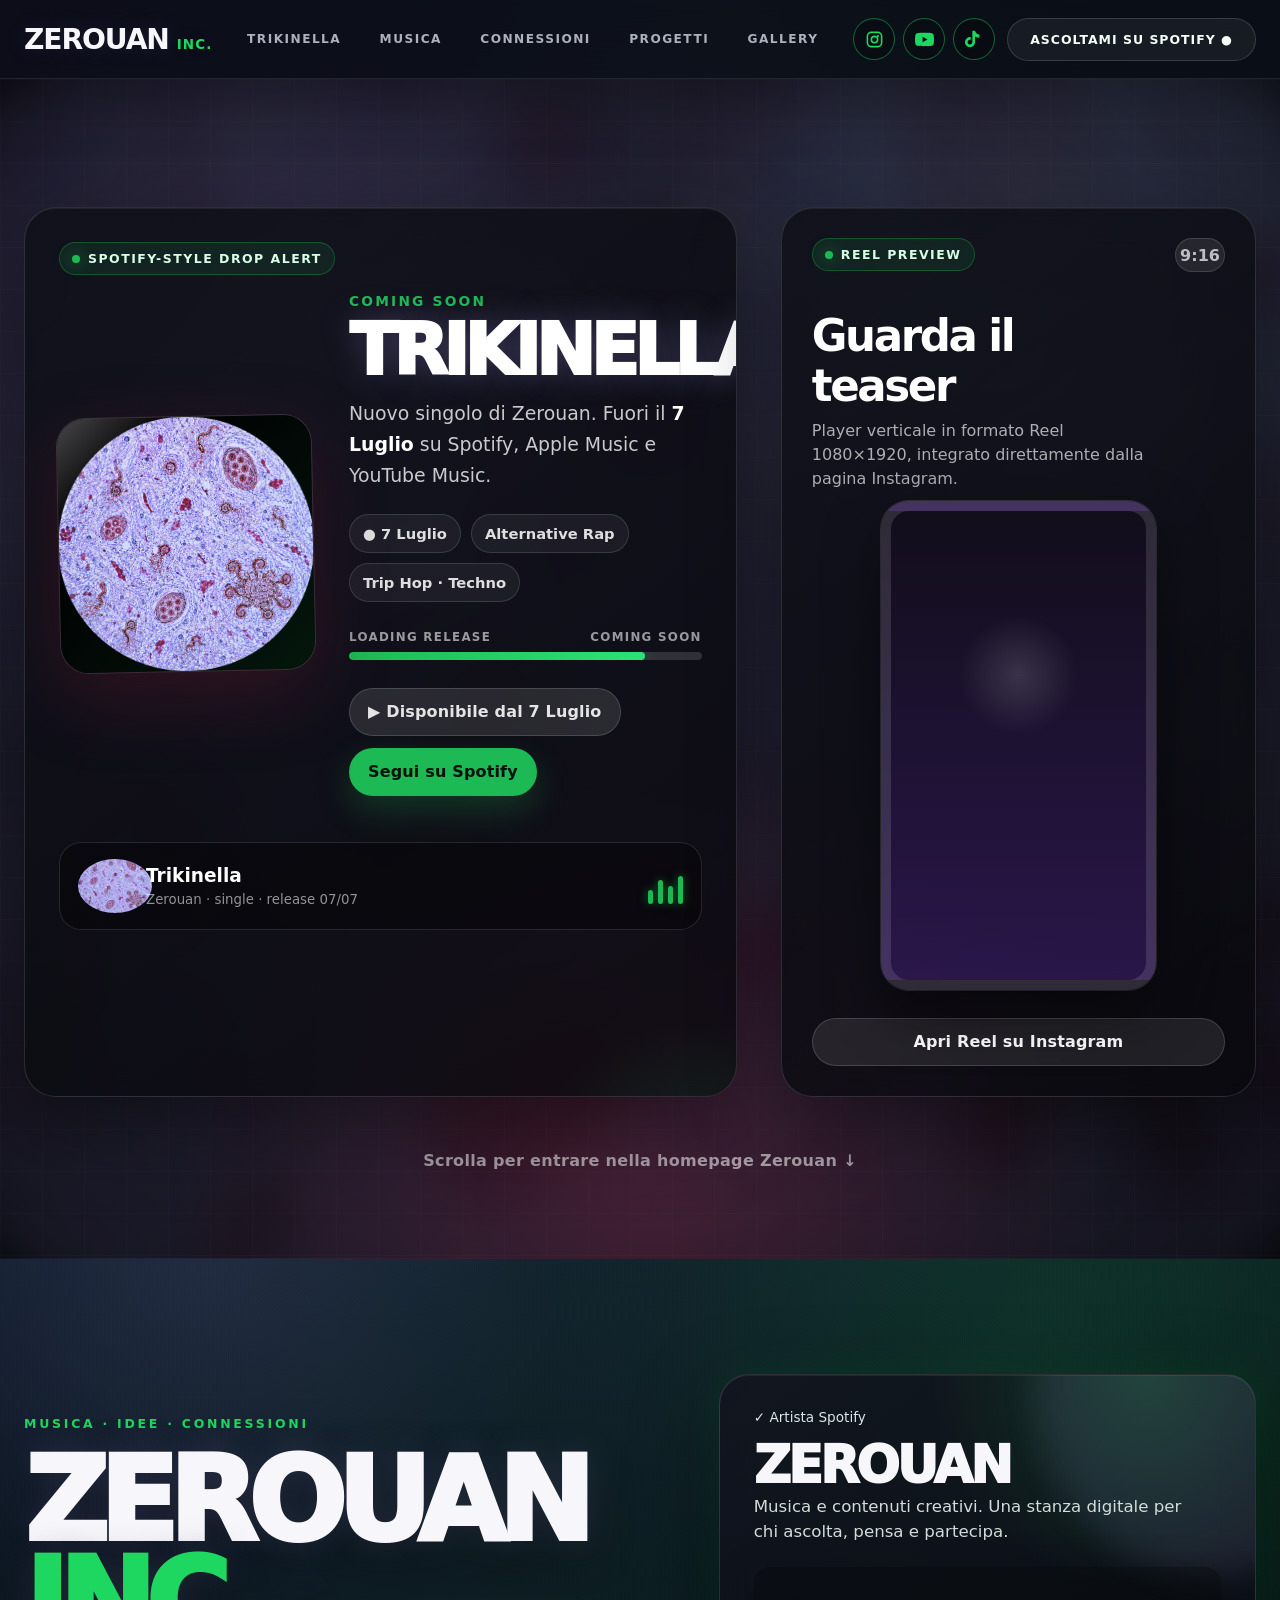
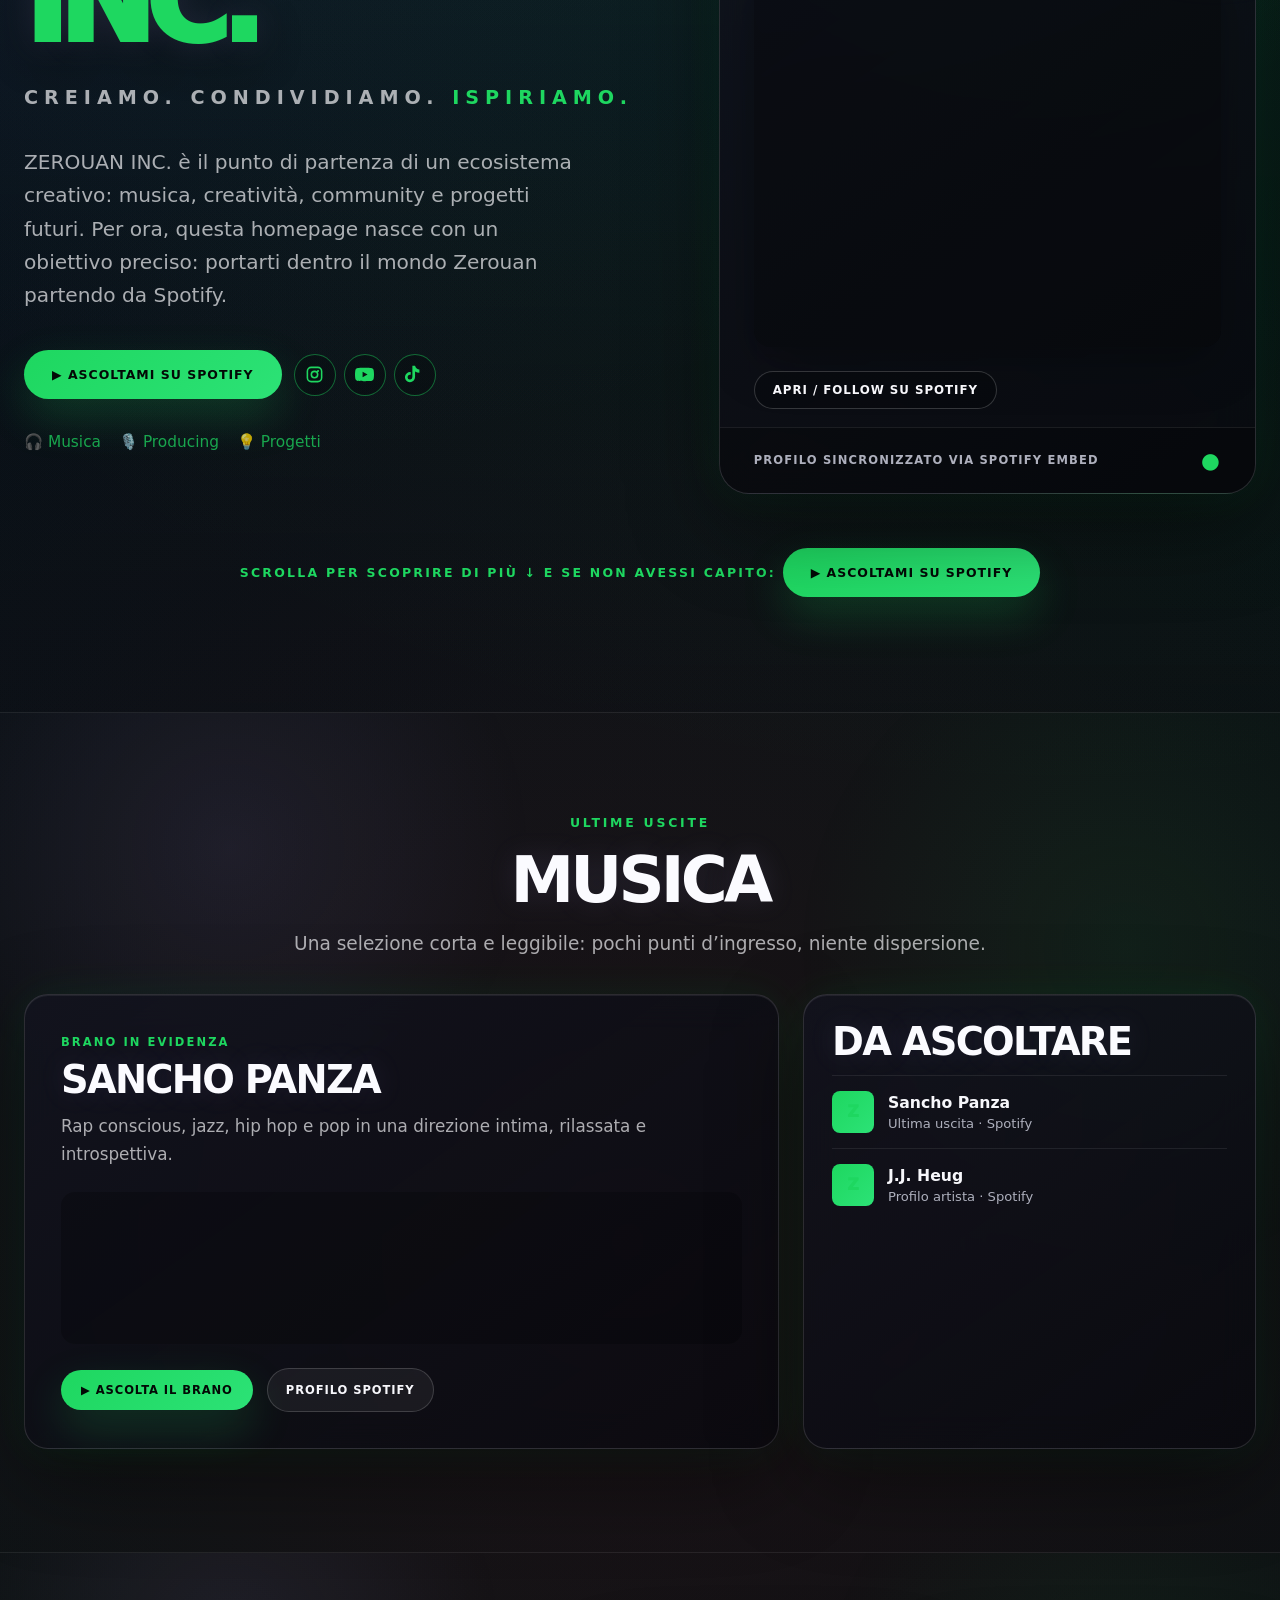
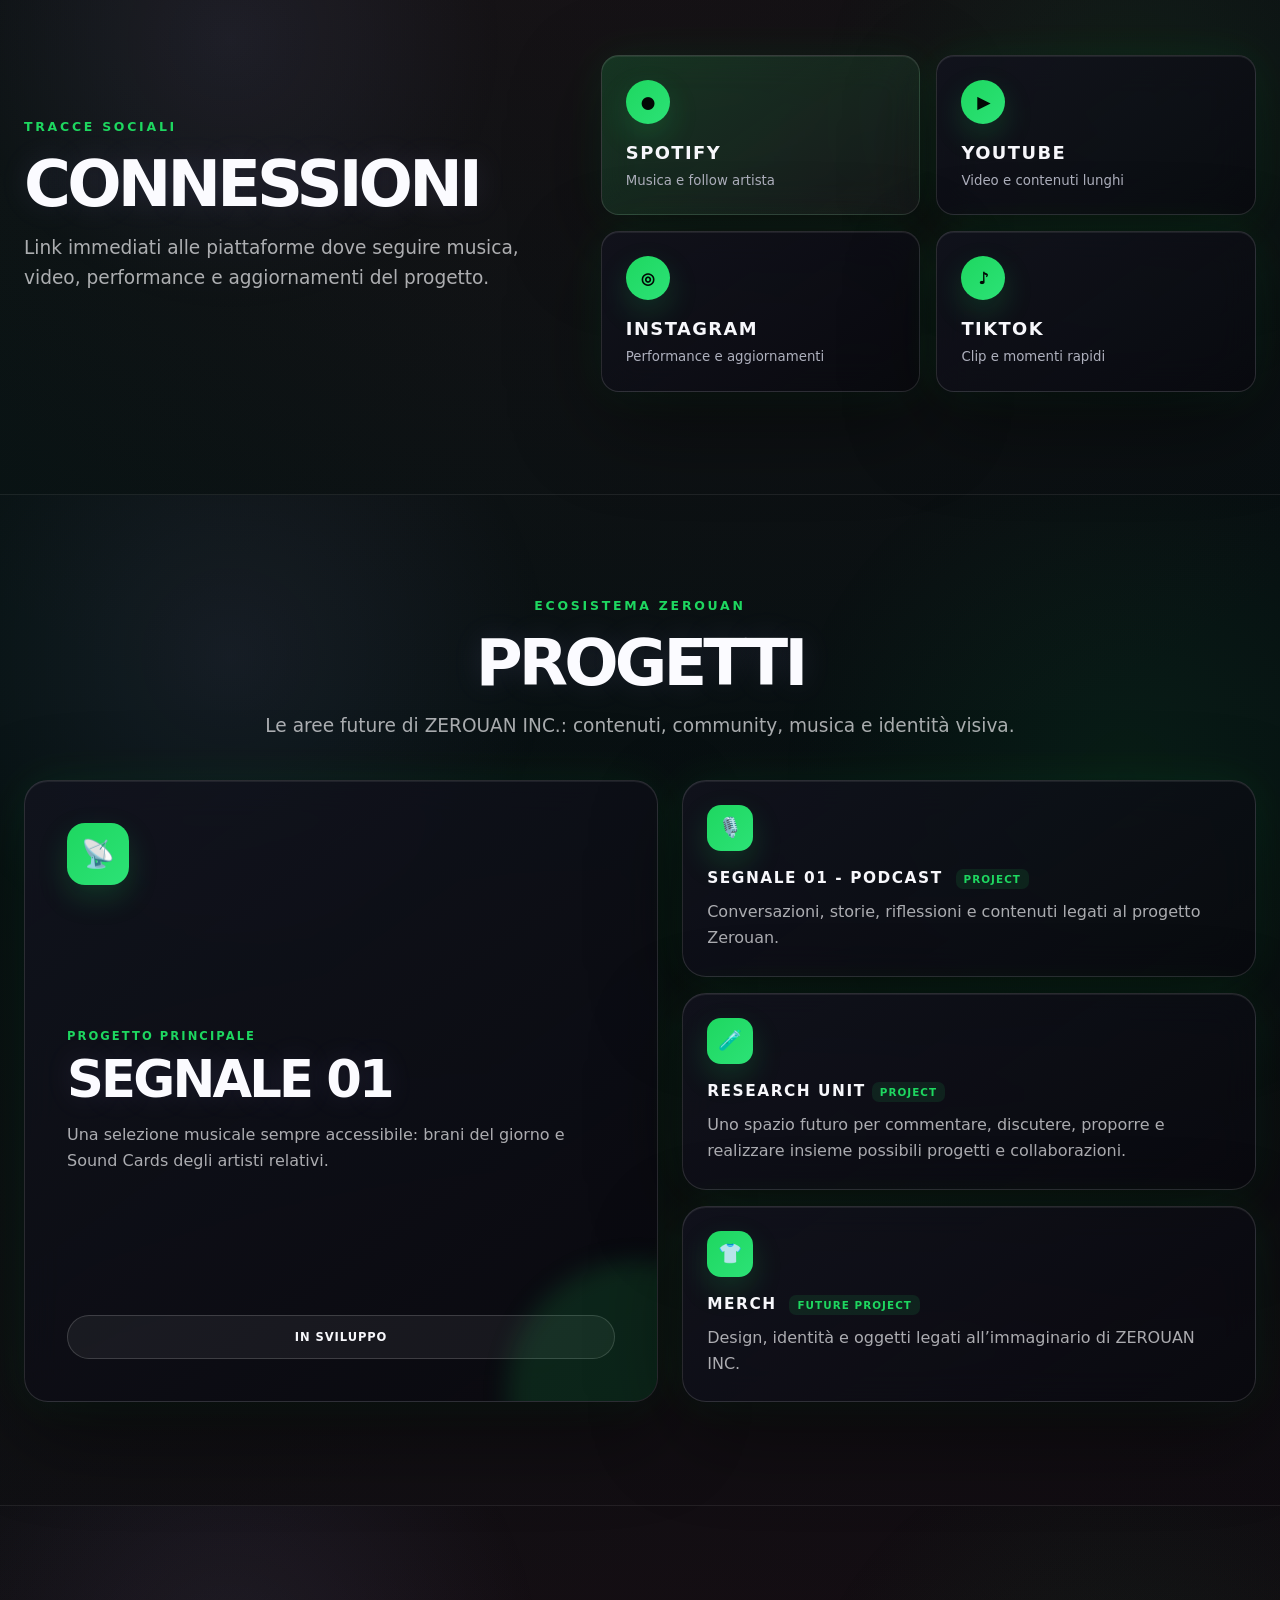
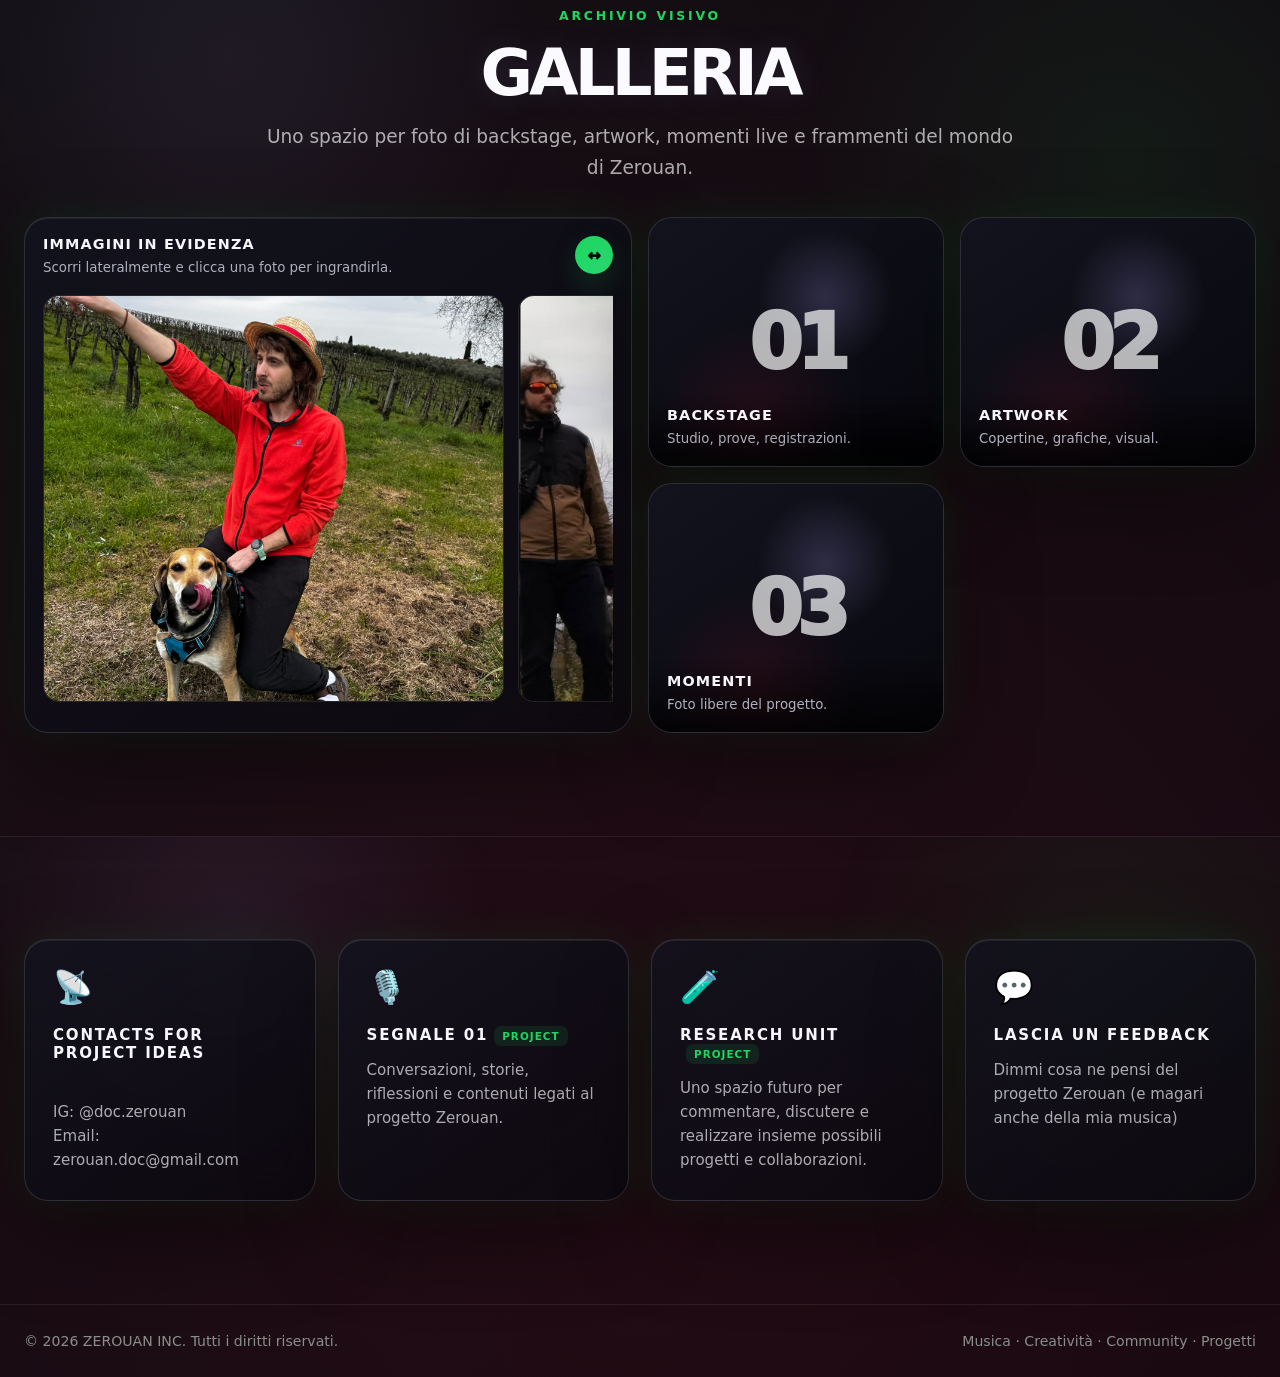
==== index.html @ ae1b713b "Add files via upload" ====
<!DOCTYPE html>
<html lang="it">
<head>
  <meta charset="UTF-8" />
  <meta name="viewport" content="width=device-width, initial-scale=1.0" />
  <meta name="description" content="ZEROUAN INC. — musica, podcast, web radio, community e progetti creativi." />
  <title>ZEROUAN INC. | Homepage</title>

  <link rel="stylesheet" href="style.css">

  <style>
    /* === TRIKINELLA COMING SOON — homepage top section === */
    .trikinella-launch {
      position: relative;
      isolation: isolate;
      overflow: hidden;
      min-height: calc(100vh - 72px);
      padding: clamp(88px, 10vw, 138px) 0 clamp(58px, 7vw, 92px);
      background:
        radial-gradient(circle at 15% 20%, rgba(165, 151, 255, 0.22), transparent 32%),
        radial-gradient(circle at 84% 14%, rgba(130, 202, 255, 0.18), transparent 28%),
        radial-gradient(circle at 50% 95%, rgba(161, 20, 48, 0.30), transparent 36%),
        linear-gradient(135deg, #050508 0%, #10101a 42%, #08080d 100%);
    }

    .trikinella-launch::before {
      content: "";
      position: absolute;
      inset: -12%;
      z-index: -2;
      background-image: url("assets/trikinella-cover.png");
      background-size: cover;
      background-position: center;
      opacity: 0.13;
      filter: blur(26px) saturate(1.25) contrast(1.05);
      transform: scale(1.08);
    }

    .trikinella-launch::after {
      content: "";
      position: absolute;
      inset: 0;
      z-index: -1;
      pointer-events: none;
      background:
        linear-gradient(rgba(255,255,255,0.025) 1px, transparent 1px),
        linear-gradient(90deg, rgba(255,255,255,0.018) 1px, transparent 1px),
        radial-gradient(circle at center, transparent 0 48%, rgba(0,0,0,0.52) 100%);
      background-size: 42px 42px, 42px 42px, auto;
    }

    .trikinella-launch-grid {
      display: grid;
      grid-template-columns: minmax(0, 1.08fr) minmax(320px, 0.72fr);
      gap: clamp(22px, 4vw, 44px);
      align-items: stretch;
    }

    .trikinella-panel {
      border: 1px solid rgba(255,255,255,0.13);
      border-radius: 32px;
      background: linear-gradient(145deg, rgba(15,16,24,0.88), rgba(8,8,13,0.78));
      box-shadow: 0 28px 88px rgba(0,0,0,0.46), inset 0 1px 0 rgba(255,255,255,0.07);
      backdrop-filter: blur(18px);
      -webkit-backdrop-filter: blur(18px);
    }

    .trikinella-spotify-card {
      position: relative;
      overflow: hidden;
      padding: clamp(22px, 3vw, 34px);
    }

    .trikinella-spotify-card::after {
      content: "";
      position: absolute;
      right: -22%;
      bottom: -34%;
      width: 54%;
      aspect-ratio: 1;
      border-radius: 50%;
      background: radial-gradient(circle, rgba(29,185,84,0.18), transparent 68%);
      pointer-events: none;
    }

    .trikinella-eyebrow,
    .trikinella-status {
      display: inline-flex;
      align-items: center;
      gap: 8px;
      width: fit-content;
      margin: 0 0 18px;
      padding: 8px 12px;
      border: 1px solid rgba(29,185,84,0.33);
      border-radius: 999px;
      color: #d8ffe5;
      background: rgba(29,185,84,0.11);
      font-size: 0.78rem;
      font-weight: 800;
      letter-spacing: 0.12em;
      text-transform: uppercase;
    }

    .trikinella-dot {
      width: 8px;
      height: 8px;
      border-radius: 50%;
      background: #1db954;
      box-shadow: 0 0 16px rgba(29,185,84,0.78);
    }

    .trikinella-release-layout {
      display: grid;
      grid-template-columns: minmax(210px, 0.72fr) minmax(260px, 1fr);
      gap: clamp(22px, 3.5vw, 36px);
      align-items: center;
      position: relative;
      z-index: 1;
    }

    .trikinella-cover-wrap {
      position: relative;
      border-radius: 28px;
      overflow: hidden;
      background: #111;
      box-shadow: 0 24px 70px rgba(84, 22, 43, 0.45), 0 0 0 1px rgba(255,255,255,0.15);
      transform: rotate(-1.2deg);
    }

    .trikinella-cover-wrap::before {
      content: "";
      position: absolute;
      inset: -2px;
      background: linear-gradient(135deg, rgba(255,255,255,0.42), transparent 24%, rgba(29,185,84,0.18));
      mix-blend-mode: screen;
      pointer-events: none;
      opacity: 0.68;
    }

    .trikinella-cover-wrap img {
      display: block;
      width: 100%;
      aspect-ratio: 1;
      object-fit: cover;
    }

    .trikinella-release-kicker {
      display: block;
      margin-bottom: 10px;
      color: #1db954;
      font-size: 0.86rem;
      font-weight: 900;
      letter-spacing: 0.16em;
      text-transform: uppercase;
    }

    .trikinella-title {
      margin: 0;
      color: #fff;
      font-size: clamp(2.9rem, 5.6vw, 4.85rem);
      line-height: 0.88;
      letter-spacing: -0.075em;
      text-transform: uppercase;
      text-shadow: 0 0 34px rgba(178,166,255,0.26);
    }

    .trikinella-subtitle {
      margin: 16px 0 0;
      max-width: 56ch;
      color: rgba(255,255,255,0.78);
      font-size: clamp(1rem, 1.55vw, 1.18rem);
      line-height: 1.65;
    }

    .trikinella-date-row {
      display: flex;
      flex-wrap: wrap;
      gap: 10px;
      margin: 22px 0 0;
    }

    .trikinella-chip {
      display: inline-flex;
      align-items: center;
      gap: 8px;
      padding: 10px 13px;
      border: 1px solid rgba(255,255,255,0.13);
      border-radius: 999px;
      color: rgba(255,255,255,0.86);
      background: rgba(255,255,255,0.055);
      font-size: 0.92rem;
      font-weight: 700;
    }

    .trikinella-progress { margin: 28px 0 0; }

    .trikinella-progress-labels {
      display: flex;
      justify-content: space-between;
      margin-bottom: 8px;
      max-width: 360px;
      color: rgba(255,255,255,0.58);
      font-size: 0.74rem;
      font-weight: 900;
      letter-spacing: 0.11em;
      text-transform: uppercase;
    }

    .trikinella-progress-track {
      width: min(360px, 100%);
      height: 8px;
      border-radius: 999px;
      background: rgba(255,255,255,0.14);
      overflow: hidden;
    }

    .trikinella-progress-fill {
      display: block;
      width: 84%;
      height: 100%;
      border-radius: inherit;
      background: linear-gradient(90deg, #1db954, #2ce276);
      box-shadow: 0 0 22px rgba(29,185,84,0.45);
    }

    .trikinella-actions {
      display: flex;
      flex-wrap: wrap;
      gap: 12px;
      margin-top: 28px;
      align-items: center;
    }

    .trikinella-button {
      display: inline-flex;
      align-items: center;
      justify-content: center;
      min-height: 48px;
      padding: 0 18px;
      border: 1px solid rgba(255,255,255,0.15);
      border-radius: 999px;
      color: #fff;
      background: rgba(255,255,255,0.09);
      text-decoration: none;
      font-weight: 900;
      letter-spacing: 0.01em;
      transition: transform 0.2s ease, border-color 0.2s ease, background 0.2s ease;
    }

    .trikinella-button:hover {
      transform: translateY(-2px);
      border-color: rgba(255,255,255,0.28);
      background: rgba(255,255,255,0.14);
    }

    .trikinella-button.primary {
      color: #07100a;
      border-color: rgba(29,185,84,0.9);
      background: #1db954;
      box-shadow: 0 14px 34px rgba(29,185,84,0.23);
    }

    .trikinella-button.locked {
      color: rgba(255,255,255,0.88);
      cursor: default;
      background: rgba(255,255,255,0.11);
    }

    .trikinella-button.locked:hover { transform: none; }

    .trikinella-mini-player {
      position: relative;
      z-index: 1;
      display: grid;
      grid-template-columns: 54px minmax(0,1fr) auto;
      gap: 14px;
      align-items: center;
      margin-top: clamp(26px, 4vw, 46px);
      padding: 16px 18px;
      border: 1px solid rgba(255,255,255,0.12);
      border-radius: 22px;
      background: rgba(0,0,0,0.36);
    }

    .trikinella-mini-cover {
      width: 54px;
      height: 54px;
      border-radius: 50%;
      object-fit: cover;
    }

    .trikinella-mini-player strong,
    .trikinella-mini-player small {
      display: block;
    }

    .trikinella-mini-player strong { color: #fff; }
    .trikinella-mini-player small { color: rgba(255,255,255,0.56); margin-top: 3px; }

    .trikinella-eq {
      display: inline-flex;
      align-items: end;
      gap: 5px;
      height: 36px;
    }

    .trikinella-eq span {
      width: 5px;
      border-radius: 999px;
      background: #1db954;
      box-shadow: 0 0 10px rgba(29,185,84,0.55);
    }

    .trikinella-eq span:nth-child(1) { height: 14px; }
    .trikinella-eq span:nth-child(2) { height: 24px; }
    .trikinella-eq span:nth-child(3) { height: 18px; }
    .trikinella-eq span:nth-child(4) { height: 28px; }

    .trikinella-reel-card {
      display: flex;
      flex-direction: column;
      padding: clamp(22px, 2.5vw, 30px);
    }

    .trikinella-reel-header {
      display: flex;
      justify-content: space-between;
      gap: 16px;
      align-items: start;
    }

    .trikinella-reel-header h2 {
      margin: 22px 0 8px;
      color: #fff;
      font-size: clamp(2rem, 3.4vw, 3rem);
      letter-spacing: -0.055em;
    }

    .trikinella-reel-header p {
      margin: 0;
      color: rgba(255,255,255,0.66);
      line-height: 1.5;
    }

    .trikinella-format-badge {
      flex: 0 0 auto;
      display: inline-flex;
      align-items: center;
      justify-content: center;
      min-width: 50px;
      min-height: 34px;
      border-radius: 999px;
      border: 1px solid rgba(255,255,255,0.13);
      color: rgba(255,255,255,0.70);
      background: rgba(255,255,255,0.09);
      font-weight: 900;
    }

    .trikinella-reel-frame {
      position: relative;
      width: min(275px, 100%);
      aspect-ratio: 9 / 16;
      margin: 10px auto 28px;
      border-radius: 28px;
      overflow: hidden;
      border: 10px solid rgba(255,255,255,0.12);
      box-shadow: 0 22px 58px rgba(0,0,0,0.45), 0 0 0 1px rgba(255,255,255,0.14);
      background:
        radial-gradient(circle at 50% 35%, rgba(255,255,255,0.14), transparent 18%),
        linear-gradient(180deg, rgba(18,14,28,0.98), rgba(47,25,82,0.88));
    }

    .trikinella-reel-frame iframe {
      position: absolute;
      inset: 0;
      width: 100%;
      height: 100%;
      border: 0;
      background: transparent;
    }

    .trikinella-scroll-hint {
      margin: clamp(26px, 5vw, 54px) 0 0;
      text-align: center;
      color: rgba(255,255,255,0.58);
      font-weight: 800;
      letter-spacing: 0.02em;
    }

    @media (max-width: 1040px) {
      .trikinella-launch-grid,
      .trikinella-release-layout {
        grid-template-columns: 1fr;
      }

      .trikinella-title {
        font-size: clamp(3.2rem, 11vw, 5.4rem);
      }

      .trikinella-cover-wrap {
        max-width: 390px;
      }
    }

    @media (max-width: 620px) {
      .trikinella-launch {
        padding-top: 86px;
      }

      .trikinella-panel {
        border-radius: 24px;
      }

      .trikinella-spotify-card,
      .trikinella-reel-card {
        padding: 18px;
      }

      .trikinella-mini-player {
        grid-template-columns: 46px minmax(0,1fr);
      }

      .trikinella-eq {
        display: none;
      }
    }
  </style>
</head>
<body>
  <!--
    SOSTITUZIONI RAPIDE:
    1. SPOTIFY_PROFILE_URL:
       Il link Spotify è già inserito nei bottoni principali e nel box Spotify.
       Nota tecnica severa: da un sito statico NON puoi forzare automaticamente il follow su Spotify.
       Il bottone "FOLLOW SU SPOTIFY" apre il tuo profilo Spotify: il follow reale deve essere confermato dall'utente dentro Spotify.

    2. SOCIAL NETWORK:
       Sostituisci questi placeholder con i tuoi link reali:
       - YOUR_INSTAGRAM_URL
       - YOUR_YOUTUBE_URL
       - YOUR_TIKTOK_URL

    3. Se hai un logo vero, puoi sostituire la lettera Z dentro .avatar con una immagine.
  -->

  <header>
    <div class="container navbar">
      <a class="brand" href="#top" aria-label="Vai alla homepage">ZEROUAN <span>INC.</span></a>

      <nav class="nav-links" aria-label="Navigazione principale">
        <a href="#trikinella-coming-soon">Trikinella</a>
        <a href="#musica">Musica</a>
        <a href="#connessioni">Connessioni</a>
        <a href="#sections">Progetti</a>
        <a href="#galleria">Gallery</a>
      </nav>

      <div class="header-actions" aria-label="Link principali">
        <div class="social-icons" aria-label="Social network Zerouan">
          <a class="social-button" href="https://www.instagram.com/doc.zerouan" target="_blank" rel="noopener noreferrer" aria-label="Apri Instagram di Zerouan">
            <svg viewBox="0 0 24 24" aria-hidden="true">
              <path d="M7.75 2h8.5A5.76 5.76 0 0 1 22 7.75v8.5A5.76 5.76 0 0 1 16.25 22h-8.5A5.76 5.76 0 0 1 2 16.25v-8.5A5.76 5.76 0 0 1 7.75 2Zm0 2A3.75 3.75 0 0 0 4 7.75v8.5A3.75 3.75 0 0 0 7.75 20h8.5A3.75 3.75 0 0 0 20 16.25v-8.5A3.75 3.75 0 0 0 16.25 4h-8.5Zm8.75 2.2a1.3 1.3 0 1 1 0 2.6 1.3 1.3 0 0 1 0-2.6ZM12 7a5 5 0 1 1 0 10 5 5 0 0 1 0-10Zm0 2a3 3 0 1 0 0 6 3 3 0 0 0 0-6Z"/>
            </svg>
          </a>

          <a class="social-button" href="https://www.youtube.com/@doc.zerouan" target="_blank" rel="noopener noreferrer" aria-label="Apri YouTube di Zerouan">
            <svg viewBox="0 0 24 24" aria-hidden="true">
              <path d="M23.5 6.2a3.02 3.02 0 0 0-2.13-2.14C19.49 3.56 12 3.56 12 3.56s-7.49 0-9.37.5A3.02 3.02 0 0 0 .5 6.2 31.46 31.46 0 0 0 0 12a31.46 31.46 0 0 0 .5 5.8 3.02 3.02 0 0 0 2.13 2.14c1.88.5 9.37.5 9.37.5s7.49 0 9.37-.5a3.02 3.02 0 0 0 2.13-2.14A31.46 31.46 0 0 0 24 12a31.46 31.46 0 0 0-.5-5.8ZM9.6 15.57V8.43L15.82 12 9.6 15.57Z"/>
            </svg>
          </a>

          <a class="social-button" href="https://www.tiktok.com/@doc.zerouan" target="_blank" rel="noopener noreferrer" aria-label="Apri TikTok di Zerouan">
            <svg viewBox="0 0 24 24" aria-hidden="true">
              <path d="M18.2 5.6a5.55 5.55 0 0 1-3.38-1.16A5.74 5.74 0 0 1 12.72 1h-3.4v14.26a2.98 2.98 0 1 1-2.1-2.85V8.96a6.38 6.38 0 1 0 5.5 6.3V8.08a9.12 9.12 0 0 0 5.48 1.82V5.6Z"/>
            </svg>
          </a>
        </div>

        <a class="nav-cta" href="https://open.spotify.com/intl-it/artist/69viLass4Hx655goSGnoE2?si=1Jgr2YUBRT6Ba-IiNvjJiw" target="_blank" rel="noopener noreferrer">
          Ascoltami su Spotify ●
        </a>
      </div>

      <div class="mobile-menu-label">Menu</div>
    </div>
  </header>

  <main id="top">

    <section class="trikinella-launch" id="trikinella-coming-soon" aria-labelledby="trikinella-title">
      <div class="container">
        <div class="trikinella-launch-grid">
          <article class="trikinella-panel trikinella-spotify-card" aria-label="Coming Soon Spotify-style per Trikinella">
            <p class="trikinella-eyebrow"><span class="trikinella-dot" aria-hidden="true"></span> Spotify-style drop alert</p>

            <div class="trikinella-release-layout">
              <div class="trikinella-cover-wrap">
                <img src="assets/trikinella-cover.png" alt="Cover ufficiale del singolo Trikinella" loading="eager">
              </div>

              <div class="trikinella-release-copy">
                <span class="trikinella-release-kicker">Coming Soon</span>
                <h1 class="trikinella-title" id="trikinella-title">TRIKINELLA</h1>
                <p class="trikinella-subtitle">
                  Nuovo singolo di Zerouan. Fuori il <strong>7 Luglio</strong> su Spotify, Apple Music e YouTube Music.
                </p>

                <div class="trikinella-date-row" aria-label="Informazioni uscita Trikinella">
                  <span class="trikinella-chip">● 7 Luglio</span>
                  <span class="trikinella-chip">Alternative Rap</span>
                  <span class="trikinella-chip">Trip Hop · Techno</span>
                </div>

                <div class="trikinella-progress" aria-hidden="true">
                  <div class="trikinella-progress-labels">
                    <span>Loading release</span>
                    <span>Coming soon</span>
                  </div>
                  <div class="trikinella-progress-track">
                    <span class="trikinella-progress-fill"></span>
                  </div>
                </div>

                <div class="trikinella-actions">
                  <span class="trikinella-button locked" aria-disabled="true">▶ Disponibile dal 7 Luglio</span>
                  <a class="trikinella-button primary" href="https://open.spotify.com/intl-it/artist/69viLass4Hx655goSGnoE2?si=1Jgr2YUBRT6Ba-IiNvjJiw" target="_blank" rel="noopener noreferrer">
                    Segui su Spotify
                  </a>
                </div>
              </div>
            </div>

            <div class="trikinella-mini-player" aria-label="Mini player statico Trikinella">
              <img class="trikinella-mini-cover" src="assets/trikinella-cover.png" alt="Mini cover Trikinella" loading="lazy">
              <span>
                <strong>Trikinella</strong>
                <small>Zerouan · single · release 07/07</small>
              </span>
              <span class="trikinella-eq" aria-hidden="true"><span></span><span></span><span></span><span></span></span>
            </div>
          </article>

          <aside class="trikinella-panel trikinella-reel-card" aria-label="Player video Instagram Reel Trikinella">
            <div class="trikinella-reel-header">
              <div>
                <span class="trikinella-status"><span class="trikinella-dot" aria-hidden="true"></span> Reel Preview</span>
                <h2>Guarda il teaser</h2>
                <p>Player verticale in formato Reel 1080×1920, integrato direttamente dalla pagina Instagram.</p>
              </div>
              <span class="trikinella-format-badge">9:16</span>
            </div>

            <div class="trikinella-reel-frame">
              <iframe
                src="https://www.instagram.com/reel/DZ0Do48N2WL/embed/"
                title="Instagram Reel — Trikinella teaser"
                allow="autoplay; clipboard-write; encrypted-media; picture-in-picture; web-share"
                allowfullscreen
                loading="lazy">
              </iframe>
            </div>

            <a class="trikinella-button" href="https://www.instagram.com/reel/DZ0Do48N2WL/?utm_source=ig_web_copy_link&igsh=MzRlODBiNWFlZA==" target="_blank" rel="noopener noreferrer">
              Apri Reel su Instagram
            </a>
          </aside>
        </div>

        <p class="trikinella-scroll-hint">Scrolla per entrare nella homepage Zerouan ↓</p>
      </div>
    </section>

    <section class="hero">
      <div class="container">
        <div class="hero-grid">
          <div class="hero-copy">
            <p class="eyebrow">Musica · Idee · Connessioni</p>

            <h1>ZEROUAN <span class="accent">INC.</span></h1>

            <p class="tagline">Creiamo. Condividiamo. <strong>Ispiriamo.</strong></p>

            <p class="intro">
              ZEROUAN INC. è il punto di partenza di un ecosistema creativo:
              musica, creatività, community e progetti futuri.
              Per ora, questa homepage nasce con un obiettivo preciso:
              portarti dentro il mondo Zerouan partendo da Spotify.
            </p>

            <div class="hero-actions">
              <div class="cta-social-row">
                <a class="hero-cta" href="https://open.spotify.com/intl-it/artist/69viLass4Hx655goSGnoE2?si=1Jgr2YUBRT6Ba-IiNvjJiw" target="_blank" rel="noopener noreferrer">
                  ▶ Ascoltami su Spotify
                </a>

                <div class="social-icons" aria-label="Social network Zerouan">
                  <a class="social-button" href="https://www.instagram.com/doc.zerouan" target="_blank" rel="noopener noreferrer" aria-label="Apri Instagram di Zerouan">
                    <svg viewBox="0 0 24 24" aria-hidden="true">
                      <path d="M7.75 2h8.5A5.76 5.76 0 0 1 22 7.75v8.5A5.76 5.76 0 0 1 16.25 22h-8.5A5.76 5.76 0 0 1 2 16.25v-8.5A5.76 5.76 0 0 1 7.75 2Zm0 2A3.75 3.75 0 0 0 4 7.75v8.5A3.75 3.75 0 0 0 7.75 20h8.5A3.75 3.75 0 0 0 20 16.25v-8.5A3.75 3.75 0 0 0 16.25 4h-8.5Zm8.75 2.2a1.3 1.3 0 1 1 0 2.6 1.3 1.3 0 0 1 0-2.6ZM12 7a5 5 0 1 1 0 10 5 5 0 0 1 0-10Zm0 2a3 3 0 1 0 0 6 3 3 0 0 0 0-6Z"/>
                    </svg>
                  </a>

                  <a class="social-button" href="https://www.youtube.com/@doc.zerouan" target="_blank" rel="noopener noreferrer" aria-label="Apri YouTube di Zerouan">
                    <svg viewBox="0 0 24 24" aria-hidden="true">
                      <path d="M23.5 6.2a3.02 3.02 0 0 0-2.13-2.14C19.49 3.56 12 3.56 12 3.56s-7.49 0-9.37.5A3.02 3.02 0 0 0 .5 6.2 31.46 31.46 0 0 0 0 12a31.46 31.46 0 0 0 .5 5.8 3.02 3.02 0 0 0 2.13 2.14c1.88.5 9.37.5 9.37.5s7.49 0 9.37-.5a3.02 3.02 0 0 0 2.13-2.14A31.46 31.46 0 0 0 24 12a31.46 31.46 0 0 0-.5-5.8ZM9.6 15.57V8.43L15.82 12 9.6 15.57Z"/>
                    </svg>
                  </a>

                  <a class="social-button" href="https://www.tiktok.com/@doc.zerouan" target="_blank" rel="noopener noreferrer" aria-label="Apri TikTok di Zerouan">
                    <svg viewBox="0 0 24 24" aria-hidden="true">
                      <path d="M18.2 5.6a5.55 5.55 0 0 1-3.38-1.16A5.74 5.74 0 0 1 12.72 1h-3.4v14.26a2.98 2.98 0 1 1-2.1-2.85V8.96a6.38 6.38 0 1 0 5.5 6.3V8.08a9.12 9.12 0 0 0 5.48 1.82V5.6Z"/>
                    </svg>
                  </a>
                </div>
              </div>

              <!--<a class="secondary-link" href="#sections">Scopri il progetto</a>-->
            </div>

            <div class="meta-row" aria-label="Categorie del progetto">
              <span>🎧 Musica</span>
              <span>🎙️ Producing</span>
              <span>💡 Progetti</span>
            </div>
          </div>

          <aside class="spotify-card spotify-live-card" aria-label="Anteprima Spotify aggiornata di Zerouan">
            <div class="spotify-live-header">
              <div>
                <p class="verified">✓ Artista Spotify</p>
                <p class="profile-name">Zerouan</p>
                <p class="profile-role">Musica e contenuti creativi. Una stanza digitale per chi ascolta, pensa e partecipa.</p>
              </div>
            </div>

            <iframe
              class="spotify-artist-embed"
              src="https://open.spotify.com/embed/artist/69viLass4Hx655goSGnoE2?utm_source=generator&theme=0"
              width="100%"
              height="380"
              frameborder="0"
              allowfullscreen=""
              allow="autoplay; clipboard-write; encrypted-media; fullscreen; picture-in-picture"
              loading="lazy"
              title="Player Spotify ufficiale — Zerouan">
            </iframe>

            <div class="spotify-live-actions">
              <a class="follow-button" href="https://open.spotify.com/intl-it/artist/69viLass4Hx655goSGnoE2?si=1Jgr2YUBRT6Ba-IiNvjJiw" target="_blank" rel="noopener noreferrer" aria-label="Apri il profilo Spotify di Zerouan per seguirlo">
                Apri / Follow su Spotify
              </a>
            </div>

            <a class="spotify-footer" href="https://open.spotify.com/intl-it/artist/69viLass4Hx655goSGnoE2?si=1Jgr2YUBRT6Ba-IiNvjJiw" target="_blank" rel="noopener noreferrer">
              <span>Profilo sincronizzato via Spotify Embed</span>
              <span class="spotify-logo">●</span>
            </a>
          </aside>
        </div>

        <p class="scroll-hint">Scrolla per scoprire di più ↓ 
          E se non avessi capito: <a class="hero-cta" href="https://open.spotify.com/intl-it/artist/69viLass4Hx655goSGnoE2?si=1Jgr2YUBRT6Ba-IiNvjJiw" target="_blank" rel="noopener noreferrer">
                  ▶ Ascoltami su Spotify
                </a></p>
      </div>
    </section>


    <section class="music-showcase" id="musica" aria-labelledby="music-title">
      <div class="container">
        <div class="section-heading">
          <p class="eyebrow">Ultime uscite</p>
          <h2 id="music-title">Musica</h2>
          <p>Una selezione corta e leggibile: pochi punti d’ingresso, niente dispersione.</p>
        </div>

        <div class="music-showcase-grid">
          <article class="feature-release-card" aria-label="Ultimo brano in evidenza">
            <div class="release-copy">
              <span class="release-kicker">Brano in evidenza</span>
              <h3>Sancho Panza</h3>
              <p>Rap conscious, jazz, hip hop e pop in una direzione intima, rilassata e introspettiva.</p>
            </div>

            <iframe
              class="spotify-embed"
              src="https://open.spotify.com/embed/track/2PH4NezxXWFSlYpkEN3tWE?utm_source=generator"
              width="100%"
              height="152"
              frameborder="0"
              allowfullscreen=""
              allow="autoplay; clipboard-write; encrypted-media; fullscreen; picture-in-picture"
              loading="lazy"
              title="Player Spotify — Sancho Panza">
            </iframe>

            <div class="release-actions">
              <a class="hero-cta compact" href="https://open.spotify.com/track/2PH4NezxXWFSlYpkEN3tWE" target="_blank" rel="noopener noreferrer">
                ▶ Ascolta il brano
              </a>

              <a class="ghost-button" href="https://open.spotify.com/intl-it/artist/69viLass4Hx655goSGnoE2?si=1Jgr2YUBRT6Ba-IiNvjJiw" target="_blank" rel="noopener noreferrer">
                Profilo Spotify
              </a>
            </div>
          </article>

          <aside class="release-list-card" aria-label="Altri contenuti musicali">
            <h3>Da ascoltare</h3>

            <a class="mini-track" href="https://open.spotify.com/track/2PH4NezxXWFSlYpkEN3tWE" target="_blank" rel="noopener noreferrer">
              <span class="track-cover">Z</span>
              <span>
                <strong>Sancho Panza</strong>
                <small>Ultima uscita · Spotify</small>
              </span>
            </a>

            <a class="mini-track" href="https://open.spotify.com/intl-it/artist/69viLass4Hx655goSGnoE2?si=1Jgr2YUBRT6Ba-IiNvjJiw" target="_blank" rel="noopener noreferrer">
              <span class="track-cover">Z</span>
              <span>
                <strong>J.J. Heug</strong>
                <small>Profilo artista · Spotify</small>
              </span>
            </a>
          </aside>
        </div>
      </div>
    </section>

    <section class="connection-section" id="connessioni" aria-labelledby="connection-title">
      <div class="container connection-inner">
        <div class="section-heading align-left">
          <p class="eyebrow">Tracce sociali</p>
          <h2 id="connection-title">Connessioni</h2>
          <p>Link immediati alle piattaforme dove seguire musica, video, performance e aggiornamenti del progetto.</p>
        </div>

        <div class="connection-grid" aria-label="Collegamenti social Zerouan">
          <a class="connection-card spotify" href="https://open.spotify.com/intl-it/artist/69viLass4Hx655goSGnoE2?si=1Jgr2YUBRT6Ba-IiNvjJiw" target="_blank" rel="noopener noreferrer">
            <span class="connection-icon">●</span>
            <strong>Spotify</strong>
            <small>Musica e follow artista</small>
          </a>

          <a class="connection-card" href="https://www.youtube.com/@doc.zerouan" target="_blank" rel="noopener noreferrer">
            <span class="connection-icon">▶</span>
            <strong>YouTube</strong>
            <small>Video e contenuti lunghi</small>
          </a>

          <a class="connection-card" href="https://www.instagram.com/doc.zerouan" target="_blank" rel="noopener noreferrer">
            <span class="connection-icon">◎</span>
            <strong>Instagram</strong>
            <small>Performance e aggiornamenti</small>
          </a>

          <a class="connection-card" href="https://www.tiktok.com/@doc.zerouan" target="_blank" rel="noopener noreferrer">
            <span class="connection-icon">♪</span>
            <strong>TikTok</strong>
            <small>Clip e momenti rapidi</small>
          </a>
        </div>
      </div>
    </section>

    <section class="sections project-section" id="sections" aria-labelledby="project-title">
      <div class="container">
        <div class="section-heading project-heading">
          <p class="eyebrow">Ecosistema Zerouan</p>
          <h2 id="project-title">Progetti</h2>
          <p>Le aree future di ZEROUAN INC.: contenuti, community, musica e identità visiva.</p>
        </div>

        <div class="project-layout">
          <article class="project-main-card" id="web-radio">
            <div class="project-icon">📡</div>
            <div>
              <span class="release-kicker">Progetto principale</span>
              <h3>Segnale 01</h3>
              <p>Una selezione musicale sempre accessibile: brani del giorno e Sound Cards degli artisti relativi.</p>
            </div>
            <a class="ghost-button" href="segnale01.html">In sviluppo</a>
          </article>

          <div class="project-side-grid">
            <article class="project-card" id="podcast">
              <div class="project-icon small">🎙️</div>
              <h3>Segnale 01 - Podcast <span class="soon">Project</span></h3>
              <p>Conversazioni, storie, riflessioni e contenuti legati al progetto Zerouan.</p>
            </article>

            <article class="project-card" id="community">
              <div class="project-icon small">🧪</div>
              <h3>Research Unit<span class="soon">Project</span></h3>
              <p>Uno spazio futuro per commentare, discutere, proporre e realizzare insieme possibili progetti e collaborazioni.</p>
            </article>

            <article class="project-card" id="merch">
              <div class="project-icon small">👕</div>
              <h3>Merch <span class="soon">Future Project</span></h3>
              <p>Design, identità e oggetti legati all’immaginario di ZEROUAN INC.</p>
            </article>
          </div>
        </div>
      </div>
    </section>

    <section class="gallery-section" id="galleria" aria-labelledby="gallery-title">
      <div class="container">
        <div class="section-heading">
          <p class="eyebrow">Archivio visivo</p>
          <h2 id="gallery-title">Galleria</h2>
          <p>Uno spazio per foto di backstage, artwork, momenti live e frammenti del mondo di Zerouan.</p>
        </div>

        <div class="gallery-grid" aria-label="Galleria fotografica Zerouan">
          <article class="gallery-item featured featured-gallery-card" aria-label="Immagini in evidenza">
            <div class="featured-gallery-header">
              <div>
                <strong>Immagini in evidenza</strong>
                <small>Scorri lateralmente e clicca una foto per ingrandirla.</small>
              </div>
              <span class="gallery-scroll-hint" aria-hidden="true">↔</span>
            </div>

            <div class="featured-gallery-scroll" aria-label="Carosello immagini in evidenza">
              <button class="featured-photo gallery-lightbox-trigger" type="button" data-full="assets/gallery/cavalco.JPEG" aria-label="Apri immagine in evidenza 1">
                <img src="assets/gallery/cavalco.JPEG" alt="Immagine in evidenza Zerouan 1" loading="lazy">
              </button>

              <button class="featured-photo gallery-lightbox-trigger" type="button" data-full="assets/gallery/mulino.png" aria-label="Apri immagine in evidenza 2">
                <img src="assets/gallery/mulino.png" alt="Immagine in evidenza Zerouan 2" loading="lazy">
              </button>

              <button class="featured-photo gallery-lightbox-trigger" type="button" data-full="assets/gallery/prospetto.jpeg" aria-label="Apri immagine in evidenza 3">
                <img src="assets/gallery/prospetto.jpeg" alt="Immagine in evidenza Zerouan 3" loading="lazy">
              </button>
            </div>
          </article>

          <a class="gallery-item gallery-category-link" href="backstage.html">
            <div class="gallery-placeholder">01</div>
            <figcaption>
              <strong>Backstage</strong>
              <small>Studio, prove, registrazioni.</small>
            </figcaption>
          </a>

          <a class="gallery-item gallery-category-link" href="artwork.html">
            <div class="gallery-placeholder">02</div>
            <figcaption>
              <strong>Artwork</strong>
              <small>Copertine, grafiche, visual.</small>
            </figcaption>
          </a>

          <a class="gallery-item gallery-category-link" href="moments.html">
            <div class="gallery-placeholder">03</div>
            <figcaption>
              <strong>Momenti</strong>
              <small>Foto libere del progetto.</small>
            </figcaption>
          </a>
        </div>
      </div>
    </section>

    <section class="sections" id="sections">
      <div class="container section-grid">
        <article class="section-card" id="web-radio">
          <div class="section-icon">📡</div>
          <h3>Contacts for Project ideas</h3>
          <p><br>IG: @doc.zerouan
            <br>Email: zerouan.doc@gmail.com
          </p>
        </article>

        <article class="section-card" id="podcast">
          <div class="section-icon">🎙️</div>
          <h3>Segnale 01<span class="soon">Project</span></h3>
          <p>Conversazioni, storie, riflessioni e contenuti legati al progetto Zerouan.</p>
        </article>

        <article class="section-card" id="community">
          <div class="section-icon">🧪</div>
          <h3>Research Unit <span class="soon">Project</span></h3>
          <p>Uno spazio futuro per commentare, discutere e realizzare insieme possibili progetti e collaborazioni.</p>
        </article>

        <a class="section-card feedback-link-card" id="feedback" href="feedback.html" aria-label="Apri la pagina Feedback">
          <div class="section-icon">💬</div>
          <h3>Lascia un Feedback</h3>
          <p>Dimmi cosa ne pensi del progetto Zerouan (e magari anche della mia musica)</p>
        </a>
      </div>
    </section>
  </main>

  <footer>
    <div class="container footer-inner">
      <span>© 2026 ZEROUAN INC. Tutti i diritti riservati.</span>
      <span>Musica · Creatività · Community · Progetti</span>
    </div>
  </footer>
  <div class="gallery-lightbox" id="galleryLightbox" aria-hidden="true">
  <button class="lightbox-close" type="button" aria-label="Chiudi immagine">×</button>
  <img class="lightbox-image" id="lightboxImage" src="" alt="Immagine ingrandita">
</div>
  <script src="script.js"></script>
</body>
</html>
---- style.css ----
:root {
      --bg: #020707;
      --bg-soft: #071111;
      --card: rgba(11, 29, 24, 0.72);
      --card-border: rgba(35, 255, 142, 0.25);
      --green: #1ed760;
      --green-soft: #0ea85a;
      --white: #f5f7f6;
      --muted: #a8b3ad;
      --dark-text: #03100a;
      --shadow: 0 0 40px rgba(30, 215, 96, 0.18);
      --max-width: 1180px;
      --radius: 22px;
    }

    * {
      box-sizing: border-box;
      margin: 0;
      padding: 0;
    }

    html {
      scroll-behavior: smooth;
    }

    body {
      min-height: 100vh;
      font-family: Inter, system-ui, -apple-system, BlinkMacSystemFont, "Segoe UI", sans-serif;
      color: var(--white);
      background:
        radial-gradient(circle at 76% 28%, rgba(30, 215, 96, 0.22), transparent 32%),
        radial-gradient(circle at 12% 72%, rgba(30, 215, 96, 0.12), transparent 34%),
        linear-gradient(135deg, #010404 0%, #03100d 50%, #020707 100%);
      overflow-x: hidden;
    }

    body::before {
      content: "";
      position: fixed;
      inset: 0;
      pointer-events: none;
      background-image:
        linear-gradient(rgba(255,255,255,0.025) 1px, transparent 1px),
        linear-gradient(90deg, rgba(255,255,255,0.025) 1px, transparent 1px);
      background-size: 48px 48px;
      mask-image: radial-gradient(circle at center, black, transparent 80%);
      z-index: -2;
    }

    body::after {
      content: "";
      position: fixed;
      inset: 0;
      pointer-events: none;
      background: linear-gradient(120deg, transparent 0%, rgba(30, 215, 96, 0.06) 45%, transparent 70%);
      z-index: -1;
    }

    a {
      color: inherit;
      text-decoration: none;
    }

    .container {
      width: min(100% - 40px, var(--max-width));
      margin-inline: auto;
    }

    header {
      position: sticky;
      top: 0;
      z-index: 10;
      backdrop-filter: blur(18px);
      background: rgba(2, 7, 7, 0.76);
      border-bottom: 1px solid rgba(255,255,255,0.08);
    }

    .navbar {
      height: 78px;
      display: flex;
      align-items: center;
      justify-content: space-between;
      gap: 24px;
    }

    .brand {
      display: flex;
      align-items: baseline;
      gap: 8px;
      font-weight: 900;
      letter-spacing: -0.04em;
      font-size: clamp(1.35rem, 2.2vw, 2rem);
    }

    .brand span {
      color: var(--green);
      font-size: 0.48em;
      letter-spacing: 0.08em;
    }

    .nav-links {
      display: flex;
      align-items: center;
      justify-content: center;
      gap: clamp(16px, 3vw, 44px);
      color: var(--muted);
      text-transform: uppercase;
      letter-spacing: 0.12em;
      font-size: 0.76rem;
      font-weight: 700;
    }

    .nav-links a {
      transition: color 0.2s ease, transform 0.2s ease;
    }

    .nav-links a:hover {
      color: var(--green);
      transform: translateY(-1px);
    }

    .soon {
      margin-left: 6px;
      padding: 4px 8px;
      border-radius: 7px;
      color: var(--green);
      background: rgba(30, 215, 96, 0.10);
      font-size: 0.65rem;
      letter-spacing: 0.1em;
    }

    .header-actions,
    .cta-social-row,
    .box-action-row {
      display: flex;
      align-items: center;
      gap: 12px;
      flex-wrap: wrap;
    }

    .nav-cta,
    .hero-cta {
      display: inline-flex;
      align-items: center;
      justify-content: center;
      gap: 10px;
      border: 1px solid rgba(30, 215, 96, 0.75);
      color: var(--green);
      border-radius: 10px;
      padding: 13px 22px;
      font-weight: 900;
      letter-spacing: 0.08em;
      text-transform: uppercase;
      font-size: 0.78rem;
      transition: transform 0.2s ease, box-shadow 0.2s ease, background 0.2s ease;
      white-space: nowrap;
    }

    .nav-cta:hover,
    .hero-cta:hover {
      transform: translateY(-2px);
      box-shadow: var(--shadow);
      background: rgba(30, 215, 96, 0.08);
    }

    .social-icons {
      display: inline-flex;
      align-items: center;
      gap: 8px;
    }

    .social-button {
      width: 42px;
      height: 42px;
      border-radius: 999px;
      display: inline-grid;
      place-items: center;
      border: 1px solid rgba(30, 215, 96, 0.45);
      background: rgba(0, 0, 0, 0.20);
      color: var(--green);
      transition: transform 0.2s ease, border-color 0.2s ease, background 0.2s ease, box-shadow 0.2s ease;
    }

    .social-button svg {
      width: 19px;
      height: 19px;
      fill: currentColor;
    }

    .social-button:hover {
      transform: translateY(-2px);
      border-color: rgba(30, 215, 96, 0.9);
      background: rgba(30, 215, 96, 0.10);
      box-shadow: 0 0 22px rgba(30, 215, 96, 0.16);
    }

    .social-button:focus-visible,
    .nav-cta:focus-visible,
    .hero-cta:focus-visible,
    .follow-button:focus-visible,
    .play-button:focus-visible,
    .spotify-footer:focus-visible {
      outline: 2px solid var(--green);
      outline-offset: 4px;
    }

    .mobile-menu-label {
      display: none;
      color: var(--muted);
      font-size: 0.78rem;
      letter-spacing: 0.12em;
      text-transform: uppercase;
      font-weight: 800;
    }

    .hero {
      min-height: calc(100vh - 78px);
      display: grid;
      align-items: center;
      padding: 80px 0 54px;
    }

    .hero-grid {
      display: grid;
      grid-template-columns: minmax(0, 1.08fr) minmax(320px, 0.92fr);
      gap: clamp(44px, 7vw, 86px);
      align-items: center;
    }

    .eyebrow {
      color: var(--green);
      text-transform: uppercase;
      letter-spacing: 0.22em;
      font-weight: 900;
      font-size: 0.78rem;
      margin-bottom: 20px;
    }

    h1 {
      max-width: 760px;
      font-size: clamp(4rem, 9vw, 7.8rem);
      line-height: 0.88;
      letter-spacing: -0.08em;
      font-weight: 950;
      text-transform: uppercase;
      text-shadow: 0 10px 40px rgba(0,0,0,0.45);
    }

    h1 .accent {
      color: var(--green);
    }

    .tagline {
      margin-top: 28px;
      color: var(--muted);
      text-transform: uppercase;
      letter-spacing: 0.31em;
      font-size: clamp(0.82rem, 1.5vw, 1.2rem);
      font-weight: 850;
      line-height: 1.7;
    }

    .tagline strong {
      color: var(--green);
    }

    .intro {
      margin-top: 32px;
      max-width: 560px;
      color: #d5ddda;
      font-size: clamp(1.05rem, 1.6vw, 1.26rem);
      line-height: 1.65;
    }

    .hero-actions {
      margin-top: 38px;
      display: flex;
      align-items: center;
      gap: 16px;
      flex-wrap: wrap;
    }

    .hero-cta {
      background: linear-gradient(135deg, #1ed760, #23f58b);
      color: var(--dark-text);
      border: none;
      padding: 17px 28px;
      box-shadow: 0 18px 45px rgba(30, 215, 96, 0.22);
    }

    .secondary-link {
      color: var(--muted);
      font-weight: 800;
      letter-spacing: 0.04em;
      transition: color 0.2s ease;
    }

    .secondary-link:hover {
      color: var(--green);
    }

    .meta-row {
      margin-top: 34px;
      display: flex;
      gap: 18px;
      flex-wrap: wrap;
      color: rgba(30, 215, 96, 0.75);
      font-size: 0.96rem;
    }

    .meta-row span {
      display: inline-flex;
      align-items: center;
      gap: 8px;
    }

    .spotify-card {
      position: relative;
      isolation: isolate;
      min-height: 492px;
      padding: 34px;
      border-radius: var(--radius);
      border: 1px solid var(--card-border);
      background:
        linear-gradient(180deg, rgba(30, 215, 96, 0.32), rgba(4, 9, 9, 0.92) 58%),
        var(--card);
      box-shadow: var(--shadow), 0 20px 80px rgba(0,0,0,0.42);
      overflow: hidden;
    }

    .spotify-card::before {
      content: "";
      position: absolute;
      width: 360px;
      height: 360px;
      top: -160px;
      right: -140px;
      border-radius: 999px;
      background: rgba(30, 215, 96, 0.20);
      filter: blur(16px);
      z-index: -1;
    }

    .profile-top {
      display: flex;
      align-items: center;
      gap: 26px;
    }

    .avatar {
      width: 118px;
      aspect-ratio: 1;
      border-radius: 999px;
      display: grid;
      place-items: center;
      background: #020707;
      border: 1px solid rgba(255,255,255,0.09);
      box-shadow: inset 0 0 34px rgba(30, 215, 96, 0.14);
      color: var(--green);
      font-size: 4.5rem;
      font-weight: 950;
      letter-spacing: -0.12em;
    }

    .verified {
      color: #dce8e3;
      font-size: 0.85rem;
      margin-bottom: 10px;
    }

    .profile-name {
      font-size: clamp(2.2rem, 5vw, 3.2rem);
      font-weight: 950;
      letter-spacing: -0.06em;
      text-transform: uppercase;
    }

    .profile-role {
      color: #d2ddd8;
      line-height: 1.5;
      font-size: 1.04rem;
    }

    .player-row {
      margin-top: 38px;
      display: flex;
      align-items: center;
      gap: 18px;
      flex-wrap: wrap;
    }

    .play-button {
      width: 58px;
      aspect-ratio: 1;
      border: none;
      border-radius: 999px;
      display: grid;
      place-items: center;
      cursor: pointer;
      color: var(--dark-text);
      background: linear-gradient(135deg, #1ed760, #35f391);
      font-size: 1.3rem;
      box-shadow: 0 12px 34px rgba(30, 215, 96, 0.28);
      transition: transform 0.2s ease;
    }

    .play-button:hover {
      transform: scale(1.05);
    }

    .follow-button {
      display: inline-flex;
      align-items: center;
      justify-content: center;
      border: 1px solid rgba(255,255,255,0.18);
      background: rgba(0,0,0,0.18);
      color: var(--white);
      border-radius: 8px;
      padding: 11px 18px;
      text-transform: uppercase;
      letter-spacing: 0.08em;
      font-weight: 850;
      font-size: 0.74rem;
      transition: transform 0.2s ease, border-color 0.2s ease, background 0.2s ease;
      white-space: nowrap;
    }

    .follow-button:hover {
      transform: translateY(-2px);
      border-color: rgba(30, 215, 96, 0.62);
      background: rgba(30, 215, 96, 0.08);
    }

    .popular {
      margin-top: 40px;
    }

    .popular h2 {
      font-size: 1.05rem;
      margin-bottom: 18px;
    }

    .track {
      display: grid;
      grid-template-columns: 22px 42px 1fr auto;
      align-items: center;
      gap: 14px;
      padding: 12px 0;
      color: #dce5e0;
    }

    .track-number,
    .track-time {
      color: var(--muted);
      font-size: 0.9rem;
    }

    .track-cover {
      width: 42px;
      aspect-ratio: 1;
      border-radius: 8px;
      display: grid;
      place-items: center;
      background: rgba(255,255,255,0.08);
      color: var(--green);
      font-weight: 950;
    }

    .track-title {
      font-weight: 750;
      font-size: 0.95rem;
    }

    .spotify-footer {
      position: absolute;
      left: 0;
      right: 0;
      bottom: 0;
      padding: 20px 34px;
      border-top: 1px solid rgba(255,255,255,0.08);
      display: flex;
      justify-content: space-between;
      align-items: center;
      color: var(--muted);
      text-transform: uppercase;
      letter-spacing: 0.1em;
      font-size: 0.72rem;
      font-weight: 850;
      background: rgba(0,0,0,0.18);
    }

    .spotify-logo {
      color: var(--green);
      font-size: 1.35rem;
    }

    .scroll-hint {
      margin-top: 54px;
      color: var(--green);
      text-align: center;
      text-transform: uppercase;
      letter-spacing: 0.18em;
      font-size: 0.78rem;
      font-weight: 900;
    }

    .sections {
      padding: 56px 0 80px;
      border-top: 1px solid rgba(255,255,255,0.07);
    }

    .section-grid {
      display: grid;
      grid-template-columns: repeat(4, 1fr);
      gap: 22px;
    }

    .section-card {
      min-height: 190px;
      padding: 28px;
      border-radius: 18px;
      border: 1px solid rgba(255,255,255,0.08);
      background: rgba(255,255,255,0.025);
      transition: transform 0.2s ease, border-color 0.2s ease, background 0.2s ease;
    }

    .section-card:hover {
      transform: translateY(-4px);
      border-color: rgba(30, 215, 96, 0.38);
      background: rgba(30, 215, 96, 0.05);
    }

    .section-icon {
      color: var(--green);
      font-size: 2rem;
      margin-bottom: 20px;
    }

    .section-card h3 {
      text-transform: uppercase;
      letter-spacing: 0.12em;
      font-size: 0.94rem;
      margin-bottom: 14px;
    }

    .section-card p {
      color: var(--muted);
      line-height: 1.6;
      font-size: 0.94rem;
    }

    footer {
      padding: 28px 0;
      color: rgba(168, 179, 173, 0.78);
      border-top: 1px solid rgba(255,255,255,0.08);
      font-size: 0.88rem;
    }

    .footer-inner {
      display: flex;
      justify-content: space-between;
      gap: 16px;
      flex-wrap: wrap;
    }

    @media (max-width: 980px) {
      .nav-links,
      .header-actions {
        display: none;
      }

      .mobile-menu-label {
        display: block;
      }

      .hero-grid {
        grid-template-columns: 1fr;
      }

      .spotify-card {
        min-height: 470px;
      }

      .section-grid {
        grid-template-columns: repeat(2, 1fr);
      }
    }

    @media (max-width: 640px) {
      .container {
        width: min(100% - 28px, var(--max-width));
      }

      .navbar {
        height: 68px;
      }

      .hero {
        padding: 52px 0 42px;
      }

      h1 {
        font-size: clamp(3.3rem, 18vw, 5.5rem);
      }

      .tagline {
        letter-spacing: 0.18em;
      }

      .profile-top {
        align-items: flex-start;
        flex-direction: column;
      }

      .spotify-card {
        padding: 24px;
      }

      .spotify-footer {
        padding-inline: 24px;
      }

      .track {
        grid-template-columns: 20px 38px 1fr;
      }

      .track-time {
        display: none;
      }

      .section-grid {
        grid-template-columns: 1fr;
      }
    }

/* SEZIONI MUSICA + CONNESSIONI */

.section-heading {
  max-width: 760px;
  margin: 0 auto 34px;
  text-align: center;
}

.section-heading.align-left {
  margin-inline: 0;
  text-align: left;
}

.section-heading h2 {
  font-size: clamp(2.45rem, 5vw, 4.4rem);
  line-height: 0.95;
  letter-spacing: -0.06em;
  text-transform: uppercase;
  margin-bottom: 18px;
  text-shadow: 0 10px 34px rgba(0,0,0,0.38);
}

.section-heading p:not(.eyebrow) {
  color: #d5ddda;
  line-height: 1.65;
  font-size: clamp(1rem, 1.45vw, 1.18rem);
}

.music-showcase,
.connection-section {
  position: relative;
  padding: 84px 0;
  border-top: 1px solid rgba(255,255,255,0.07);
}

.music-showcase {
  background: linear-gradient(180deg, rgba(2,7,7,0.08), rgba(30,215,96,0.035));
}

.music-showcase-grid {
  display: grid;
  grid-template-columns: minmax(0, 1.25fr) minmax(280px, 0.75fr);
  gap: 24px;
  align-items: stretch;
}

.feature-release-card,
.release-list-card,
.connection-card {
  border: 1px solid rgba(35, 255, 142, 0.20);
  background: rgba(255,255,255,0.035);
  box-shadow: 0 20px 70px rgba(0,0,0,0.28);
  backdrop-filter: blur(16px);
}

.feature-release-card {
  display: flex;
  flex-direction: column;
  gap: 24px;
  padding: clamp(24px, 4vw, 36px);
  border-radius: var(--radius);
}

.release-copy {
  max-width: 740px;
}

.release-kicker {
  display: inline-flex;
  margin-bottom: 12px;
  color: var(--green);
  text-transform: uppercase;
  letter-spacing: 0.18em;
  font-size: 0.72rem;
  font-weight: 900;
}

.feature-release-card h3,
.release-list-card h3 {
  font-size: clamp(1.55rem, 3vw, 2.45rem);
  line-height: 1;
  letter-spacing: -0.045em;
  text-transform: uppercase;
  margin-bottom: 14px;
}

.feature-release-card p {
  color: var(--muted);
  line-height: 1.65;
  font-size: 1.05rem;
}

.spotify-embed {
  display: block;
  border: 0;
  border-radius: 14px;
  background: rgba(0,0,0,0.22);
}

.release-actions {
  display: flex;
  align-items: center;
  gap: 14px;
  flex-wrap: wrap;
}

.hero-cta.compact {
  padding: 13px 20px;
  font-size: 0.72rem;
}

.ghost-button {
  display: inline-flex;
  align-items: center;
  justify-content: center;
  min-height: 44px;
  padding: 12px 18px;
  border-radius: 10px;
  border: 1px solid rgba(255,255,255,0.16);
  color: var(--white);
  text-transform: uppercase;
  letter-spacing: 0.08em;
  font-size: 0.72rem;
  font-weight: 850;
  transition: transform 0.2s ease, border-color 0.2s ease, background 0.2s ease;
}

.ghost-button:hover {
  transform: translateY(-2px);
  border-color: rgba(30,215,96,0.55);
  background: rgba(30,215,96,0.08);
}

.release-list-card {
  border-radius: var(--radius);
  padding: 28px;
}

.mini-track {
  display: grid;
  grid-template-columns: 42px 1fr;
  gap: 14px;
  align-items: center;
  padding: 15px 0;
  border-top: 1px solid rgba(255,255,255,0.08);
  transition: color 0.2s ease, transform 0.2s ease;
}

.mini-track:hover {
  color: var(--green);
  transform: translateX(4px);
}

.mini-track strong,
.mini-track small {
  display: block;
}

.mini-track strong {
  font-size: 0.98rem;
  margin-bottom: 4px;
}

.mini-track small {
  color: var(--muted);
  font-size: 0.82rem;
}

.connection-section {
  background:
    radial-gradient(circle at 18% 20%, rgba(30,215,96,0.13), transparent 26%),
    rgba(0,0,0,0.06);
}

.connection-inner {
  display: grid;
  grid-template-columns: minmax(0, 0.88fr) minmax(0, 1.12fr);
  gap: clamp(28px, 5vw, 62px);
  align-items: center;
}

.connection-grid {
  display: grid;
  grid-template-columns: repeat(2, minmax(0, 1fr));
  gap: 16px;
}

.connection-card {
  min-height: 150px;
  padding: 24px;
  border-radius: 18px;
  display: flex;
  flex-direction: column;
  justify-content: space-between;
  transition: transform 0.2s ease, border-color 0.2s ease, background 0.2s ease, box-shadow 0.2s ease;
}

.connection-card:hover {
  transform: translateY(-4px);
  border-color: rgba(30, 215, 96, 0.56);
  background: rgba(30, 215, 96, 0.065);
  box-shadow: var(--shadow);
}

.connection-card strong {
  margin-top: 18px;
  font-size: 1.12rem;
  text-transform: uppercase;
  letter-spacing: 0.08em;
}

.connection-card small {
  margin-top: 8px;
  color: var(--muted);
  line-height: 1.45;
}

.connection-icon {
  width: 44px;
  height: 44px;
  display: grid;
  place-items: center;
  border-radius: 999px;
  color: var(--dark-text);
  background: linear-gradient(135deg, #1ed760, #35f391);
  font-weight: 950;
  box-shadow: 0 12px 30px rgba(30,215,96,0.18);
}

.connection-card.spotify {
  background: linear-gradient(145deg, rgba(30,215,96,0.18), rgba(255,255,255,0.03));
}

.project-section {
  background:
    radial-gradient(circle at 82% 18%, rgba(30,215,96,0.11), transparent 28%),
    linear-gradient(180deg, rgba(0,0,0,0.03), rgba(30,215,96,0.025));
}

.project-heading {
  margin-bottom: 38px;
}

.project-layout {
  display: grid;
  grid-template-columns: minmax(0, 1.05fr) minmax(0, 0.95fr);
  gap: 24px;
  align-items: stretch;
}

.project-main-card,
.project-card,
.gallery-item {
  border: 1px solid rgba(35, 255, 142, 0.20);
  background: rgba(255,255,255,0.035);
  box-shadow: 0 20px 70px rgba(0,0,0,0.28);
  backdrop-filter: blur(16px);
}

.gallery-category-link {
  text-decoration: none;
  color: inherit;
  cursor: pointer;
}

.gallery-category-link strong {
  display: inline-block;
}

.gallery-category-link:hover strong {
  color: #20e87a;
}

.archive-page {
  min-height: 100vh;
  padding-top: 140px;
}

.archive-gallery-grid {
  display: grid;
  grid-template-columns: repeat(auto-fit, minmax(220px, 1fr));
  gap: 22px;
  margin-top: 48px;
}

.archive-photo {
  border: 1px solid rgba(32, 232, 122, 0.22);
  background: rgba(7, 35, 20, 0.72);
  border-radius: 24px;
  overflow: hidden;
  cursor: zoom-in;
  padding: 0;
  aspect-ratio: 1 / 1;
  box-shadow: 0 20px 60px rgba(0, 0, 0, 0.28);
}

.archive-photo img {
  width: 100%;
  height: 100%;
  object-fit: cover;
  display: block;
}

.project-main-card {
  min-height: 100%;
  padding: clamp(28px, 4vw, 42px);
  border-radius: var(--radius);
  display: flex;
  flex-direction: column;
  justify-content: space-between;
  gap: 28px;
  position: relative;
  overflow: hidden;
}

.project-main-card::after {
  content: "";
  position: absolute;
  width: 260px;
  height: 260px;
  right: -110px;
  bottom: -120px;
  border-radius: 999px;
  background: rgba(30,215,96,0.13);
  filter: blur(12px);
  pointer-events: none;
}

.project-main-card h3 {
  font-size: clamp(2rem, 4vw, 3.4rem);
  line-height: 0.95;
  letter-spacing: -0.055em;
  text-transform: uppercase;
  margin-bottom: 18px;
}

.project-main-card p,
.project-card p {
  color: var(--muted);
  line-height: 1.65;
}

.project-icon {
  width: 62px;
  height: 62px;
  display: grid;
  place-items: center;
  border-radius: 18px;
  color: var(--dark-text);
  background: linear-gradient(135deg, #1ed760, #35f391);
  font-size: 1.7rem;
  box-shadow: 0 12px 30px rgba(30,215,96,0.18);
}

.project-icon.small {
  width: 46px;
  height: 46px;
  border-radius: 14px;
  font-size: 1.22rem;
  margin-bottom: 18px;
}

.project-side-grid {
  display: grid;
  grid-template-columns: 1fr;
  gap: 16px;
}

.project-card {
  min-height: 154px;
  padding: 24px;
  border-radius: 18px;
  transition: transform 0.2s ease, border-color 0.2s ease, background 0.2s ease, box-shadow 0.2s ease;
}

.project-card:hover,
.gallery-item:hover {
  transform: translateY(-4px);
  border-color: rgba(30, 215, 96, 0.48);
  background: rgba(30, 215, 96, 0.055);
  box-shadow: var(--shadow);
}

.project-card h3 {
  text-transform: uppercase;
  letter-spacing: 0.1em;
  font-size: 0.96rem;
  margin-bottom: 12px;
}

.gallery-section {
  position: relative;
  padding: 84px 0;
  border-top: 1px solid rgba(255,255,255,0.07);
  background:
    radial-gradient(circle at 16% 22%, rgba(30,215,96,0.10), transparent 25%),
    rgba(0,0,0,0.05);
}

.gallery-grid {
  display: grid;
  grid-template-columns: repeat(4, minmax(0, 1fr));
  grid-auto-rows: 250px;
  gap: 16px;
}

.gallery-item {
  position: relative;
  min-height: 250px;
  border-radius: 20px;
  overflow: hidden;
  transition: transform 0.2s ease, border-color 0.2s ease, background 0.2s ease, box-shadow 0.2s ease;
}

.gallery-item.featured {
  grid-column: span 2;
  grid-row: span 2;
}

.gallery-placeholder {
  width: 100%;
  height: 100%;
  display: grid;
  place-items: center;
  color: rgba(245,247,246,0.72);
  background:
    linear-gradient(135deg, rgba(30,215,96,0.22), rgba(255,255,255,0.035)),
    radial-gradient(circle at 70% 28%, rgba(30,215,96,0.22), transparent 30%),
    #071111;
  font-size: clamp(2rem, 6vw, 5.4rem);
  font-weight: 950;
  letter-spacing: -0.08em;
}

.gallery-item figcaption {
  position: absolute;
  left: 0;
  right: 0;
  bottom: 0;
  padding: 18px;
  background: linear-gradient(180deg, transparent, rgba(0,0,0,0.78));
}

.gallery-item strong,
.gallery-item small {
  display: block;
}

.gallery-item strong {
  text-transform: uppercase;
  letter-spacing: 0.08em;
  font-size: 0.9rem;
  margin-bottom: 6px;
}

.gallery-item small {
  color: var(--muted);
  line-height: 1.45;
}

@media (max-width: 980px) {
  .project-layout {
    grid-template-columns: 1fr;
  }

  .gallery-grid {
    grid-template-columns: repeat(2, minmax(0, 1fr));
    grid-auto-rows: 230px;
  }
}

@media (max-width: 640px) {
  .gallery-section {
    padding: 62px 0;
  }

  .project-main-card,
  .project-card {
    padding: 24px;
  }

  .gallery-grid {
    grid-template-columns: 1fr;
    grid-auto-rows: 230px;
  }

  .gallery-item.featured {
    grid-column: span 1;
    grid-row: span 1;
  }
}


/* GALLERIA — IMMAGINI IN EVIDENZA SCORRIBILI */

.featured-gallery-card {
  display: flex;
  flex-direction: column;
  padding: 18px;
  gap: 16px;
}

.featured-gallery-header {
  display: flex;
  align-items: flex-start;
  justify-content: space-between;
  gap: 16px;
  position: relative;
  z-index: 2;
}

.featured-gallery-header strong,
.featured-gallery-header small {
  display: block;
}

.featured-gallery-header strong {
  text-transform: uppercase;
  letter-spacing: 0.08em;
  font-size: 0.9rem;
  margin-bottom: 6px;
}

.featured-gallery-header small {
  color: var(--muted);
  line-height: 1.45;
}

.gallery-scroll-hint {
  width: 38px;
  height: 38px;
  flex: 0 0 auto;
  display: grid;
  place-items: center;
  border-radius: 999px;
  color: var(--dark-text);
  background: linear-gradient(135deg, #1ed760, #35f391);
  font-weight: 950;
  box-shadow: 0 12px 30px rgba(30,215,96,0.18);
}

.featured-gallery-scroll {
  flex: 1;
  min-height: 0;
  display: flex;
  gap: 14px;
  overflow-x: auto;
  overflow-y: hidden;
  scroll-snap-type: x mandatory;
  padding: 2px 4px 12px;
  scrollbar-color: rgba(30,215,96,0.65) rgba(255,255,255,0.08);
  scrollbar-width: thin;
}

.featured-gallery-scroll::-webkit-scrollbar {
  height: 8px;
}

.featured-gallery-scroll::-webkit-scrollbar-track {
  background: rgba(255,255,255,0.08);
  border-radius: 999px;
}

.featured-gallery-scroll::-webkit-scrollbar-thumb {
  background: rgba(30,215,96,0.65);
  border-radius: 999px;
}

.featured-photo {
  flex: 0 0 82%;
  height: 100%;
  min-height: 360px;
  border: 1px solid rgba(255,255,255,0.10);
  border-radius: 16px;
  overflow: hidden;
  padding: 0;
  background: rgba(0,0,0,0.20);
  cursor: zoom-in;
  scroll-snap-align: start;
  transition: transform 0.2s ease, border-color 0.2s ease, filter 0.2s ease;
}

.featured-photo:hover {
  transform: translateY(-3px);
  border-color: rgba(30,215,96,0.65);
  filter: brightness(1.08);
}

.featured-photo img {
  width: 100%;
  height: 100%;
  display: block;
  object-fit: cover;
}

.gallery-lightbox {
  position: fixed;
  inset: 0;
  z-index: 999;
  display: none;
  align-items: center;
  justify-content: center;
  padding: 24px;
  background: rgba(0,0,0,0.86);
  backdrop-filter: blur(10px);
}

.gallery-lightbox.is-open {
  display: flex;
}

.gallery-lightbox img {
  max-width: min(100%, 1180px);
  max-height: 84vh;
  border-radius: 18px;
  object-fit: contain;
  box-shadow: 0 28px 90px rgba(0,0,0,0.65);
}

.gallery-lightbox-close {
  position: fixed;
  top: 22px;
  right: 22px;
  width: 46px;
  height: 46px;
  border: 1px solid rgba(255,255,255,0.16);
  border-radius: 999px;
  background: rgba(0,0,0,0.42);
  color: var(--white);
  font-size: 1.4rem;
  cursor: pointer;
  transition: transform 0.2s ease, background 0.2s ease, border-color 0.2s ease;
}

.gallery-lightbox-close:hover {
  transform: scale(1.05);
  border-color: rgba(30,215,96,0.65);
  background: rgba(30,215,96,0.12);
}

@media (max-width: 640px) {
  .featured-gallery-card {
    padding: 16px;
  }

  .featured-photo {
    flex-basis: 88%;
    min-height: 170px;
  }

  .gallery-lightbox {
    padding: 14px;
  }

  .featured-photo {
  cursor: zoom-in;
}

.gallery-lightbox {
  position: fixed;
  inset: 0;
  z-index: 9999;
  display: none;
  align-items: center;
  justify-content: center;
  padding: 32px;
  background: rgba(0, 0, 0, 0.88);
}

.gallery-lightbox.is-open {
  display: flex;
}

.lightbox-image {
  max-width: 95vw;
  max-height: 90vh;
  object-fit: contain;
  border-radius: 18px;
  box-shadow: 0 20px 80px rgba(0, 0, 0, 0.6);
}

.lightbox-close {
  position: fixed;
  top: 24px;
  right: 28px;
  width: 46px;
  height: 46px;
  border: none;
  border-radius: 50%;
  background: #20e87a;
  color: #03170c;
  font-size: 32px;
  font-weight: 700;
  cursor: pointer;
}
}

/* Correzioni visualizzazione header/responsive */

header .nav-links {
  flex: 1;
}

header .header-actions {
  justify-content: flex-end;
}

@media (max-width: 1120px) {
  .nav-cta {
    padding-inline: 16px;
  }

  .nav-links {
    gap: 18px;
  }
}

@media (max-width: 980px) {
  .music-showcase-grid,
  .connection-inner {
    grid-template-columns: 1fr;
  }

  .section-heading.align-left {
    text-align: center;
    margin-inline: auto;
  }
}

@media (max-width: 640px) {
  .music-showcase,
  .connection-section {
    padding: 62px 0;
  }

  .section-heading h2 {
    font-size: clamp(2.25rem, 14vw, 3.4rem);
    letter-spacing: -0.055em;
  }

  .release-actions,
  .release-actions .hero-cta,
  .release-actions .ghost-button {
    width: 100%;
  }

  .connection-grid {
    grid-template-columns: 1fr;
  }

  .connection-card {
    min-height: 132px;
  }
}



/* HERO SPOTIFY LIVE EMBED */

.spotify-live-card {
  display: flex;
  flex-direction: column;
  gap: 22px;
  min-height: 560px;
  padding-bottom: 84px;
}

.spotify-live-header {
  display: flex;
  align-items: flex-start;
  justify-content: space-between;
  gap: 18px;
}

.spotify-live-card .profile-role {
  max-width: 430px;
}

.spotify-artist-embed {
  display: block;
  width: 100%;
  border: 0;
  border-radius: 16px;
  background: rgba(0,0,0,0.28);
  box-shadow: 0 18px 48px rgba(0,0,0,0.28);
}

.spotify-live-actions {
  display: flex;
  align-items: center;
  gap: 16px;
  flex-wrap: wrap;
  margin-top: 2px;
}

@media (max-width: 980px) {
  .spotify-live-card {
    min-height: 540px;
  }
}

@media (max-width: 640px) {
  .spotify-live-card {
    min-height: 520px;
    padding-bottom: 86px;
  }

  .spotify-artist-embed {
    height: 352px;
  }

  .spotify-live-actions .follow-button {
    flex: 1 1 180px;
  }
}


/* ==========================================================
   ZEROUAN INC. — TRIKINELLA DARK SPOTIFY REDESIGN
   Modifica principale per index.html.
   Non richiede modifiche a script.js.
   ========================================================== */

:root {
  --bg: #080912;
  --bg-soft: #0d0f1b;
  --card: rgba(14, 15, 24, 0.72);
  --card-border: rgba(255, 255, 255, 0.13);
  --green: #1ed760;
  --green-soft: #16b84f;
  --white: #f7f7fb;
  --muted: #aeb0bd;
  --dark-text: #020805;
  --violet: #b7a7ff;
  --crimson: #7b1026;
  --shadow: 0 30px 90px rgba(0, 0, 0, 0.44), 0 0 44px rgba(30, 215, 96, 0.10);
  --max-width: 1320px;
  --radius: 30px;
}

html {
  scroll-padding-top: 86px;
}

body {
  color: var(--white);
  background:
    radial-gradient(circle at 18% 7%, rgba(122, 105, 255, 0.13), transparent 31%),
    radial-gradient(circle at 84% 8%, rgba(30, 215, 96, 0.09), transparent 26%),
    radial-gradient(circle at 50% 100%, rgba(123, 16, 38, 0.42), transparent 34%),
    linear-gradient(135deg, #111121 0%, #080912 42%, #05060b 100%);
}

body::before {
  background-image:
    linear-gradient(rgba(255,255,255,0.032) 1px, transparent 1px),
    linear-gradient(90deg, rgba(255,255,255,0.026) 1px, transparent 1px);
  background-size: 42px 42px;
  mask-image: radial-gradient(circle at center, black 18%, transparent 88%);
  z-index: -2;
}

body::after {
  background:
    radial-gradient(circle at 55% 20%, rgba(183, 167, 255, 0.07), transparent 31%),
    linear-gradient(120deg, transparent 0%, rgba(30, 215, 96, 0.035) 42%, transparent 72%);
  z-index: -1;
}

.container {
  width: min(100% - 48px, var(--max-width));
}

header {
  background: rgba(9, 10, 17, 0.78);
  border-bottom: 1px solid rgba(255,255,255,0.09);
  box-shadow: 0 18px 60px rgba(0,0,0,0.22);
}

.brand {
  text-shadow: 0 0 24px rgba(183, 167, 255, 0.14);
}

.brand span,
.nav-links a:hover,
.eyebrow,
.release-kicker,
h1 .accent {
  color: var(--green);
}

.nav-cta,
.hero-cta,
.ghost-button,
.follow-button,
.social-button {
  border-radius: 999px;
}

.nav-cta {
  border-color: rgba(255,255,255,0.15);
  color: #f5fff8;
  background: rgba(255,255,255,0.055);
}

.nav-cta:hover {
  border-color: rgba(30,215,96,0.58);
  background: rgba(30,215,96,0.10);
}

/* ===== TRIKINELLA TOP BLOCK ===== */

.trikinella-launch {
  position: relative;
  isolation: isolate;
  overflow: hidden;
  min-height: calc(100vh - 78px);
  display: grid;
  align-items: center;
  padding: clamp(84px, 7.5vw, 120px) 0 clamp(52px, 6vw, 84px);
}

.trikinella-launch::before {
  content: "";
  position: absolute;
  inset: -18%;
  z-index: -2;
  background:
    radial-gradient(circle at 18% 18%, rgba(96, 79, 194, 0.22), transparent 30%),
    radial-gradient(circle at 72% 20%, rgba(30, 215, 96, 0.11), transparent 27%),
    radial-gradient(circle at 56% 96%, rgba(121, 14, 39, 0.48), transparent 35%);
  filter: blur(1px);
}

.trikinella-launch::after {
  content: "";
  position: absolute;
  inset: 0;
  z-index: -1;
  pointer-events: none;
  background:
    linear-gradient(rgba(255,255,255,0.025) 1px, transparent 1px),
    linear-gradient(90deg, rgba(255,255,255,0.022) 1px, transparent 1px);
  background-size: 42px 42px;
  opacity: 0.78;
}

.trikinella-stage {
  display: grid;
  grid-template-columns: minmax(0, 2.35fr) minmax(300px, 0.95fr);
  gap: 20px;
  align-items: stretch;
}

.trikinella-main-card,
.trikinella-reel-card,
.spotify-card,
.feature-release-card,
.release-list-card,
.connection-card,
.project-main-card,
.project-card,
.gallery-item,
.section-card {
  border: 1px solid var(--card-border);
  background:
    linear-gradient(145deg, rgba(18, 19, 30, 0.84), rgba(8, 8, 14, 0.74));
  box-shadow: var(--shadow), inset 0 1px 0 rgba(255,255,255,0.07);
  backdrop-filter: blur(18px);
  -webkit-backdrop-filter: blur(18px);
}

.trikinella-main-card,
.trikinella-reel-card {
  position: relative;
  overflow: hidden;
  border-radius: 28px;
}

.trikinella-main-card {
  padding: clamp(26px, 3vw, 36px);
}

.trikinella-main-card::before {
  content: "";
  position: absolute;
  right: -18%;
  bottom: -24%;
  width: 54%;
  aspect-ratio: 1;
  border-radius: 50%;
  background:
    radial-gradient(circle, rgba(30,215,96,0.16), transparent 64%);
  pointer-events: none;
}

.trikinella-main-card::after {
  content: "";
  position: absolute;
  left: 28%;
  top: 10%;
  width: 42%;
  aspect-ratio: 1;
  border-radius: 50%;
  background: radial-gradient(circle, rgba(123, 16, 38, 0.25), transparent 68%);
  pointer-events: none;
}

.trikinella-main-top,
.trikinella-main-grid,
.trikinella-release-bar,
.trikinella-actions,
.trikinella-mini-player {
  position: relative;
  z-index: 1;
}

.trikinella-pill,
.trikinella-reel-heading p {
  display: inline-flex;
  align-items: center;
  gap: 9px;
  width: fit-content;
  border: 1px solid rgba(30,215,96,0.34);
  border-radius: 999px;
  padding: 8px 15px;
  color: #d8ffe5;
  background: rgba(30,215,96,0.11);
  text-transform: uppercase;
  letter-spacing: 0.12em;
  font-size: 0.78rem;
  font-weight: 900;
}

.trikinella-pill span {
  width: 8px;
  height: 8px;
  border-radius: 50%;
  background: var(--green);
  box-shadow: 0 0 14px rgba(30,215,96,0.72);
}

.trikinella-main-grid {
  display: grid;
  grid-template-columns: minmax(0, 1fr) minmax(330px, 0.82fr);
  gap: clamp(28px, 4vw, 58px);
  align-items: center;
  margin-top: clamp(46px, 5vw, 70px);
}

.trikinella-kicker {
  margin: 0 0 16px;
  color: var(--green);
  text-transform: uppercase;
  letter-spacing: 0.18em;
  font-size: 0.86rem;
  font-weight: 950;
}

.trikinella-title {
  max-width: none;
  margin: 0;
  color: #fbfbff;
  font-size: clamp(3.9rem, 6.2vw, 6.35rem);
  line-height: 0.84;
  letter-spacing: -0.085em;
  text-transform: uppercase;
  text-shadow: 0 0 34px rgba(183, 167, 255, 0.20), 0 12px 44px rgba(0,0,0,0.46);
  overflow-wrap: normal;
}

.trikinella-subtitle {
  max-width: 620px;
  margin: 22px 0 0;
  color: rgba(247,247,251,0.76);
  font-size: clamp(1.05rem, 1.55vw, 1.28rem);
  line-height: 1.72;
}

.trikinella-subtitle strong {
  color: #fff;
}

.trikinella-chips {
  display: flex;
  flex-wrap: wrap;
  gap: 10px;
  margin-top: 28px;
}

.trikinella-chips span {
  display: inline-flex;
  align-items: center;
  min-height: 40px;
  padding: 0 14px;
  border: 1px solid rgba(255,255,255,0.13);
  border-radius: 999px;
  color: rgba(255,255,255,0.86);
  background: rgba(255,255,255,0.055);
  font-size: 0.9rem;
  font-weight: 850;
}

.trikinella-cover-card {
  position: relative;
  margin: 0;
  overflow: hidden;
  border-radius: 25px;
  background: rgba(0,0,0,0.38);
  box-shadow:
    0 26px 74px rgba(0,0,0,0.46),
    0 0 0 1px rgba(255,255,255,0.16),
    0 0 42px rgba(123, 16, 72, 0.32);
}

.trikinella-cover-card::before {
  content: "";
  position: absolute;
  inset: 0;
  border-radius: inherit;
  box-shadow: inset 0 0 0 1px rgba(255,255,255,0.10);
  background: linear-gradient(135deg, rgba(255,255,255,0.22), transparent 28%, rgba(30,215,96,0.07));
  pointer-events: none;
  z-index: 1;
}

.trikinella-cover-card img {
  display: block;
  width: 100%;
  aspect-ratio: 1 / 1;
  object-fit: cover;
}

.trikinella-release-bar {
  margin-top: clamp(34px, 5vw, 52px);
}

.trikinella-release-bar div {
  display: flex;
  justify-content: space-between;
  margin-bottom: 9px;
  color: rgba(255,255,255,0.58);
  text-transform: uppercase;
  letter-spacing: 0.12em;
  font-size: 0.76rem;
  font-weight: 950;
}

.trikinella-release-bar i {
  position: relative;
  display: block;
  height: 8px;
  border-radius: 999px;
  overflow: hidden;
  background: rgba(255,255,255,0.14);
}

.trikinella-release-bar i::before {
  content: "";
  position: absolute;
  inset: 0 auto 0 0;
  width: 72%;
  border-radius: inherit;
  background: linear-gradient(90deg, var(--green), #2ce276);
  box-shadow: 0 0 24px rgba(30,215,96,0.42);
}

.trikinella-actions {
  display: flex;
  flex-wrap: wrap;
  gap: 20px;
  margin-top: 36px;
}

.trikinella-btn {
  display: inline-flex;
  align-items: center;
  justify-content: center;
  min-height: 58px;
  padding: 0 30px;
  border-radius: 999px;
  text-decoration: none;
  font-size: 1rem;
  font-weight: 950;
  transition: transform 0.2s ease, border-color 0.2s ease, background 0.2s ease, box-shadow 0.2s ease;
}

.trikinella-btn-muted {
  border: 1px solid rgba(255,255,255,0.16);
  color: rgba(255,255,255,0.88);
  background: rgba(255,255,255,0.11);
}

.trikinella-btn-green {
  min-width: 240px;
  color: #020805;
  border: 1px solid rgba(30,215,96,0.92);
  background: linear-gradient(135deg, var(--green), #24e970);
  box-shadow: 0 20px 44px rgba(30,215,96,0.22);
}

.trikinella-btn-green:hover {
  transform: translateY(-2px);
  box-shadow: 0 24px 58px rgba(30,215,96,0.32);
}

.trikinella-mini-player {
  display: grid;
  grid-template-columns: 74px minmax(0, 1fr) auto;
  gap: 18px;
  align-items: center;
  margin-top: 40px;
  padding: 15px 20px;
  border: 1px solid rgba(255,255,255,0.12);
  border-radius: 23px;
  background: rgba(0,0,0,0.40);
}

.trikinella-mini-player img {
  width: 74px;
  aspect-ratio: 1 / 1;
  border-radius: 50%;
  object-fit: cover;
}

.trikinella-mini-player strong,
.trikinella-mini-player small {
  display: block;
}

.trikinella-mini-player strong {
  color: #fff;
  font-size: 1.16rem;
  margin-bottom: 6px;
}

.trikinella-mini-player small {
  color: rgba(255,255,255,0.58);
}

.trikinella-eq {
  display: inline-flex;
  align-items: end;
  gap: 7px;
  height: 48px;
  padding-left: 18px;
}

.trikinella-eq span {
  width: 6px;
  border-radius: 999px;
  background: var(--green);
  box-shadow: 0 0 12px rgba(30,215,96,0.62);
}

.trikinella-eq span:nth-child(1) { height: 20px; }
.trikinella-eq span:nth-child(2) { height: 32px; }
.trikinella-eq span:nth-child(3) { height: 42px; }
.trikinella-eq span:nth-child(4) { height: 27px; }

.trikinella-reel-card {
  padding: clamp(22px, 2.6vw, 30px);
  display: flex;
  flex-direction: column;
}

.trikinella-reel-heading {
  margin-bottom: 22px;
}

.trikinella-reel-heading p {
  margin: 0 0 10px;
  color: var(--green);
  background: transparent;
  border-color: transparent;
  padding: 0;
  letter-spacing: 0.12em;
}

.trikinella-reel-heading span {
  color: rgba(255,255,255,0.72);
  font-weight: 700;
}

.trikinella-reel-frame {
  position: relative;
  width: min(100%, 330px);
  aspect-ratio: 9 / 16;
  margin: 0 auto 26px;
  border: 1px solid rgba(255,255,255,0.14);
  border-radius: 22px;
  overflow: hidden;
  background:
    radial-gradient(circle at 50% 42%, rgba(255,255,255,0.10), transparent 18%),
    linear-gradient(180deg, rgba(38,35,50,0.98), rgba(4,4,8,0.96));
  box-shadow: 0 25px 70px rgba(0,0,0,0.48);
}

.trikinella-reel-frame iframe {
  position: absolute;
  inset: 0;
  width: 100%;
  height: 100%;
  border: 0;
  background: transparent;
  z-index: 2;
}

.trikinella-reel-fallback {
  position: absolute;
  inset: 0;
  display: grid;
  place-items: center;
  color: #fff;
  font-size: 3.4rem;
  background:
    radial-gradient(circle at 50% 40%, rgba(255,255,255,0.12), transparent 18%),
    radial-gradient(circle at 50% 76%, rgba(123,16,38,0.36), transparent 38%),
    linear-gradient(145deg, rgba(19,21,34,0.95), rgba(5,5,9,0.95));
  z-index: 1;
}

.trikinella-reel-link {
  display: inline-flex;
  align-items: center;
  justify-content: center;
  min-height: 58px;
  padding: 0 18px;
  border: 1px solid rgba(255,255,255,0.12);
  border-radius: 15px;
  color: var(--green);
  background: rgba(255,255,255,0.055);
  font-weight: 900;
  transition: transform 0.2s ease, border-color 0.2s ease, background 0.2s ease;
}

.trikinella-reel-link:hover {
  transform: translateY(-2px);
  border-color: rgba(30,215,96,0.48);
  background: rgba(30,215,96,0.08);
}

.trikinella-scroll-hint {
  margin: 34px 0 0;
  text-align: center;
  color: rgba(255,255,255,0.60);
  font-weight: 850;
  letter-spacing: 0.04em;
}

/* ===== HOMEPAGE SECTIONS RESTYLE ===== */

.hero,
.music-showcase,
.connection-section,
.project-section,
.gallery-section,
.sections {
  position: relative;
  border-top: 1px solid rgba(255,255,255,0.08);
  background:
    radial-gradient(circle at 18% 16%, rgba(183, 167, 255, 0.08), transparent 24%),
    radial-gradient(circle at 88% 28%, rgba(30, 215, 96, 0.07), transparent 26%),
    transparent;
}

.hero {
  min-height: auto;
  padding: clamp(86px, 9vw, 132px) 0;
}

.hero-grid {
  gap: clamp(44px, 5vw, 72px);
}

.hero h1 {
  text-shadow: 0 0 32px rgba(183, 167, 255, 0.14), 0 12px 44px rgba(0,0,0,0.44);
}

.tagline {
  color: rgba(247,247,251,0.68);
}

.intro,
.section-heading p:not(.eyebrow),
.feature-release-card p,
.project-main-card p,
.project-card p,
.section-card p {
  color: rgba(247,247,251,0.68);
}

.hero-cta {
  color: #030906;
  background: linear-gradient(135deg, var(--green), #2ce276);
  box-shadow: 0 18px 45px rgba(30,215,96,0.20);
}

.hero-cta:hover {
  background: linear-gradient(135deg, #25ef72, #71ffae);
}

.spotify-card {
  background:
    radial-gradient(circle at 80% 0%, rgba(30,215,96,0.18), transparent 26%),
    linear-gradient(145deg, rgba(18,19,30,0.84), rgba(8,8,14,0.78));
}

.spotify-card::before {
  background: rgba(183, 167, 255, 0.10);
}

.spotify-footer {
  background: rgba(0,0,0,0.24);
}

.music-showcase,
.connection-section,
.gallery-section,
.sections {
  padding: clamp(72px, 8vw, 110px) 0;
}

.section-heading h2,
.feature-release-card h3,
.release-list-card h3,
.project-main-card h3 {
  color: #fbfbff;
  text-shadow: 0 0 30px rgba(183,167,255,0.12);
}

.feature-release-card,
.release-list-card,
.project-main-card,
.project-card,
.gallery-item,
.section-card {
  border-radius: 24px;
}

.connection-card:hover,
.project-card:hover,
.gallery-item:hover,
.section-card:hover,
.feature-release-card:hover,
.release-list-card:hover {
  border-color: rgba(30,215,96,0.46);
  background:
    linear-gradient(145deg, rgba(30,215,96,0.08), rgba(255,255,255,0.045));
  box-shadow: 0 26px 74px rgba(0,0,0,0.38), 0 0 38px rgba(30,215,96,0.11);
}

.ghost-button {
  background: rgba(255,255,255,0.055);
}

.track-cover,
.connection-icon,
.project-icon,
.gallery-scroll-hint {
  background: linear-gradient(135deg, var(--green), #2ce276);
}

.gallery-placeholder {
  background:
    radial-gradient(circle at 60% 32%, rgba(183,167,255,0.20), transparent 28%),
    radial-gradient(circle at 36% 82%, rgba(123,16,38,0.24), transparent 36%),
    linear-gradient(145deg, rgba(18,19,30,0.92), rgba(8,8,14,0.92));
}

.archive-photo {
  background: rgba(14,15,24,0.78);
  border-color: rgba(255,255,255,0.13);
}

/* ===== LIGHTBOX FIX GLOBALE ===== */

.gallery-lightbox {
  position: fixed;
  inset: 0;
  z-index: 9999;
  display: none;
  align-items: center;
  justify-content: center;
  padding: 32px;
  background: rgba(0,0,0,0.88);
  backdrop-filter: blur(10px);
}

.gallery-lightbox.is-open {
  display: flex;
}

.lightbox-image,
.gallery-lightbox img {
  max-width: 95vw;
  max-height: 90vh;
  object-fit: contain;
  border-radius: 18px;
  box-shadow: 0 20px 80px rgba(0,0,0,0.6);
}

.lightbox-close {
  position: fixed;
  top: 24px;
  right: 28px;
  width: 46px;
  height: 46px;
  border: none;
  border-radius: 50%;
  background: var(--green);
  color: #03170c;
  font-size: 32px;
  font-weight: 700;
  cursor: pointer;
}

/* ===== RESPONSIVE ===== */

@media (max-width: 1120px) {
  .trikinella-stage {
    grid-template-columns: 1fr;
  }

  .trikinella-reel-card {
    max-width: 520px;
    margin-inline: auto;
    width: 100%;
  }

  .trikinella-main-grid {
    grid-template-columns: minmax(0, 1fr) minmax(280px, 0.75fr);
  }

  .trikinella-title {
    font-size: clamp(3.5rem, 8.6vw, 6rem);
  }
}

@media (max-width: 840px) {
  .trikinella-main-grid {
    grid-template-columns: 1fr;
    margin-top: 36px;
  }

  .trikinella-cover-card {
    max-width: 420px;
    order: -1;
  }

  .trikinella-title {
    font-size: clamp(3.1rem, 15vw, 5.4rem);
  }
}

@media (max-width: 640px) {
  .container {
    width: min(100% - 28px, var(--max-width));
  }

  .trikinella-launch {
    padding-top: 58px;
  }

  .trikinella-main-card,
  .trikinella-reel-card {
    border-radius: 22px;
    padding: 18px;
  }

  .trikinella-title {
    letter-spacing: -0.07em;
  }

  .trikinella-subtitle {
    font-size: 1rem;
  }

  .trikinella-actions,
  .trikinella-btn {
    width: 100%;
  }

  .trikinella-btn {
    padding-inline: 18px;
  }

  .trikinella-mini-player {
    grid-template-columns: 54px minmax(0, 1fr);
    padding: 14px;
  }

  .trikinella-mini-player img {
    width: 54px;
  }

  .trikinella-eq {
    display: none;
  }

  .trikinella-reel-frame {
    max-width: 295px;
  }

  .section-heading {
    margin-bottom: 28px;
  }
}

/* ===== FIX TRIKINELLA HERO — titolo non tagliato + transizione sfondo più pulita ===== */

body {
  background:
    radial-gradient(circle at 12% 7%, rgba(92, 74, 186, 0.22), transparent 28%),
    radial-gradient(circle at 82% 12%, rgba(30, 215, 96, 0.13), transparent 30%),
    radial-gradient(circle at 49% 46%, rgba(123, 16, 38, 0.18), transparent 34%),
    radial-gradient(circle at 50% 96%, rgba(121, 14, 39, 0.24), transparent 34%),
    linear-gradient(135deg, #0b1020 0%, #071414 45%, #08080d 100%);
}

body::before {
  background-image:
    linear-gradient(rgba(255,255,255,0.024) 1px, transparent 1px),
    linear-gradient(90deg, rgba(255,255,255,0.024) 1px, transparent 1px);
  background-size: 48px 48px;
  opacity: 0.82;
  mask-image: radial-gradient(circle at center, black 12%, transparent 90%);
}

.trikinella-launch {
  min-height: calc(100vh - 78px);
  padding: clamp(76px, 6vw, 104px) 0 clamp(60px, 6.4vw, 96px);
  background:
    linear-gradient(180deg, rgba(8, 9, 18, 0.12) 0%, rgba(9, 10, 17, 0.34) 72%, rgba(10, 15, 22, 0.08) 100%);
}

.trikinella-launch::before {
  inset: -22% -12% -28%;
  background:
    radial-gradient(circle at 14% 14%, rgba(93, 73, 183, 0.24), transparent 31%),
    radial-gradient(circle at 86% 15%, rgba(30, 215, 96, 0.14), transparent 32%),
    radial-gradient(circle at 53% 70%, rgba(123, 16, 72, 0.16), transparent 34%),
    radial-gradient(circle at 50% 105%, rgba(121, 14, 39, 0.36), transparent 38%);
  filter: none;
}

.trikinella-launch::after {
  opacity: 0.72;
  background:
    linear-gradient(rgba(255,255,255,0.023) 1px, transparent 1px),
    linear-gradient(90deg, rgba(255,255,255,0.020) 1px, transparent 1px),
    linear-gradient(180deg, transparent 0%, rgba(8, 11, 18, 0.20) 70%, rgba(8, 12, 18, 0.02) 100%);
  background-size: 42px 42px, 42px 42px, auto;
}

.trikinella-stage {
  grid-template-columns: minmax(0, 2.75fr) minmax(285px, 0.88fr);
  gap: clamp(18px, 2vw, 24px);
}

.trikinella-main-card,
.trikinella-reel-card {
  background:
    radial-gradient(circle at 74% 22%, rgba(183, 167, 255, 0.07), transparent 26%),
    radial-gradient(circle at 88% 84%, rgba(30, 215, 96, 0.08), transparent 28%),
    linear-gradient(145deg, rgba(18, 19, 30, 0.90), rgba(8, 8, 14, 0.82));
}

.trikinella-main-card {
  padding: clamp(26px, 2.75vw, 34px);
}

.trikinella-main-card::after {
  left: 36%;
  top: 12%;
  width: 36%;
  opacity: 0.72;
}

.trikinella-main-grid {
  grid-template-columns: minmax(0, 1.02fr) minmax(255px, 0.72fr);
  gap: clamp(24px, 3vw, 42px);
  margin-top: clamp(44px, 4.8vw, 62px);
}

.trikinella-copy {
  min-width: 0;
}

.trikinella-title {
  width: 100%;
  max-width: 100%;
  font-size: clamp(3.15rem, 4.15vw, 5.35rem);
  line-height: 0.90;
  letter-spacing: -0.078em;
  white-space: nowrap;
  overflow: visible;
}

.trikinella-cover-card {
  width: min(100%, 380px);
  justify-self: end;
}

.trikinella-subtitle {
  max-width: 520px;
}

.trikinella-release-bar {
  margin-top: clamp(34px, 4vw, 48px);
}

.trikinella-reel-card {
  align-self: stretch;
}

.trikinella-reel-frame {
  width: min(100%, 292px);
}

.trikinella-scroll-hint {
  margin-top: 30px;
  color: rgba(247, 247, 251, 0.58);
}

.hero {
  border-top: 0;
  margin-top: -1px;
  background:
    radial-gradient(circle at 16% 0%, rgba(183, 167, 255, 0.09), transparent 24%),
    radial-gradient(circle at 82% 8%, rgba(30, 215, 96, 0.08), transparent 28%),
    linear-gradient(180deg, rgba(10, 15, 22, 0.02) 0%, rgba(8, 12, 18, 0.24) 100%);
}

@media (max-width: 1280px) {
  .trikinella-title {
    font-size: clamp(3rem, 3.75vw, 4.85rem);
  }

  .trikinella-cover-card {
    width: min(100%, 350px);
  }
}

@media (max-width: 1120px) {
  .trikinella-stage {
    grid-template-columns: 1fr;
  }

  .trikinella-main-grid {
    grid-template-columns: minmax(0, 1fr) minmax(255px, 0.62fr);
  }

  .trikinella-title {
    font-size: clamp(3.2rem, 8.2vw, 5.8rem);
  }

  .trikinella-reel-card {
    max-width: 520px;
  }
}

@media (max-width: 840px) {
  .trikinella-main-grid {
    grid-template-columns: 1fr;
  }

  .trikinella-cover-card {
    width: min(100%, 410px);
    justify-self: start;
  }

  .trikinella-title {
    white-space: normal;
    font-size: clamp(3.05rem, 14.5vw, 5.3rem);
  }
}

@media (max-width: 640px) {
  .trikinella-title {
    white-space: normal;
    font-size: clamp(2.95rem, 14vw, 4.6rem);
    letter-spacing: -0.065em;
  }

  .trikinella-launch {
    padding-top: 54px;
    padding-bottom: 58px;
  }
}
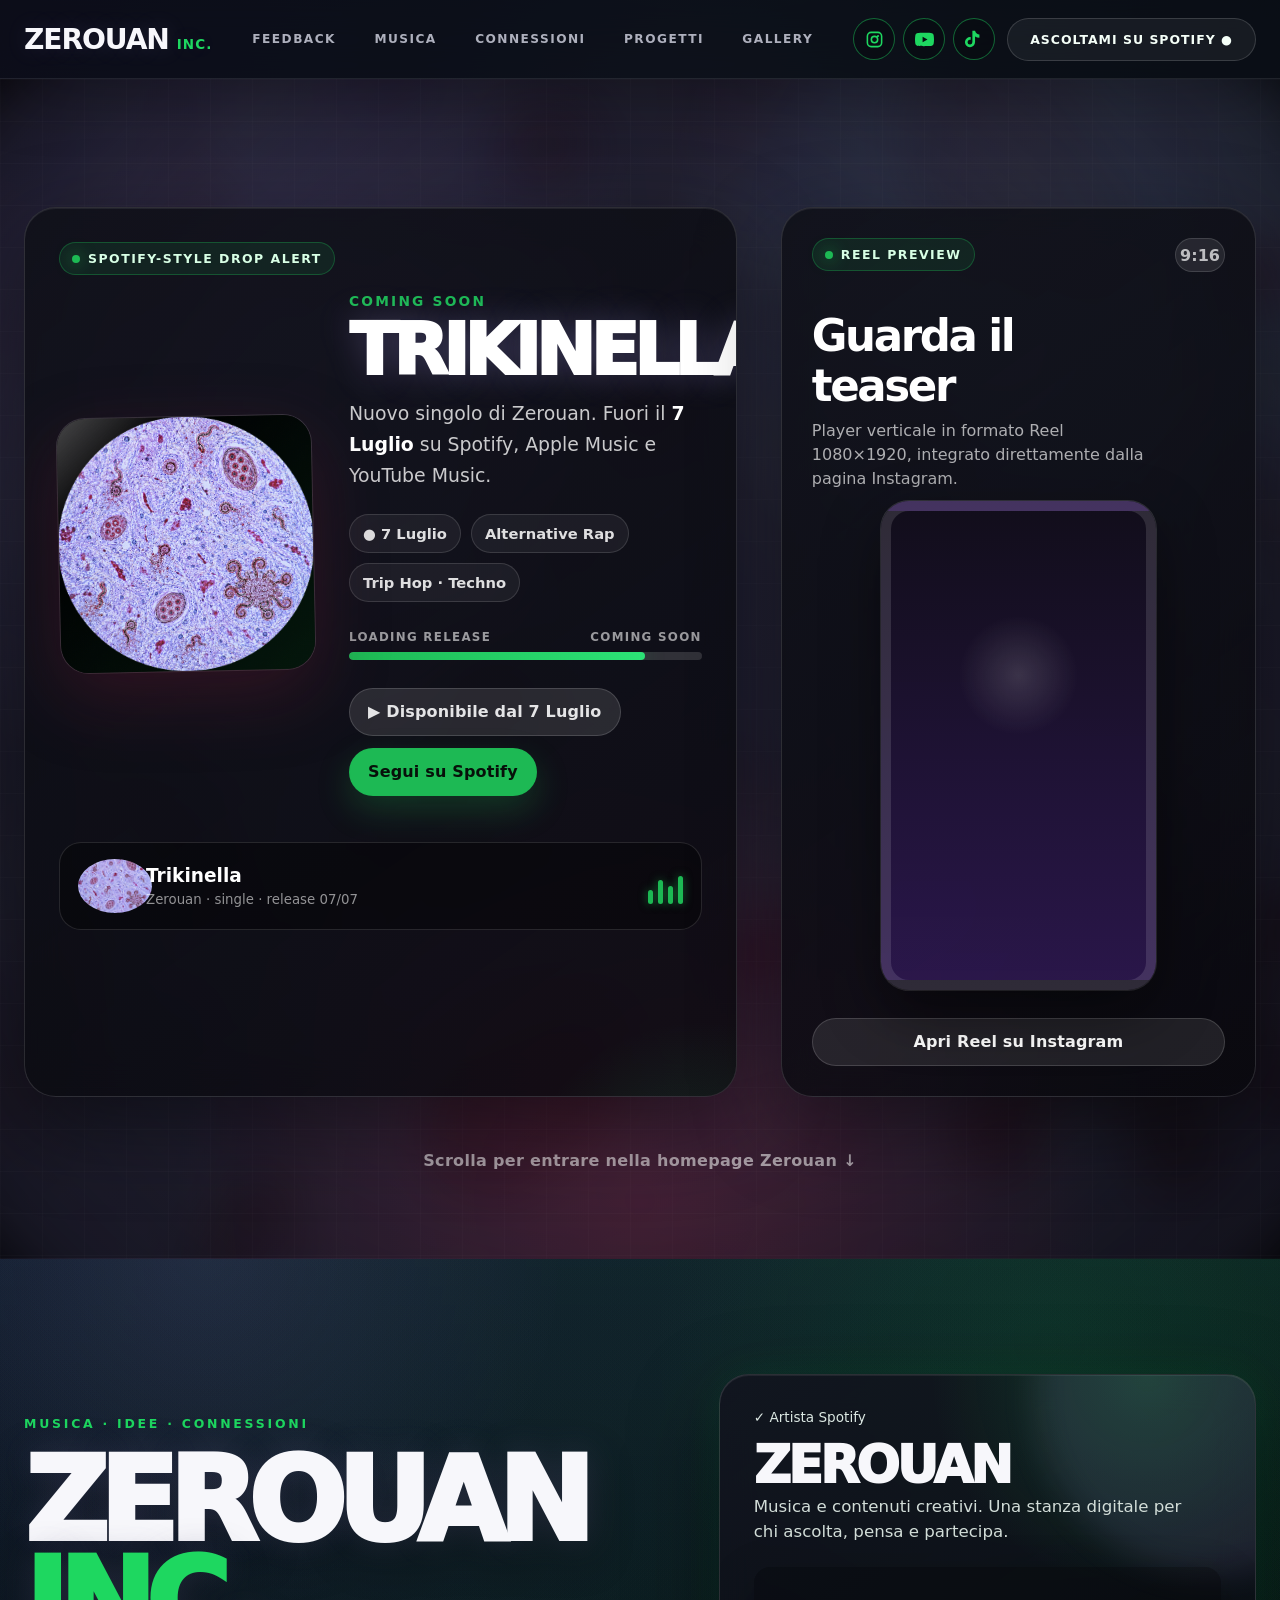
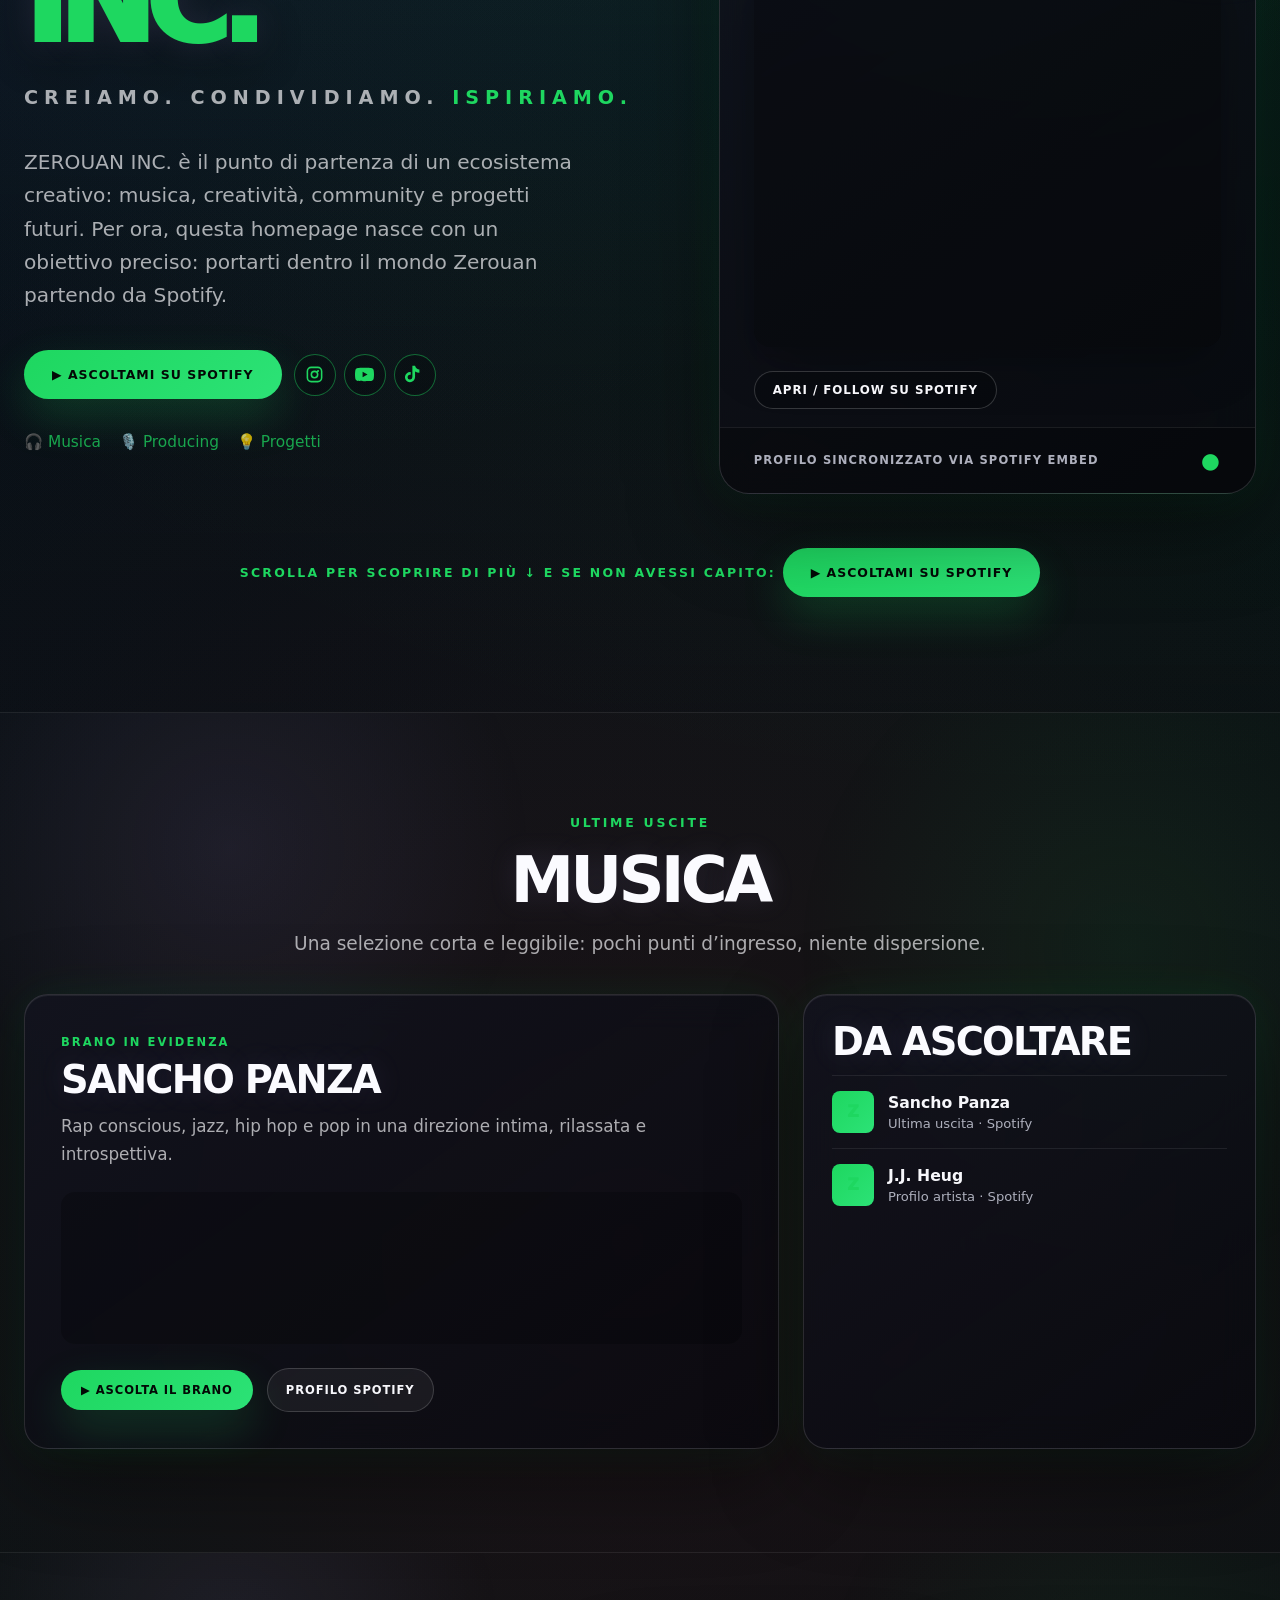
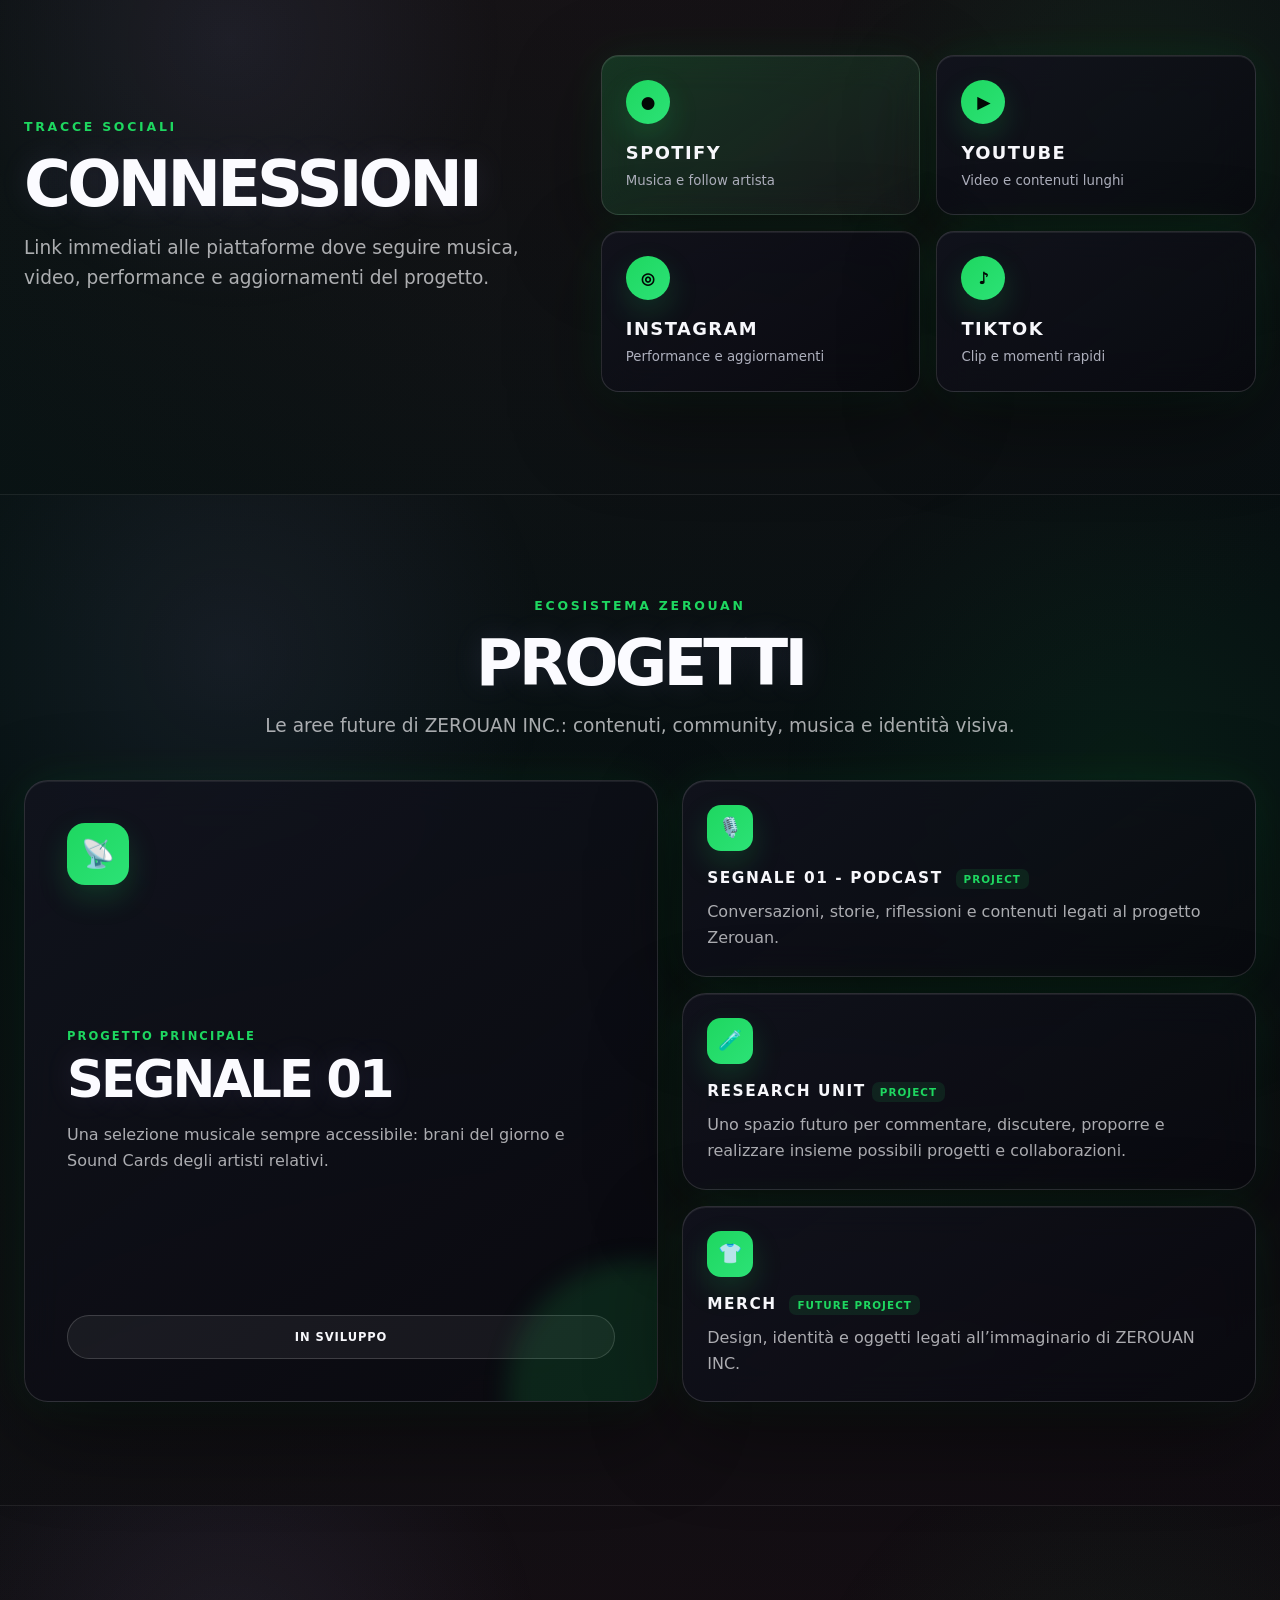
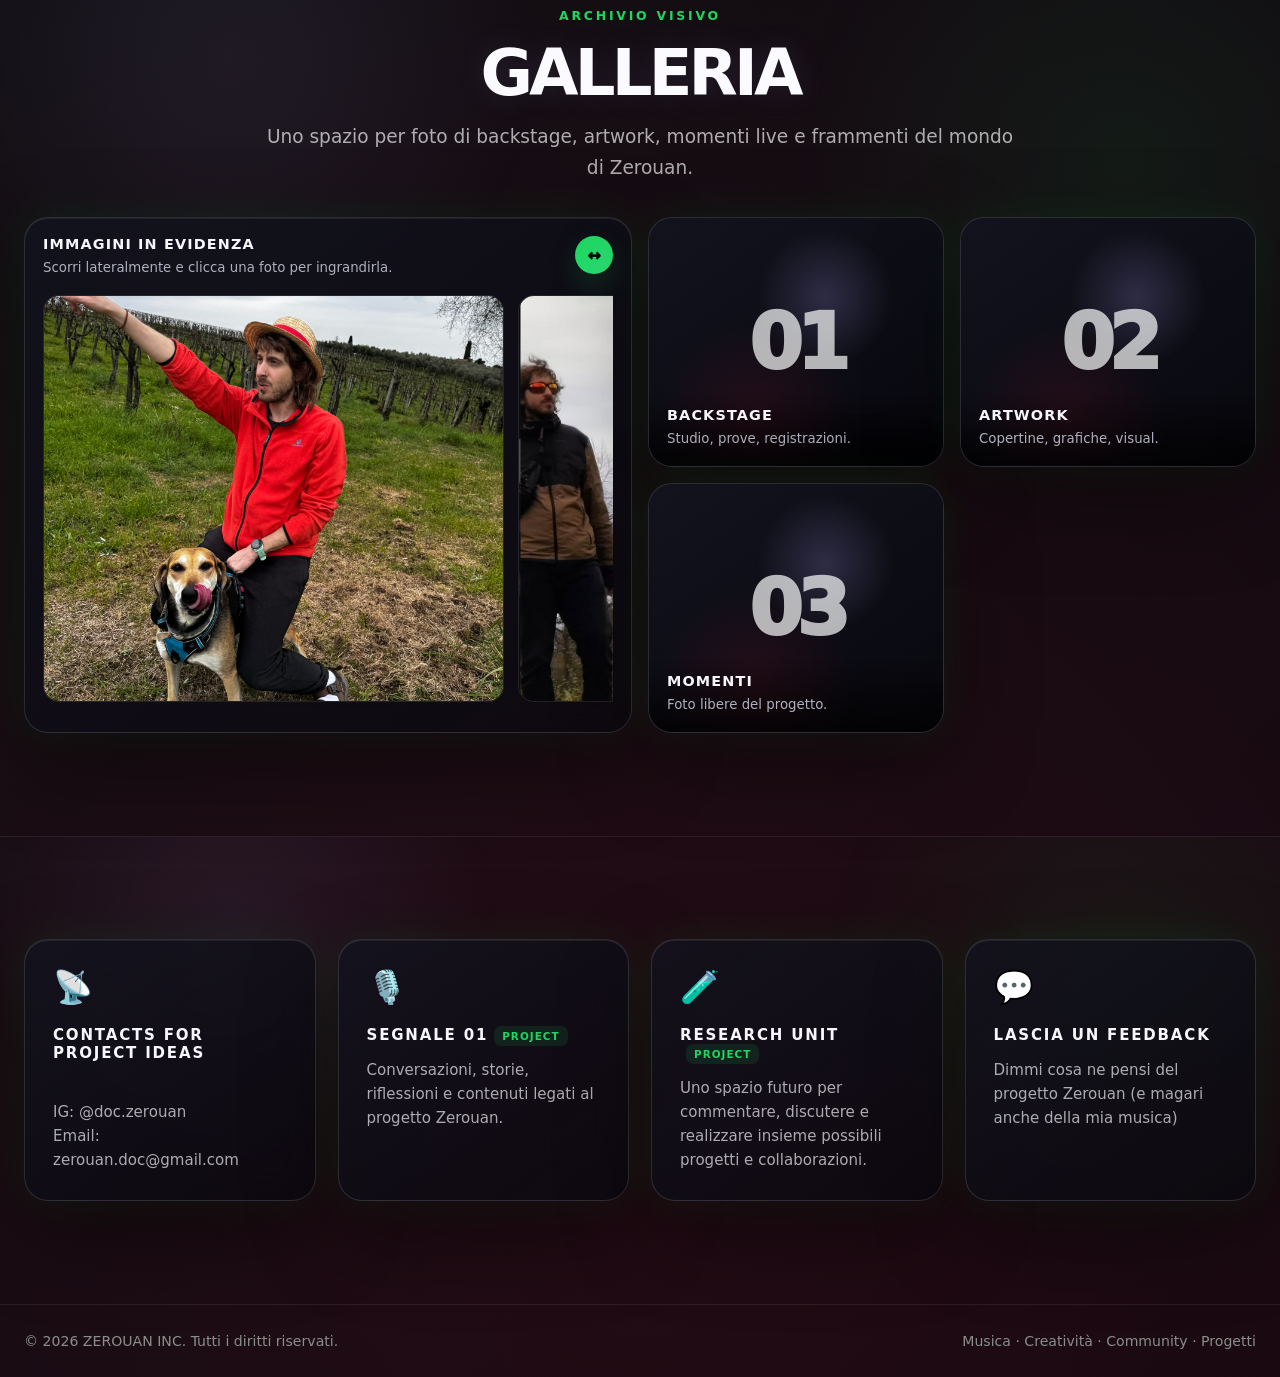
==== commit 0b7bb785: "Modify navbar links and image loading behavior Updated the navigation links and image loading attrib" ====
--- a/index.html
+++ b/index.html
@@ -448,7 +448,7 @@
       <a class="brand" href="#top" aria-label="Vai alla homepage">ZEROUAN <span>INC.</span></a>
 
       <nav class="nav-links" aria-label="Navigazione principale">
-        <a href="#trikinella-coming-soon">Trikinella</a>
+        <a href="feedback.html">Feedback</a>
         <a href="#musica">Musica</a>
         <a href="#connessioni">Connessioni</a>
         <a href="#sections">Progetti</a>
@@ -531,7 +531,7 @@
             </div>
 
             <div class="trikinella-mini-player" aria-label="Mini player statico Trikinella">
-              <img class="trikinella-mini-cover" src="assets/trikinella-cover.png" alt="Mini cover Trikinella" loading="lazy">
+              <img class="trikinella-mini-cover" src="assets/trikinella-cover.png" alt="Mini cover Trikinella" loading="normal">
               <span>
                 <strong>Trikinella</strong>
                 <small>Zerouan · single · release 07/07</small>
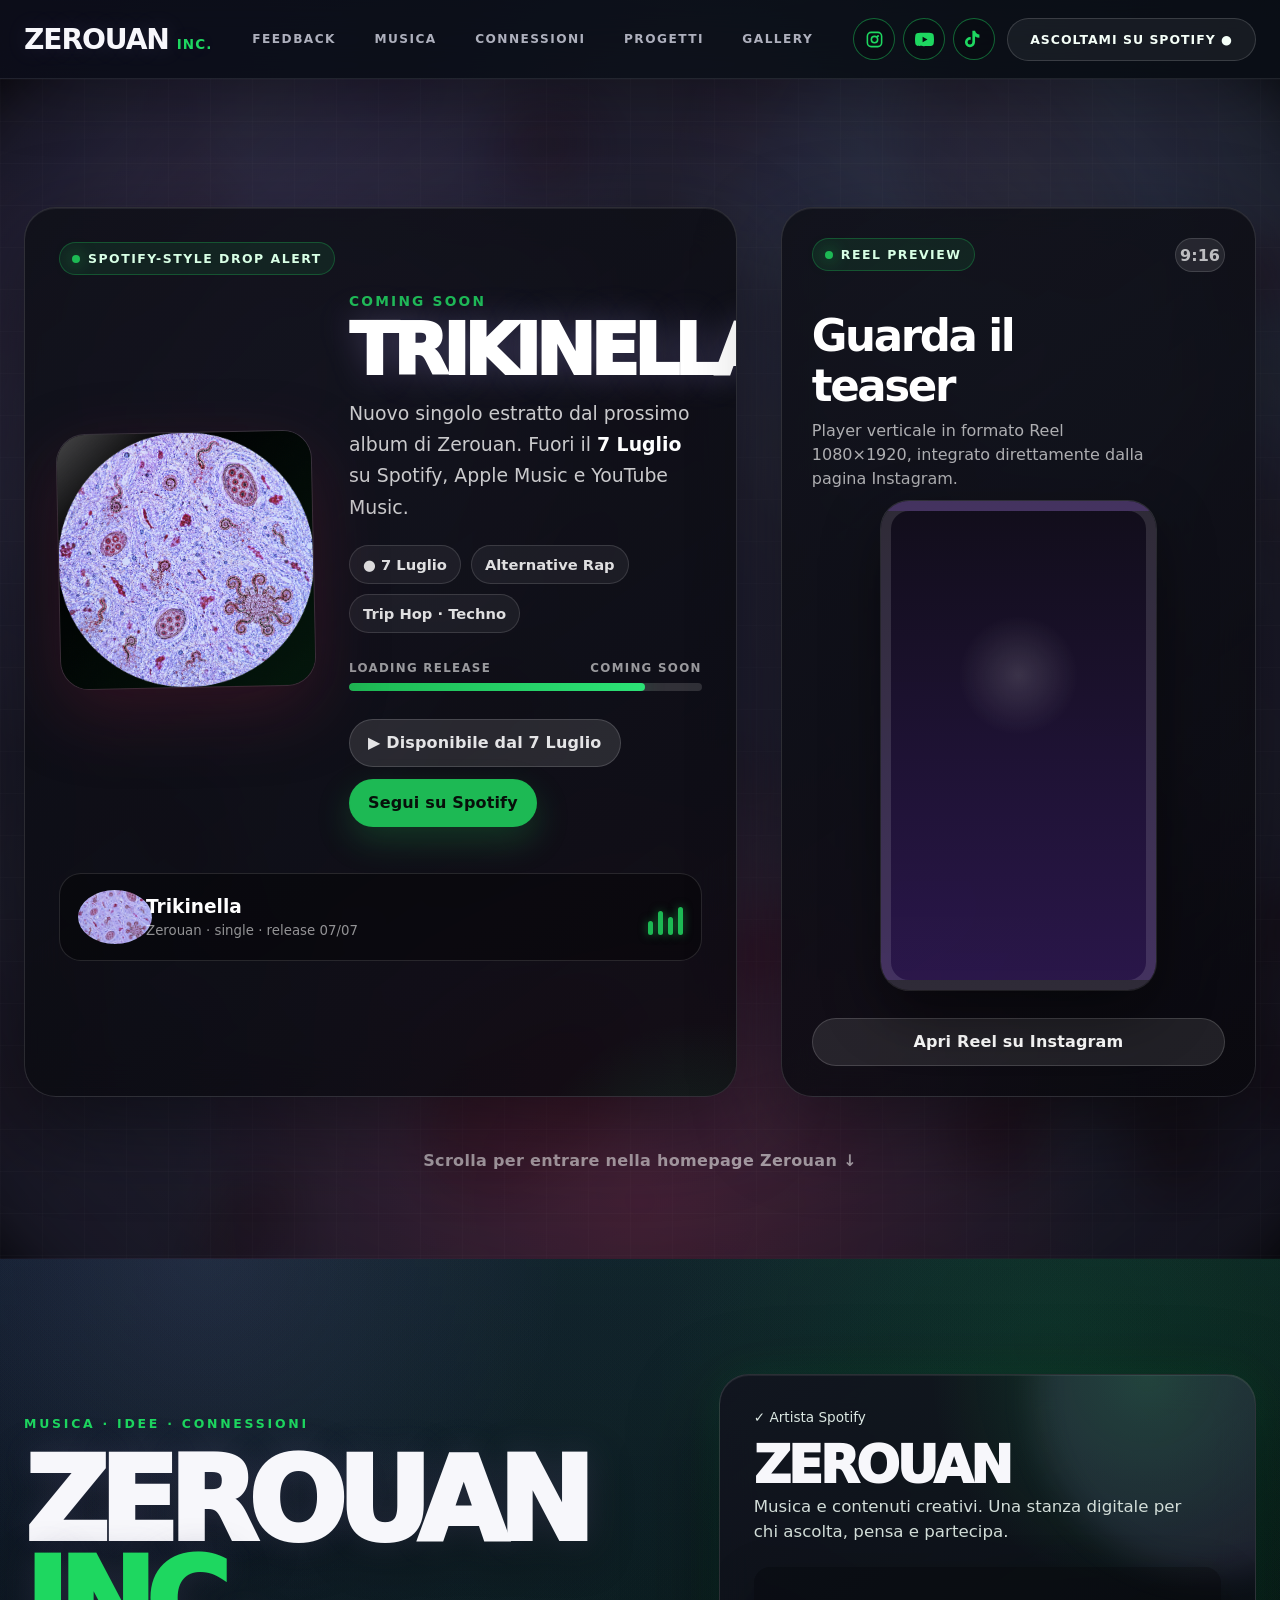
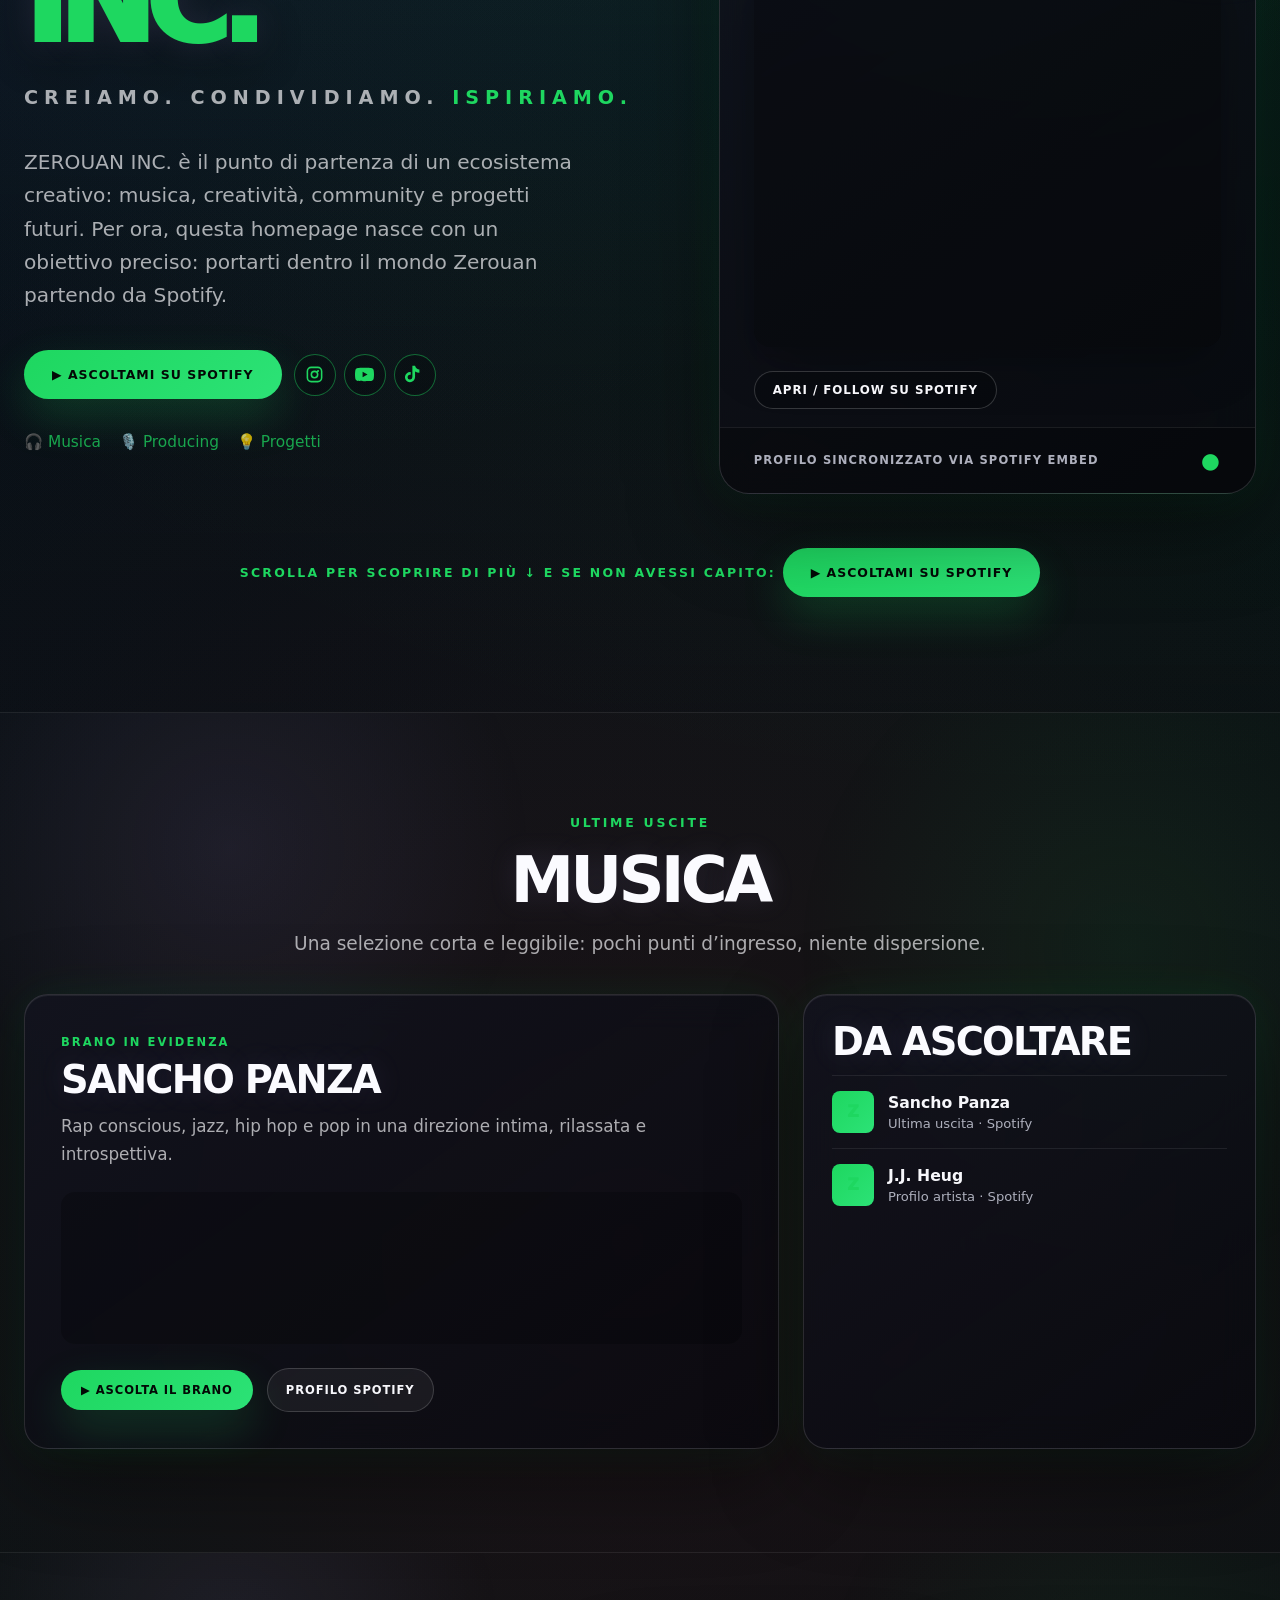
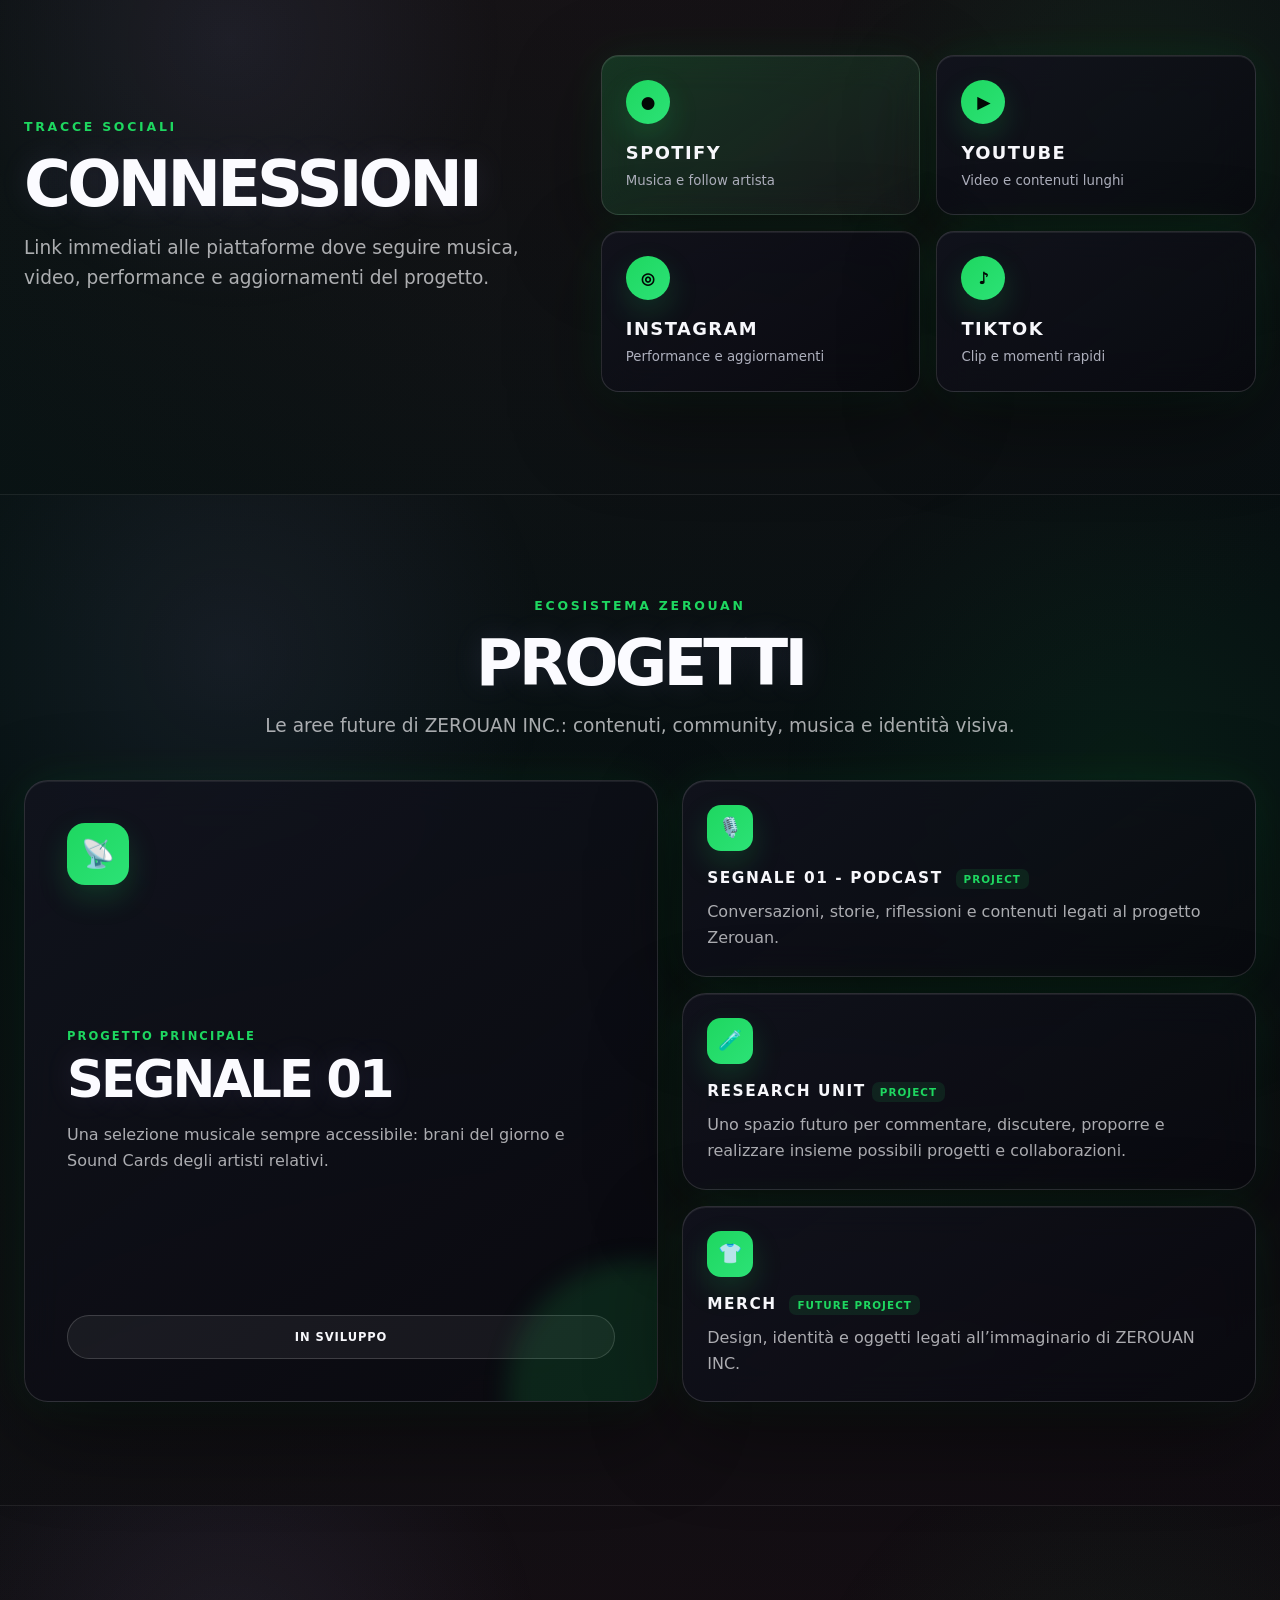
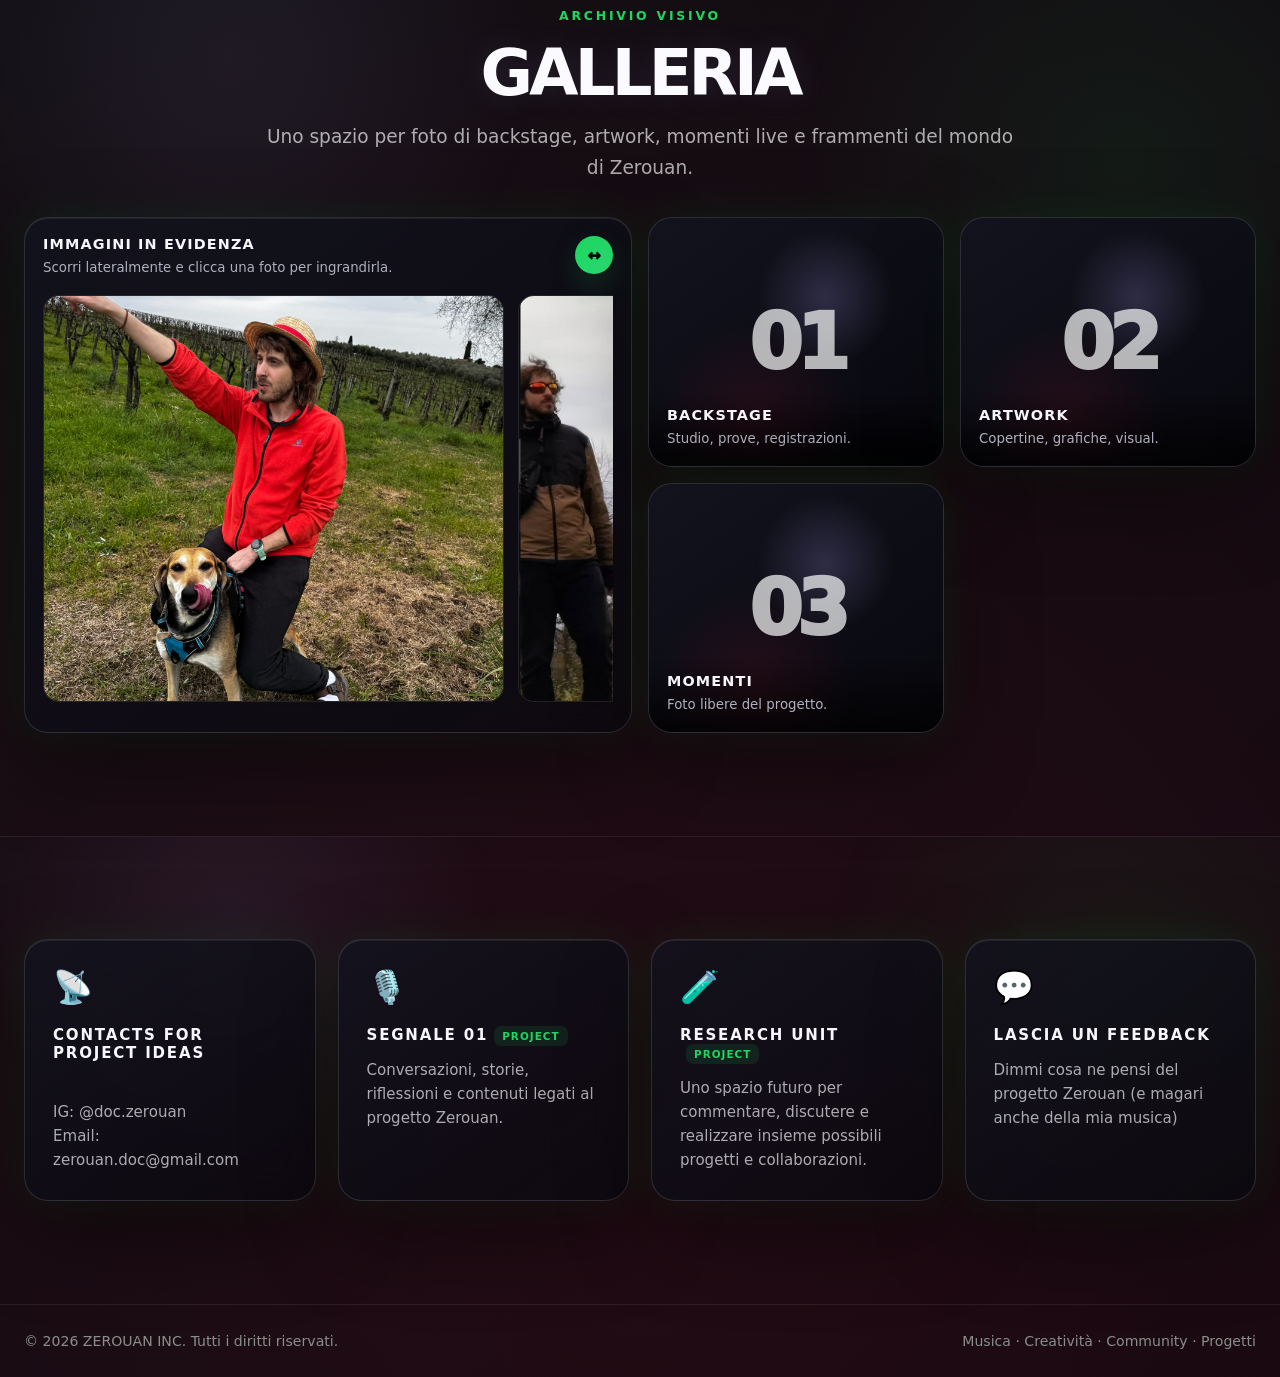
==== commit 24de7bdd: "Update release description for Trikinella single" ====
--- a/index.html
+++ b/index.html
@@ -502,7 +502,7 @@
                 <span class="trikinella-release-kicker">Coming Soon</span>
                 <h1 class="trikinella-title" id="trikinella-title">TRIKINELLA</h1>
                 <p class="trikinella-subtitle">
-                  Nuovo singolo di Zerouan. Fuori il <strong>7 Luglio</strong> su Spotify, Apple Music e YouTube Music.
+                  Nuovo singolo estratto dal prossimo album di Zerouan. Fuori il <strong>7 Luglio</strong> su Spotify, Apple Music e YouTube Music.
                 </p>
 
                 <div class="trikinella-date-row" aria-label="Informazioni uscita Trikinella">
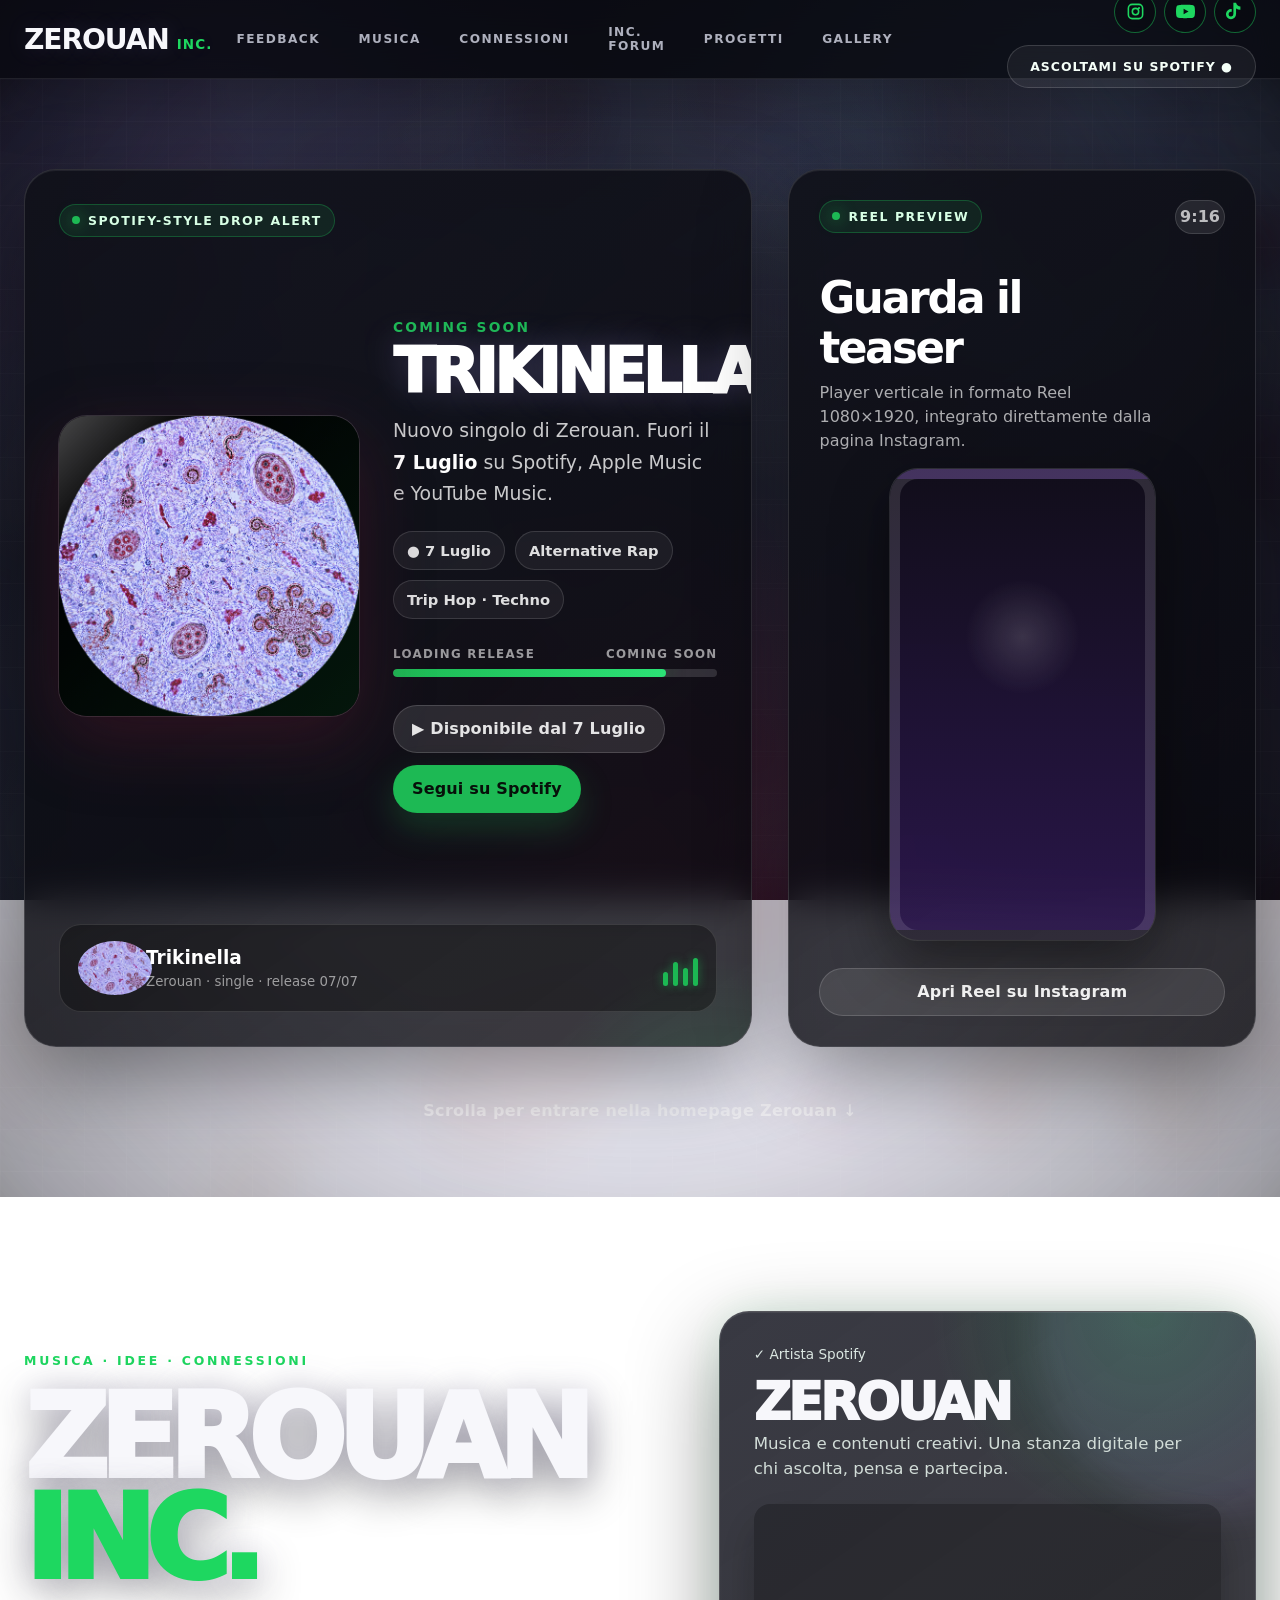
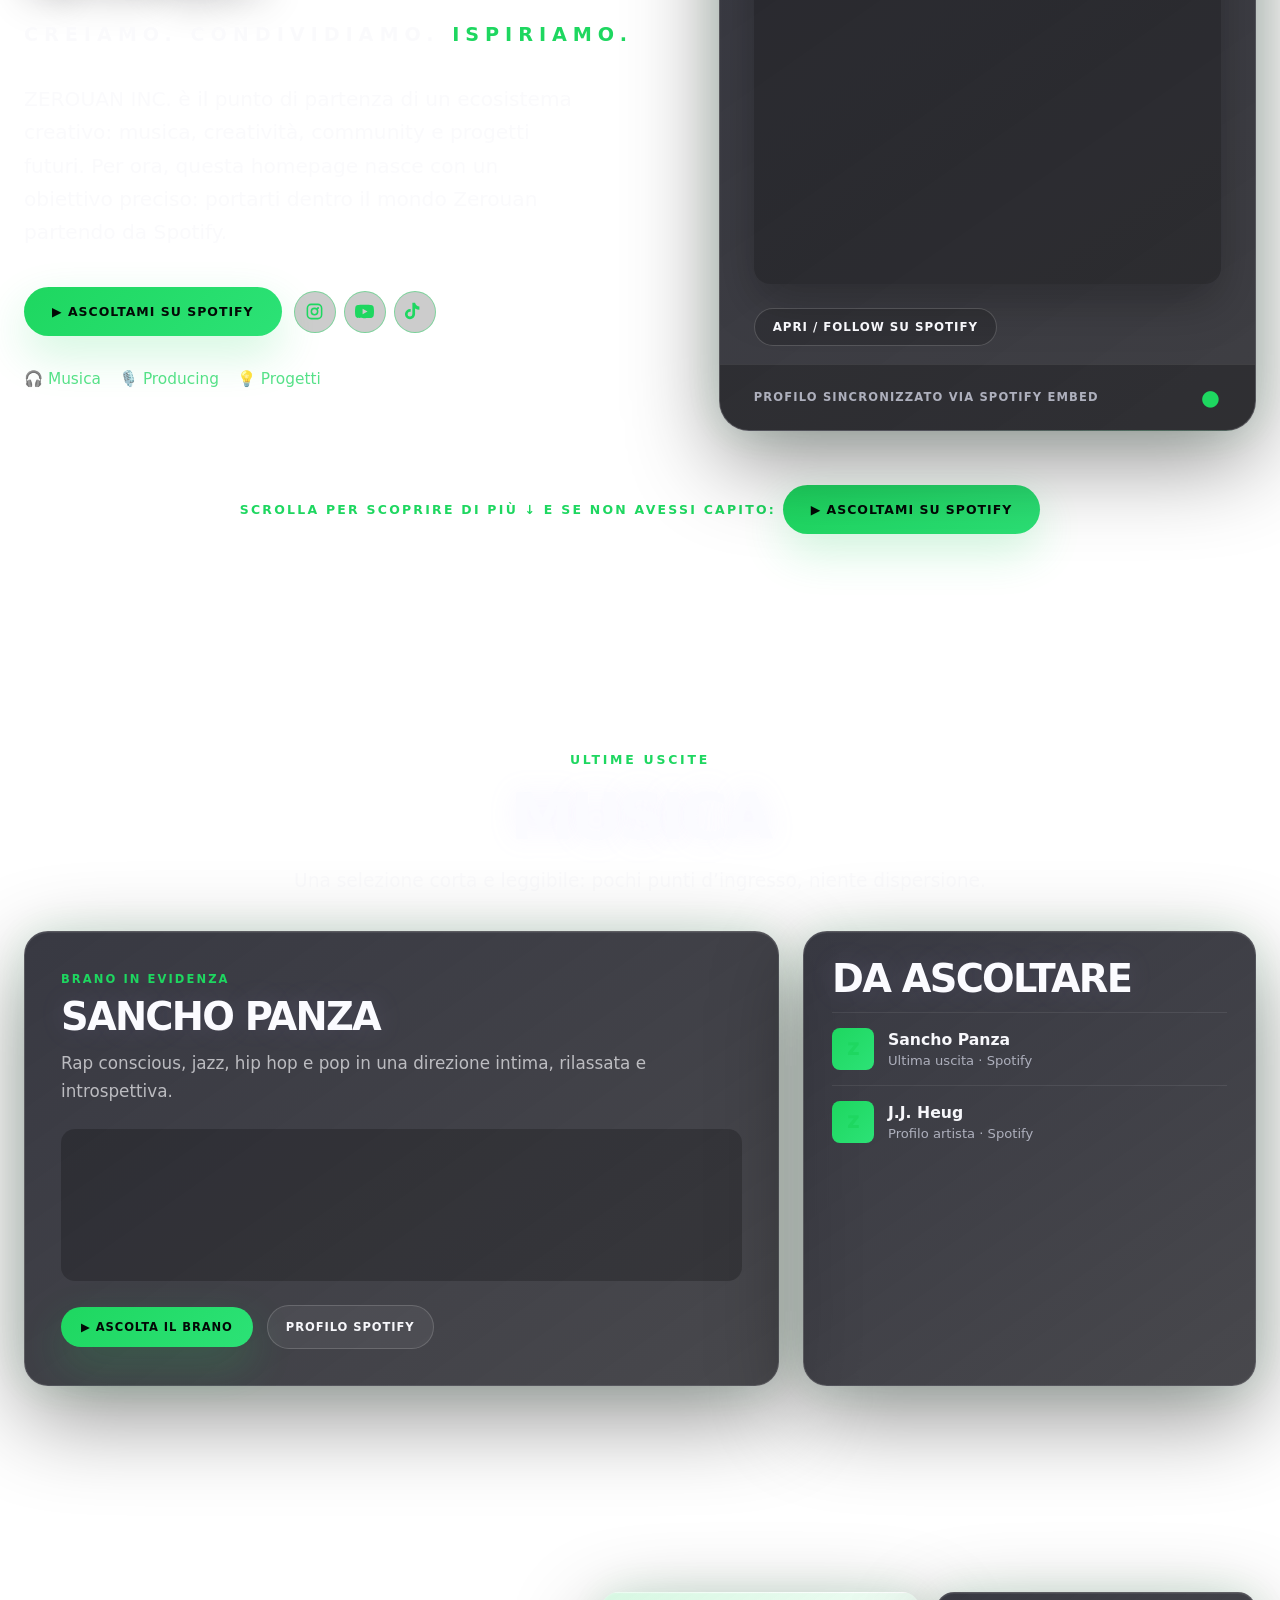
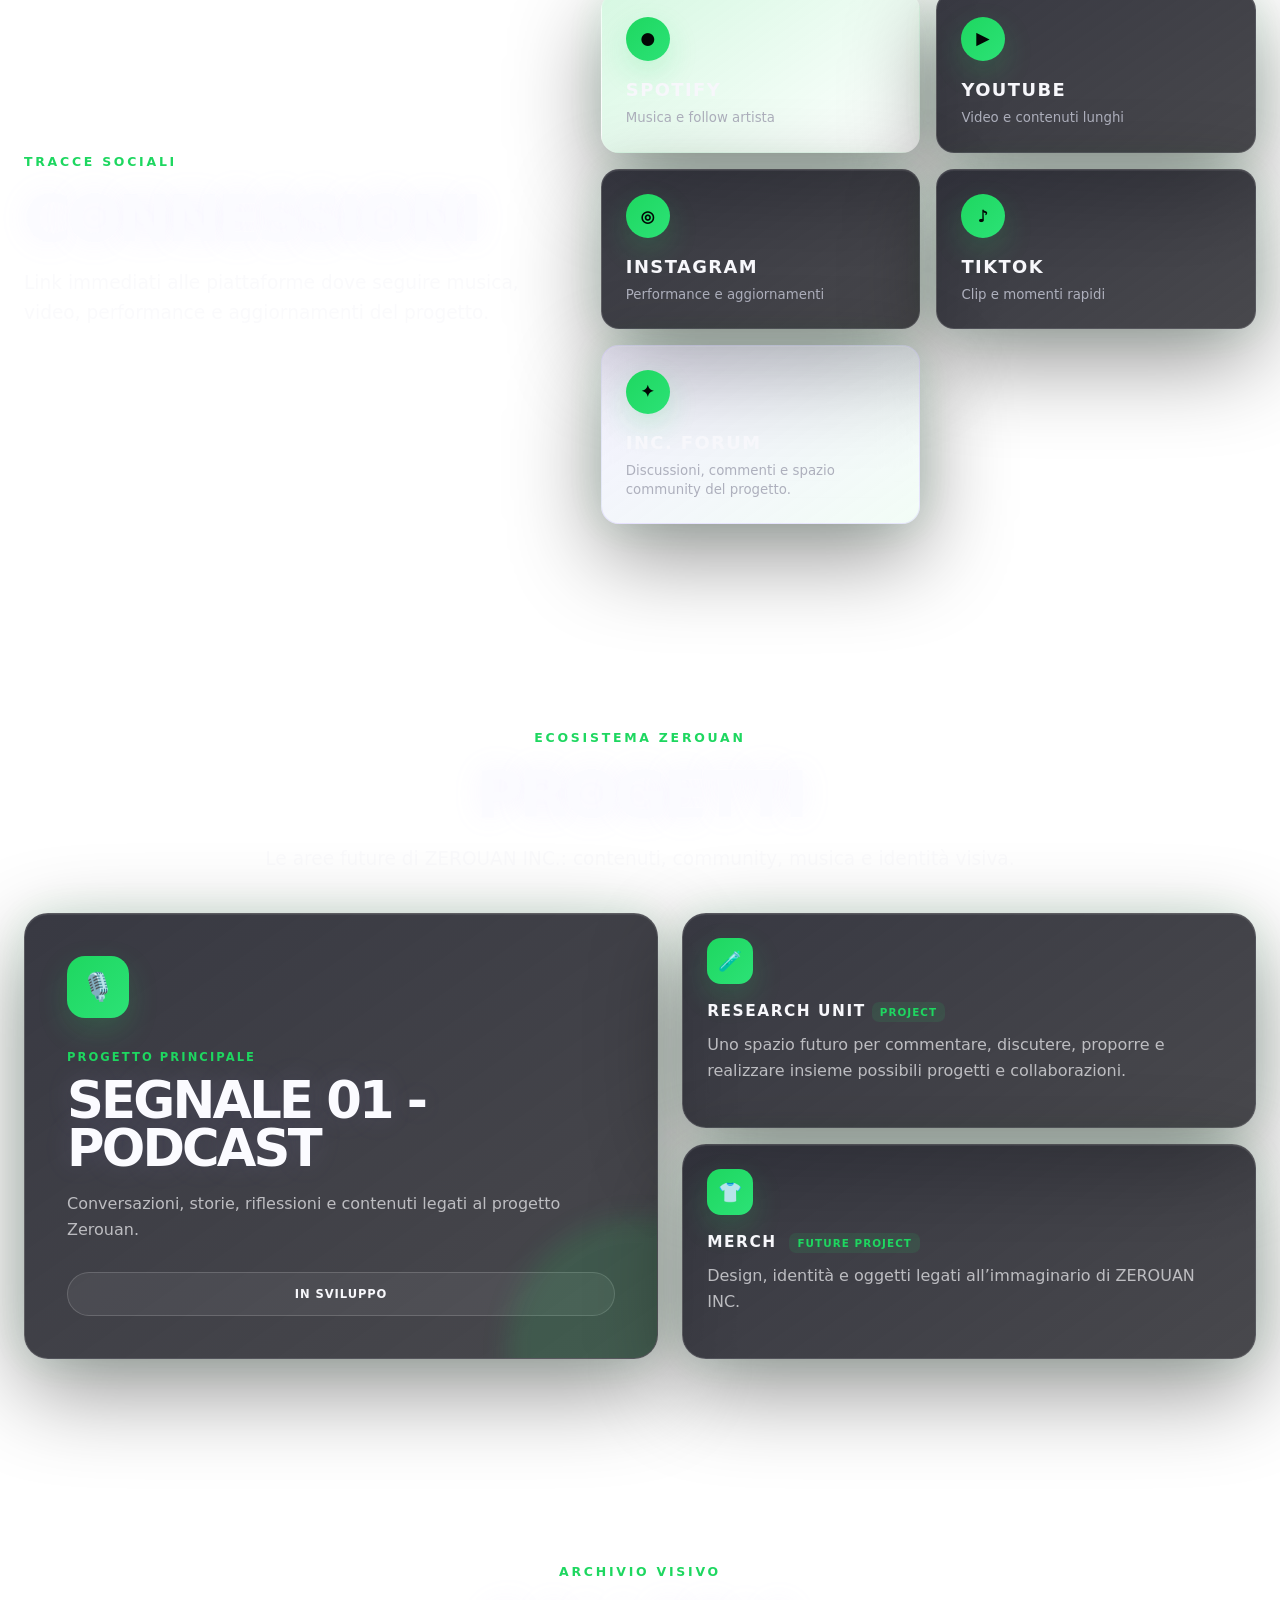
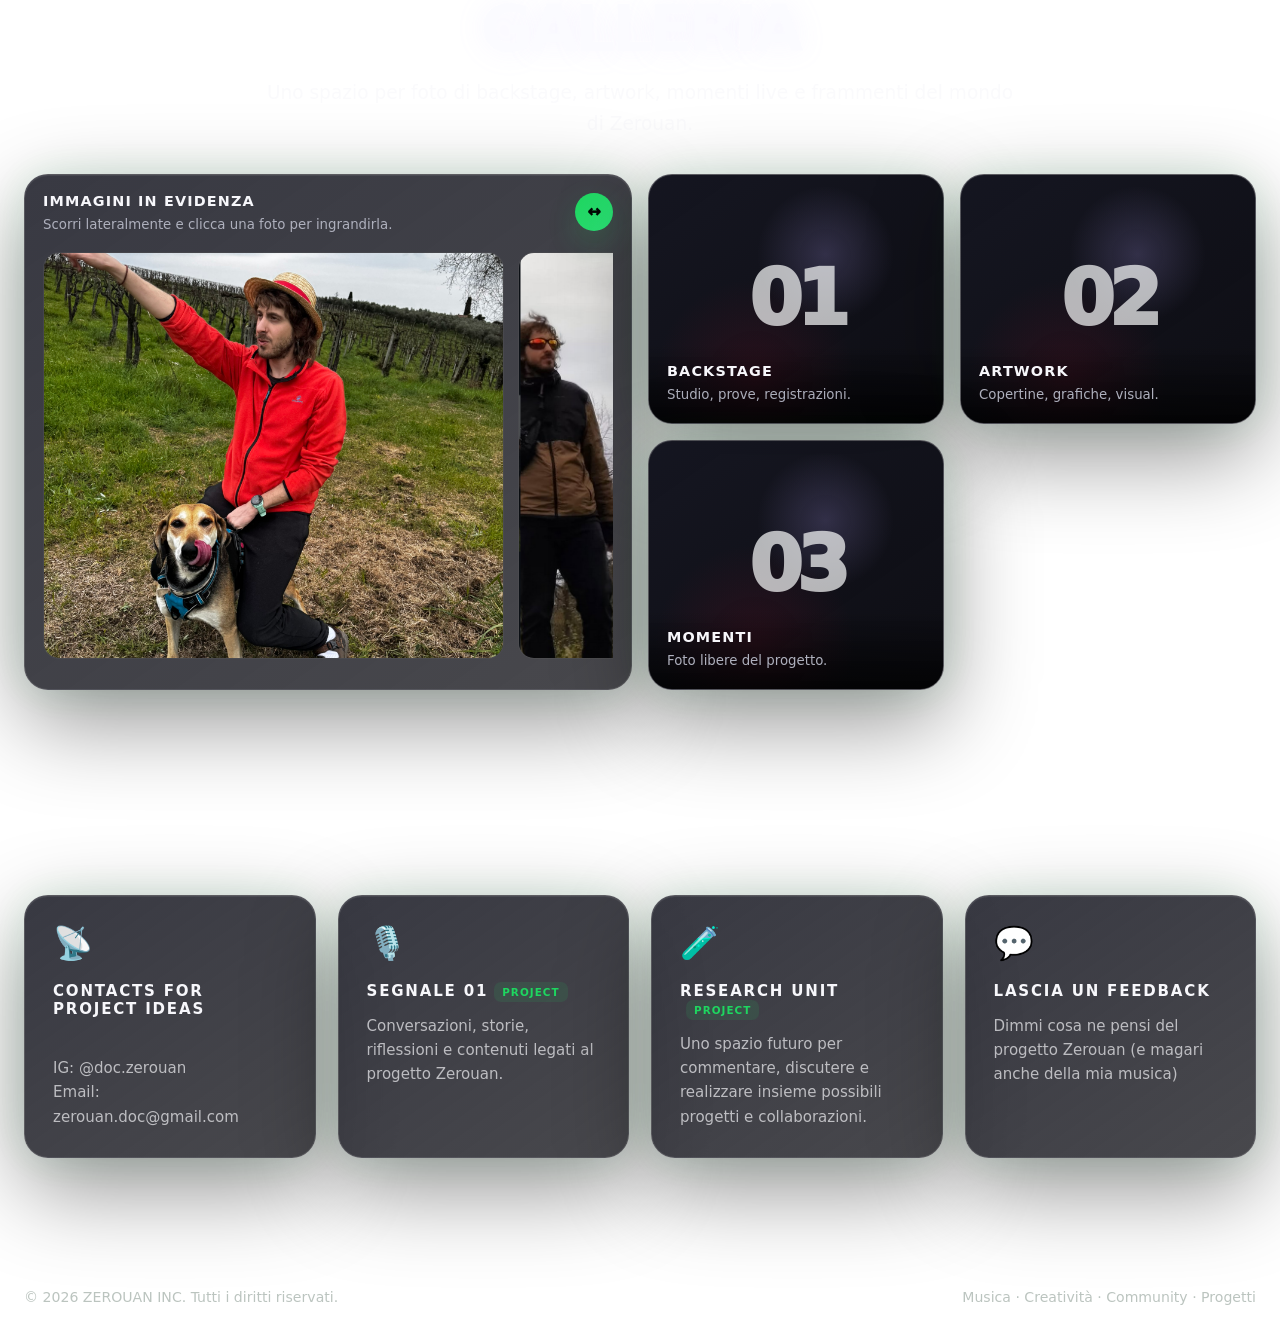
==== commit 58b3da67: "Add files via upload" ====
--- a/index.html
+++ b/index.html
@@ -424,6 +424,109 @@
         display: none;
       }
     }
+
+    /* === Aggiornamento richiesto: sfondo globale Trikinella + proporzioni più simmetriche === */
+    body {
+      background:
+        radial-gradient(circle at 15% 20%, rgba(165, 151, 255, 0.22), transparent 32%),
+        radial-gradient(circle at 84% 14%, rgba(130, 202, 255, 0.18), transparent 28%),
+        radial-gradient(circle at 50% 95%, rgba(161, 20, 48, 0.30), transparent 36%),
+        linear-gradient(135deg, #050508 0%, #10101a 42%, #08080d 100%);
+      background-attachment: fixed;
+    }
+
+    body::before {
+      background-image:
+        linear-gradient(rgba(255,255,255,0.025) 1px, transparent 1px),
+        linear-gradient(90deg, rgba(255,255,255,0.018) 1px, transparent 1px);
+      background-size: 42px 42px;
+      opacity: 0.82;
+      mask-image: radial-gradient(circle at center, black 12%, transparent 90%);
+    }
+
+    body::after {
+      background:
+        radial-gradient(circle at 55% 20%, rgba(183, 167, 255, 0.08), transparent 31%),
+        linear-gradient(120deg, transparent 0%, rgba(30, 215, 96, 0.035) 42%, transparent 72%);
+    }
+
+    .hero,
+    .music-showcase,
+    .connection-section,
+    .project-section,
+    .gallery-section,
+    .sections {
+      background: transparent !important;
+    }
+
+    .trikinella-launch {
+      background: transparent;
+      min-height: calc(100vh - 78px);
+      display: grid;
+      align-items: center;
+      padding: clamp(84px, 7vw, 116px) 0 clamp(60px, 6vw, 88px);
+    }
+
+    .trikinella-launch-grid {
+      grid-template-columns: minmax(0, 1.34fr) minmax(340px, 0.86fr);
+      gap: clamp(24px, 3vw, 36px);
+      align-items: stretch;
+    }
+
+    .trikinella-spotify-card,
+    .trikinella-reel-card {
+      min-height: 560px;
+    }
+
+    .trikinella-spotify-card {
+      display: flex;
+      flex-direction: column;
+      justify-content: space-between;
+    }
+
+    .trikinella-release-layout {
+      grid-template-columns: clamp(225px, 24vw, 300px) minmax(0, 1fr);
+      gap: clamp(24px, 3vw, 34px);
+      align-items: center;
+    }
+
+    .trikinella-cover-wrap {
+      max-width: 300px;
+      justify-self: center;
+      transform: none;
+    }
+
+    .trikinella-title {
+      font-size: clamp(3rem, 4.8vw, 4.35rem);
+      letter-spacing: -0.062em;
+    }
+
+    .trikinella-reel-card {
+      justify-content: space-between;
+    }
+
+    .trikinella-reel-frame {
+      width: min(265px, 92%);
+      margin: 16px auto 28px;
+    }
+
+    .connection-card.forum {
+      background: linear-gradient(145deg, rgba(183,167,255,0.16), rgba(30,215,96,0.055));
+      border-color: rgba(183,167,255,0.22);
+    }
+
+    @media (max-width: 1040px) {
+      .trikinella-launch-grid,
+      .trikinella-release-layout {
+        grid-template-columns: 1fr;
+      }
+
+      .trikinella-spotify-card,
+      .trikinella-reel-card {
+        min-height: auto;
+      }
+    }
+
   </style>
 </head>
 <body>
@@ -448,9 +551,10 @@
       <a class="brand" href="#top" aria-label="Vai alla homepage">ZEROUAN <span>INC.</span></a>
 
       <nav class="nav-links" aria-label="Navigazione principale">
-        <a href="feedback.html">Feedback</a>
+        <a href="#trikinella-coming-soon">Feedback</a>
         <a href="#musica">Musica</a>
         <a href="#connessioni">Connessioni</a>
+        <a href="forum.html">INC. Forum</a>
         <a href="#sections">Progetti</a>
         <a href="#galleria">Gallery</a>
       </nav>
@@ -502,7 +606,7 @@
                 <span class="trikinella-release-kicker">Coming Soon</span>
                 <h1 class="trikinella-title" id="trikinella-title">TRIKINELLA</h1>
                 <p class="trikinella-subtitle">
-                  Nuovo singolo estratto dal prossimo album di Zerouan. Fuori il <strong>7 Luglio</strong> su Spotify, Apple Music e YouTube Music.
+                  Nuovo singolo di Zerouan. Fuori il <strong>7 Luglio</strong> su Spotify, Apple Music e YouTube Music.
                 </p>
 
                 <div class="trikinella-date-row" aria-label="Informazioni uscita Trikinella">
@@ -531,7 +635,7 @@
             </div>
 
             <div class="trikinella-mini-player" aria-label="Mini player statico Trikinella">
-              <img class="trikinella-mini-cover" src="assets/trikinella-cover.png" alt="Mini cover Trikinella" loading="normal">
+              <img class="trikinella-mini-cover" src="assets/trikinella-cover.png" alt="Mini cover Trikinella" loading="lazy">
               <span>
                 <strong>Trikinella</strong>
                 <small>Zerouan · single · release 07/07</small>
@@ -760,6 +864,12 @@
             <strong>TikTok</strong>
             <small>Clip e momenti rapidi</small>
           </a>
+
+          <a class="connection-card forum" href="forum.html" aria-label="Apri INC. Forum">
+            <span class="connection-icon">✦</span>
+            <strong>INC. Forum</strong>
+            <small>Discussioni, commenti e spazio community del progetto.</small>
+          </a>
         </div>
       </div>
     </section>
@@ -773,23 +883,17 @@
         </div>
 
         <div class="project-layout">
-          <article class="project-main-card" id="web-radio">
-            <div class="project-icon">📡</div>
+          <article class="project-main-card" id="podcast">
+            <div class="project-icon">🎙️</div>
             <div>
               <span class="release-kicker">Progetto principale</span>
-              <h3>Segnale 01</h3>
-              <p>Una selezione musicale sempre accessibile: brani del giorno e Sound Cards degli artisti relativi.</p>
-            </div>
-            <a class="ghost-button" href="segnale01.html">In sviluppo</a>
+              <h3>Segnale 01 - Podcast</h3>
+              <p>Conversazioni, storie, riflessioni e contenuti legati al progetto Zerouan.</p>
+            </div>
+            <a class="ghost-button" href="segnale01-podcast.html">In sviluppo</a>
           </article>
 
           <div class="project-side-grid">
-            <article class="project-card" id="podcast">
-              <div class="project-icon small">🎙️</div>
-              <h3>Segnale 01 - Podcast <span class="soon">Project</span></h3>
-              <p>Conversazioni, storie, riflessioni e contenuti legati al progetto Zerouan.</p>
-            </article>
-
             <article class="project-card" id="community">
               <div class="project-icon small">🧪</div>
               <h3>Research Unit<span class="soon">Project</span></h3>
--- a/style.css
+++ b/style.css
@@ -2423,3 +2423,27 @@
     padding-bottom: 58px;
   }
 }
+
+/* === INDEX UPDATE 2026-06-25: background coerente Trikinella e nuova card Forum === */
+body {
+  background:
+    radial-gradient(circle at 15% 20%, rgba(165, 151, 255, 0.22), transparent 32%),
+    radial-gradient(circle at 84% 14%, rgba(130, 202, 255, 0.18), transparent 28%),
+    radial-gradient(circle at 50% 95%, rgba(161, 20, 48, 0.30), transparent 36%),
+    linear-gradient(135deg, #050508 0%, #10101a 42%, #08080d 100%);
+  background-attachment: fixed;
+}
+
+.hero,
+.music-showcase,
+.connection-section,
+.project-section,
+.gallery-section,
+.sections {
+  background: transparent !important;
+}
+
+.connection-card.forum {
+  background: linear-gradient(145deg, rgba(183,167,255,0.16), rgba(30,215,96,0.055));
+  border-color: rgba(183,167,255,0.22);
+}
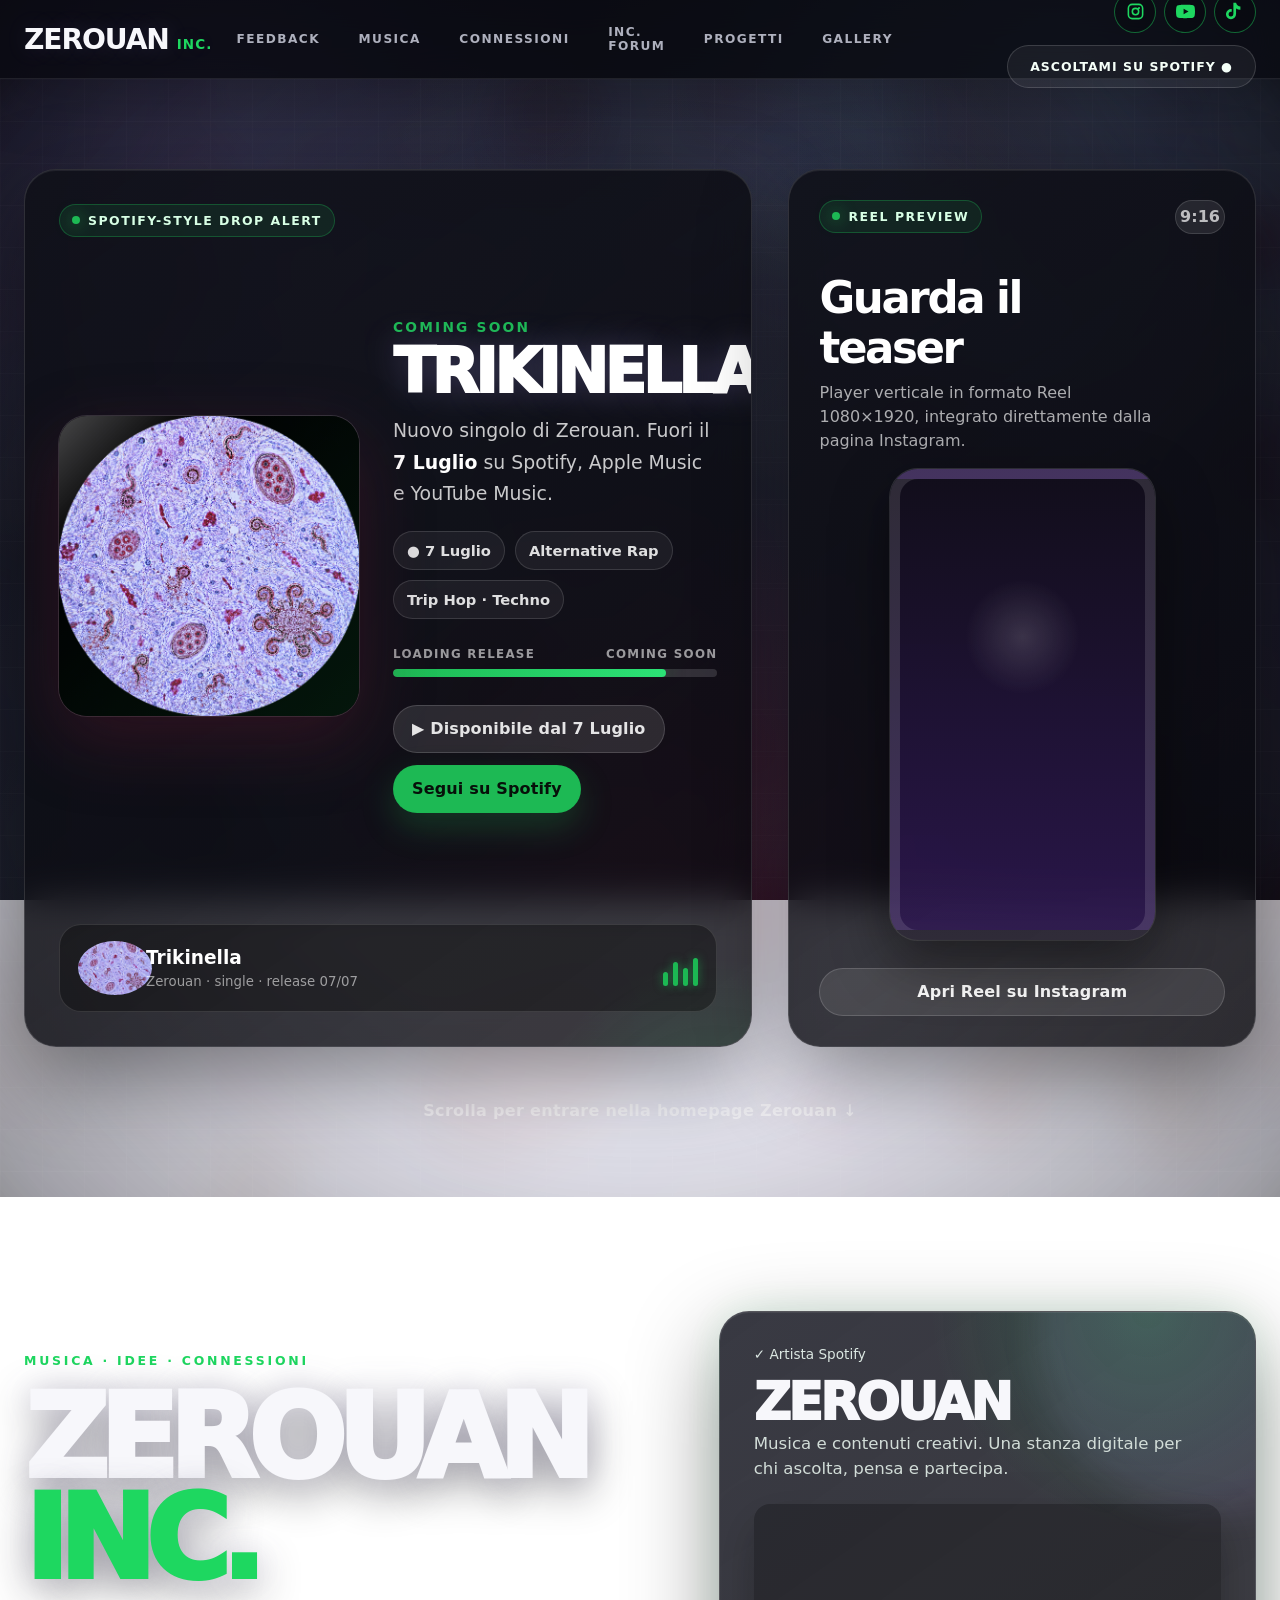
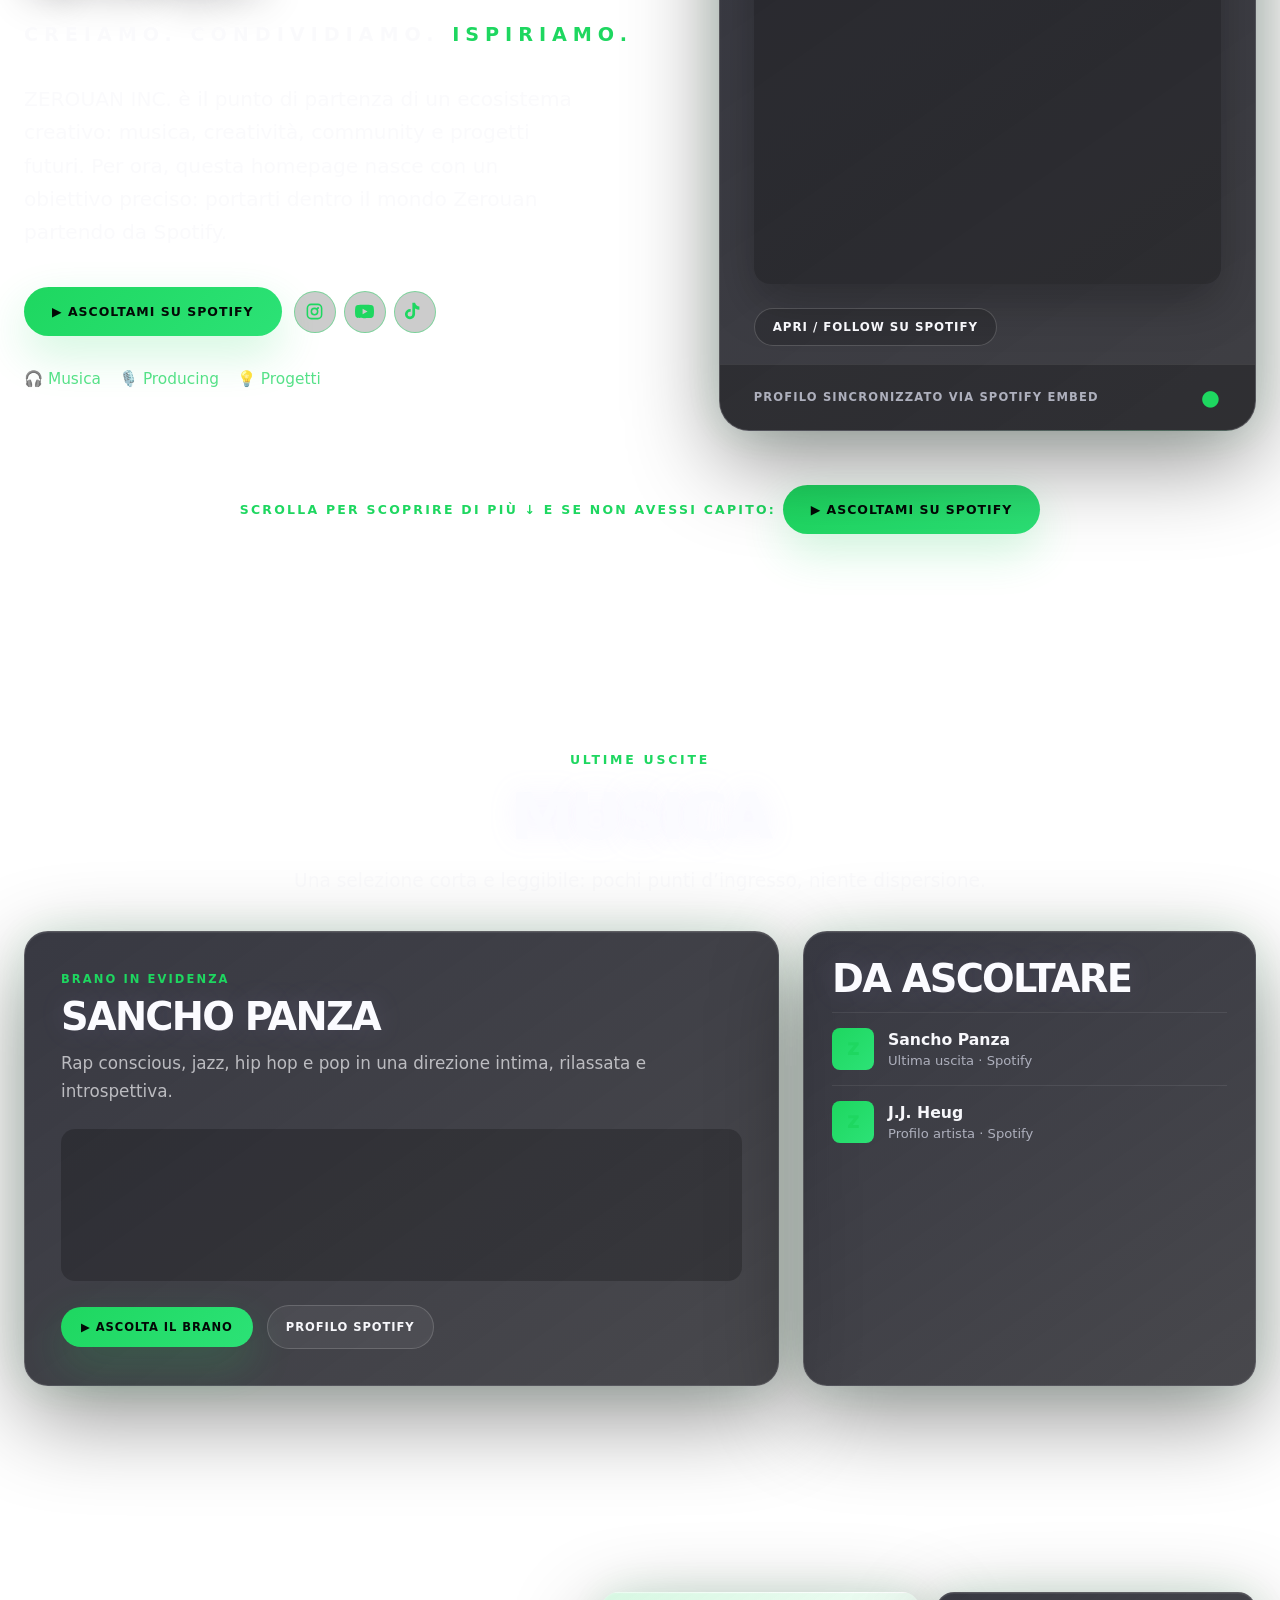
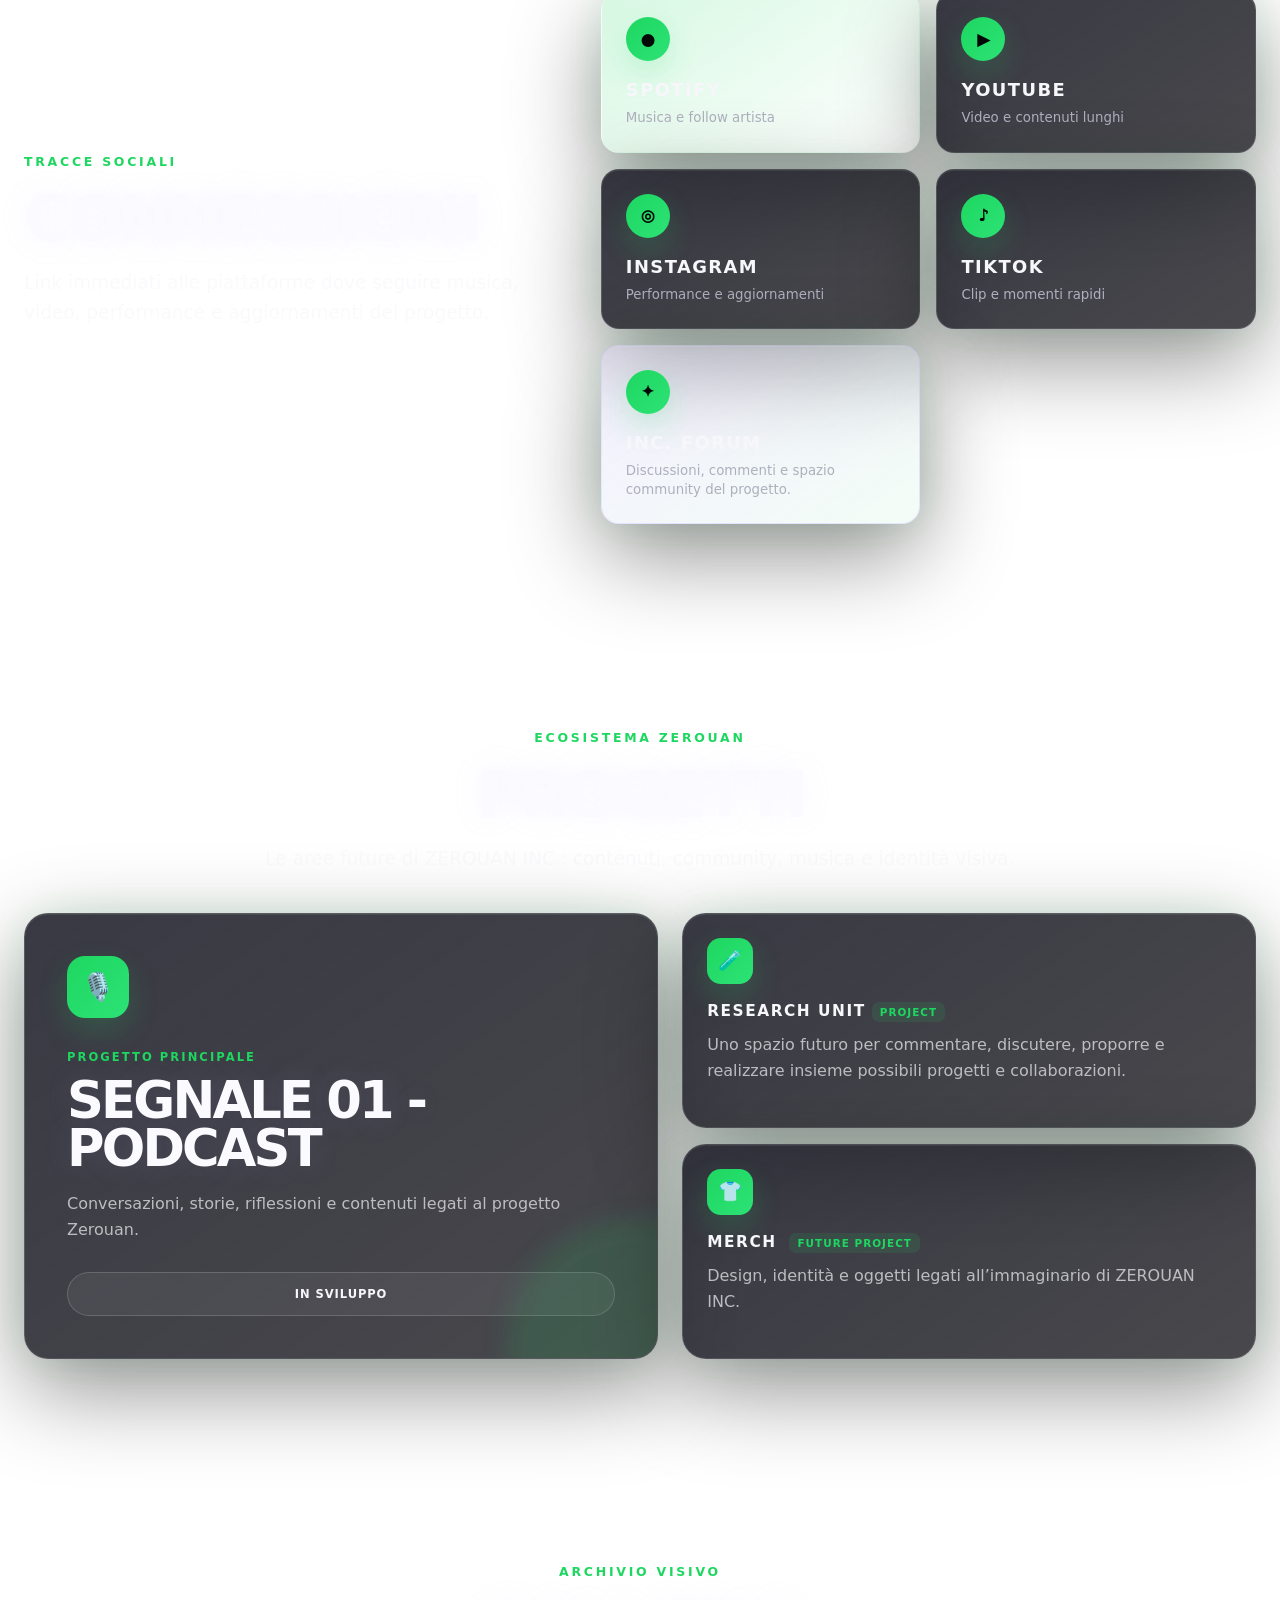
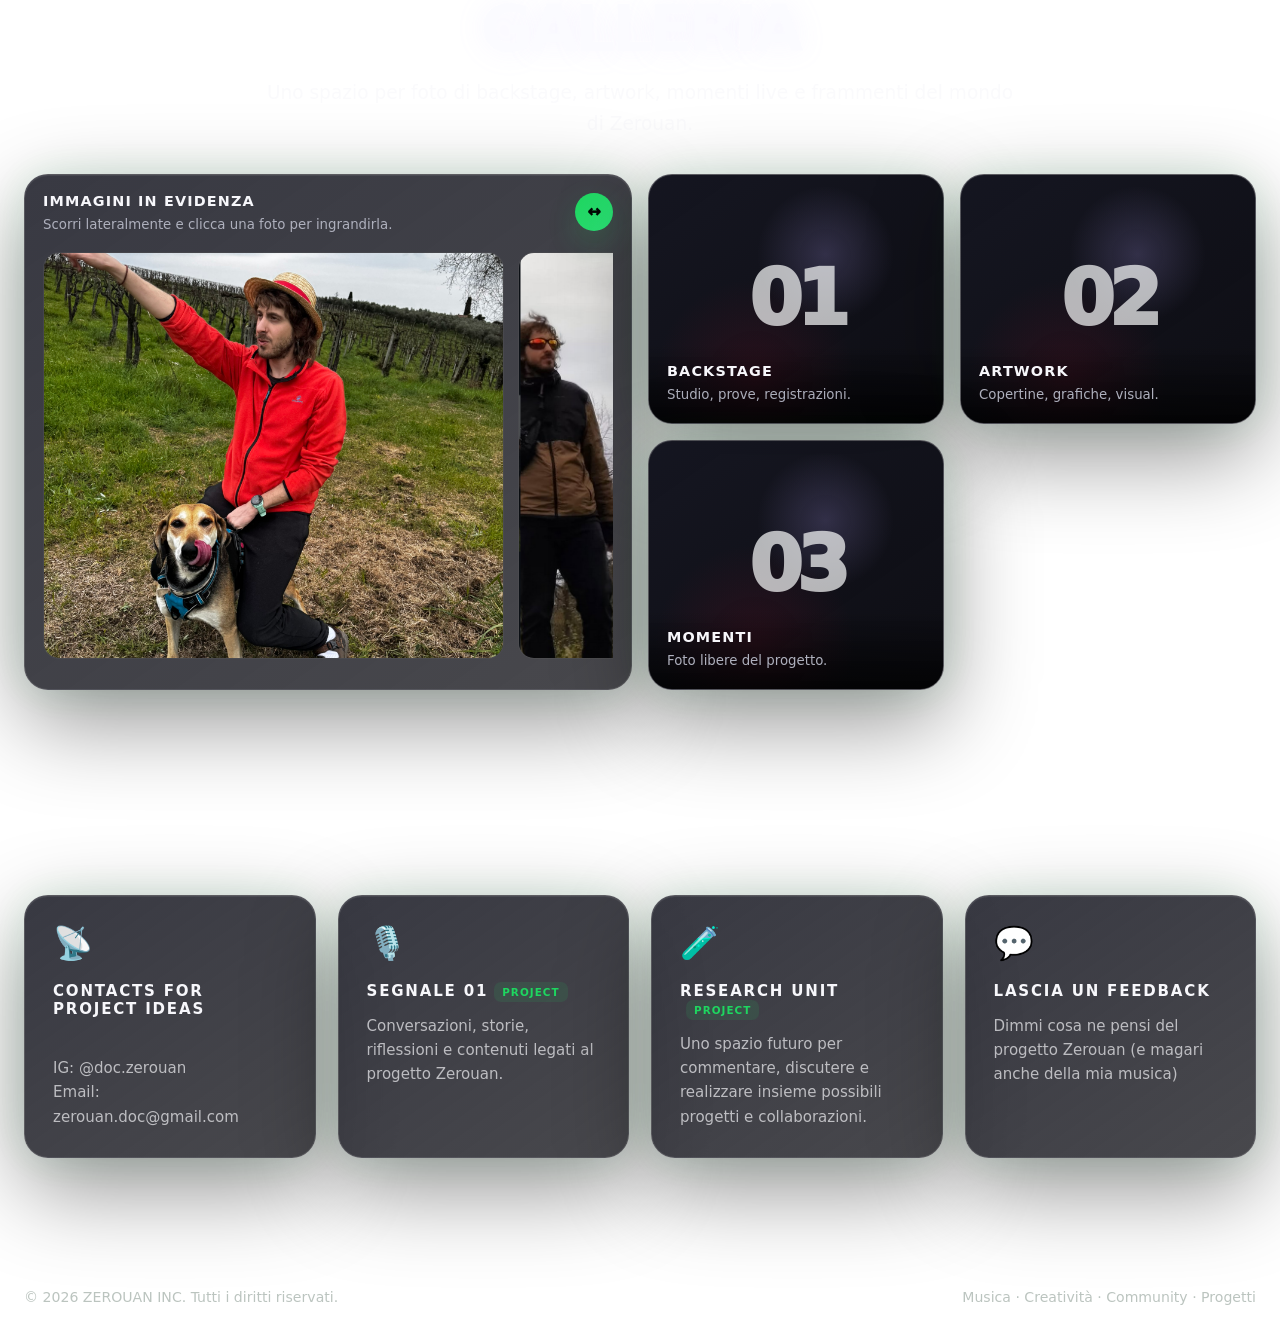
==== commit 5fffce11: "Update Feedback link to point to feedback.html" ====
--- a/index.html
+++ b/index.html
@@ -551,7 +551,7 @@
       <a class="brand" href="#top" aria-label="Vai alla homepage">ZEROUAN <span>INC.</span></a>
 
       <nav class="nav-links" aria-label="Navigazione principale">
-        <a href="#trikinella-coming-soon">Feedback</a>
+        <a href="feedback.html">Feedback</a>
         <a href="#musica">Musica</a>
         <a href="#connessioni">Connessioni</a>
         <a href="forum.html">INC. Forum</a>
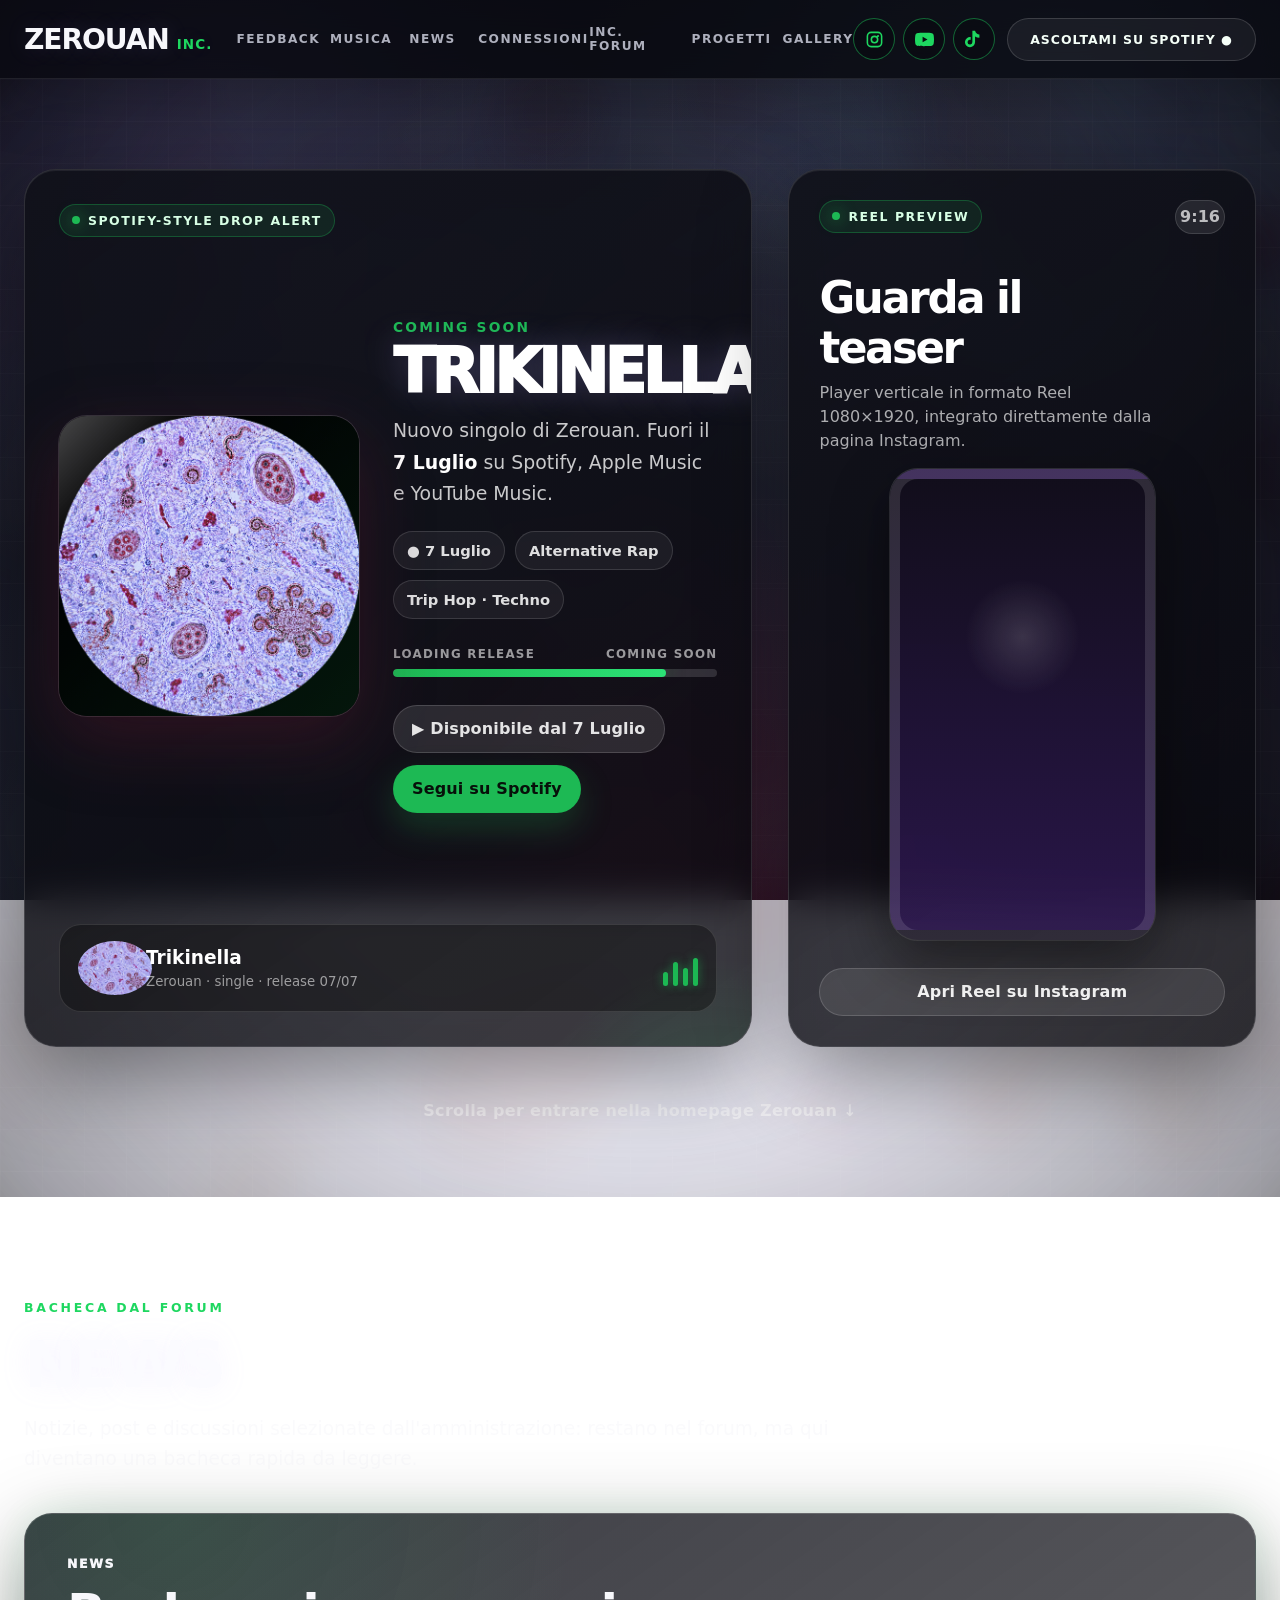
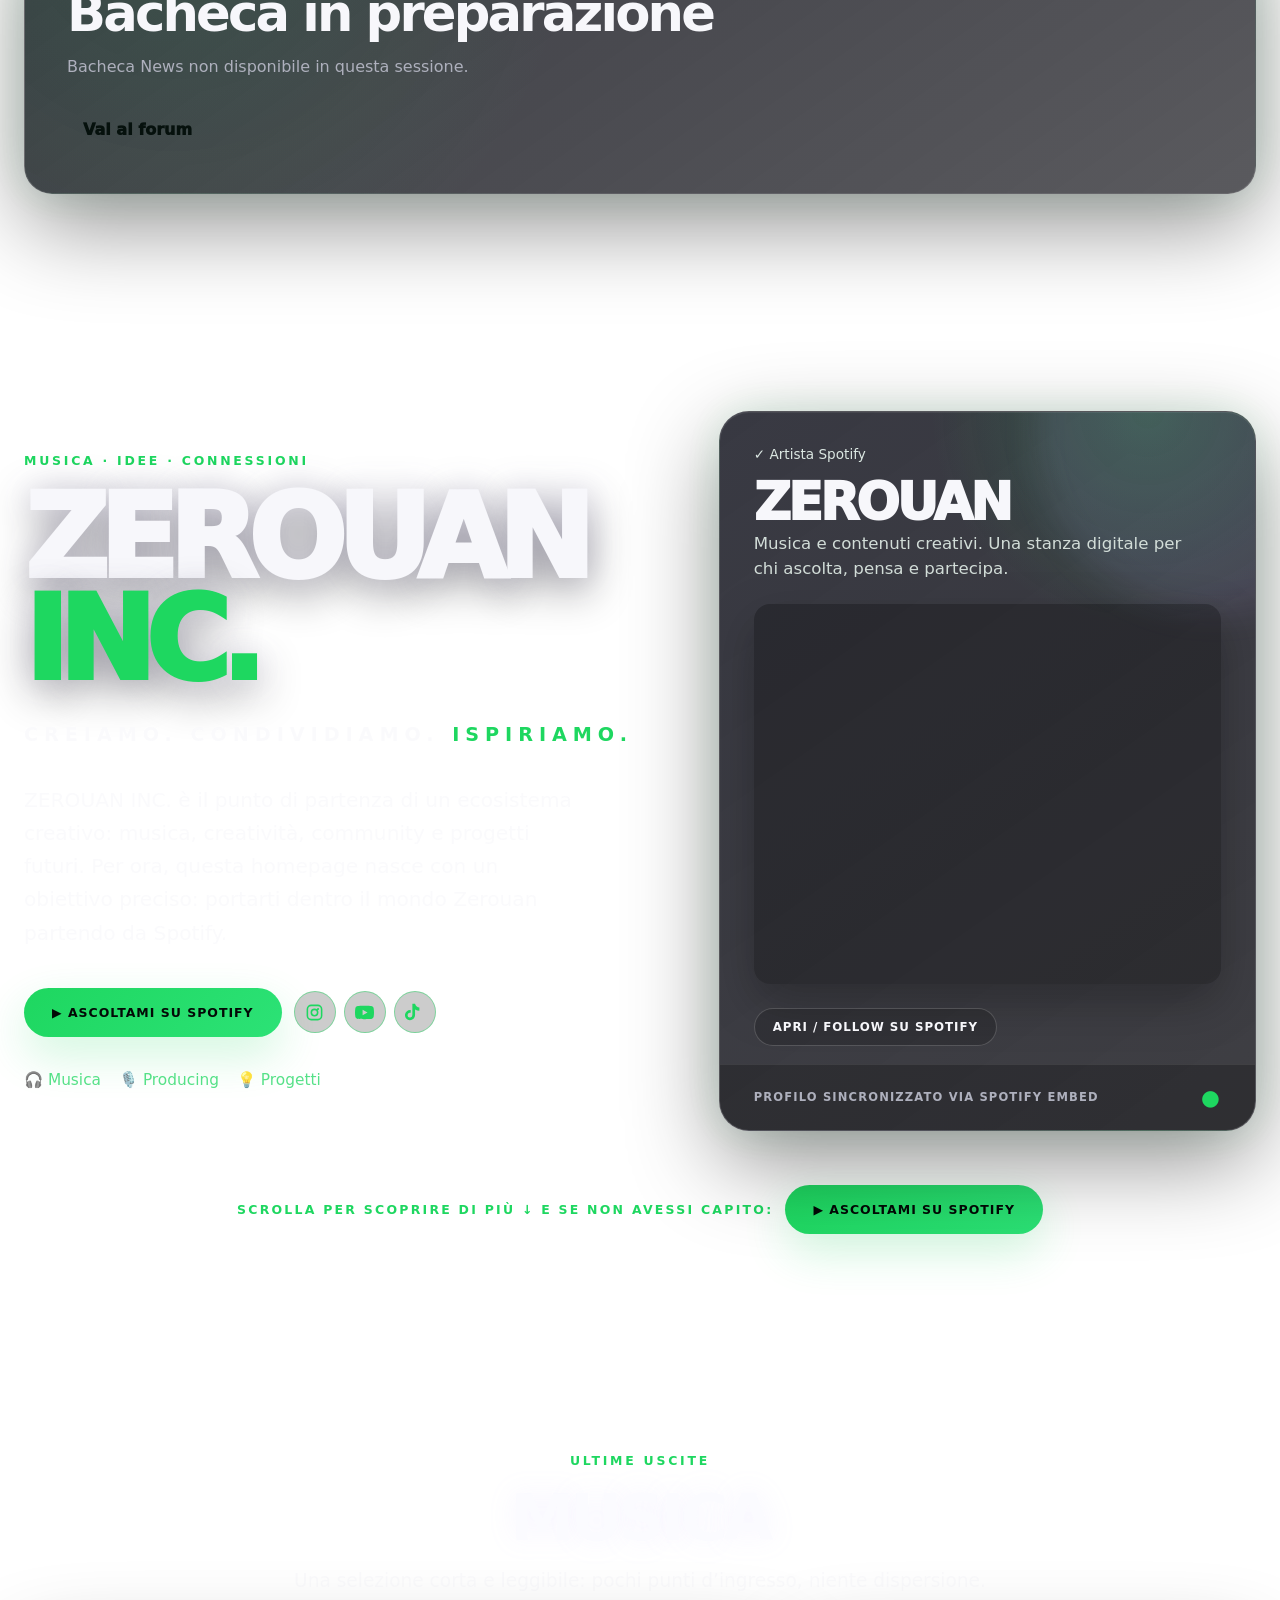
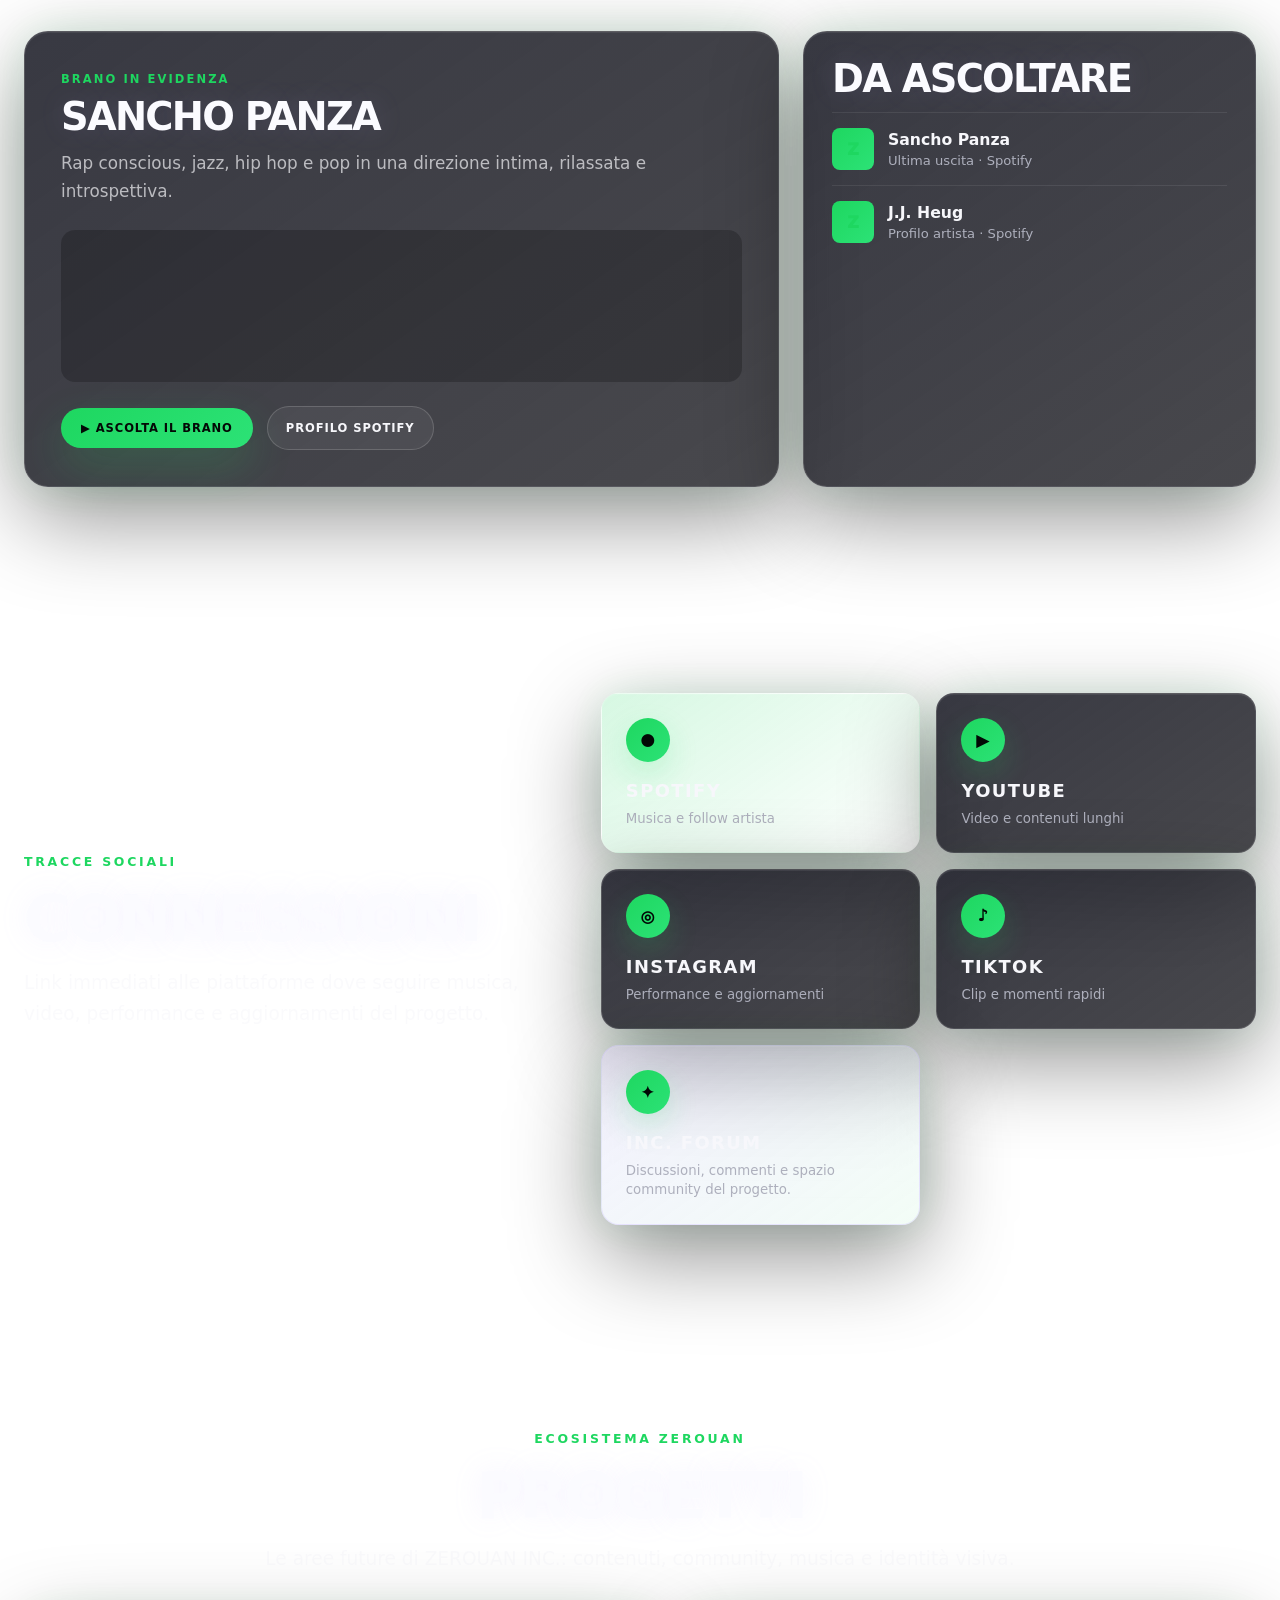
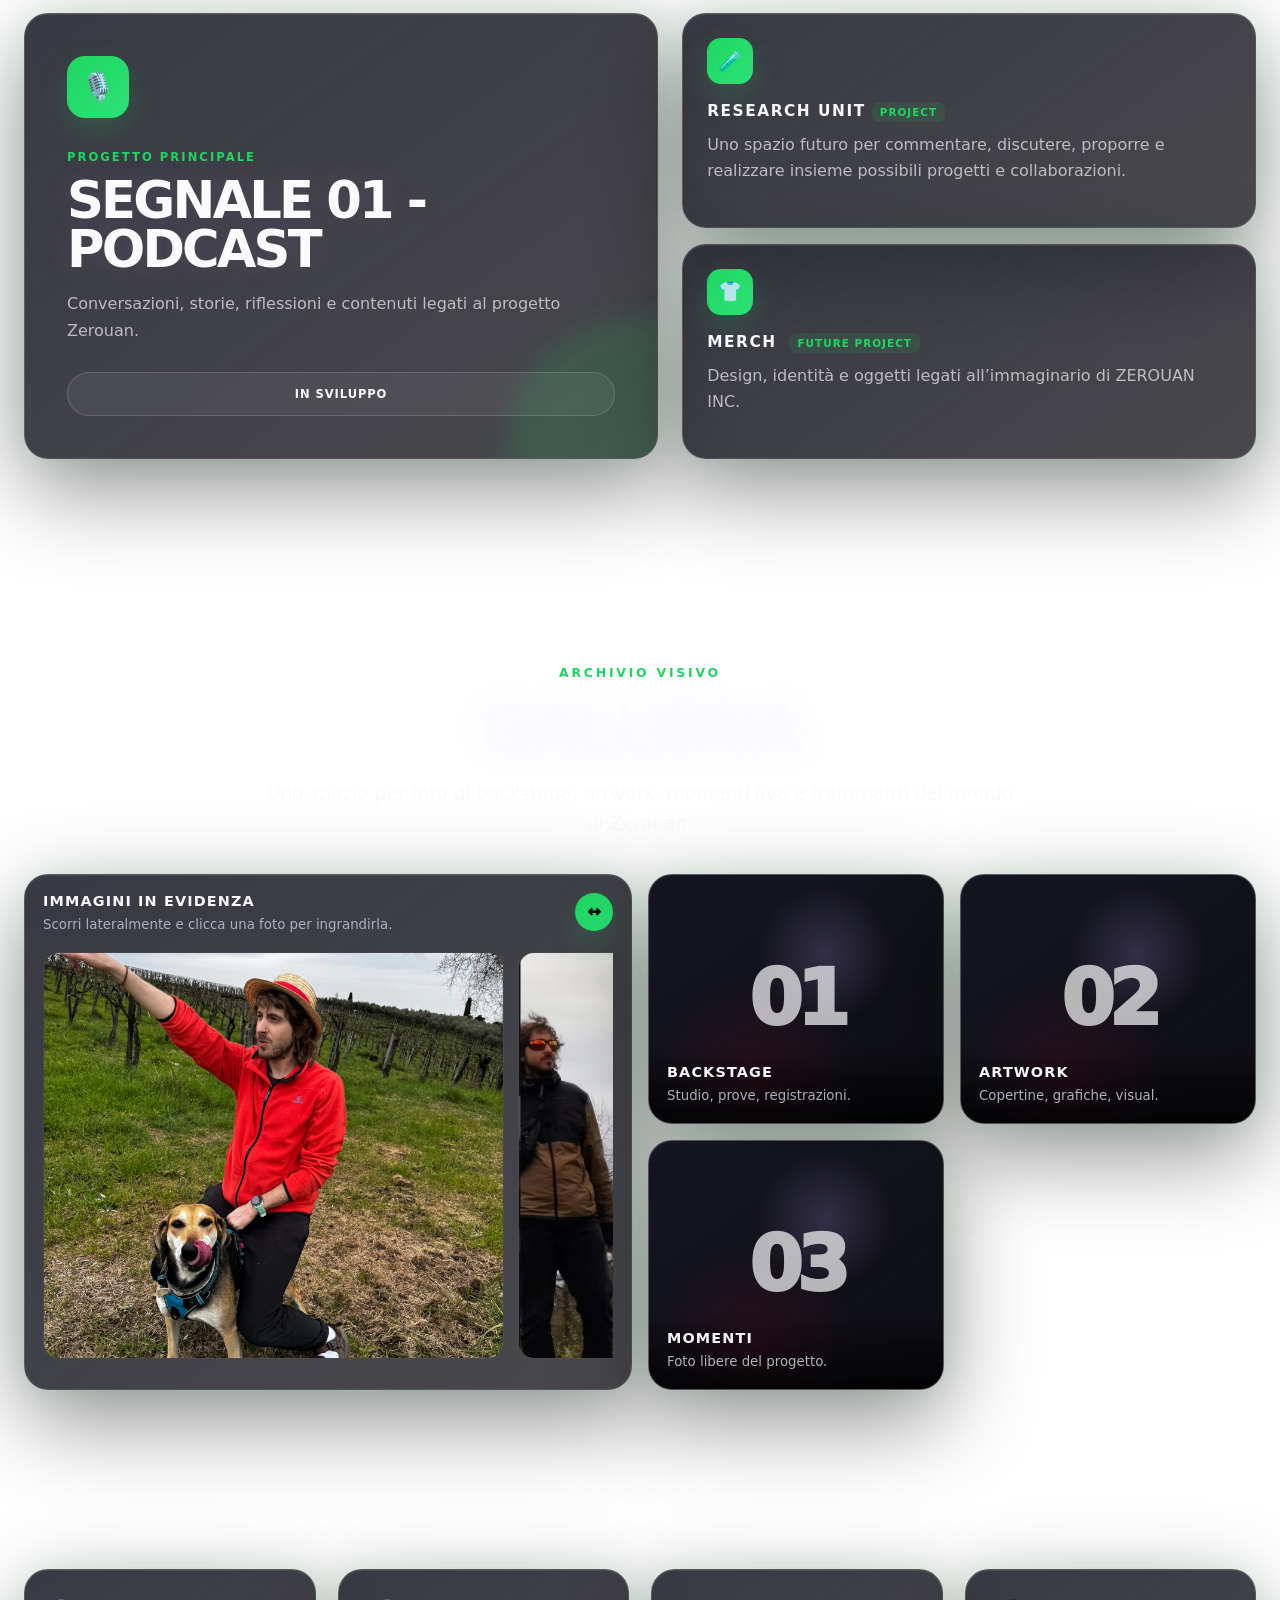
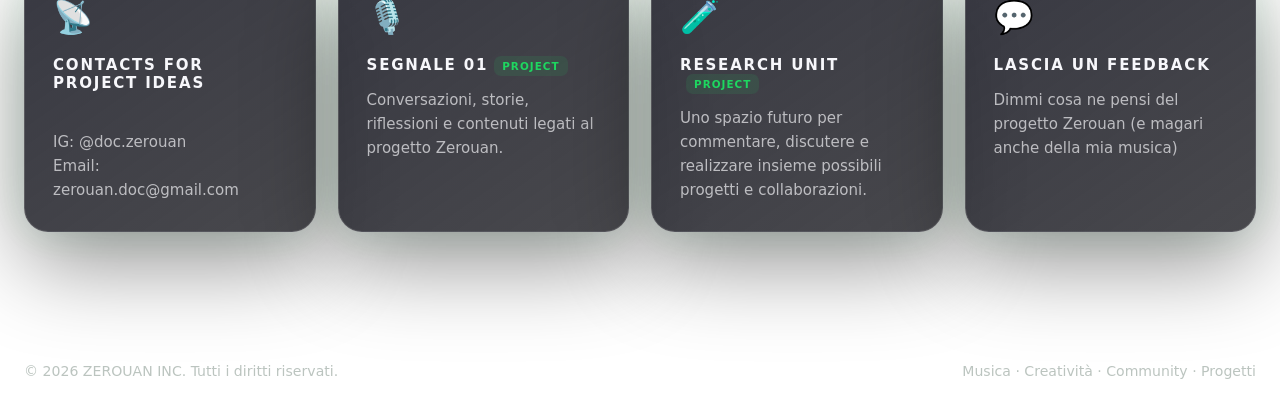
==== commit 27f39ee0: "Add files via upload" ====
--- a/index.html
+++ b/index.html
@@ -7,6 +7,7 @@
   <title>ZEROUAN INC. | Homepage</title>
 
   <link rel="stylesheet" href="style.css">
+  <script src="https://cdn.jsdelivr.net/npm/@supabase/supabase-js@2"></script>
 
   <style>
     /* === TRIKINELLA COMING SOON — homepage top section === */
@@ -553,6 +554,7 @@
       <nav class="nav-links" aria-label="Navigazione principale">
         <a href="feedback.html">Feedback</a>
         <a href="#musica">Musica</a>
+        <a href="#news">News</a>
         <a href="#connessioni">Connessioni</a>
         <a href="forum.html">INC. Forum</a>
         <a href="#sections">Progetti</a>
@@ -671,6 +673,24 @@
         </div>
 
         <p class="trikinella-scroll-hint">Scrolla per entrare nella homepage Zerouan ↓</p>
+      </div>
+    </section>
+
+    <section class="homepage-news-section" id="news" aria-labelledby="homepage-news-title">
+      <div class="container">
+        <div class="section-heading align-left homepage-news-heading">
+          <p class="eyebrow">Bacheca dal Forum</p>
+          <h2 id="homepage-news-title">News</h2>
+          <p>Notizie, post e discussioni selezionate dall'amministrazione: restano nel forum, ma qui diventano una bacheca rapida da leggere.</p>
+        </div>
+
+        <div class="homepage-news-board" id="homepageNewsBoard" aria-live="polite">
+          <article class="homepage-news-feature skeleton-news-card">
+            <span class="news-kicker">Caricamento</span>
+            <h3>Sto recuperando la bacheca dal forum</h3>
+            <p>Le news selezionate dagli admin appariranno qui.</p>
+          </article>
+        </div>
       </div>
     </section>
 
@@ -970,7 +990,7 @@
       </div>
     </section>
 
-    <section class="sections" id="sections">
+    <section class="sections contact-cards-section" id="contatti-progetti">
       <div class="container section-grid">
         <article class="section-card" id="web-radio">
           <div class="section-icon">📡</div>
@@ -980,13 +1000,13 @@
           </p>
         </article>
 
-        <article class="section-card" id="podcast">
+        <article class="section-card" id="podcast-card">
           <div class="section-icon">🎙️</div>
           <h3>Segnale 01<span class="soon">Project</span></h3>
           <p>Conversazioni, storie, riflessioni e contenuti legati al progetto Zerouan.</p>
         </article>
 
-        <article class="section-card" id="community">
+        <article class="section-card" id="research-unit-card">
           <div class="section-icon">🧪</div>
           <h3>Research Unit <span class="soon">Project</span></h3>
           <p>Uno spazio futuro per commentare, discutere e realizzare insieme possibili progetti e collaborazioni.</p>
--- a/style.css
+++ b/style.css
@@ -1125,6 +1125,36 @@
   }
 }
 
+@media (max-width: 980px) {
+  .homepage-news-board {
+    grid-template-columns: 1fr;
+  }
+
+  .homepage-news-feature {
+    min-height: 300px;
+  }
+}
+
+@media (max-width: 640px) {
+  .homepage-news-section {
+    padding: 58px 0;
+  }
+
+  .homepage-news-feature {
+    min-height: auto;
+    border-radius: 22px;
+    padding: 22px;
+  }
+
+  .homepage-news-feature h3 {
+    font-size: clamp(1.85rem, 10vw, 2.7rem);
+  }
+
+  .homepage-news-meta {
+    gap: 8px;
+  }
+}
+
 
 /* GALLERIA — IMMAGINI IN EVIDENZA SCORRIBILI */
 
@@ -2447,3 +2477,249 @@
   background: linear-gradient(145deg, rgba(183,167,255,0.16), rgba(30,215,96,0.055));
   border-color: rgba(183,167,255,0.22);
 }
+
+.homepage-news-section {
+  position: relative;
+  padding: clamp(72px, 8vw, 112px) 0;
+  background: transparent;
+  border-top: 1px solid rgba(255,255,255,0.08);
+}
+
+.homepage-news-heading {
+  max-width: 820px;
+  margin-bottom: clamp(24px, 4vw, 38px);
+}
+
+.homepage-news-board {
+  display: grid;
+  grid-template-columns: minmax(0, 1.15fr) minmax(300px, 0.85fr);
+  gap: 24px;
+  align-items: stretch;
+}
+
+.homepage-news-feature,
+.homepage-news-item {
+  display: flex;
+  flex-direction: column;
+  min-width: 0;
+  color: inherit;
+  text-decoration: none;
+  border: 1px solid var(--card-border);
+  background:
+    radial-gradient(circle at 12% 0%, rgba(30,215,96,0.11), transparent 36%),
+    linear-gradient(145deg, rgba(14,15,24,0.82), rgba(12,12,18,0.68));
+  box-shadow: var(--shadow);
+  backdrop-filter: blur(16px);
+}
+
+.homepage-news-feature {
+  justify-content: space-between;
+  min-height: 360px;
+  padding: clamp(26px, 4vw, 42px);
+  border-radius: 28px;
+}
+
+.homepage-news-feature h3 {
+  max-width: 760px;
+  margin: 18px 0 16px;
+  color: var(--text);
+  font-size: clamp(2rem, 4vw, 3.6rem);
+  line-height: 0.96;
+  letter-spacing: -0.055em;
+}
+
+.homepage-news-feature p {
+  max-width: 68ch;
+  margin: 0;
+  color: var(--muted);
+  line-height: 1.65;
+}
+
+.news-kicker {
+  width: fit-content;
+  max-width: 100%;
+  color: var(--accent);
+  font-size: 0.78rem;
+  font-weight: 950;
+  letter-spacing: 0.13em;
+  text-transform: uppercase;
+}
+
+.homepage-news-meta {
+  display: flex;
+  flex-wrap: wrap;
+  gap: 10px;
+  margin-top: 26px;
+}
+
+.homepage-news-meta span {
+  padding: 8px 10px;
+  border: 1px solid rgba(255,255,255,0.12);
+  border-radius: 999px;
+  color: rgba(247,247,251,0.78);
+  background: rgba(255,255,255,0.055);
+  font-size: 0.82rem;
+  font-weight: 800;
+}
+
+.homepage-news-cta {
+  display: inline-flex;
+  align-items: center;
+  justify-content: center;
+  width: fit-content;
+  margin-top: 28px;
+  padding: 12px 16px;
+  border-radius: 999px;
+  color: #06110d;
+  background: var(--accent);
+  font-weight: 950;
+}
+
+.homepage-news-list {
+  display: grid;
+  gap: 14px;
+}
+
+.homepage-news-item {
+  gap: 10px;
+  justify-content: center;
+  min-height: 82px;
+  padding: 18px;
+  border-radius: 20px;
+}
+
+.homepage-news-item strong {
+  color: var(--text);
+  font-size: 1.05rem;
+  line-height: 1.2;
+}
+
+.homepage-news-item small {
+  color: var(--muted);
+  line-height: 1.35;
+}
+
+.homepage-news-feature:hover,
+.homepage-news-item:hover {
+  transform: translateY(-3px);
+  border-color: rgba(30,215,96,0.28);
+}
+
+.homepage-news-empty {
+  grid-column: 1 / -1;
+  min-height: 260px;
+}
+
+.scroll-hint {
+  display: flex;
+  flex-wrap: wrap;
+  gap: 12px;
+  align-items: center;
+  justify-content: center;
+}
+
+.scroll-hint .hero-cta {
+  margin: 0;
+}
+
+.contact-cards-section {
+  padding-top: clamp(48px, 6vw, 76px);
+}
+
+/* === Responsive layout hardening across shared pages === */
+.container,
+.navbar,
+.nav-links,
+.header-actions,
+.hero,
+.hero-grid,
+.hero-copy,
+.hero-actions,
+.homepage-news-section,
+.homepage-news-board,
+.homepage-news-feature,
+.homepage-news-list,
+.homepage-news-item,
+.spotify-card,
+.feature-release-card,
+.release-list-card,
+.connection-card,
+.project-main-card,
+.project-card,
+.gallery-item,
+.featured-gallery-card,
+.trikinella-launch,
+.trikinella-stage,
+.trikinella-main-grid,
+.trikinella-main-card,
+.trikinella-reel-card,
+.trikinella-cover-card,
+.trikinella-copy,
+.release-actions,
+.mini-track{
+  min-width:0;
+}
+
+.spotify-card,
+.feature-release-card,
+.release-list-card,
+.connection-card,
+.project-main-card,
+.project-card,
+.gallery-item,
+.featured-gallery-card,
+.trikinella-main-card,
+.trikinella-reel-card,
+.trikinella-cover-card,
+.homepage-news-feature,
+.homepage-news-item,
+.mini-track{
+  overflow-wrap:anywhere;
+}
+
+.nav-links,
+.header-actions,
+.hero-actions,
+.release-actions{
+  min-width:0;
+}
+
+.nav-links a,
+.nav-cta,
+.hero-cta,
+.trikinella-button,
+.trikinella-pill,
+.connection-card strong,
+.connection-card small,
+.mini-track strong,
+.mini-track small{
+  min-width:0;
+}
+
+.release-list-card li,
+.mini-track{
+  min-width:0;
+}
+
+.release-list-card li > *,
+.mini-track > *{
+  min-width:0;
+}
+
+@media (max-width: 640px) {
+  .nav-links,
+  .header-actions,
+  .hero-actions,
+  .release-actions{
+    width:100%;
+  }
+
+  .nav-links a,
+  .nav-cta,
+  .hero-cta,
+  .release-actions .hero-cta,
+  .release-actions .ghost-button{
+    white-space:normal;
+    text-align:center;
+  }
+}
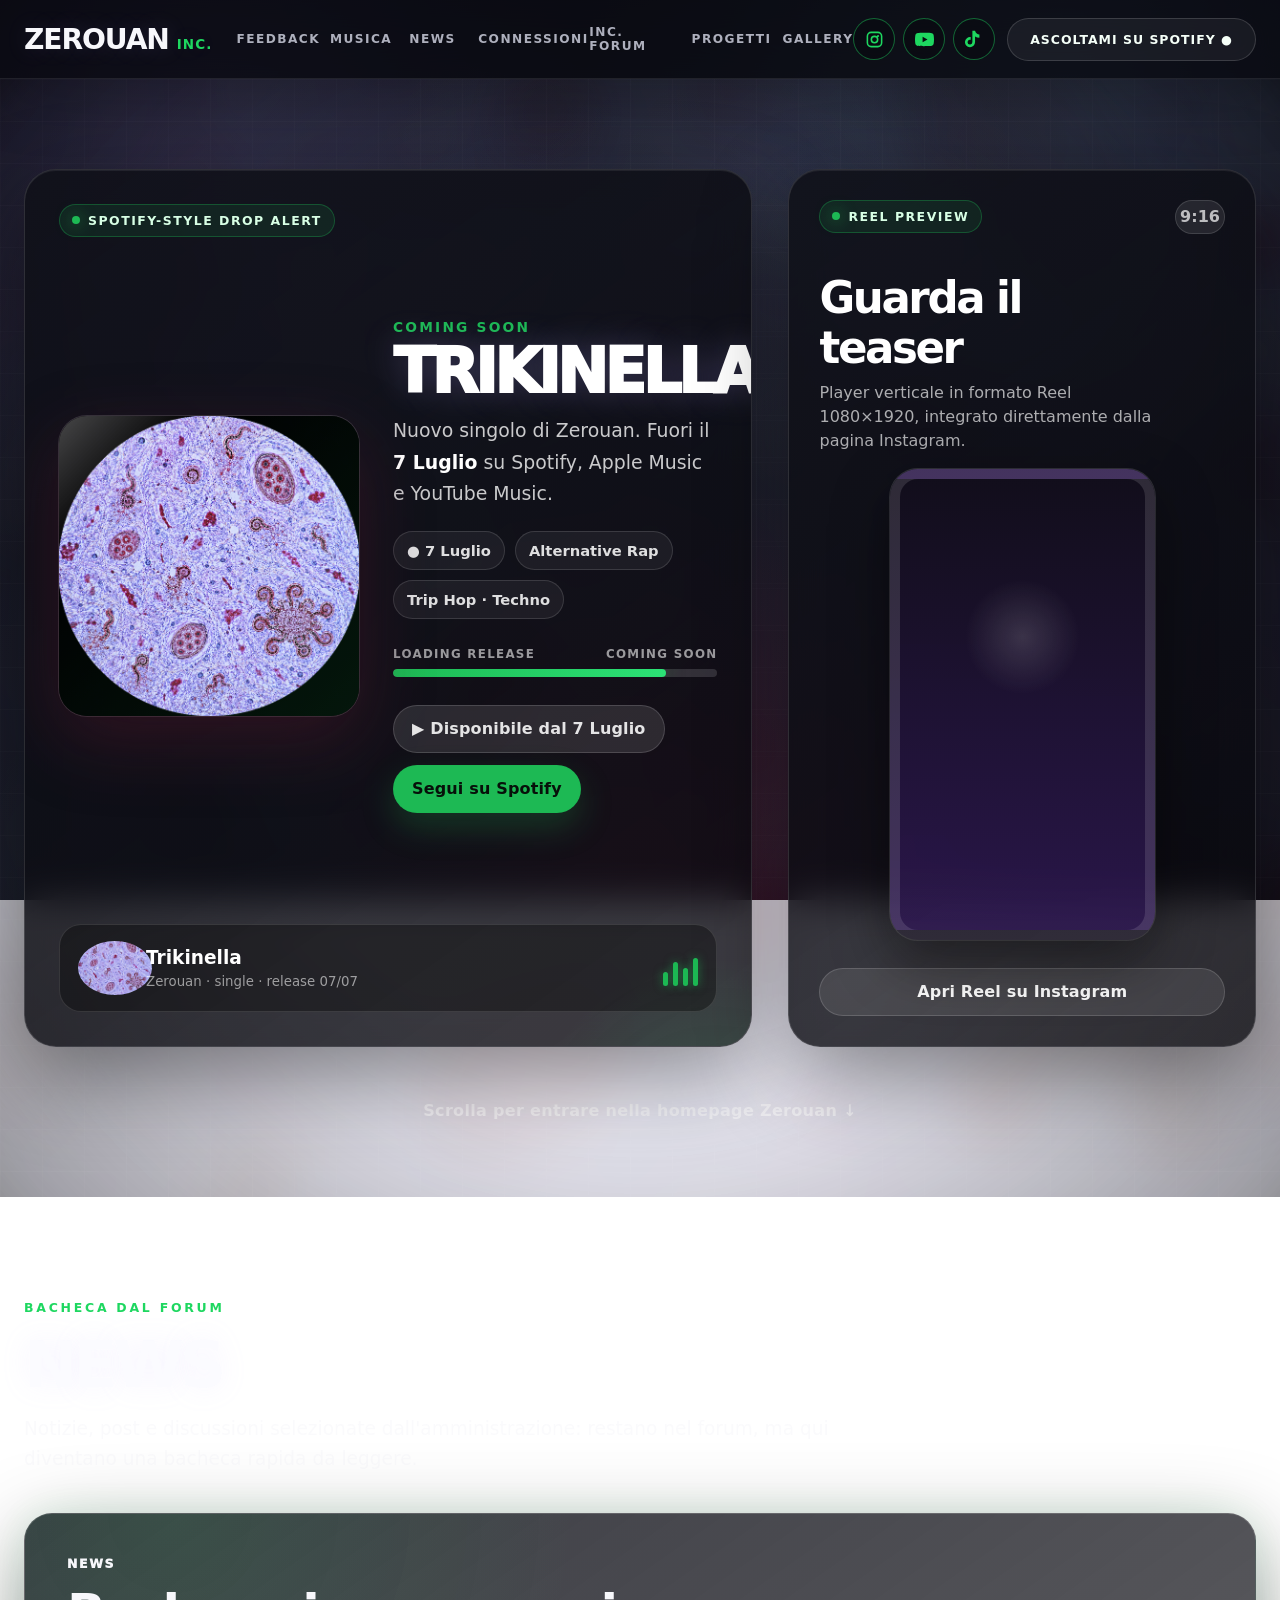
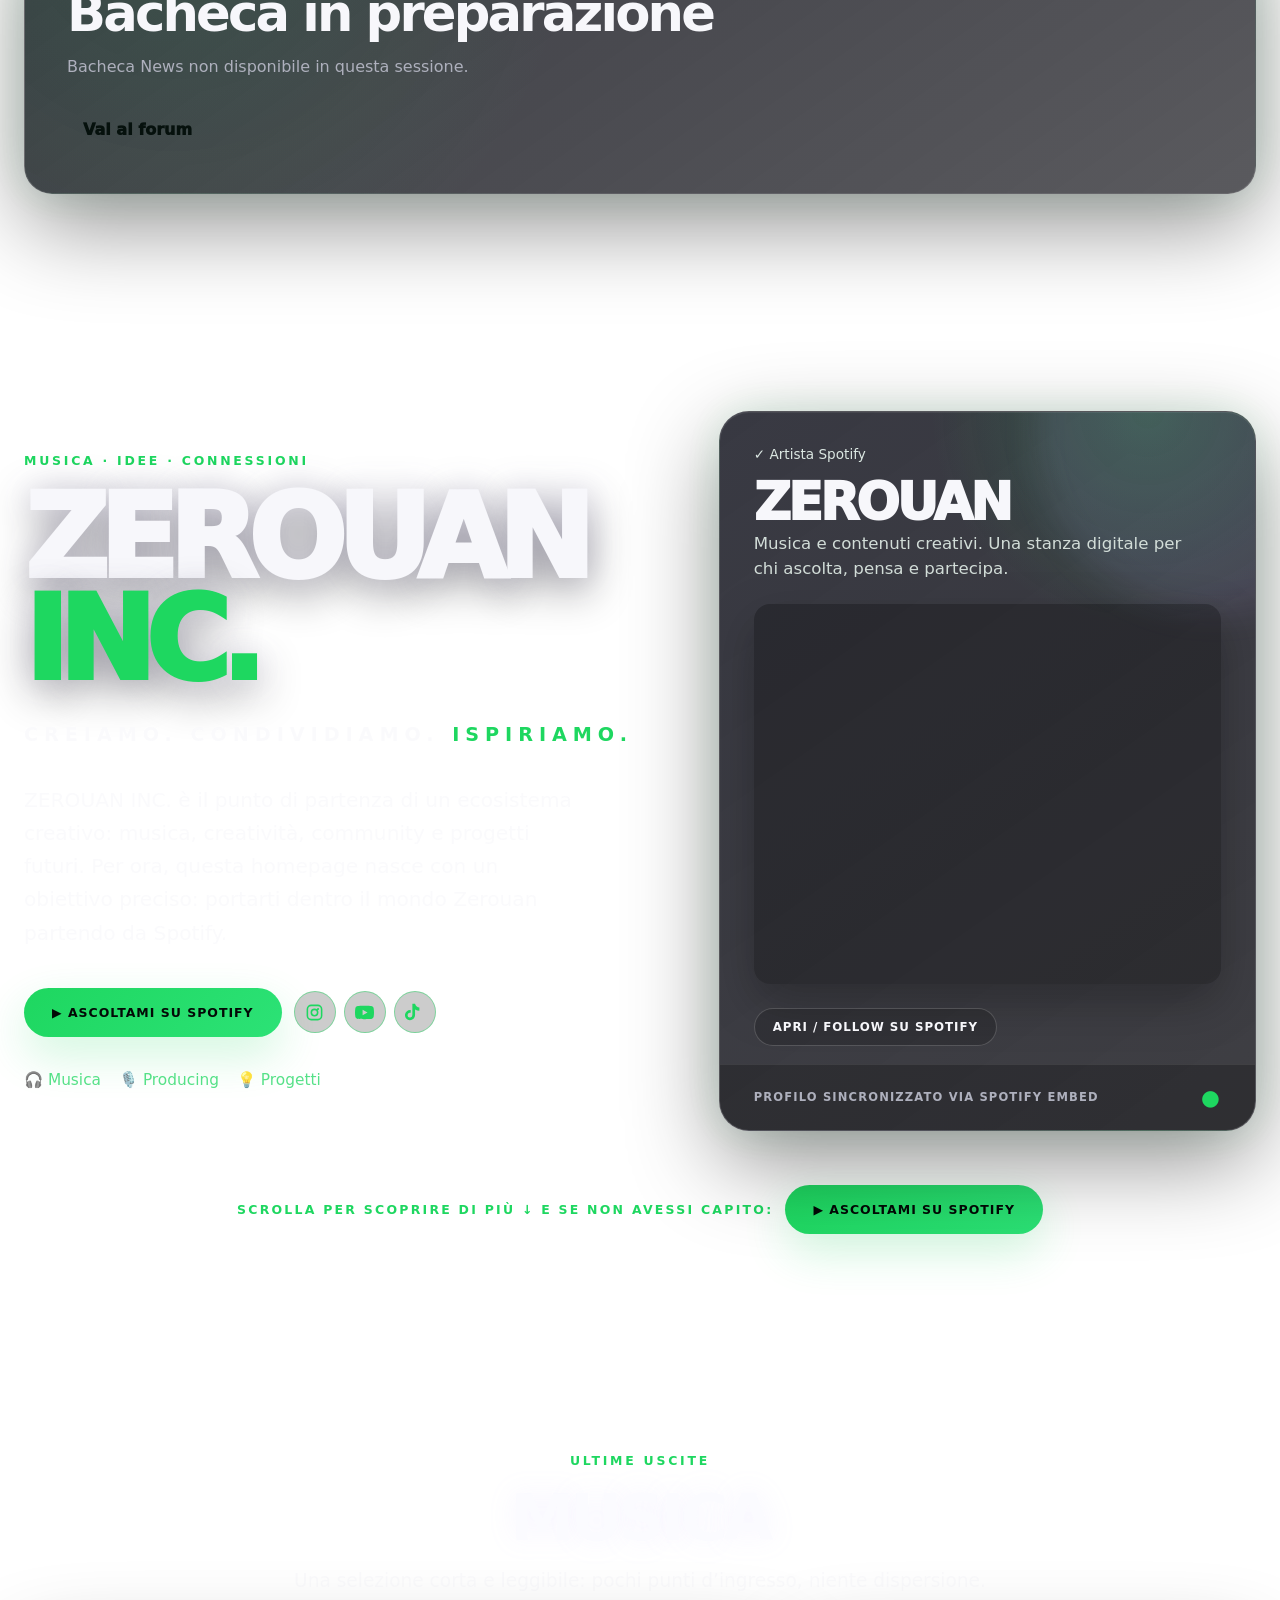
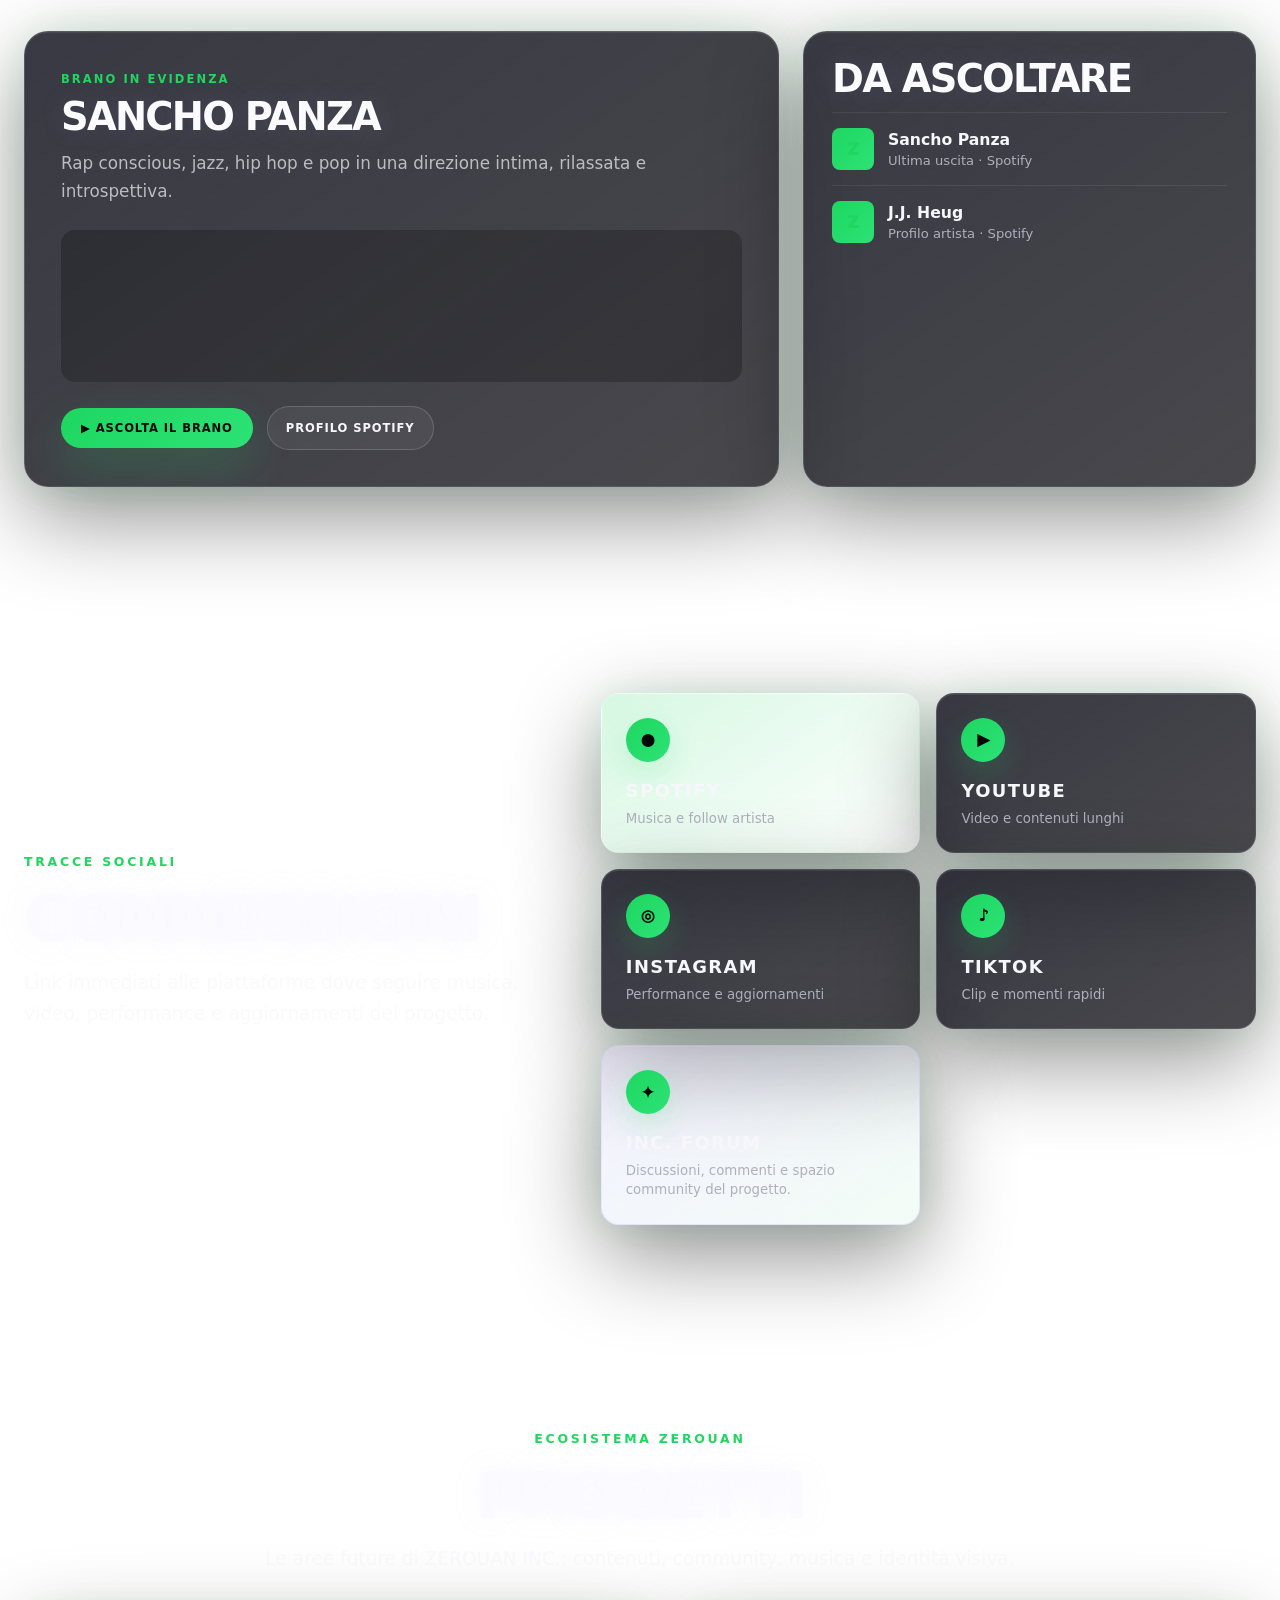
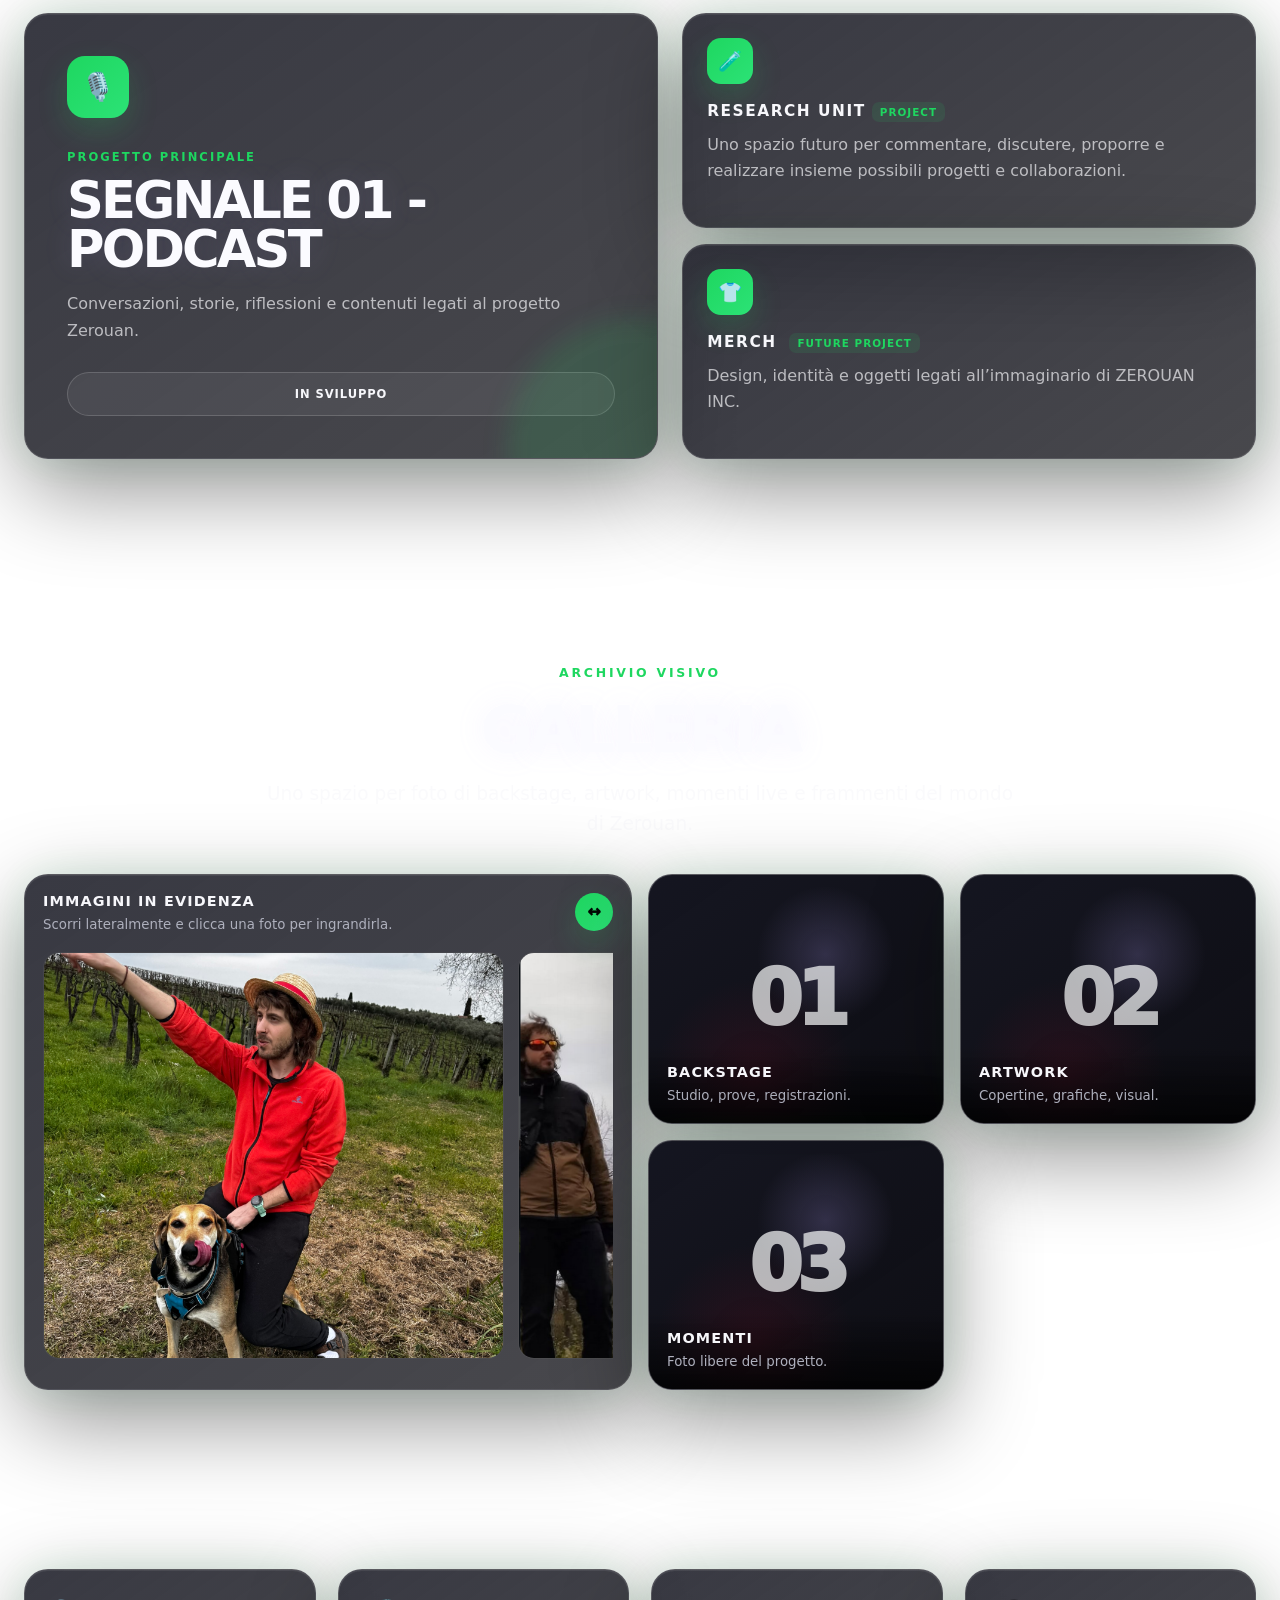
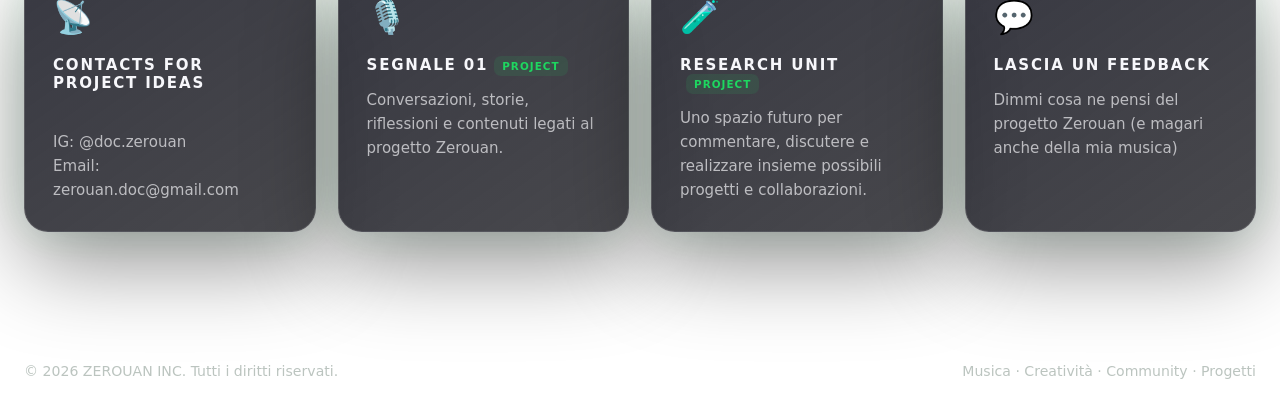
==== commit 58356324: "Add files via upload" ====
--- a/index.html
+++ b/index.html
@@ -1,1036 +1,1036 @@
-<!DOCTYPE html>
-<html lang="it">
-<head>
-  <meta charset="UTF-8" />
-  <meta name="viewport" content="width=device-width, initial-scale=1.0" />
-  <meta name="description" content="ZEROUAN INC. — musica, podcast, web radio, community e progetti creativi." />
-  <title>ZEROUAN INC. | Homepage</title>
-
-  <link rel="stylesheet" href="style.css">
-  <script src="https://cdn.jsdelivr.net/npm/@supabase/supabase-js@2"></script>
-
-  <style>
-    /* === TRIKINELLA COMING SOON — homepage top section === */
-    .trikinella-launch {
-      position: relative;
-      isolation: isolate;
-      overflow: hidden;
-      min-height: calc(100vh - 72px);
-      padding: clamp(88px, 10vw, 138px) 0 clamp(58px, 7vw, 92px);
-      background:
-        radial-gradient(circle at 15% 20%, rgba(165, 151, 255, 0.22), transparent 32%),
-        radial-gradient(circle at 84% 14%, rgba(130, 202, 255, 0.18), transparent 28%),
-        radial-gradient(circle at 50% 95%, rgba(161, 20, 48, 0.30), transparent 36%),
-        linear-gradient(135deg, #050508 0%, #10101a 42%, #08080d 100%);
-    }
-
-    .trikinella-launch::before {
-      content: "";
-      position: absolute;
-      inset: -12%;
-      z-index: -2;
-      background-image: url("assets/trikinella-cover.png");
-      background-size: cover;
-      background-position: center;
-      opacity: 0.13;
-      filter: blur(26px) saturate(1.25) contrast(1.05);
-      transform: scale(1.08);
-    }
-
-    .trikinella-launch::after {
-      content: "";
-      position: absolute;
-      inset: 0;
-      z-index: -1;
-      pointer-events: none;
-      background:
-        linear-gradient(rgba(255,255,255,0.025) 1px, transparent 1px),
-        linear-gradient(90deg, rgba(255,255,255,0.018) 1px, transparent 1px),
-        radial-gradient(circle at center, transparent 0 48%, rgba(0,0,0,0.52) 100%);
-      background-size: 42px 42px, 42px 42px, auto;
-    }
-
-    .trikinella-launch-grid {
-      display: grid;
-      grid-template-columns: minmax(0, 1.08fr) minmax(320px, 0.72fr);
-      gap: clamp(22px, 4vw, 44px);
-      align-items: stretch;
-    }
-
-    .trikinella-panel {
-      border: 1px solid rgba(255,255,255,0.13);
-      border-radius: 32px;
-      background: linear-gradient(145deg, rgba(15,16,24,0.88), rgba(8,8,13,0.78));
-      box-shadow: 0 28px 88px rgba(0,0,0,0.46), inset 0 1px 0 rgba(255,255,255,0.07);
-      backdrop-filter: blur(18px);
-      -webkit-backdrop-filter: blur(18px);
-    }
-
-    .trikinella-spotify-card {
-      position: relative;
-      overflow: hidden;
-      padding: clamp(22px, 3vw, 34px);
-    }
-
-    .trikinella-spotify-card::after {
-      content: "";
-      position: absolute;
-      right: -22%;
-      bottom: -34%;
-      width: 54%;
-      aspect-ratio: 1;
-      border-radius: 50%;
-      background: radial-gradient(circle, rgba(29,185,84,0.18), transparent 68%);
-      pointer-events: none;
-    }
-
-    .trikinella-eyebrow,
-    .trikinella-status {
-      display: inline-flex;
-      align-items: center;
-      gap: 8px;
-      width: fit-content;
-      margin: 0 0 18px;
-      padding: 8px 12px;
-      border: 1px solid rgba(29,185,84,0.33);
-      border-radius: 999px;
-      color: #d8ffe5;
-      background: rgba(29,185,84,0.11);
-      font-size: 0.78rem;
-      font-weight: 800;
-      letter-spacing: 0.12em;
-      text-transform: uppercase;
-    }
-
-    .trikinella-dot {
-      width: 8px;
-      height: 8px;
-      border-radius: 50%;
-      background: #1db954;
-      box-shadow: 0 0 16px rgba(29,185,84,0.78);
-    }
-
-    .trikinella-release-layout {
-      display: grid;
-      grid-template-columns: minmax(210px, 0.72fr) minmax(260px, 1fr);
-      gap: clamp(22px, 3.5vw, 36px);
-      align-items: center;
-      position: relative;
-      z-index: 1;
-    }
-
-    .trikinella-cover-wrap {
-      position: relative;
-      border-radius: 28px;
-      overflow: hidden;
-      background: #111;
-      box-shadow: 0 24px 70px rgba(84, 22, 43, 0.45), 0 0 0 1px rgba(255,255,255,0.15);
-      transform: rotate(-1.2deg);
-    }
-
-    .trikinella-cover-wrap::before {
-      content: "";
-      position: absolute;
-      inset: -2px;
-      background: linear-gradient(135deg, rgba(255,255,255,0.42), transparent 24%, rgba(29,185,84,0.18));
-      mix-blend-mode: screen;
-      pointer-events: none;
-      opacity: 0.68;
-    }
-
-    .trikinella-cover-wrap img {
-      display: block;
-      width: 100%;
-      aspect-ratio: 1;
-      object-fit: cover;
-    }
-
-    .trikinella-release-kicker {
-      display: block;
-      margin-bottom: 10px;
-      color: #1db954;
-      font-size: 0.86rem;
-      font-weight: 900;
-      letter-spacing: 0.16em;
-      text-transform: uppercase;
-    }
-
-    .trikinella-title {
-      margin: 0;
-      color: #fff;
-      font-size: clamp(2.9rem, 5.6vw, 4.85rem);
-      line-height: 0.88;
-      letter-spacing: -0.075em;
-      text-transform: uppercase;
-      text-shadow: 0 0 34px rgba(178,166,255,0.26);
-    }
-
-    .trikinella-subtitle {
-      margin: 16px 0 0;
-      max-width: 56ch;
-      color: rgba(255,255,255,0.78);
-      font-size: clamp(1rem, 1.55vw, 1.18rem);
-      line-height: 1.65;
-    }
-
-    .trikinella-date-row {
-      display: flex;
-      flex-wrap: wrap;
-      gap: 10px;
-      margin: 22px 0 0;
-    }
-
-    .trikinella-chip {
-      display: inline-flex;
-      align-items: center;
-      gap: 8px;
-      padding: 10px 13px;
-      border: 1px solid rgba(255,255,255,0.13);
-      border-radius: 999px;
-      color: rgba(255,255,255,0.86);
-      background: rgba(255,255,255,0.055);
-      font-size: 0.92rem;
-      font-weight: 700;
-    }
-
-    .trikinella-progress { margin: 28px 0 0; }
-
-    .trikinella-progress-labels {
-      display: flex;
-      justify-content: space-between;
-      margin-bottom: 8px;
-      max-width: 360px;
-      color: rgba(255,255,255,0.58);
-      font-size: 0.74rem;
-      font-weight: 900;
-      letter-spacing: 0.11em;
-      text-transform: uppercase;
-    }
-
-    .trikinella-progress-track {
-      width: min(360px, 100%);
-      height: 8px;
-      border-radius: 999px;
-      background: rgba(255,255,255,0.14);
-      overflow: hidden;
-    }
-
-    .trikinella-progress-fill {
-      display: block;
-      width: 84%;
-      height: 100%;
-      border-radius: inherit;
-      background: linear-gradient(90deg, #1db954, #2ce276);
-      box-shadow: 0 0 22px rgba(29,185,84,0.45);
-    }
-
-    .trikinella-actions {
-      display: flex;
-      flex-wrap: wrap;
-      gap: 12px;
-      margin-top: 28px;
-      align-items: center;
-    }
-
-    .trikinella-button {
-      display: inline-flex;
-      align-items: center;
-      justify-content: center;
-      min-height: 48px;
-      padding: 0 18px;
-      border: 1px solid rgba(255,255,255,0.15);
-      border-radius: 999px;
-      color: #fff;
-      background: rgba(255,255,255,0.09);
-      text-decoration: none;
-      font-weight: 900;
-      letter-spacing: 0.01em;
-      transition: transform 0.2s ease, border-color 0.2s ease, background 0.2s ease;
-    }
-
-    .trikinella-button:hover {
-      transform: translateY(-2px);
-      border-color: rgba(255,255,255,0.28);
-      background: rgba(255,255,255,0.14);
-    }
-
-    .trikinella-button.primary {
-      color: #07100a;
-      border-color: rgba(29,185,84,0.9);
-      background: #1db954;
-      box-shadow: 0 14px 34px rgba(29,185,84,0.23);
-    }
-
-    .trikinella-button.locked {
-      color: rgba(255,255,255,0.88);
-      cursor: default;
-      background: rgba(255,255,255,0.11);
-    }
-
-    .trikinella-button.locked:hover { transform: none; }
-
-    .trikinella-mini-player {
-      position: relative;
-      z-index: 1;
-      display: grid;
-      grid-template-columns: 54px minmax(0,1fr) auto;
-      gap: 14px;
-      align-items: center;
-      margin-top: clamp(26px, 4vw, 46px);
-      padding: 16px 18px;
-      border: 1px solid rgba(255,255,255,0.12);
-      border-radius: 22px;
-      background: rgba(0,0,0,0.36);
-    }
-
-    .trikinella-mini-cover {
-      width: 54px;
-      height: 54px;
-      border-radius: 50%;
-      object-fit: cover;
-    }
-
-    .trikinella-mini-player strong,
-    .trikinella-mini-player small {
-      display: block;
-    }
-
-    .trikinella-mini-player strong { color: #fff; }
-    .trikinella-mini-player small { color: rgba(255,255,255,0.56); margin-top: 3px; }
-
-    .trikinella-eq {
-      display: inline-flex;
-      align-items: end;
-      gap: 5px;
-      height: 36px;
-    }
-
-    .trikinella-eq span {
-      width: 5px;
-      border-radius: 999px;
-      background: #1db954;
-      box-shadow: 0 0 10px rgba(29,185,84,0.55);
-    }
-
-    .trikinella-eq span:nth-child(1) { height: 14px; }
-    .trikinella-eq span:nth-child(2) { height: 24px; }
-    .trikinella-eq span:nth-child(3) { height: 18px; }
-    .trikinella-eq span:nth-child(4) { height: 28px; }
-
-    .trikinella-reel-card {
-      display: flex;
-      flex-direction: column;
-      padding: clamp(22px, 2.5vw, 30px);
-    }
-
-    .trikinella-reel-header {
-      display: flex;
-      justify-content: space-between;
-      gap: 16px;
-      align-items: start;
-    }
-
-    .trikinella-reel-header h2 {
-      margin: 22px 0 8px;
-      color: #fff;
-      font-size: clamp(2rem, 3.4vw, 3rem);
-      letter-spacing: -0.055em;
-    }
-
-    .trikinella-reel-header p {
-      margin: 0;
-      color: rgba(255,255,255,0.66);
-      line-height: 1.5;
-    }
-
-    .trikinella-format-badge {
-      flex: 0 0 auto;
-      display: inline-flex;
-      align-items: center;
-      justify-content: center;
-      min-width: 50px;
-      min-height: 34px;
-      border-radius: 999px;
-      border: 1px solid rgba(255,255,255,0.13);
-      color: rgba(255,255,255,0.70);
-      background: rgba(255,255,255,0.09);
-      font-weight: 900;
-    }
-
-    .trikinella-reel-frame {
-      position: relative;
-      width: min(275px, 100%);
-      aspect-ratio: 9 / 16;
-      margin: 10px auto 28px;
-      border-radius: 28px;
-      overflow: hidden;
-      border: 10px solid rgba(255,255,255,0.12);
-      box-shadow: 0 22px 58px rgba(0,0,0,0.45), 0 0 0 1px rgba(255,255,255,0.14);
-      background:
-        radial-gradient(circle at 50% 35%, rgba(255,255,255,0.14), transparent 18%),
-        linear-gradient(180deg, rgba(18,14,28,0.98), rgba(47,25,82,0.88));
-    }
-
-    .trikinella-reel-frame iframe {
-      position: absolute;
-      inset: 0;
-      width: 100%;
-      height: 100%;
-      border: 0;
-      background: transparent;
-    }
-
-    .trikinella-scroll-hint {
-      margin: clamp(26px, 5vw, 54px) 0 0;
-      text-align: center;
-      color: rgba(255,255,255,0.58);
-      font-weight: 800;
-      letter-spacing: 0.02em;
-    }
-
-    @media (max-width: 1040px) {
-      .trikinella-launch-grid,
-      .trikinella-release-layout {
-        grid-template-columns: 1fr;
-      }
-
-      .trikinella-title {
-        font-size: clamp(3.2rem, 11vw, 5.4rem);
-      }
-
-      .trikinella-cover-wrap {
-        max-width: 390px;
-      }
-    }
-
-    @media (max-width: 620px) {
-      .trikinella-launch {
-        padding-top: 86px;
-      }
-
-      .trikinella-panel {
-        border-radius: 24px;
-      }
-
-      .trikinella-spotify-card,
-      .trikinella-reel-card {
-        padding: 18px;
-      }
-
-      .trikinella-mini-player {
-        grid-template-columns: 46px minmax(0,1fr);
-      }
-
-      .trikinella-eq {
-        display: none;
-      }
-    }
-
-    /* === Aggiornamento richiesto: sfondo globale Trikinella + proporzioni più simmetriche === */
-    body {
-      background:
-        radial-gradient(circle at 15% 20%, rgba(165, 151, 255, 0.22), transparent 32%),
-        radial-gradient(circle at 84% 14%, rgba(130, 202, 255, 0.18), transparent 28%),
-        radial-gradient(circle at 50% 95%, rgba(161, 20, 48, 0.30), transparent 36%),
-        linear-gradient(135deg, #050508 0%, #10101a 42%, #08080d 100%);
-      background-attachment: fixed;
-    }
-
-    body::before {
-      background-image:
-        linear-gradient(rgba(255,255,255,0.025) 1px, transparent 1px),
-        linear-gradient(90deg, rgba(255,255,255,0.018) 1px, transparent 1px);
-      background-size: 42px 42px;
-      opacity: 0.82;
-      mask-image: radial-gradient(circle at center, black 12%, transparent 90%);
-    }
-
-    body::after {
-      background:
-        radial-gradient(circle at 55% 20%, rgba(183, 167, 255, 0.08), transparent 31%),
-        linear-gradient(120deg, transparent 0%, rgba(30, 215, 96, 0.035) 42%, transparent 72%);
-    }
-
-    .hero,
-    .music-showcase,
-    .connection-section,
-    .project-section,
-    .gallery-section,
-    .sections {
-      background: transparent !important;
-    }
-
-    .trikinella-launch {
-      background: transparent;
-      min-height: calc(100vh - 78px);
-      display: grid;
-      align-items: center;
-      padding: clamp(84px, 7vw, 116px) 0 clamp(60px, 6vw, 88px);
-    }
-
-    .trikinella-launch-grid {
-      grid-template-columns: minmax(0, 1.34fr) minmax(340px, 0.86fr);
-      gap: clamp(24px, 3vw, 36px);
-      align-items: stretch;
-    }
-
-    .trikinella-spotify-card,
-    .trikinella-reel-card {
-      min-height: 560px;
-    }
-
-    .trikinella-spotify-card {
-      display: flex;
-      flex-direction: column;
-      justify-content: space-between;
-    }
-
-    .trikinella-release-layout {
-      grid-template-columns: clamp(225px, 24vw, 300px) minmax(0, 1fr);
-      gap: clamp(24px, 3vw, 34px);
-      align-items: center;
-    }
-
-    .trikinella-cover-wrap {
-      max-width: 300px;
-      justify-self: center;
-      transform: none;
-    }
-
-    .trikinella-title {
-      font-size: clamp(3rem, 4.8vw, 4.35rem);
-      letter-spacing: -0.062em;
-    }
-
-    .trikinella-reel-card {
-      justify-content: space-between;
-    }
-
-    .trikinella-reel-frame {
-      width: min(265px, 92%);
-      margin: 16px auto 28px;
-    }
-
-    .connection-card.forum {
-      background: linear-gradient(145deg, rgba(183,167,255,0.16), rgba(30,215,96,0.055));
-      border-color: rgba(183,167,255,0.22);
-    }
-
-    @media (max-width: 1040px) {
-      .trikinella-launch-grid,
-      .trikinella-release-layout {
-        grid-template-columns: 1fr;
-      }
-
-      .trikinella-spotify-card,
-      .trikinella-reel-card {
-        min-height: auto;
-      }
-    }
-
-  </style>
-</head>
-<body>
-  <!--
-    SOSTITUZIONI RAPIDE:
-    1. SPOTIFY_PROFILE_URL:
-       Il link Spotify è già inserito nei bottoni principali e nel box Spotify.
-       Nota tecnica severa: da un sito statico NON puoi forzare automaticamente il follow su Spotify.
-       Il bottone "FOLLOW SU SPOTIFY" apre il tuo profilo Spotify: il follow reale deve essere confermato dall'utente dentro Spotify.
-
-    2. SOCIAL NETWORK:
-       Sostituisci questi placeholder con i tuoi link reali:
-       - YOUR_INSTAGRAM_URL
-       - YOUR_YOUTUBE_URL
-       - YOUR_TIKTOK_URL
-
-    3. Se hai un logo vero, puoi sostituire la lettera Z dentro .avatar con una immagine.
-  -->
-
-  <header>
-    <div class="container navbar">
-      <a class="brand" href="#top" aria-label="Vai alla homepage">ZEROUAN <span>INC.</span></a>
-
-      <nav class="nav-links" aria-label="Navigazione principale">
-        <a href="feedback.html">Feedback</a>
-        <a href="#musica">Musica</a>
-        <a href="#news">News</a>
-        <a href="#connessioni">Connessioni</a>
-        <a href="forum.html">INC. Forum</a>
-        <a href="#sections">Progetti</a>
-        <a href="#galleria">Gallery</a>
-      </nav>
-
-      <div class="header-actions" aria-label="Link principali">
-        <div class="social-icons" aria-label="Social network Zerouan">
-          <a class="social-button" href="https://www.instagram.com/doc.zerouan" target="_blank" rel="noopener noreferrer" aria-label="Apri Instagram di Zerouan">
-            <svg viewBox="0 0 24 24" aria-hidden="true">
-              <path d="M7.75 2h8.5A5.76 5.76 0 0 1 22 7.75v8.5A5.76 5.76 0 0 1 16.25 22h-8.5A5.76 5.76 0 0 1 2 16.25v-8.5A5.76 5.76 0 0 1 7.75 2Zm0 2A3.75 3.75 0 0 0 4 7.75v8.5A3.75 3.75 0 0 0 7.75 20h8.5A3.75 3.75 0 0 0 20 16.25v-8.5A3.75 3.75 0 0 0 16.25 4h-8.5Zm8.75 2.2a1.3 1.3 0 1 1 0 2.6 1.3 1.3 0 0 1 0-2.6ZM12 7a5 5 0 1 1 0 10 5 5 0 0 1 0-10Zm0 2a3 3 0 1 0 0 6 3 3 0 0 0 0-6Z"/>
-            </svg>
-          </a>
-
-          <a class="social-button" href="https://www.youtube.com/@doc.zerouan" target="_blank" rel="noopener noreferrer" aria-label="Apri YouTube di Zerouan">
-            <svg viewBox="0 0 24 24" aria-hidden="true">
-              <path d="M23.5 6.2a3.02 3.02 0 0 0-2.13-2.14C19.49 3.56 12 3.56 12 3.56s-7.49 0-9.37.5A3.02 3.02 0 0 0 .5 6.2 31.46 31.46 0 0 0 0 12a31.46 31.46 0 0 0 .5 5.8 3.02 3.02 0 0 0 2.13 2.14c1.88.5 9.37.5 9.37.5s7.49 0 9.37-.5a3.02 3.02 0 0 0 2.13-2.14A31.46 31.46 0 0 0 24 12a31.46 31.46 0 0 0-.5-5.8ZM9.6 15.57V8.43L15.82 12 9.6 15.57Z"/>
-            </svg>
-          </a>
-
-          <a class="social-button" href="https://www.tiktok.com/@doc.zerouan" target="_blank" rel="noopener noreferrer" aria-label="Apri TikTok di Zerouan">
-            <svg viewBox="0 0 24 24" aria-hidden="true">
-              <path d="M18.2 5.6a5.55 5.55 0 0 1-3.38-1.16A5.74 5.74 0 0 1 12.72 1h-3.4v14.26a2.98 2.98 0 1 1-2.1-2.85V8.96a6.38 6.38 0 1 0 5.5 6.3V8.08a9.12 9.12 0 0 0 5.48 1.82V5.6Z"/>
-            </svg>
-          </a>
-        </div>
-
-        <a class="nav-cta" href="https://open.spotify.com/intl-it/artist/69viLass4Hx655goSGnoE2?si=1Jgr2YUBRT6Ba-IiNvjJiw" target="_blank" rel="noopener noreferrer">
-          Ascoltami su Spotify ●
-        </a>
-      </div>
-
-      <div class="mobile-menu-label">Menu</div>
-    </div>
-  </header>
-
-  <main id="top">
-
-    <section class="trikinella-launch" id="trikinella-coming-soon" aria-labelledby="trikinella-title">
-      <div class="container">
-        <div class="trikinella-launch-grid">
-          <article class="trikinella-panel trikinella-spotify-card" aria-label="Coming Soon Spotify-style per Trikinella">
-            <p class="trikinella-eyebrow"><span class="trikinella-dot" aria-hidden="true"></span> Spotify-style drop alert</p>
-
-            <div class="trikinella-release-layout">
-              <div class="trikinella-cover-wrap">
-                <img src="assets/trikinella-cover.png" alt="Cover ufficiale del singolo Trikinella" loading="eager">
-              </div>
-
-              <div class="trikinella-release-copy">
-                <span class="trikinella-release-kicker">Coming Soon</span>
-                <h1 class="trikinella-title" id="trikinella-title">TRIKINELLA</h1>
-                <p class="trikinella-subtitle">
-                  Nuovo singolo di Zerouan. Fuori il <strong>7 Luglio</strong> su Spotify, Apple Music e YouTube Music.
-                </p>
-
-                <div class="trikinella-date-row" aria-label="Informazioni uscita Trikinella">
-                  <span class="trikinella-chip">● 7 Luglio</span>
-                  <span class="trikinella-chip">Alternative Rap</span>
-                  <span class="trikinella-chip">Trip Hop · Techno</span>
-                </div>
-
-                <div class="trikinella-progress" aria-hidden="true">
-                  <div class="trikinella-progress-labels">
-                    <span>Loading release</span>
-                    <span>Coming soon</span>
-                  </div>
-                  <div class="trikinella-progress-track">
-                    <span class="trikinella-progress-fill"></span>
-                  </div>
-                </div>
-
-                <div class="trikinella-actions">
-                  <span class="trikinella-button locked" aria-disabled="true">▶ Disponibile dal 7 Luglio</span>
-                  <a class="trikinella-button primary" href="https://open.spotify.com/intl-it/artist/69viLass4Hx655goSGnoE2?si=1Jgr2YUBRT6Ba-IiNvjJiw" target="_blank" rel="noopener noreferrer">
-                    Segui su Spotify
-                  </a>
-                </div>
-              </div>
-            </div>
-
-            <div class="trikinella-mini-player" aria-label="Mini player statico Trikinella">
-              <img class="trikinella-mini-cover" src="assets/trikinella-cover.png" alt="Mini cover Trikinella" loading="lazy">
-              <span>
-                <strong>Trikinella</strong>
-                <small>Zerouan · single · release 07/07</small>
-              </span>
-              <span class="trikinella-eq" aria-hidden="true"><span></span><span></span><span></span><span></span></span>
-            </div>
-          </article>
-
-          <aside class="trikinella-panel trikinella-reel-card" aria-label="Player video Instagram Reel Trikinella">
-            <div class="trikinella-reel-header">
-              <div>
-                <span class="trikinella-status"><span class="trikinella-dot" aria-hidden="true"></span> Reel Preview</span>
-                <h2>Guarda il teaser</h2>
-                <p>Player verticale in formato Reel 1080×1920, integrato direttamente dalla pagina Instagram.</p>
-              </div>
-              <span class="trikinella-format-badge">9:16</span>
-            </div>
-
-            <div class="trikinella-reel-frame">
-              <iframe
-                src="https://www.instagram.com/reel/DZ0Do48N2WL/embed/"
-                title="Instagram Reel — Trikinella teaser"
-                allow="autoplay; clipboard-write; encrypted-media; picture-in-picture; web-share"
-                allowfullscreen
-                loading="lazy">
-              </iframe>
-            </div>
-
-            <a class="trikinella-button" href="https://www.instagram.com/reel/DZ0Do48N2WL/?utm_source=ig_web_copy_link&igsh=MzRlODBiNWFlZA==" target="_blank" rel="noopener noreferrer">
-              Apri Reel su Instagram
-            </a>
-          </aside>
-        </div>
-
-        <p class="trikinella-scroll-hint">Scrolla per entrare nella homepage Zerouan ↓</p>
-      </div>
-    </section>
-
-    <section class="homepage-news-section" id="news" aria-labelledby="homepage-news-title">
-      <div class="container">
-        <div class="section-heading align-left homepage-news-heading">
-          <p class="eyebrow">Bacheca dal Forum</p>
-          <h2 id="homepage-news-title">News</h2>
-          <p>Notizie, post e discussioni selezionate dall'amministrazione: restano nel forum, ma qui diventano una bacheca rapida da leggere.</p>
-        </div>
-
-        <div class="homepage-news-board" id="homepageNewsBoard" aria-live="polite">
-          <article class="homepage-news-feature skeleton-news-card">
-            <span class="news-kicker">Caricamento</span>
-            <h3>Sto recuperando la bacheca dal forum</h3>
-            <p>Le news selezionate dagli admin appariranno qui.</p>
-          </article>
-        </div>
-      </div>
-    </section>
-
-    <section class="hero">
-      <div class="container">
-        <div class="hero-grid">
-          <div class="hero-copy">
-            <p class="eyebrow">Musica · Idee · Connessioni</p>
-
-            <h1>ZEROUAN <span class="accent">INC.</span></h1>
-
-            <p class="tagline">Creiamo. Condividiamo. <strong>Ispiriamo.</strong></p>
-
-            <p class="intro">
-              ZEROUAN INC. è il punto di partenza di un ecosistema creativo:
-              musica, creatività, community e progetti futuri.
-              Per ora, questa homepage nasce con un obiettivo preciso:
-              portarti dentro il mondo Zerouan partendo da Spotify.
-            </p>
-
-            <div class="hero-actions">
-              <div class="cta-social-row">
-                <a class="hero-cta" href="https://open.spotify.com/intl-it/artist/69viLass4Hx655goSGnoE2?si=1Jgr2YUBRT6Ba-IiNvjJiw" target="_blank" rel="noopener noreferrer">
-                  ▶ Ascoltami su Spotify
-                </a>
-
-                <div class="social-icons" aria-label="Social network Zerouan">
-                  <a class="social-button" href="https://www.instagram.com/doc.zerouan" target="_blank" rel="noopener noreferrer" aria-label="Apri Instagram di Zerouan">
-                    <svg viewBox="0 0 24 24" aria-hidden="true">
-                      <path d="M7.75 2h8.5A5.76 5.76 0 0 1 22 7.75v8.5A5.76 5.76 0 0 1 16.25 22h-8.5A5.76 5.76 0 0 1 2 16.25v-8.5A5.76 5.76 0 0 1 7.75 2Zm0 2A3.75 3.75 0 0 0 4 7.75v8.5A3.75 3.75 0 0 0 7.75 20h8.5A3.75 3.75 0 0 0 20 16.25v-8.5A3.75 3.75 0 0 0 16.25 4h-8.5Zm8.75 2.2a1.3 1.3 0 1 1 0 2.6 1.3 1.3 0 0 1 0-2.6ZM12 7a5 5 0 1 1 0 10 5 5 0 0 1 0-10Zm0 2a3 3 0 1 0 0 6 3 3 0 0 0 0-6Z"/>
-                    </svg>
-                  </a>
-
-                  <a class="social-button" href="https://www.youtube.com/@doc.zerouan" target="_blank" rel="noopener noreferrer" aria-label="Apri YouTube di Zerouan">
-                    <svg viewBox="0 0 24 24" aria-hidden="true">
-                      <path d="M23.5 6.2a3.02 3.02 0 0 0-2.13-2.14C19.49 3.56 12 3.56 12 3.56s-7.49 0-9.37.5A3.02 3.02 0 0 0 .5 6.2 31.46 31.46 0 0 0 0 12a31.46 31.46 0 0 0 .5 5.8 3.02 3.02 0 0 0 2.13 2.14c1.88.5 9.37.5 9.37.5s7.49 0 9.37-.5a3.02 3.02 0 0 0 2.13-2.14A31.46 31.46 0 0 0 24 12a31.46 31.46 0 0 0-.5-5.8ZM9.6 15.57V8.43L15.82 12 9.6 15.57Z"/>
-                    </svg>
-                  </a>
-
-                  <a class="social-button" href="https://www.tiktok.com/@doc.zerouan" target="_blank" rel="noopener noreferrer" aria-label="Apri TikTok di Zerouan">
-                    <svg viewBox="0 0 24 24" aria-hidden="true">
-                      <path d="M18.2 5.6a5.55 5.55 0 0 1-3.38-1.16A5.74 5.74 0 0 1 12.72 1h-3.4v14.26a2.98 2.98 0 1 1-2.1-2.85V8.96a6.38 6.38 0 1 0 5.5 6.3V8.08a9.12 9.12 0 0 0 5.48 1.82V5.6Z"/>
-                    </svg>
-                  </a>
-                </div>
-              </div>
-
-              <!--<a class="secondary-link" href="#sections">Scopri il progetto</a>-->
-            </div>
-
-            <div class="meta-row" aria-label="Categorie del progetto">
-              <span>🎧 Musica</span>
-              <span>🎙️ Producing</span>
-              <span>💡 Progetti</span>
-            </div>
-          </div>
-
-          <aside class="spotify-card spotify-live-card" aria-label="Anteprima Spotify aggiornata di Zerouan">
-            <div class="spotify-live-header">
-              <div>
-                <p class="verified">✓ Artista Spotify</p>
-                <p class="profile-name">Zerouan</p>
-                <p class="profile-role">Musica e contenuti creativi. Una stanza digitale per chi ascolta, pensa e partecipa.</p>
-              </div>
-            </div>
-
-            <iframe
-              class="spotify-artist-embed"
-              src="https://open.spotify.com/embed/artist/69viLass4Hx655goSGnoE2?utm_source=generator&theme=0"
-              width="100%"
-              height="380"
-              frameborder="0"
-              allowfullscreen=""
-              allow="autoplay; clipboard-write; encrypted-media; fullscreen; picture-in-picture"
-              loading="lazy"
-              title="Player Spotify ufficiale — Zerouan">
-            </iframe>
-
-            <div class="spotify-live-actions">
-              <a class="follow-button" href="https://open.spotify.com/intl-it/artist/69viLass4Hx655goSGnoE2?si=1Jgr2YUBRT6Ba-IiNvjJiw" target="_blank" rel="noopener noreferrer" aria-label="Apri il profilo Spotify di Zerouan per seguirlo">
-                Apri / Follow su Spotify
-              </a>
-            </div>
-
-            <a class="spotify-footer" href="https://open.spotify.com/intl-it/artist/69viLass4Hx655goSGnoE2?si=1Jgr2YUBRT6Ba-IiNvjJiw" target="_blank" rel="noopener noreferrer">
-              <span>Profilo sincronizzato via Spotify Embed</span>
-              <span class="spotify-logo">●</span>
-            </a>
-          </aside>
-        </div>
-
-        <p class="scroll-hint">Scrolla per scoprire di più ↓ 
-          E se non avessi capito: <a class="hero-cta" href="https://open.spotify.com/intl-it/artist/69viLass4Hx655goSGnoE2?si=1Jgr2YUBRT6Ba-IiNvjJiw" target="_blank" rel="noopener noreferrer">
-                  ▶ Ascoltami su Spotify
-                </a></p>
-      </div>
-    </section>
-
-
-    <section class="music-showcase" id="musica" aria-labelledby="music-title">
-      <div class="container">
-        <div class="section-heading">
-          <p class="eyebrow">Ultime uscite</p>
-          <h2 id="music-title">Musica</h2>
-          <p>Una selezione corta e leggibile: pochi punti d’ingresso, niente dispersione.</p>
-        </div>
-
-        <div class="music-showcase-grid">
-          <article class="feature-release-card" aria-label="Ultimo brano in evidenza">
-            <div class="release-copy">
-              <span class="release-kicker">Brano in evidenza</span>
-              <h3>Sancho Panza</h3>
-              <p>Rap conscious, jazz, hip hop e pop in una direzione intima, rilassata e introspettiva.</p>
-            </div>
-
-            <iframe
-              class="spotify-embed"
-              src="https://open.spotify.com/embed/track/2PH4NezxXWFSlYpkEN3tWE?utm_source=generator"
-              width="100%"
-              height="152"
-              frameborder="0"
-              allowfullscreen=""
-              allow="autoplay; clipboard-write; encrypted-media; fullscreen; picture-in-picture"
-              loading="lazy"
-              title="Player Spotify — Sancho Panza">
-            </iframe>
-
-            <div class="release-actions">
-              <a class="hero-cta compact" href="https://open.spotify.com/track/2PH4NezxXWFSlYpkEN3tWE" target="_blank" rel="noopener noreferrer">
-                ▶ Ascolta il brano
-              </a>
-
-              <a class="ghost-button" href="https://open.spotify.com/intl-it/artist/69viLass4Hx655goSGnoE2?si=1Jgr2YUBRT6Ba-IiNvjJiw" target="_blank" rel="noopener noreferrer">
-                Profilo Spotify
-              </a>
-            </div>
-          </article>
-
-          <aside class="release-list-card" aria-label="Altri contenuti musicali">
-            <h3>Da ascoltare</h3>
-
-            <a class="mini-track" href="https://open.spotify.com/track/2PH4NezxXWFSlYpkEN3tWE" target="_blank" rel="noopener noreferrer">
-              <span class="track-cover">Z</span>
-              <span>
-                <strong>Sancho Panza</strong>
-                <small>Ultima uscita · Spotify</small>
-              </span>
-            </a>
-
-            <a class="mini-track" href="https://open.spotify.com/intl-it/artist/69viLass4Hx655goSGnoE2?si=1Jgr2YUBRT6Ba-IiNvjJiw" target="_blank" rel="noopener noreferrer">
-              <span class="track-cover">Z</span>
-              <span>
-                <strong>J.J. Heug</strong>
-                <small>Profilo artista · Spotify</small>
-              </span>
-            </a>
-          </aside>
-        </div>
-      </div>
-    </section>
-
-    <section class="connection-section" id="connessioni" aria-labelledby="connection-title">
-      <div class="container connection-inner">
-        <div class="section-heading align-left">
-          <p class="eyebrow">Tracce sociali</p>
-          <h2 id="connection-title">Connessioni</h2>
-          <p>Link immediati alle piattaforme dove seguire musica, video, performance e aggiornamenti del progetto.</p>
-        </div>
-
-        <div class="connection-grid" aria-label="Collegamenti social Zerouan">
-          <a class="connection-card spotify" href="https://open.spotify.com/intl-it/artist/69viLass4Hx655goSGnoE2?si=1Jgr2YUBRT6Ba-IiNvjJiw" target="_blank" rel="noopener noreferrer">
-            <span class="connection-icon">●</span>
-            <strong>Spotify</strong>
-            <small>Musica e follow artista</small>
-          </a>
-
-          <a class="connection-card" href="https://www.youtube.com/@doc.zerouan" target="_blank" rel="noopener noreferrer">
-            <span class="connection-icon">▶</span>
-            <strong>YouTube</strong>
-            <small>Video e contenuti lunghi</small>
-          </a>
-
-          <a class="connection-card" href="https://www.instagram.com/doc.zerouan" target="_blank" rel="noopener noreferrer">
-            <span class="connection-icon">◎</span>
-            <strong>Instagram</strong>
-            <small>Performance e aggiornamenti</small>
-          </a>
-
-          <a class="connection-card" href="https://www.tiktok.com/@doc.zerouan" target="_blank" rel="noopener noreferrer">
-            <span class="connection-icon">♪</span>
-            <strong>TikTok</strong>
-            <small>Clip e momenti rapidi</small>
-          </a>
-
-          <a class="connection-card forum" href="forum.html" aria-label="Apri INC. Forum">
-            <span class="connection-icon">✦</span>
-            <strong>INC. Forum</strong>
-            <small>Discussioni, commenti e spazio community del progetto.</small>
-          </a>
-        </div>
-      </div>
-    </section>
-
-    <section class="sections project-section" id="sections" aria-labelledby="project-title">
-      <div class="container">
-        <div class="section-heading project-heading">
-          <p class="eyebrow">Ecosistema Zerouan</p>
-          <h2 id="project-title">Progetti</h2>
-          <p>Le aree future di ZEROUAN INC.: contenuti, community, musica e identità visiva.</p>
-        </div>
-
-        <div class="project-layout">
-          <article class="project-main-card" id="podcast">
-            <div class="project-icon">🎙️</div>
-            <div>
-              <span class="release-kicker">Progetto principale</span>
-              <h3>Segnale 01 - Podcast</h3>
-              <p>Conversazioni, storie, riflessioni e contenuti legati al progetto Zerouan.</p>
-            </div>
-            <a class="ghost-button" href="segnale01-podcast.html">In sviluppo</a>
-          </article>
-
-          <div class="project-side-grid">
-            <article class="project-card" id="community">
-              <div class="project-icon small">🧪</div>
-              <h3>Research Unit<span class="soon">Project</span></h3>
-              <p>Uno spazio futuro per commentare, discutere, proporre e realizzare insieme possibili progetti e collaborazioni.</p>
-            </article>
-
-            <article class="project-card" id="merch">
-              <div class="project-icon small">👕</div>
-              <h3>Merch <span class="soon">Future Project</span></h3>
-              <p>Design, identità e oggetti legati all’immaginario di ZEROUAN INC.</p>
-            </article>
-          </div>
-        </div>
-      </div>
-    </section>
-
-    <section class="gallery-section" id="galleria" aria-labelledby="gallery-title">
-      <div class="container">
-        <div class="section-heading">
-          <p class="eyebrow">Archivio visivo</p>
-          <h2 id="gallery-title">Galleria</h2>
-          <p>Uno spazio per foto di backstage, artwork, momenti live e frammenti del mondo di Zerouan.</p>
-        </div>
-
-        <div class="gallery-grid" aria-label="Galleria fotografica Zerouan">
-          <article class="gallery-item featured featured-gallery-card" aria-label="Immagini in evidenza">
-            <div class="featured-gallery-header">
-              <div>
-                <strong>Immagini in evidenza</strong>
-                <small>Scorri lateralmente e clicca una foto per ingrandirla.</small>
-              </div>
-              <span class="gallery-scroll-hint" aria-hidden="true">↔</span>
-            </div>
-
-            <div class="featured-gallery-scroll" aria-label="Carosello immagini in evidenza">
-              <button class="featured-photo gallery-lightbox-trigger" type="button" data-full="assets/gallery/cavalco.JPEG" aria-label="Apri immagine in evidenza 1">
-                <img src="assets/gallery/cavalco.JPEG" alt="Immagine in evidenza Zerouan 1" loading="lazy">
-              </button>
-
-              <button class="featured-photo gallery-lightbox-trigger" type="button" data-full="assets/gallery/mulino.png" aria-label="Apri immagine in evidenza 2">
-                <img src="assets/gallery/mulino.png" alt="Immagine in evidenza Zerouan 2" loading="lazy">
-              </button>
-
-              <button class="featured-photo gallery-lightbox-trigger" type="button" data-full="assets/gallery/prospetto.jpeg" aria-label="Apri immagine in evidenza 3">
-                <img src="assets/gallery/prospetto.jpeg" alt="Immagine in evidenza Zerouan 3" loading="lazy">
-              </button>
-            </div>
-          </article>
-
-          <a class="gallery-item gallery-category-link" href="backstage.html">
-            <div class="gallery-placeholder">01</div>
-            <figcaption>
-              <strong>Backstage</strong>
-              <small>Studio, prove, registrazioni.</small>
-            </figcaption>
-          </a>
-
-          <a class="gallery-item gallery-category-link" href="artwork.html">
-            <div class="gallery-placeholder">02</div>
-            <figcaption>
-              <strong>Artwork</strong>
-              <small>Copertine, grafiche, visual.</small>
-            </figcaption>
-          </a>
-
-          <a class="gallery-item gallery-category-link" href="moments.html">
-            <div class="gallery-placeholder">03</div>
-            <figcaption>
-              <strong>Momenti</strong>
-              <small>Foto libere del progetto.</small>
-            </figcaption>
-          </a>
-        </div>
-      </div>
-    </section>
-
-    <section class="sections contact-cards-section" id="contatti-progetti">
-      <div class="container section-grid">
-        <article class="section-card" id="web-radio">
-          <div class="section-icon">📡</div>
-          <h3>Contacts for Project ideas</h3>
-          <p><br>IG: @doc.zerouan
-            <br>Email: zerouan.doc@gmail.com
-          </p>
-        </article>
-
-        <article class="section-card" id="podcast-card">
-          <div class="section-icon">🎙️</div>
-          <h3>Segnale 01<span class="soon">Project</span></h3>
-          <p>Conversazioni, storie, riflessioni e contenuti legati al progetto Zerouan.</p>
-        </article>
-
-        <article class="section-card" id="research-unit-card">
-          <div class="section-icon">🧪</div>
-          <h3>Research Unit <span class="soon">Project</span></h3>
-          <p>Uno spazio futuro per commentare, discutere e realizzare insieme possibili progetti e collaborazioni.</p>
-        </article>
-
-        <a class="section-card feedback-link-card" id="feedback" href="feedback.html" aria-label="Apri la pagina Feedback">
-          <div class="section-icon">💬</div>
-          <h3>Lascia un Feedback</h3>
-          <p>Dimmi cosa ne pensi del progetto Zerouan (e magari anche della mia musica)</p>
-        </a>
-      </div>
-    </section>
-  </main>
-
-  <footer>
-    <div class="container footer-inner">
-      <span>© 2026 ZEROUAN INC. Tutti i diritti riservati.</span>
-      <span>Musica · Creatività · Community · Progetti</span>
-    </div>
-  </footer>
-  <div class="gallery-lightbox" id="galleryLightbox" aria-hidden="true">
-  <button class="lightbox-close" type="button" aria-label="Chiudi immagine">×</button>
-  <img class="lightbox-image" id="lightboxImage" src="" alt="Immagine ingrandita">
-</div>
-  <script src="script.js"></script>
-</body>
-</html>
+<!DOCTYPE html>
+<html lang="it">
+<head>
+  <meta charset="UTF-8" />
+  <meta name="viewport" content="width=device-width, initial-scale=1.0" />
+  <meta name="description" content="ZEROUAN INC. — musica, podcast, web radio, community e progetti creativi." />
+  <title>ZEROUAN INC. | Homepage</title>
+
+  <link rel="stylesheet" href="style.css">
+  <script src="https://cdn.jsdelivr.net/npm/@supabase/supabase-js@2"></script>
+
+  <style>
+    /* === TRIKINELLA COMING SOON — homepage top section === */
+    .trikinella-launch {
+      position: relative;
+      isolation: isolate;
+      overflow: hidden;
+      min-height: calc(100vh - 72px);
+      padding: clamp(88px, 10vw, 138px) 0 clamp(58px, 7vw, 92px);
+      background:
+        radial-gradient(circle at 15% 20%, rgba(165, 151, 255, 0.22), transparent 32%),
+        radial-gradient(circle at 84% 14%, rgba(130, 202, 255, 0.18), transparent 28%),
+        radial-gradient(circle at 50% 95%, rgba(161, 20, 48, 0.30), transparent 36%),
+        linear-gradient(135deg, #050508 0%, #10101a 42%, #08080d 100%);
+    }
+
+    .trikinella-launch::before {
+      content: "";
+      position: absolute;
+      inset: -12%;
+      z-index: -2;
+      background-image: url("assets/trikinella-cover.png");
+      background-size: cover;
+      background-position: center;
+      opacity: 0.13;
+      filter: blur(26px) saturate(1.25) contrast(1.05);
+      transform: scale(1.08);
+    }
+
+    .trikinella-launch::after {
+      content: "";
+      position: absolute;
+      inset: 0;
+      z-index: -1;
+      pointer-events: none;
+      background:
+        linear-gradient(rgba(255,255,255,0.025) 1px, transparent 1px),
+        linear-gradient(90deg, rgba(255,255,255,0.018) 1px, transparent 1px),
+        radial-gradient(circle at center, transparent 0 48%, rgba(0,0,0,0.52) 100%);
+      background-size: 42px 42px, 42px 42px, auto;
+    }
+
+    .trikinella-launch-grid {
+      display: grid;
+      grid-template-columns: minmax(0, 1.08fr) minmax(320px, 0.72fr);
+      gap: clamp(22px, 4vw, 44px);
+      align-items: stretch;
+    }
+
+    .trikinella-panel {
+      border: 1px solid rgba(255,255,255,0.13);
+      border-radius: 32px;
+      background: linear-gradient(145deg, rgba(15,16,24,0.88), rgba(8,8,13,0.78));
+      box-shadow: 0 28px 88px rgba(0,0,0,0.46), inset 0 1px 0 rgba(255,255,255,0.07);
+      backdrop-filter: blur(18px);
+      -webkit-backdrop-filter: blur(18px);
+    }
+
+    .trikinella-spotify-card {
+      position: relative;
+      overflow: hidden;
+      padding: clamp(22px, 3vw, 34px);
+    }
+
+    .trikinella-spotify-card::after {
+      content: "";
+      position: absolute;
+      right: -22%;
+      bottom: -34%;
+      width: 54%;
+      aspect-ratio: 1;
+      border-radius: 50%;
+      background: radial-gradient(circle, rgba(29,185,84,0.18), transparent 68%);
+      pointer-events: none;
+    }
+
+    .trikinella-eyebrow,
+    .trikinella-status {
+      display: inline-flex;
+      align-items: center;
+      gap: 8px;
+      width: fit-content;
+      margin: 0 0 18px;
+      padding: 8px 12px;
+      border: 1px solid rgba(29,185,84,0.33);
+      border-radius: 999px;
+      color: #d8ffe5;
+      background: rgba(29,185,84,0.11);
+      font-size: 0.78rem;
+      font-weight: 800;
+      letter-spacing: 0.12em;
+      text-transform: uppercase;
+    }
+
+    .trikinella-dot {
+      width: 8px;
+      height: 8px;
+      border-radius: 50%;
+      background: #1db954;
+      box-shadow: 0 0 16px rgba(29,185,84,0.78);
+    }
+
+    .trikinella-release-layout {
+      display: grid;
+      grid-template-columns: minmax(210px, 0.72fr) minmax(260px, 1fr);
+      gap: clamp(22px, 3.5vw, 36px);
+      align-items: center;
+      position: relative;
+      z-index: 1;
+    }
+
+    .trikinella-cover-wrap {
+      position: relative;
+      border-radius: 28px;
+      overflow: hidden;
+      background: #111;
+      box-shadow: 0 24px 70px rgba(84, 22, 43, 0.45), 0 0 0 1px rgba(255,255,255,0.15);
+      transform: rotate(-1.2deg);
+    }
+
+    .trikinella-cover-wrap::before {
+      content: "";
+      position: absolute;
+      inset: -2px;
+      background: linear-gradient(135deg, rgba(255,255,255,0.42), transparent 24%, rgba(29,185,84,0.18));
+      mix-blend-mode: screen;
+      pointer-events: none;
+      opacity: 0.68;
+    }
+
+    .trikinella-cover-wrap img {
+      display: block;
+      width: 100%;
+      aspect-ratio: 1;
+      object-fit: cover;
+    }
+
+    .trikinella-release-kicker {
+      display: block;
+      margin-bottom: 10px;
+      color: #1db954;
+      font-size: 0.86rem;
+      font-weight: 900;
+      letter-spacing: 0.16em;
+      text-transform: uppercase;
+    }
+
+    .trikinella-title {
+      margin: 0;
+      color: #fff;
+      font-size: clamp(2.9rem, 5.6vw, 4.85rem);
+      line-height: 0.88;
+      letter-spacing: -0.075em;
+      text-transform: uppercase;
+      text-shadow: 0 0 34px rgba(178,166,255,0.26);
+    }
+
+    .trikinella-subtitle {
+      margin: 16px 0 0;
+      max-width: 56ch;
+      color: rgba(255,255,255,0.78);
+      font-size: clamp(1rem, 1.55vw, 1.18rem);
+      line-height: 1.65;
+    }
+
+    .trikinella-date-row {
+      display: flex;
+      flex-wrap: wrap;
+      gap: 10px;
+      margin: 22px 0 0;
+    }
+
+    .trikinella-chip {
+      display: inline-flex;
+      align-items: center;
+      gap: 8px;
+      padding: 10px 13px;
+      border: 1px solid rgba(255,255,255,0.13);
+      border-radius: 999px;
+      color: rgba(255,255,255,0.86);
+      background: rgba(255,255,255,0.055);
+      font-size: 0.92rem;
+      font-weight: 700;
+    }
+
+    .trikinella-progress { margin: 28px 0 0; }
+
+    .trikinella-progress-labels {
+      display: flex;
+      justify-content: space-between;
+      margin-bottom: 8px;
+      max-width: 360px;
+      color: rgba(255,255,255,0.58);
+      font-size: 0.74rem;
+      font-weight: 900;
+      letter-spacing: 0.11em;
+      text-transform: uppercase;
+    }
+
+    .trikinella-progress-track {
+      width: min(360px, 100%);
+      height: 8px;
+      border-radius: 999px;
+      background: rgba(255,255,255,0.14);
+      overflow: hidden;
+    }
+
+    .trikinella-progress-fill {
+      display: block;
+      width: 84%;
+      height: 100%;
+      border-radius: inherit;
+      background: linear-gradient(90deg, #1db954, #2ce276);
+      box-shadow: 0 0 22px rgba(29,185,84,0.45);
+    }
+
+    .trikinella-actions {
+      display: flex;
+      flex-wrap: wrap;
+      gap: 12px;
+      margin-top: 28px;
+      align-items: center;
+    }
+
+    .trikinella-button {
+      display: inline-flex;
+      align-items: center;
+      justify-content: center;
+      min-height: 48px;
+      padding: 0 18px;
+      border: 1px solid rgba(255,255,255,0.15);
+      border-radius: 999px;
+      color: #fff;
+      background: rgba(255,255,255,0.09);
+      text-decoration: none;
+      font-weight: 900;
+      letter-spacing: 0.01em;
+      transition: transform 0.2s ease, border-color 0.2s ease, background 0.2s ease;
+    }
+
+    .trikinella-button:hover {
+      transform: translateY(-2px);
+      border-color: rgba(255,255,255,0.28);
+      background: rgba(255,255,255,0.14);
+    }
+
+    .trikinella-button.primary {
+      color: #07100a;
+      border-color: rgba(29,185,84,0.9);
+      background: #1db954;
+      box-shadow: 0 14px 34px rgba(29,185,84,0.23);
+    }
+
+    .trikinella-button.locked {
+      color: rgba(255,255,255,0.88);
+      cursor: default;
+      background: rgba(255,255,255,0.11);
+    }
+
+    .trikinella-button.locked:hover { transform: none; }
+
+    .trikinella-mini-player {
+      position: relative;
+      z-index: 1;
+      display: grid;
+      grid-template-columns: 54px minmax(0,1fr) auto;
+      gap: 14px;
+      align-items: center;
+      margin-top: clamp(26px, 4vw, 46px);
+      padding: 16px 18px;
+      border: 1px solid rgba(255,255,255,0.12);
+      border-radius: 22px;
+      background: rgba(0,0,0,0.36);
+    }
+
+    .trikinella-mini-cover {
+      width: 54px;
+      height: 54px;
+      border-radius: 50%;
+      object-fit: cover;
+    }
+
+    .trikinella-mini-player strong,
+    .trikinella-mini-player small {
+      display: block;
+    }
+
+    .trikinella-mini-player strong { color: #fff; }
+    .trikinella-mini-player small { color: rgba(255,255,255,0.56); margin-top: 3px; }
+
+    .trikinella-eq {
+      display: inline-flex;
+      align-items: end;
+      gap: 5px;
+      height: 36px;
+    }
+
+    .trikinella-eq span {
+      width: 5px;
+      border-radius: 999px;
+      background: #1db954;
+      box-shadow: 0 0 10px rgba(29,185,84,0.55);
+    }
+
+    .trikinella-eq span:nth-child(1) { height: 14px; }
+    .trikinella-eq span:nth-child(2) { height: 24px; }
+    .trikinella-eq span:nth-child(3) { height: 18px; }
+    .trikinella-eq span:nth-child(4) { height: 28px; }
+
+    .trikinella-reel-card {
+      display: flex;
+      flex-direction: column;
+      padding: clamp(22px, 2.5vw, 30px);
+    }
+
+    .trikinella-reel-header {
+      display: flex;
+      justify-content: space-between;
+      gap: 16px;
+      align-items: start;
+    }
+
+    .trikinella-reel-header h2 {
+      margin: 22px 0 8px;
+      color: #fff;
+      font-size: clamp(2rem, 3.4vw, 3rem);
+      letter-spacing: -0.055em;
+    }
+
+    .trikinella-reel-header p {
+      margin: 0;
+      color: rgba(255,255,255,0.66);
+      line-height: 1.5;
+    }
+
+    .trikinella-format-badge {
+      flex: 0 0 auto;
+      display: inline-flex;
+      align-items: center;
+      justify-content: center;
+      min-width: 50px;
+      min-height: 34px;
+      border-radius: 999px;
+      border: 1px solid rgba(255,255,255,0.13);
+      color: rgba(255,255,255,0.70);
+      background: rgba(255,255,255,0.09);
+      font-weight: 900;
+    }
+
+    .trikinella-reel-frame {
+      position: relative;
+      width: min(275px, 100%);
+      aspect-ratio: 9 / 16;
+      margin: 10px auto 28px;
+      border-radius: 28px;
+      overflow: hidden;
+      border: 10px solid rgba(255,255,255,0.12);
+      box-shadow: 0 22px 58px rgba(0,0,0,0.45), 0 0 0 1px rgba(255,255,255,0.14);
+      background:
+        radial-gradient(circle at 50% 35%, rgba(255,255,255,0.14), transparent 18%),
+        linear-gradient(180deg, rgba(18,14,28,0.98), rgba(47,25,82,0.88));
+    }
+
+    .trikinella-reel-frame iframe {
+      position: absolute;
+      inset: 0;
+      width: 100%;
+      height: 100%;
+      border: 0;
+      background: transparent;
+    }
+
+    .trikinella-scroll-hint {
+      margin: clamp(26px, 5vw, 54px) 0 0;
+      text-align: center;
+      color: rgba(255,255,255,0.58);
+      font-weight: 800;
+      letter-spacing: 0.02em;
+    }
+
+    @media (max-width: 1040px) {
+      .trikinella-launch-grid,
+      .trikinella-release-layout {
+        grid-template-columns: 1fr;
+      }
+
+      .trikinella-title {
+        font-size: clamp(3.2rem, 11vw, 5.4rem);
+      }
+
+      .trikinella-cover-wrap {
+        max-width: 390px;
+      }
+    }
+
+    @media (max-width: 620px) {
+      .trikinella-launch {
+        padding-top: 86px;
+      }
+
+      .trikinella-panel {
+        border-radius: 24px;
+      }
+
+      .trikinella-spotify-card,
+      .trikinella-reel-card {
+        padding: 18px;
+      }
+
+      .trikinella-mini-player {
+        grid-template-columns: 46px minmax(0,1fr);
+      }
+
+      .trikinella-eq {
+        display: none;
+      }
+    }
+
+    /* === Aggiornamento richiesto: sfondo globale Trikinella + proporzioni più simmetriche === */
+    body {
+      background:
+        radial-gradient(circle at 15% 20%, rgba(165, 151, 255, 0.22), transparent 32%),
+        radial-gradient(circle at 84% 14%, rgba(130, 202, 255, 0.18), transparent 28%),
+        radial-gradient(circle at 50% 95%, rgba(161, 20, 48, 0.30), transparent 36%),
+        linear-gradient(135deg, #050508 0%, #10101a 42%, #08080d 100%);
+      background-attachment: fixed;
+    }
+
+    body::before {
+      background-image:
+        linear-gradient(rgba(255,255,255,0.025) 1px, transparent 1px),
+        linear-gradient(90deg, rgba(255,255,255,0.018) 1px, transparent 1px);
+      background-size: 42px 42px;
+      opacity: 0.82;
+      mask-image: radial-gradient(circle at center, black 12%, transparent 90%);
+    }
+
+    body::after {
+      background:
+        radial-gradient(circle at 55% 20%, rgba(183, 167, 255, 0.08), transparent 31%),
+        linear-gradient(120deg, transparent 0%, rgba(30, 215, 96, 0.035) 42%, transparent 72%);
+    }
+
+    .hero,
+    .music-showcase,
+    .connection-section,
+    .project-section,
+    .gallery-section,
+    .sections {
+      background: transparent !important;
+    }
+
+    .trikinella-launch {
+      background: transparent;
+      min-height: calc(100vh - 78px);
+      display: grid;
+      align-items: center;
+      padding: clamp(84px, 7vw, 116px) 0 clamp(60px, 6vw, 88px);
+    }
+
+    .trikinella-launch-grid {
+      grid-template-columns: minmax(0, 1.34fr) minmax(340px, 0.86fr);
+      gap: clamp(24px, 3vw, 36px);
+      align-items: stretch;
+    }
+
+    .trikinella-spotify-card,
+    .trikinella-reel-card {
+      min-height: 560px;
+    }
+
+    .trikinella-spotify-card {
+      display: flex;
+      flex-direction: column;
+      justify-content: space-between;
+    }
+
+    .trikinella-release-layout {
+      grid-template-columns: clamp(225px, 24vw, 300px) minmax(0, 1fr);
+      gap: clamp(24px, 3vw, 34px);
+      align-items: center;
+    }
+
+    .trikinella-cover-wrap {
+      max-width: 300px;
+      justify-self: center;
+      transform: none;
+    }
+
+    .trikinella-title {
+      font-size: clamp(3rem, 4.8vw, 4.35rem);
+      letter-spacing: -0.062em;
+    }
+
+    .trikinella-reel-card {
+      justify-content: space-between;
+    }
+
+    .trikinella-reel-frame {
+      width: min(265px, 92%);
+      margin: 16px auto 28px;
+    }
+
+    .connection-card.forum {
+      background: linear-gradient(145deg, rgba(183,167,255,0.16), rgba(30,215,96,0.055));
+      border-color: rgba(183,167,255,0.22);
+    }
+
+    @media (max-width: 1040px) {
+      .trikinella-launch-grid,
+      .trikinella-release-layout {
+        grid-template-columns: 1fr;
+      }
+
+      .trikinella-spotify-card,
+      .trikinella-reel-card {
+        min-height: auto;
+      }
+    }
+
+  </style>
+</head>
+<body>
+  <!--
+    SOSTITUZIONI RAPIDE:
+    1. SPOTIFY_PROFILE_URL:
+       Il link Spotify è già inserito nei bottoni principali e nel box Spotify.
+       Nota tecnica severa: da un sito statico NON puoi forzare automaticamente il follow su Spotify.
+       Il bottone "FOLLOW SU SPOTIFY" apre il tuo profilo Spotify: il follow reale deve essere confermato dall'utente dentro Spotify.
+
+    2. SOCIAL NETWORK:
+       Sostituisci questi placeholder con i tuoi link reali:
+       - YOUR_INSTAGRAM_URL
+       - YOUR_YOUTUBE_URL
+       - YOUR_TIKTOK_URL
+
+    3. Se hai un logo vero, puoi sostituire la lettera Z dentro .avatar con una immagine.
+  -->
+
+  <header>
+    <div class="container navbar">
+      <a class="brand" href="#top" aria-label="Vai alla homepage">ZEROUAN <span>INC.</span></a>
+
+      <nav class="nav-links" aria-label="Navigazione principale">
+        <a href="feedback.html">Feedback</a>
+        <a href="#musica">Musica</a>
+        <a href="#news">News</a>
+        <a href="#connessioni">Connessioni</a>
+        <a href="forum.html">INC. Forum</a>
+        <a href="#sections">Progetti</a>
+        <a href="#galleria">Gallery</a>
+      </nav>
+
+      <div class="header-actions" aria-label="Link principali">
+        <div class="social-icons" aria-label="Social network Zerouan">
+          <a class="social-button" href="https://www.instagram.com/doc.zerouan" target="_blank" rel="noopener noreferrer" aria-label="Apri Instagram di Zerouan">
+            <svg viewBox="0 0 24 24" aria-hidden="true">
+              <path d="M7.75 2h8.5A5.76 5.76 0 0 1 22 7.75v8.5A5.76 5.76 0 0 1 16.25 22h-8.5A5.76 5.76 0 0 1 2 16.25v-8.5A5.76 5.76 0 0 1 7.75 2Zm0 2A3.75 3.75 0 0 0 4 7.75v8.5A3.75 3.75 0 0 0 7.75 20h8.5A3.75 3.75 0 0 0 20 16.25v-8.5A3.75 3.75 0 0 0 16.25 4h-8.5Zm8.75 2.2a1.3 1.3 0 1 1 0 2.6 1.3 1.3 0 0 1 0-2.6ZM12 7a5 5 0 1 1 0 10 5 5 0 0 1 0-10Zm0 2a3 3 0 1 0 0 6 3 3 0 0 0 0-6Z"/>
+            </svg>
+          </a>
+
+          <a class="social-button" href="https://www.youtube.com/@doc.zerouan" target="_blank" rel="noopener noreferrer" aria-label="Apri YouTube di Zerouan">
+            <svg viewBox="0 0 24 24" aria-hidden="true">
+              <path d="M23.5 6.2a3.02 3.02 0 0 0-2.13-2.14C19.49 3.56 12 3.56 12 3.56s-7.49 0-9.37.5A3.02 3.02 0 0 0 .5 6.2 31.46 31.46 0 0 0 0 12a31.46 31.46 0 0 0 .5 5.8 3.02 3.02 0 0 0 2.13 2.14c1.88.5 9.37.5 9.37.5s7.49 0 9.37-.5a3.02 3.02 0 0 0 2.13-2.14A31.46 31.46 0 0 0 24 12a31.46 31.46 0 0 0-.5-5.8ZM9.6 15.57V8.43L15.82 12 9.6 15.57Z"/>
+            </svg>
+          </a>
+
+          <a class="social-button" href="https://www.tiktok.com/@doc.zerouan" target="_blank" rel="noopener noreferrer" aria-label="Apri TikTok di Zerouan">
+            <svg viewBox="0 0 24 24" aria-hidden="true">
+              <path d="M18.2 5.6a5.55 5.55 0 0 1-3.38-1.16A5.74 5.74 0 0 1 12.72 1h-3.4v14.26a2.98 2.98 0 1 1-2.1-2.85V8.96a6.38 6.38 0 1 0 5.5 6.3V8.08a9.12 9.12 0 0 0 5.48 1.82V5.6Z"/>
+            </svg>
+          </a>
+        </div>
+
+        <a class="nav-cta" href="https://open.spotify.com/intl-it/artist/69viLass4Hx655goSGnoE2?si=1Jgr2YUBRT6Ba-IiNvjJiw" target="_blank" rel="noopener noreferrer">
+          Ascoltami su Spotify ●
+        </a>
+      </div>
+
+      <div class="mobile-menu-label">Menu</div>
+    </div>
+  </header>
+
+  <main id="top">
+
+    <section class="trikinella-launch" id="trikinella-coming-soon" aria-labelledby="trikinella-title">
+      <div class="container">
+        <div class="trikinella-launch-grid">
+          <article class="trikinella-panel trikinella-spotify-card" aria-label="Coming Soon Spotify-style per Trikinella">
+            <p class="trikinella-eyebrow"><span class="trikinella-dot" aria-hidden="true"></span> Spotify-style drop alert</p>
+
+            <div class="trikinella-release-layout">
+              <div class="trikinella-cover-wrap">
+                <img src="assets/trikinella-cover.png" alt="Cover ufficiale del singolo Trikinella" loading="eager">
+              </div>
+
+              <div class="trikinella-release-copy">
+                <span class="trikinella-release-kicker">Coming Soon</span>
+                <h1 class="trikinella-title" id="trikinella-title">TRIKINELLA</h1>
+                <p class="trikinella-subtitle">
+                  Nuovo singolo di Zerouan. Fuori il <strong>7 Luglio</strong> su Spotify, Apple Music e YouTube Music.
+                </p>
+
+                <div class="trikinella-date-row" aria-label="Informazioni uscita Trikinella">
+                  <span class="trikinella-chip">● 7 Luglio</span>
+                  <span class="trikinella-chip">Alternative Rap</span>
+                  <span class="trikinella-chip">Trip Hop · Techno</span>
+                </div>
+
+                <div class="trikinella-progress" aria-hidden="true">
+                  <div class="trikinella-progress-labels">
+                    <span>Loading release</span>
+                    <span>Coming soon</span>
+                  </div>
+                  <div class="trikinella-progress-track">
+                    <span class="trikinella-progress-fill"></span>
+                  </div>
+                </div>
+
+                <div class="trikinella-actions">
+                  <span class="trikinella-button locked" aria-disabled="true">▶ Disponibile dal 7 Luglio</span>
+                  <a class="trikinella-button primary" href="https://open.spotify.com/intl-it/artist/69viLass4Hx655goSGnoE2?si=1Jgr2YUBRT6Ba-IiNvjJiw" target="_blank" rel="noopener noreferrer">
+                    Segui su Spotify
+                  </a>
+                </div>
+              </div>
+            </div>
+
+            <div class="trikinella-mini-player" aria-label="Mini player statico Trikinella">
+              <img class="trikinella-mini-cover" src="assets/trikinella-cover.png" alt="Mini cover Trikinella" loading="lazy">
+              <span>
+                <strong>Trikinella</strong>
+                <small>Zerouan · single · release 07/07</small>
+              </span>
+              <span class="trikinella-eq" aria-hidden="true"><span></span><span></span><span></span><span></span></span>
+            </div>
+          </article>
+
+          <aside class="trikinella-panel trikinella-reel-card" aria-label="Player video Instagram Reel Trikinella">
+            <div class="trikinella-reel-header">
+              <div>
+                <span class="trikinella-status"><span class="trikinella-dot" aria-hidden="true"></span> Reel Preview</span>
+                <h2>Guarda il teaser</h2>
+                <p>Player verticale in formato Reel 1080×1920, integrato direttamente dalla pagina Instagram.</p>
+              </div>
+              <span class="trikinella-format-badge">9:16</span>
+            </div>
+
+            <div class="trikinella-reel-frame">
+              <iframe
+                src="https://www.instagram.com/reel/DZ0Do48N2WL/embed/"
+                title="Instagram Reel — Trikinella teaser"
+                allow="autoplay; clipboard-write; encrypted-media; picture-in-picture; web-share"
+                allowfullscreen
+                loading="lazy">
+              </iframe>
+            </div>
+
+            <a class="trikinella-button" href="https://www.instagram.com/reel/DZ0Do48N2WL/?utm_source=ig_web_copy_link&igsh=MzRlODBiNWFlZA==" target="_blank" rel="noopener noreferrer">
+              Apri Reel su Instagram
+            </a>
+          </aside>
+        </div>
+
+        <p class="trikinella-scroll-hint">Scrolla per entrare nella homepage Zerouan ↓</p>
+      </div>
+    </section>
+
+    <section class="homepage-news-section" id="news" aria-labelledby="homepage-news-title">
+      <div class="container">
+        <div class="section-heading align-left homepage-news-heading">
+          <p class="eyebrow">Bacheca dal Forum</p>
+          <h2 id="homepage-news-title">News</h2>
+          <p>Notizie, post e discussioni selezionate dall'amministrazione: restano nel forum, ma qui diventano una bacheca rapida da leggere.</p>
+        </div>
+
+        <div class="homepage-news-board" id="homepageNewsBoard" aria-live="polite">
+          <article class="homepage-news-feature skeleton-news-card">
+            <span class="news-kicker">Caricamento</span>
+            <h3>Sto recuperando la bacheca dal forum</h3>
+            <p>Le news selezionate dagli admin appariranno qui.</p>
+          </article>
+        </div>
+      </div>
+    </section>
+
+    <section class="hero">
+      <div class="container">
+        <div class="hero-grid">
+          <div class="hero-copy">
+            <p class="eyebrow">Musica · Idee · Connessioni</p>
+
+            <h1>ZEROUAN <span class="accent">INC.</span></h1>
+
+            <p class="tagline">Creiamo. Condividiamo. <strong>Ispiriamo.</strong></p>
+
+            <p class="intro">
+              ZEROUAN INC. è il punto di partenza di un ecosistema creativo:
+              musica, creatività, community e progetti futuri.
+              Per ora, questa homepage nasce con un obiettivo preciso:
+              portarti dentro il mondo Zerouan partendo da Spotify.
+            </p>
+
+            <div class="hero-actions">
+              <div class="cta-social-row">
+                <a class="hero-cta" href="https://open.spotify.com/intl-it/artist/69viLass4Hx655goSGnoE2?si=1Jgr2YUBRT6Ba-IiNvjJiw" target="_blank" rel="noopener noreferrer">
+                  ▶ Ascoltami su Spotify
+                </a>
+
+                <div class="social-icons" aria-label="Social network Zerouan">
+                  <a class="social-button" href="https://www.instagram.com/doc.zerouan" target="_blank" rel="noopener noreferrer" aria-label="Apri Instagram di Zerouan">
+                    <svg viewBox="0 0 24 24" aria-hidden="true">
+                      <path d="M7.75 2h8.5A5.76 5.76 0 0 1 22 7.75v8.5A5.76 5.76 0 0 1 16.25 22h-8.5A5.76 5.76 0 0 1 2 16.25v-8.5A5.76 5.76 0 0 1 7.75 2Zm0 2A3.75 3.75 0 0 0 4 7.75v8.5A3.75 3.75 0 0 0 7.75 20h8.5A3.75 3.75 0 0 0 20 16.25v-8.5A3.75 3.75 0 0 0 16.25 4h-8.5Zm8.75 2.2a1.3 1.3 0 1 1 0 2.6 1.3 1.3 0 0 1 0-2.6ZM12 7a5 5 0 1 1 0 10 5 5 0 0 1 0-10Zm0 2a3 3 0 1 0 0 6 3 3 0 0 0 0-6Z"/>
+                    </svg>
+                  </a>
+
+                  <a class="social-button" href="https://www.youtube.com/@doc.zerouan" target="_blank" rel="noopener noreferrer" aria-label="Apri YouTube di Zerouan">
+                    <svg viewBox="0 0 24 24" aria-hidden="true">
+                      <path d="M23.5 6.2a3.02 3.02 0 0 0-2.13-2.14C19.49 3.56 12 3.56 12 3.56s-7.49 0-9.37.5A3.02 3.02 0 0 0 .5 6.2 31.46 31.46 0 0 0 0 12a31.46 31.46 0 0 0 .5 5.8 3.02 3.02 0 0 0 2.13 2.14c1.88.5 9.37.5 9.37.5s7.49 0 9.37-.5a3.02 3.02 0 0 0 2.13-2.14A31.46 31.46 0 0 0 24 12a31.46 31.46 0 0 0-.5-5.8ZM9.6 15.57V8.43L15.82 12 9.6 15.57Z"/>
+                    </svg>
+                  </a>
+
+                  <a class="social-button" href="https://www.tiktok.com/@doc.zerouan" target="_blank" rel="noopener noreferrer" aria-label="Apri TikTok di Zerouan">
+                    <svg viewBox="0 0 24 24" aria-hidden="true">
+                      <path d="M18.2 5.6a5.55 5.55 0 0 1-3.38-1.16A5.74 5.74 0 0 1 12.72 1h-3.4v14.26a2.98 2.98 0 1 1-2.1-2.85V8.96a6.38 6.38 0 1 0 5.5 6.3V8.08a9.12 9.12 0 0 0 5.48 1.82V5.6Z"/>
+                    </svg>
+                  </a>
+                </div>
+              </div>
+
+              <!--<a class="secondary-link" href="#sections">Scopri il progetto</a>-->
+            </div>
+
+            <div class="meta-row" aria-label="Categorie del progetto">
+              <span>🎧 Musica</span>
+              <span>🎙️ Producing</span>
+              <span>💡 Progetti</span>
+            </div>
+          </div>
+
+          <aside class="spotify-card spotify-live-card" aria-label="Anteprima Spotify aggiornata di Zerouan">
+            <div class="spotify-live-header">
+              <div>
+                <p class="verified">✓ Artista Spotify</p>
+                <p class="profile-name">Zerouan</p>
+                <p class="profile-role">Musica e contenuti creativi. Una stanza digitale per chi ascolta, pensa e partecipa.</p>
+              </div>
+            </div>
+
+            <iframe
+              class="spotify-artist-embed"
+              src="https://open.spotify.com/embed/artist/69viLass4Hx655goSGnoE2?utm_source=generator&theme=0"
+              width="100%"
+              height="380"
+              frameborder="0"
+              allowfullscreen=""
+              allow="autoplay; clipboard-write; encrypted-media; fullscreen; picture-in-picture"
+              loading="lazy"
+              title="Player Spotify ufficiale — Zerouan">
+            </iframe>
+
+            <div class="spotify-live-actions">
+              <a class="follow-button" href="https://open.spotify.com/intl-it/artist/69viLass4Hx655goSGnoE2?si=1Jgr2YUBRT6Ba-IiNvjJiw" target="_blank" rel="noopener noreferrer" aria-label="Apri il profilo Spotify di Zerouan per seguirlo">
+                Apri / Follow su Spotify
+              </a>
+            </div>
+
+            <a class="spotify-footer" href="https://open.spotify.com/intl-it/artist/69viLass4Hx655goSGnoE2?si=1Jgr2YUBRT6Ba-IiNvjJiw" target="_blank" rel="noopener noreferrer">
+              <span>Profilo sincronizzato via Spotify Embed</span>
+              <span class="spotify-logo">●</span>
+            </a>
+          </aside>
+        </div>
+
+        <p class="scroll-hint">Scrolla per scoprire di più ↓ 
+          E se non avessi capito: <a class="hero-cta" href="https://open.spotify.com/intl-it/artist/69viLass4Hx655goSGnoE2?si=1Jgr2YUBRT6Ba-IiNvjJiw" target="_blank" rel="noopener noreferrer">
+                  ▶ Ascoltami su Spotify
+                </a></p>
+      </div>
+    </section>
+
+
+    <section class="music-showcase" id="musica" aria-labelledby="music-title">
+      <div class="container">
+        <div class="section-heading">
+          <p class="eyebrow">Ultime uscite</p>
+          <h2 id="music-title">Musica</h2>
+          <p>Una selezione corta e leggibile: pochi punti d’ingresso, niente dispersione.</p>
+        </div>
+
+        <div class="music-showcase-grid">
+          <article class="feature-release-card" aria-label="Ultimo brano in evidenza">
+            <div class="release-copy">
+              <span class="release-kicker">Brano in evidenza</span>
+              <h3>Sancho Panza</h3>
+              <p>Rap conscious, jazz, hip hop e pop in una direzione intima, rilassata e introspettiva.</p>
+            </div>
+
+            <iframe
+              class="spotify-embed"
+              src="https://open.spotify.com/embed/track/2PH4NezxXWFSlYpkEN3tWE?utm_source=generator"
+              width="100%"
+              height="152"
+              frameborder="0"
+              allowfullscreen=""
+              allow="autoplay; clipboard-write; encrypted-media; fullscreen; picture-in-picture"
+              loading="lazy"
+              title="Player Spotify — Sancho Panza">
+            </iframe>
+
+            <div class="release-actions">
+              <a class="hero-cta compact" href="https://open.spotify.com/track/2PH4NezxXWFSlYpkEN3tWE" target="_blank" rel="noopener noreferrer">
+                ▶ Ascolta il brano
+              </a>
+
+              <a class="ghost-button" href="https://open.spotify.com/intl-it/artist/69viLass4Hx655goSGnoE2?si=1Jgr2YUBRT6Ba-IiNvjJiw" target="_blank" rel="noopener noreferrer">
+                Profilo Spotify
+              </a>
+            </div>
+          </article>
+
+          <aside class="release-list-card" aria-label="Altri contenuti musicali">
+            <h3>Da ascoltare</h3>
+
+            <a class="mini-track" href="https://open.spotify.com/track/2PH4NezxXWFSlYpkEN3tWE" target="_blank" rel="noopener noreferrer">
+              <span class="track-cover">Z</span>
+              <span>
+                <strong>Sancho Panza</strong>
+                <small>Ultima uscita · Spotify</small>
+              </span>
+            </a>
+
+            <a class="mini-track" href="https://open.spotify.com/intl-it/artist/69viLass4Hx655goSGnoE2?si=1Jgr2YUBRT6Ba-IiNvjJiw" target="_blank" rel="noopener noreferrer">
+              <span class="track-cover">Z</span>
+              <span>
+                <strong>J.J. Heug</strong>
+                <small>Profilo artista · Spotify</small>
+              </span>
+            </a>
+          </aside>
+        </div>
+      </div>
+    </section>
+
+    <section class="connection-section" id="connessioni" aria-labelledby="connection-title">
+      <div class="container connection-inner">
+        <div class="section-heading align-left">
+          <p class="eyebrow">Tracce sociali</p>
+          <h2 id="connection-title">Connessioni</h2>
+          <p>Link immediati alle piattaforme dove seguire musica, video, performance e aggiornamenti del progetto.</p>
+        </div>
+
+        <div class="connection-grid" aria-label="Collegamenti social Zerouan">
+          <a class="connection-card spotify" href="https://open.spotify.com/intl-it/artist/69viLass4Hx655goSGnoE2?si=1Jgr2YUBRT6Ba-IiNvjJiw" target="_blank" rel="noopener noreferrer">
+            <span class="connection-icon">●</span>
+            <strong>Spotify</strong>
+            <small>Musica e follow artista</small>
+          </a>
+
+          <a class="connection-card" href="https://www.youtube.com/@doc.zerouan" target="_blank" rel="noopener noreferrer">
+            <span class="connection-icon">▶</span>
+            <strong>YouTube</strong>
+            <small>Video e contenuti lunghi</small>
+          </a>
+
+          <a class="connection-card" href="https://www.instagram.com/doc.zerouan" target="_blank" rel="noopener noreferrer">
+            <span class="connection-icon">◎</span>
+            <strong>Instagram</strong>
+            <small>Performance e aggiornamenti</small>
+          </a>
+
+          <a class="connection-card" href="https://www.tiktok.com/@doc.zerouan" target="_blank" rel="noopener noreferrer">
+            <span class="connection-icon">♪</span>
+            <strong>TikTok</strong>
+            <small>Clip e momenti rapidi</small>
+          </a>
+
+          <a class="connection-card forum" href="forum.html" aria-label="Apri INC. Forum">
+            <span class="connection-icon">✦</span>
+            <strong>INC. Forum</strong>
+            <small>Discussioni, commenti e spazio community del progetto.</small>
+          </a>
+        </div>
+      </div>
+    </section>
+
+    <section class="sections project-section" id="sections" aria-labelledby="project-title">
+      <div class="container">
+        <div class="section-heading project-heading">
+          <p class="eyebrow">Ecosistema Zerouan</p>
+          <h2 id="project-title">Progetti</h2>
+          <p>Le aree future di ZEROUAN INC.: contenuti, community, musica e identità visiva.</p>
+        </div>
+
+        <div class="project-layout">
+          <article class="project-main-card" id="podcast">
+            <div class="project-icon">🎙️</div>
+            <div>
+              <span class="release-kicker">Progetto principale</span>
+              <h3>Segnale 01 - Podcast</h3>
+              <p>Conversazioni, storie, riflessioni e contenuti legati al progetto Zerouan.</p>
+            </div>
+            <a class="ghost-button" href="segnale01-podcast.html">In sviluppo</a>
+          </article>
+
+          <div class="project-side-grid">
+            <article class="project-card" id="community">
+              <div class="project-icon small">🧪</div>
+              <h3>Research Unit<span class="soon">Project</span></h3>
+              <p>Uno spazio futuro per commentare, discutere, proporre e realizzare insieme possibili progetti e collaborazioni.</p>
+            </article>
+
+            <article class="project-card" id="merch">
+              <div class="project-icon small">👕</div>
+              <h3>Merch <span class="soon">Future Project</span></h3>
+              <p>Design, identità e oggetti legati all’immaginario di ZEROUAN INC.</p>
+            </article>
+          </div>
+        </div>
+      </div>
+    </section>
+
+    <section class="gallery-section" id="galleria" aria-labelledby="gallery-title">
+      <div class="container">
+        <div class="section-heading">
+          <p class="eyebrow">Archivio visivo</p>
+          <h2 id="gallery-title">Galleria</h2>
+          <p>Uno spazio per foto di backstage, artwork, momenti live e frammenti del mondo di Zerouan.</p>
+        </div>
+
+        <div class="gallery-grid" aria-label="Galleria fotografica Zerouan">
+          <article class="gallery-item featured featured-gallery-card" aria-label="Immagini in evidenza">
+            <div class="featured-gallery-header">
+              <div>
+                <strong>Immagini in evidenza</strong>
+                <small>Scorri lateralmente e clicca una foto per ingrandirla.</small>
+              </div>
+              <span class="gallery-scroll-hint" aria-hidden="true">↔</span>
+            </div>
+
+            <div class="featured-gallery-scroll" aria-label="Carosello immagini in evidenza">
+              <button class="featured-photo gallery-lightbox-trigger" type="button" data-full="assets/gallery/cavalco.JPEG" aria-label="Apri immagine in evidenza 1">
+                <img src="assets/gallery/cavalco.JPEG" alt="Immagine in evidenza Zerouan 1" loading="lazy">
+              </button>
+
+              <button class="featured-photo gallery-lightbox-trigger" type="button" data-full="assets/gallery/mulino.png" aria-label="Apri immagine in evidenza 2">
+                <img src="assets/gallery/mulino.png" alt="Immagine in evidenza Zerouan 2" loading="lazy">
+              </button>
+
+              <button class="featured-photo gallery-lightbox-trigger" type="button" data-full="assets/gallery/prospetto.jpeg" aria-label="Apri immagine in evidenza 3">
+                <img src="assets/gallery/prospetto.jpeg" alt="Immagine in evidenza Zerouan 3" loading="lazy">
+              </button>
+            </div>
+          </article>
+
+          <a class="gallery-item gallery-category-link" href="backstage.html">
+            <div class="gallery-placeholder">01</div>
+            <figcaption>
+              <strong>Backstage</strong>
+              <small>Studio, prove, registrazioni.</small>
+            </figcaption>
+          </a>
+
+          <a class="gallery-item gallery-category-link" href="artwork.html">
+            <div class="gallery-placeholder">02</div>
+            <figcaption>
+              <strong>Artwork</strong>
+              <small>Copertine, grafiche, visual.</small>
+            </figcaption>
+          </a>
+
+          <a class="gallery-item gallery-category-link" href="moments.html">
+            <div class="gallery-placeholder">03</div>
+            <figcaption>
+              <strong>Momenti</strong>
+              <small>Foto libere del progetto.</small>
+            </figcaption>
+          </a>
+        </div>
+      </div>
+    </section>
+
+    <section class="sections contact-cards-section" id="contatti-progetti">
+      <div class="container section-grid">
+        <article class="section-card" id="web-radio">
+          <div class="section-icon">📡</div>
+          <h3>Contacts for Project ideas</h3>
+          <p><br>IG: @doc.zerouan
+            <br>Email: zerouan.doc@gmail.com
+          </p>
+        </article>
+
+        <article class="section-card" id="podcast-card">
+          <div class="section-icon">🎙️</div>
+          <h3>Segnale 01<span class="soon">Project</span></h3>
+          <p>Conversazioni, storie, riflessioni e contenuti legati al progetto Zerouan.</p>
+        </article>
+
+        <article class="section-card" id="research-unit-card">
+          <div class="section-icon">🧪</div>
+          <h3>Research Unit <span class="soon">Project</span></h3>
+          <p>Uno spazio futuro per commentare, discutere e realizzare insieme possibili progetti e collaborazioni.</p>
+        </article>
+
+        <a class="section-card feedback-link-card" id="feedback" href="feedback.html" aria-label="Apri la pagina Feedback">
+          <div class="section-icon">💬</div>
+          <h3>Lascia un Feedback</h3>
+          <p>Dimmi cosa ne pensi del progetto Zerouan (e magari anche della mia musica)</p>
+        </a>
+      </div>
+    </section>
+  </main>
+
+  <footer>
+    <div class="container footer-inner">
+      <span>© 2026 ZEROUAN INC. Tutti i diritti riservati.</span>
+      <span>Musica · Creatività · Community · Progetti</span>
+    </div>
+  </footer>
+  <div class="gallery-lightbox" id="galleryLightbox" aria-hidden="true">
+  <button class="lightbox-close" type="button" aria-label="Chiudi immagine">×</button>
+  <img class="lightbox-image" id="lightboxImage" src="" alt="Immagine ingrandita">
+</div>
+  <script src="script.js"></script>
+</body>
+</html>
--- a/style.css
+++ b/style.css
@@ -1,2725 +1,2725 @@
-    :root {
-      --bg: #020707;
-      --bg-soft: #071111;
-      --card: rgba(11, 29, 24, 0.72);
-      --card-border: rgba(35, 255, 142, 0.25);
-      --green: #1ed760;
-      --green-soft: #0ea85a;
-      --white: #f5f7f6;
-      --muted: #a8b3ad;
-      --dark-text: #03100a;
-      --shadow: 0 0 40px rgba(30, 215, 96, 0.18);
-      --max-width: 1180px;
-      --radius: 22px;
-    }
-
-    * {
-      box-sizing: border-box;
-      margin: 0;
-      padding: 0;
-    }
-
-    html {
-      scroll-behavior: smooth;
-    }
-
-    body {
-      min-height: 100vh;
-      font-family: Inter, system-ui, -apple-system, BlinkMacSystemFont, "Segoe UI", sans-serif;
-      color: var(--white);
-      background:
-        radial-gradient(circle at 76% 28%, rgba(30, 215, 96, 0.22), transparent 32%),
-        radial-gradient(circle at 12% 72%, rgba(30, 215, 96, 0.12), transparent 34%),
-        linear-gradient(135deg, #010404 0%, #03100d 50%, #020707 100%);
-      overflow-x: hidden;
-    }
-
-    body::before {
-      content: "";
-      position: fixed;
-      inset: 0;
-      pointer-events: none;
-      background-image:
-        linear-gradient(rgba(255,255,255,0.025) 1px, transparent 1px),
-        linear-gradient(90deg, rgba(255,255,255,0.025) 1px, transparent 1px);
-      background-size: 48px 48px;
-      mask-image: radial-gradient(circle at center, black, transparent 80%);
-      z-index: -2;
-    }
-
-    body::after {
-      content: "";
-      position: fixed;
-      inset: 0;
-      pointer-events: none;
-      background: linear-gradient(120deg, transparent 0%, rgba(30, 215, 96, 0.06) 45%, transparent 70%);
-      z-index: -1;
-    }
-
-    a {
-      color: inherit;
-      text-decoration: none;
-    }
-
-    .container {
-      width: min(100% - 40px, var(--max-width));
-      margin-inline: auto;
-    }
-
-    header {
-      position: sticky;
-      top: 0;
-      z-index: 10;
-      backdrop-filter: blur(18px);
-      background: rgba(2, 7, 7, 0.76);
-      border-bottom: 1px solid rgba(255,255,255,0.08);
-    }
-
-    .navbar {
-      height: 78px;
-      display: flex;
-      align-items: center;
-      justify-content: space-between;
-      gap: 24px;
-    }
-
-    .brand {
-      display: flex;
-      align-items: baseline;
-      gap: 8px;
-      font-weight: 900;
-      letter-spacing: -0.04em;
-      font-size: clamp(1.35rem, 2.2vw, 2rem);
-    }
-
-    .brand span {
-      color: var(--green);
-      font-size: 0.48em;
-      letter-spacing: 0.08em;
-    }
-
-    .nav-links {
-      display: flex;
-      align-items: center;
-      justify-content: center;
-      gap: clamp(16px, 3vw, 44px);
-      color: var(--muted);
-      text-transform: uppercase;
-      letter-spacing: 0.12em;
-      font-size: 0.76rem;
-      font-weight: 700;
-    }
-
-    .nav-links a {
-      transition: color 0.2s ease, transform 0.2s ease;
-    }
-
-    .nav-links a:hover {
-      color: var(--green);
-      transform: translateY(-1px);
-    }
-
-    .soon {
-      margin-left: 6px;
-      padding: 4px 8px;
-      border-radius: 7px;
-      color: var(--green);
-      background: rgba(30, 215, 96, 0.10);
-      font-size: 0.65rem;
-      letter-spacing: 0.1em;
-    }
-
-    .header-actions,
-    .cta-social-row,
-    .box-action-row {
-      display: flex;
-      align-items: center;
-      gap: 12px;
-      flex-wrap: wrap;
-    }
-
-    .nav-cta,
-    .hero-cta {
-      display: inline-flex;
-      align-items: center;
-      justify-content: center;
-      gap: 10px;
-      border: 1px solid rgba(30, 215, 96, 0.75);
-      color: var(--green);
-      border-radius: 10px;
-      padding: 13px 22px;
-      font-weight: 900;
-      letter-spacing: 0.08em;
-      text-transform: uppercase;
-      font-size: 0.78rem;
-      transition: transform 0.2s ease, box-shadow 0.2s ease, background 0.2s ease;
-      white-space: nowrap;
-    }
-
-    .nav-cta:hover,
-    .hero-cta:hover {
-      transform: translateY(-2px);
-      box-shadow: var(--shadow);
-      background: rgba(30, 215, 96, 0.08);
-    }
-
-    .social-icons {
-      display: inline-flex;
-      align-items: center;
-      gap: 8px;
-    }
-
-    .social-button {
-      width: 42px;
-      height: 42px;
-      border-radius: 999px;
-      display: inline-grid;
-      place-items: center;
-      border: 1px solid rgba(30, 215, 96, 0.45);
-      background: rgba(0, 0, 0, 0.20);
-      color: var(--green);
-      transition: transform 0.2s ease, border-color 0.2s ease, background 0.2s ease, box-shadow 0.2s ease;
-    }
-
-    .social-button svg {
-      width: 19px;
-      height: 19px;
-      fill: currentColor;
-    }
-
-    .social-button:hover {
-      transform: translateY(-2px);
-      border-color: rgba(30, 215, 96, 0.9);
-      background: rgba(30, 215, 96, 0.10);
-      box-shadow: 0 0 22px rgba(30, 215, 96, 0.16);
-    }
-
-    .social-button:focus-visible,
-    .nav-cta:focus-visible,
-    .hero-cta:focus-visible,
-    .follow-button:focus-visible,
-    .play-button:focus-visible,
-    .spotify-footer:focus-visible {
-      outline: 2px solid var(--green);
-      outline-offset: 4px;
-    }
-
-    .mobile-menu-label {
-      display: none;
-      color: var(--muted);
-      font-size: 0.78rem;
-      letter-spacing: 0.12em;
-      text-transform: uppercase;
-      font-weight: 800;
-    }
-
-    .hero {
-      min-height: calc(100vh - 78px);
-      display: grid;
-      align-items: center;
-      padding: 80px 0 54px;
-    }
-
-    .hero-grid {
-      display: grid;
-      grid-template-columns: minmax(0, 1.08fr) minmax(320px, 0.92fr);
-      gap: clamp(44px, 7vw, 86px);
-      align-items: center;
-    }
-
-    .eyebrow {
-      color: var(--green);
-      text-transform: uppercase;
-      letter-spacing: 0.22em;
-      font-weight: 900;
-      font-size: 0.78rem;
-      margin-bottom: 20px;
-    }
-
-    h1 {
-      max-width: 760px;
-      font-size: clamp(4rem, 9vw, 7.8rem);
-      line-height: 0.88;
-      letter-spacing: -0.08em;
-      font-weight: 950;
-      text-transform: uppercase;
-      text-shadow: 0 10px 40px rgba(0,0,0,0.45);
-    }
-
-    h1 .accent {
-      color: var(--green);
-    }
-
-    .tagline {
-      margin-top: 28px;
-      color: var(--muted);
-      text-transform: uppercase;
-      letter-spacing: 0.31em;
-      font-size: clamp(0.82rem, 1.5vw, 1.2rem);
-      font-weight: 850;
-      line-height: 1.7;
-    }
-
-    .tagline strong {
-      color: var(--green);
-    }
-
-    .intro {
-      margin-top: 32px;
-      max-width: 560px;
-      color: #d5ddda;
-      font-size: clamp(1.05rem, 1.6vw, 1.26rem);
-      line-height: 1.65;
-    }
-
-    .hero-actions {
-      margin-top: 38px;
-      display: flex;
-      align-items: center;
-      gap: 16px;
-      flex-wrap: wrap;
-    }
-
-    .hero-cta {
-      background: linear-gradient(135deg, #1ed760, #23f58b);
-      color: var(--dark-text);
-      border: none;
-      padding: 17px 28px;
-      box-shadow: 0 18px 45px rgba(30, 215, 96, 0.22);
-    }
-
-    .secondary-link {
-      color: var(--muted);
-      font-weight: 800;
-      letter-spacing: 0.04em;
-      transition: color 0.2s ease;
-    }
-
-    .secondary-link:hover {
-      color: var(--green);
-    }
-
-    .meta-row {
-      margin-top: 34px;
-      display: flex;
-      gap: 18px;
-      flex-wrap: wrap;
-      color: rgba(30, 215, 96, 0.75);
-      font-size: 0.96rem;
-    }
-
-    .meta-row span {
-      display: inline-flex;
-      align-items: center;
-      gap: 8px;
-    }
-
-    .spotify-card {
-      position: relative;
-      isolation: isolate;
-      min-height: 492px;
-      padding: 34px;
-      border-radius: var(--radius);
-      border: 1px solid var(--card-border);
-      background:
-        linear-gradient(180deg, rgba(30, 215, 96, 0.32), rgba(4, 9, 9, 0.92) 58%),
-        var(--card);
-      box-shadow: var(--shadow), 0 20px 80px rgba(0,0,0,0.42);
-      overflow: hidden;
-    }
-
-    .spotify-card::before {
-      content: "";
-      position: absolute;
-      width: 360px;
-      height: 360px;
-      top: -160px;
-      right: -140px;
-      border-radius: 999px;
-      background: rgba(30, 215, 96, 0.20);
-      filter: blur(16px);
-      z-index: -1;
-    }
-
-    .profile-top {
-      display: flex;
-      align-items: center;
-      gap: 26px;
-    }
-
-    .avatar {
-      width: 118px;
-      aspect-ratio: 1;
-      border-radius: 999px;
-      display: grid;
-      place-items: center;
-      background: #020707;
-      border: 1px solid rgba(255,255,255,0.09);
-      box-shadow: inset 0 0 34px rgba(30, 215, 96, 0.14);
-      color: var(--green);
-      font-size: 4.5rem;
-      font-weight: 950;
-      letter-spacing: -0.12em;
-    }
-
-    .verified {
-      color: #dce8e3;
-      font-size: 0.85rem;
-      margin-bottom: 10px;
-    }
-
-    .profile-name {
-      font-size: clamp(2.2rem, 5vw, 3.2rem);
-      font-weight: 950;
-      letter-spacing: -0.06em;
-      text-transform: uppercase;
-    }
-
-    .profile-role {
-      color: #d2ddd8;
-      line-height: 1.5;
-      font-size: 1.04rem;
-    }
-
-    .player-row {
-      margin-top: 38px;
-      display: flex;
-      align-items: center;
-      gap: 18px;
-      flex-wrap: wrap;
-    }
-
-    .play-button {
-      width: 58px;
-      aspect-ratio: 1;
-      border: none;
-      border-radius: 999px;
-      display: grid;
-      place-items: center;
-      cursor: pointer;
-      color: var(--dark-text);
-      background: linear-gradient(135deg, #1ed760, #35f391);
-      font-size: 1.3rem;
-      box-shadow: 0 12px 34px rgba(30, 215, 96, 0.28);
-      transition: transform 0.2s ease;
-    }
-
-    .play-button:hover {
-      transform: scale(1.05);
-    }
-
-    .follow-button {
-      display: inline-flex;
-      align-items: center;
-      justify-content: center;
-      border: 1px solid rgba(255,255,255,0.18);
-      background: rgba(0,0,0,0.18);
-      color: var(--white);
-      border-radius: 8px;
-      padding: 11px 18px;
-      text-transform: uppercase;
-      letter-spacing: 0.08em;
-      font-weight: 850;
-      font-size: 0.74rem;
-      transition: transform 0.2s ease, border-color 0.2s ease, background 0.2s ease;
-      white-space: nowrap;
-    }
-
-    .follow-button:hover {
-      transform: translateY(-2px);
-      border-color: rgba(30, 215, 96, 0.62);
-      background: rgba(30, 215, 96, 0.08);
-    }
-
-    .popular {
-      margin-top: 40px;
-    }
-
-    .popular h2 {
-      font-size: 1.05rem;
-      margin-bottom: 18px;
-    }
-
-    .track {
-      display: grid;
-      grid-template-columns: 22px 42px 1fr auto;
-      align-items: center;
-      gap: 14px;
-      padding: 12px 0;
-      color: #dce5e0;
-    }
-
-    .track-number,
-    .track-time {
-      color: var(--muted);
-      font-size: 0.9rem;
-    }
-
-    .track-cover {
-      width: 42px;
-      aspect-ratio: 1;
-      border-radius: 8px;
-      display: grid;
-      place-items: center;
-      background: rgba(255,255,255,0.08);
-      color: var(--green);
-      font-weight: 950;
-    }
-
-    .track-title {
-      font-weight: 750;
-      font-size: 0.95rem;
-    }
-
-    .spotify-footer {
-      position: absolute;
-      left: 0;
-      right: 0;
-      bottom: 0;
-      padding: 20px 34px;
-      border-top: 1px solid rgba(255,255,255,0.08);
-      display: flex;
-      justify-content: space-between;
-      align-items: center;
-      color: var(--muted);
-      text-transform: uppercase;
-      letter-spacing: 0.1em;
-      font-size: 0.72rem;
-      font-weight: 850;
-      background: rgba(0,0,0,0.18);
-    }
-
-    .spotify-logo {
-      color: var(--green);
-      font-size: 1.35rem;
-    }
-
-    .scroll-hint {
-      margin-top: 54px;
-      color: var(--green);
-      text-align: center;
-      text-transform: uppercase;
-      letter-spacing: 0.18em;
-      font-size: 0.78rem;
-      font-weight: 900;
-    }
-
-    .sections {
-      padding: 56px 0 80px;
-      border-top: 1px solid rgba(255,255,255,0.07);
-    }
-
-    .section-grid {
-      display: grid;
-      grid-template-columns: repeat(4, 1fr);
-      gap: 22px;
-    }
-
-    .section-card {
-      min-height: 190px;
-      padding: 28px;
-      border-radius: 18px;
-      border: 1px solid rgba(255,255,255,0.08);
-      background: rgba(255,255,255,0.025);
-      transition: transform 0.2s ease, border-color 0.2s ease, background 0.2s ease;
-    }
-
-    .section-card:hover {
-      transform: translateY(-4px);
-      border-color: rgba(30, 215, 96, 0.38);
-      background: rgba(30, 215, 96, 0.05);
-    }
-
-    .section-icon {
-      color: var(--green);
-      font-size: 2rem;
-      margin-bottom: 20px;
-    }
-
-    .section-card h3 {
-      text-transform: uppercase;
-      letter-spacing: 0.12em;
-      font-size: 0.94rem;
-      margin-bottom: 14px;
-    }
-
-    .section-card p {
-      color: var(--muted);
-      line-height: 1.6;
-      font-size: 0.94rem;
-    }
-
-    footer {
-      padding: 28px 0;
-      color: rgba(168, 179, 173, 0.78);
-      border-top: 1px solid rgba(255,255,255,0.08);
-      font-size: 0.88rem;
-    }
-
-    .footer-inner {
-      display: flex;
-      justify-content: space-between;
-      gap: 16px;
-      flex-wrap: wrap;
-    }
-
-    @media (max-width: 980px) {
-      .nav-links,
-      .header-actions {
-        display: none;
-      }
-
-      .mobile-menu-label {
-        display: block;
-      }
-
-      .hero-grid {
-        grid-template-columns: 1fr;
-      }
-
-      .spotify-card {
-        min-height: 470px;
-      }
-
-      .section-grid {
-        grid-template-columns: repeat(2, 1fr);
-      }
-    }
-
-    @media (max-width: 640px) {
-      .container {
-        width: min(100% - 28px, var(--max-width));
-      }
-
-      .navbar {
-        height: 68px;
-      }
-
-      .hero {
-        padding: 52px 0 42px;
-      }
-
-      h1 {
-        font-size: clamp(3.3rem, 18vw, 5.5rem);
-      }
-
-      .tagline {
-        letter-spacing: 0.18em;
-      }
-
-      .profile-top {
-        align-items: flex-start;
-        flex-direction: column;
-      }
-
-      .spotify-card {
-        padding: 24px;
-      }
-
-      .spotify-footer {
-        padding-inline: 24px;
-      }
-
-      .track {
-        grid-template-columns: 20px 38px 1fr;
-      }
-
-      .track-time {
-        display: none;
-      }
-
-      .section-grid {
-        grid-template-columns: 1fr;
-      }
-    }
-
-/* SEZIONI MUSICA + CONNESSIONI */
-
-.section-heading {
-  max-width: 760px;
-  margin: 0 auto 34px;
-  text-align: center;
-}
-
-.section-heading.align-left {
-  margin-inline: 0;
-  text-align: left;
-}
-
-.section-heading h2 {
-  font-size: clamp(2.45rem, 5vw, 4.4rem);
-  line-height: 0.95;
-  letter-spacing: -0.06em;
-  text-transform: uppercase;
-  margin-bottom: 18px;
-  text-shadow: 0 10px 34px rgba(0,0,0,0.38);
-}
-
-.section-heading p:not(.eyebrow) {
-  color: #d5ddda;
-  line-height: 1.65;
-  font-size: clamp(1rem, 1.45vw, 1.18rem);
-}
-
-.music-showcase,
-.connection-section {
-  position: relative;
-  padding: 84px 0;
-  border-top: 1px solid rgba(255,255,255,0.07);
-}
-
-.music-showcase {
-  background: linear-gradient(180deg, rgba(2,7,7,0.08), rgba(30,215,96,0.035));
-}
-
-.music-showcase-grid {
-  display: grid;
-  grid-template-columns: minmax(0, 1.25fr) minmax(280px, 0.75fr);
-  gap: 24px;
-  align-items: stretch;
-}
-
-.feature-release-card,
-.release-list-card,
-.connection-card {
-  border: 1px solid rgba(35, 255, 142, 0.20);
-  background: rgba(255,255,255,0.035);
-  box-shadow: 0 20px 70px rgba(0,0,0,0.28);
-  backdrop-filter: blur(16px);
-}
-
-.feature-release-card {
-  display: flex;
-  flex-direction: column;
-  gap: 24px;
-  padding: clamp(24px, 4vw, 36px);
-  border-radius: var(--radius);
-}
-
-.release-copy {
-  max-width: 740px;
-}
-
-.release-kicker {
-  display: inline-flex;
-  margin-bottom: 12px;
-  color: var(--green);
-  text-transform: uppercase;
-  letter-spacing: 0.18em;
-  font-size: 0.72rem;
-  font-weight: 900;
-}
-
-.feature-release-card h3,
-.release-list-card h3 {
-  font-size: clamp(1.55rem, 3vw, 2.45rem);
-  line-height: 1;
-  letter-spacing: -0.045em;
-  text-transform: uppercase;
-  margin-bottom: 14px;
-}
-
-.feature-release-card p {
-  color: var(--muted);
-  line-height: 1.65;
-  font-size: 1.05rem;
-}
-
-.spotify-embed {
-  display: block;
-  border: 0;
-  border-radius: 14px;
-  background: rgba(0,0,0,0.22);
-}
-
-.release-actions {
-  display: flex;
-  align-items: center;
-  gap: 14px;
-  flex-wrap: wrap;
-}
-
-.hero-cta.compact {
-  padding: 13px 20px;
-  font-size: 0.72rem;
-}
-
-.ghost-button {
-  display: inline-flex;
-  align-items: center;
-  justify-content: center;
-  min-height: 44px;
-  padding: 12px 18px;
-  border-radius: 10px;
-  border: 1px solid rgba(255,255,255,0.16);
-  color: var(--white);
-  text-transform: uppercase;
-  letter-spacing: 0.08em;
-  font-size: 0.72rem;
-  font-weight: 850;
-  transition: transform 0.2s ease, border-color 0.2s ease, background 0.2s ease;
-}
-
-.ghost-button:hover {
-  transform: translateY(-2px);
-  border-color: rgba(30,215,96,0.55);
-  background: rgba(30,215,96,0.08);
-}
-
-.release-list-card {
-  border-radius: var(--radius);
-  padding: 28px;
-}
-
-.mini-track {
-  display: grid;
-  grid-template-columns: 42px 1fr;
-  gap: 14px;
-  align-items: center;
-  padding: 15px 0;
-  border-top: 1px solid rgba(255,255,255,0.08);
-  transition: color 0.2s ease, transform 0.2s ease;
-}
-
-.mini-track:hover {
-  color: var(--green);
-  transform: translateX(4px);
-}
-
-.mini-track strong,
-.mini-track small {
-  display: block;
-}
-
-.mini-track strong {
-  font-size: 0.98rem;
-  margin-bottom: 4px;
-}
-
-.mini-track small {
-  color: var(--muted);
-  font-size: 0.82rem;
-}
-
-.connection-section {
-  background:
-    radial-gradient(circle at 18% 20%, rgba(30,215,96,0.13), transparent 26%),
-    rgba(0,0,0,0.06);
-}
-
-.connection-inner {
-  display: grid;
-  grid-template-columns: minmax(0, 0.88fr) minmax(0, 1.12fr);
-  gap: clamp(28px, 5vw, 62px);
-  align-items: center;
-}
-
-.connection-grid {
-  display: grid;
-  grid-template-columns: repeat(2, minmax(0, 1fr));
-  gap: 16px;
-}
-
-.connection-card {
-  min-height: 150px;
-  padding: 24px;
-  border-radius: 18px;
-  display: flex;
-  flex-direction: column;
-  justify-content: space-between;
-  transition: transform 0.2s ease, border-color 0.2s ease, background 0.2s ease, box-shadow 0.2s ease;
-}
-
-.connection-card:hover {
-  transform: translateY(-4px);
-  border-color: rgba(30, 215, 96, 0.56);
-  background: rgba(30, 215, 96, 0.065);
-  box-shadow: var(--shadow);
-}
-
-.connection-card strong {
-  margin-top: 18px;
-  font-size: 1.12rem;
-  text-transform: uppercase;
-  letter-spacing: 0.08em;
-}
-
-.connection-card small {
-  margin-top: 8px;
-  color: var(--muted);
-  line-height: 1.45;
-}
-
-.connection-icon {
-  width: 44px;
-  height: 44px;
-  display: grid;
-  place-items: center;
-  border-radius: 999px;
-  color: var(--dark-text);
-  background: linear-gradient(135deg, #1ed760, #35f391);
-  font-weight: 950;
-  box-shadow: 0 12px 30px rgba(30,215,96,0.18);
-}
-
-.connection-card.spotify {
-  background: linear-gradient(145deg, rgba(30,215,96,0.18), rgba(255,255,255,0.03));
-}
-
-.project-section {
-  background:
-    radial-gradient(circle at 82% 18%, rgba(30,215,96,0.11), transparent 28%),
-    linear-gradient(180deg, rgba(0,0,0,0.03), rgba(30,215,96,0.025));
-}
-
-.project-heading {
-  margin-bottom: 38px;
-}
-
-.project-layout {
-  display: grid;
-  grid-template-columns: minmax(0, 1.05fr) minmax(0, 0.95fr);
-  gap: 24px;
-  align-items: stretch;
-}
-
-.project-main-card,
-.project-card,
-.gallery-item {
-  border: 1px solid rgba(35, 255, 142, 0.20);
-  background: rgba(255,255,255,0.035);
-  box-shadow: 0 20px 70px rgba(0,0,0,0.28);
-  backdrop-filter: blur(16px);
-}
-
-.gallery-category-link {
-  text-decoration: none;
-  color: inherit;
-  cursor: pointer;
-}
-
-.gallery-category-link strong {
-  display: inline-block;
-}
-
-.gallery-category-link:hover strong {
-  color: #20e87a;
-}
-
-.archive-page {
-  min-height: 100vh;
-  padding-top: 140px;
-}
-
-.archive-gallery-grid {
-  display: grid;
-  grid-template-columns: repeat(auto-fit, minmax(220px, 1fr));
-  gap: 22px;
-  margin-top: 48px;
-}
-
-.archive-photo {
-  border: 1px solid rgba(32, 232, 122, 0.22);
-  background: rgba(7, 35, 20, 0.72);
-  border-radius: 24px;
-  overflow: hidden;
-  cursor: zoom-in;
-  padding: 0;
-  aspect-ratio: 1 / 1;
-  box-shadow: 0 20px 60px rgba(0, 0, 0, 0.28);
-}
-
-.archive-photo img {
-  width: 100%;
-  height: 100%;
-  object-fit: cover;
-  display: block;
-}
-
-.project-main-card {
-  min-height: 100%;
-  padding: clamp(28px, 4vw, 42px);
-  border-radius: var(--radius);
-  display: flex;
-  flex-direction: column;
-  justify-content: space-between;
-  gap: 28px;
-  position: relative;
-  overflow: hidden;
-}
-
-.project-main-card::after {
-  content: "";
-  position: absolute;
-  width: 260px;
-  height: 260px;
-  right: -110px;
-  bottom: -120px;
-  border-radius: 999px;
-  background: rgba(30,215,96,0.13);
-  filter: blur(12px);
-  pointer-events: none;
-}
-
-.project-main-card h3 {
-  font-size: clamp(2rem, 4vw, 3.4rem);
-  line-height: 0.95;
-  letter-spacing: -0.055em;
-  text-transform: uppercase;
-  margin-bottom: 18px;
-}
-
-.project-main-card p,
-.project-card p {
-  color: var(--muted);
-  line-height: 1.65;
-}
-
-.project-icon {
-  width: 62px;
-  height: 62px;
-  display: grid;
-  place-items: center;
-  border-radius: 18px;
-  color: var(--dark-text);
-  background: linear-gradient(135deg, #1ed760, #35f391);
-  font-size: 1.7rem;
-  box-shadow: 0 12px 30px rgba(30,215,96,0.18);
-}
-
-.project-icon.small {
-  width: 46px;
-  height: 46px;
-  border-radius: 14px;
-  font-size: 1.22rem;
-  margin-bottom: 18px;
-}
-
-.project-side-grid {
-  display: grid;
-  grid-template-columns: 1fr;
-  gap: 16px;
-}
-
-.project-card {
-  min-height: 154px;
-  padding: 24px;
-  border-radius: 18px;
-  transition: transform 0.2s ease, border-color 0.2s ease, background 0.2s ease, box-shadow 0.2s ease;
-}
-
-.project-card:hover,
-.gallery-item:hover {
-  transform: translateY(-4px);
-  border-color: rgba(30, 215, 96, 0.48);
-  background: rgba(30, 215, 96, 0.055);
-  box-shadow: var(--shadow);
-}
-
-.project-card h3 {
-  text-transform: uppercase;
-  letter-spacing: 0.1em;
-  font-size: 0.96rem;
-  margin-bottom: 12px;
-}
-
-.gallery-section {
-  position: relative;
-  padding: 84px 0;
-  border-top: 1px solid rgba(255,255,255,0.07);
-  background:
-    radial-gradient(circle at 16% 22%, rgba(30,215,96,0.10), transparent 25%),
-    rgba(0,0,0,0.05);
-}
-
-.gallery-grid {
-  display: grid;
-  grid-template-columns: repeat(4, minmax(0, 1fr));
-  grid-auto-rows: 250px;
-  gap: 16px;
-}
-
-.gallery-item {
-  position: relative;
-  min-height: 250px;
-  border-radius: 20px;
-  overflow: hidden;
-  transition: transform 0.2s ease, border-color 0.2s ease, background 0.2s ease, box-shadow 0.2s ease;
-}
-
-.gallery-item.featured {
-  grid-column: span 2;
-  grid-row: span 2;
-}
-
-.gallery-placeholder {
-  width: 100%;
-  height: 100%;
-  display: grid;
-  place-items: center;
-  color: rgba(245,247,246,0.72);
-  background:
-    linear-gradient(135deg, rgba(30,215,96,0.22), rgba(255,255,255,0.035)),
-    radial-gradient(circle at 70% 28%, rgba(30,215,96,0.22), transparent 30%),
-    #071111;
-  font-size: clamp(2rem, 6vw, 5.4rem);
-  font-weight: 950;
-  letter-spacing: -0.08em;
-}
-
-.gallery-item figcaption {
-  position: absolute;
-  left: 0;
-  right: 0;
-  bottom: 0;
-  padding: 18px;
-  background: linear-gradient(180deg, transparent, rgba(0,0,0,0.78));
-}
-
-.gallery-item strong,
-.gallery-item small {
-  display: block;
-}
-
-.gallery-item strong {
-  text-transform: uppercase;
-  letter-spacing: 0.08em;
-  font-size: 0.9rem;
-  margin-bottom: 6px;
-}
-
-.gallery-item small {
-  color: var(--muted);
-  line-height: 1.45;
-}
-
-@media (max-width: 980px) {
-  .project-layout {
-    grid-template-columns: 1fr;
-  }
-
-  .gallery-grid {
-    grid-template-columns: repeat(2, minmax(0, 1fr));
-    grid-auto-rows: 230px;
-  }
-}
-
-@media (max-width: 640px) {
-  .gallery-section {
-    padding: 62px 0;
-  }
-
-  .project-main-card,
-  .project-card {
-    padding: 24px;
-  }
-
-  .gallery-grid {
-    grid-template-columns: 1fr;
-    grid-auto-rows: 230px;
-  }
-
-  .gallery-item.featured {
-    grid-column: span 1;
-    grid-row: span 1;
-  }
-}
-
-@media (max-width: 980px) {
-  .homepage-news-board {
-    grid-template-columns: 1fr;
-  }
-
-  .homepage-news-feature {
-    min-height: 300px;
-  }
-}
-
-@media (max-width: 640px) {
-  .homepage-news-section {
-    padding: 58px 0;
-  }
-
-  .homepage-news-feature {
-    min-height: auto;
-    border-radius: 22px;
-    padding: 22px;
-  }
-
-  .homepage-news-feature h3 {
-    font-size: clamp(1.85rem, 10vw, 2.7rem);
-  }
-
-  .homepage-news-meta {
-    gap: 8px;
-  }
-}
-
-
-/* GALLERIA — IMMAGINI IN EVIDENZA SCORRIBILI */
-
-.featured-gallery-card {
-  display: flex;
-  flex-direction: column;
-  padding: 18px;
-  gap: 16px;
-}
-
-.featured-gallery-header {
-  display: flex;
-  align-items: flex-start;
-  justify-content: space-between;
-  gap: 16px;
-  position: relative;
-  z-index: 2;
-}
-
-.featured-gallery-header strong,
-.featured-gallery-header small {
-  display: block;
-}
-
-.featured-gallery-header strong {
-  text-transform: uppercase;
-  letter-spacing: 0.08em;
-  font-size: 0.9rem;
-  margin-bottom: 6px;
-}
-
-.featured-gallery-header small {
-  color: var(--muted);
-  line-height: 1.45;
-}
-
-.gallery-scroll-hint {
-  width: 38px;
-  height: 38px;
-  flex: 0 0 auto;
-  display: grid;
-  place-items: center;
-  border-radius: 999px;
-  color: var(--dark-text);
-  background: linear-gradient(135deg, #1ed760, #35f391);
-  font-weight: 950;
-  box-shadow: 0 12px 30px rgba(30,215,96,0.18);
-}
-
-.featured-gallery-scroll {
-  flex: 1;
-  min-height: 0;
-  display: flex;
-  gap: 14px;
-  overflow-x: auto;
-  overflow-y: hidden;
-  scroll-snap-type: x mandatory;
-  padding: 2px 4px 12px;
-  scrollbar-color: rgba(30,215,96,0.65) rgba(255,255,255,0.08);
-  scrollbar-width: thin;
-}
-
-.featured-gallery-scroll::-webkit-scrollbar {
-  height: 8px;
-}
-
-.featured-gallery-scroll::-webkit-scrollbar-track {
-  background: rgba(255,255,255,0.08);
-  border-radius: 999px;
-}
-
-.featured-gallery-scroll::-webkit-scrollbar-thumb {
-  background: rgba(30,215,96,0.65);
-  border-radius: 999px;
-}
-
-.featured-photo {
-  flex: 0 0 82%;
-  height: 100%;
-  min-height: 360px;
-  border: 1px solid rgba(255,255,255,0.10);
-  border-radius: 16px;
-  overflow: hidden;
-  padding: 0;
-  background: rgba(0,0,0,0.20);
-  cursor: zoom-in;
-  scroll-snap-align: start;
-  transition: transform 0.2s ease, border-color 0.2s ease, filter 0.2s ease;
-}
-
-.featured-photo:hover {
-  transform: translateY(-3px);
-  border-color: rgba(30,215,96,0.65);
-  filter: brightness(1.08);
-}
-
-.featured-photo img {
-  width: 100%;
-  height: 100%;
-  display: block;
-  object-fit: cover;
-}
-
-.gallery-lightbox {
-  position: fixed;
-  inset: 0;
-  z-index: 999;
-  display: none;
-  align-items: center;
-  justify-content: center;
-  padding: 24px;
-  background: rgba(0,0,0,0.86);
-  backdrop-filter: blur(10px);
-}
-
-.gallery-lightbox.is-open {
-  display: flex;
-}
-
-.gallery-lightbox img {
-  max-width: min(100%, 1180px);
-  max-height: 84vh;
-  border-radius: 18px;
-  object-fit: contain;
-  box-shadow: 0 28px 90px rgba(0,0,0,0.65);
-}
-
-.gallery-lightbox-close {
-  position: fixed;
-  top: 22px;
-  right: 22px;
-  width: 46px;
-  height: 46px;
-  border: 1px solid rgba(255,255,255,0.16);
-  border-radius: 999px;
-  background: rgba(0,0,0,0.42);
-  color: var(--white);
-  font-size: 1.4rem;
-  cursor: pointer;
-  transition: transform 0.2s ease, background 0.2s ease, border-color 0.2s ease;
-}
-
-.gallery-lightbox-close:hover {
-  transform: scale(1.05);
-  border-color: rgba(30,215,96,0.65);
-  background: rgba(30,215,96,0.12);
-}
-
-@media (max-width: 640px) {
-  .featured-gallery-card {
-    padding: 16px;
-  }
-
-  .featured-photo {
-    flex-basis: 88%;
-    min-height: 170px;
-  }
-
-  .gallery-lightbox {
-    padding: 14px;
-  }
-
-  .featured-photo {
-  cursor: zoom-in;
-}
-
-.gallery-lightbox {
-  position: fixed;
-  inset: 0;
-  z-index: 9999;
-  display: none;
-  align-items: center;
-  justify-content: center;
-  padding: 32px;
-  background: rgba(0, 0, 0, 0.88);
-}
-
-.gallery-lightbox.is-open {
-  display: flex;
-}
-
-.lightbox-image {
-  max-width: 95vw;
-  max-height: 90vh;
-  object-fit: contain;
-  border-radius: 18px;
-  box-shadow: 0 20px 80px rgba(0, 0, 0, 0.6);
-}
-
-.lightbox-close {
-  position: fixed;
-  top: 24px;
-  right: 28px;
-  width: 46px;
-  height: 46px;
-  border: none;
-  border-radius: 50%;
-  background: #20e87a;
-  color: #03170c;
-  font-size: 32px;
-  font-weight: 700;
-  cursor: pointer;
-}
-}
-
-/* Correzioni visualizzazione header/responsive */
-
-header .nav-links {
-  flex: 1;
-}
-
-header .header-actions {
-  justify-content: flex-end;
-}
-
-@media (max-width: 1120px) {
-  .nav-cta {
-    padding-inline: 16px;
-  }
-
-  .nav-links {
-    gap: 18px;
-  }
-}
-
-@media (max-width: 980px) {
-  .music-showcase-grid,
-  .connection-inner {
-    grid-template-columns: 1fr;
-  }
-
-  .section-heading.align-left {
-    text-align: center;
-    margin-inline: auto;
-  }
-}
-
-@media (max-width: 640px) {
-  .music-showcase,
-  .connection-section {
-    padding: 62px 0;
-  }
-
-  .section-heading h2 {
-    font-size: clamp(2.25rem, 14vw, 3.4rem);
-    letter-spacing: -0.055em;
-  }
-
-  .release-actions,
-  .release-actions .hero-cta,
-  .release-actions .ghost-button {
-    width: 100%;
-  }
-
-  .connection-grid {
-    grid-template-columns: 1fr;
-  }
-
-  .connection-card {
-    min-height: 132px;
-  }
-}
-
-
-
-/* HERO SPOTIFY LIVE EMBED */
-
-.spotify-live-card {
-  display: flex;
-  flex-direction: column;
-  gap: 22px;
-  min-height: 560px;
-  padding-bottom: 84px;
-}
-
-.spotify-live-header {
-  display: flex;
-  align-items: flex-start;
-  justify-content: space-between;
-  gap: 18px;
-}
-
-.spotify-live-card .profile-role {
-  max-width: 430px;
-}
-
-.spotify-artist-embed {
-  display: block;
-  width: 100%;
-  border: 0;
-  border-radius: 16px;
-  background: rgba(0,0,0,0.28);
-  box-shadow: 0 18px 48px rgba(0,0,0,0.28);
-}
-
-.spotify-live-actions {
-  display: flex;
-  align-items: center;
-  gap: 16px;
-  flex-wrap: wrap;
-  margin-top: 2px;
-}
-
-@media (max-width: 980px) {
-  .spotify-live-card {
-    min-height: 540px;
-  }
-}
-
-@media (max-width: 640px) {
-  .spotify-live-card {
-    min-height: 520px;
-    padding-bottom: 86px;
-  }
-
-  .spotify-artist-embed {
-    height: 352px;
-  }
-
-  .spotify-live-actions .follow-button {
-    flex: 1 1 180px;
-  }
-}
-
-
-/* ==========================================================
-   ZEROUAN INC. — TRIKINELLA DARK SPOTIFY REDESIGN
-   Modifica principale per index.html.
-   Non richiede modifiche a script.js.
-   ========================================================== */
-
-:root {
-  --bg: #080912;
-  --bg-soft: #0d0f1b;
-  --card: rgba(14, 15, 24, 0.72);
-  --card-border: rgba(255, 255, 255, 0.13);
-  --green: #1ed760;
-  --green-soft: #16b84f;
-  --white: #f7f7fb;
-  --muted: #aeb0bd;
-  --dark-text: #020805;
-  --violet: #b7a7ff;
-  --crimson: #7b1026;
-  --shadow: 0 30px 90px rgba(0, 0, 0, 0.44), 0 0 44px rgba(30, 215, 96, 0.10);
-  --max-width: 1320px;
-  --radius: 30px;
-}
-
-html {
-  scroll-padding-top: 86px;
-}
-
-body {
-  color: var(--white);
-  background:
-    radial-gradient(circle at 18% 7%, rgba(122, 105, 255, 0.13), transparent 31%),
-    radial-gradient(circle at 84% 8%, rgba(30, 215, 96, 0.09), transparent 26%),
-    radial-gradient(circle at 50% 100%, rgba(123, 16, 38, 0.42), transparent 34%),
-    linear-gradient(135deg, #111121 0%, #080912 42%, #05060b 100%);
-}
-
-body::before {
-  background-image:
-    linear-gradient(rgba(255,255,255,0.032) 1px, transparent 1px),
-    linear-gradient(90deg, rgba(255,255,255,0.026) 1px, transparent 1px);
-  background-size: 42px 42px;
-  mask-image: radial-gradient(circle at center, black 18%, transparent 88%);
-  z-index: -2;
-}
-
-body::after {
-  background:
-    radial-gradient(circle at 55% 20%, rgba(183, 167, 255, 0.07), transparent 31%),
-    linear-gradient(120deg, transparent 0%, rgba(30, 215, 96, 0.035) 42%, transparent 72%);
-  z-index: -1;
-}
-
-.container {
-  width: min(100% - 48px, var(--max-width));
-}
-
-header {
-  background: rgba(9, 10, 17, 0.78);
-  border-bottom: 1px solid rgba(255,255,255,0.09);
-  box-shadow: 0 18px 60px rgba(0,0,0,0.22);
-}
-
-.brand {
-  text-shadow: 0 0 24px rgba(183, 167, 255, 0.14);
-}
-
-.brand span,
-.nav-links a:hover,
-.eyebrow,
-.release-kicker,
-h1 .accent {
-  color: var(--green);
-}
-
-.nav-cta,
-.hero-cta,
-.ghost-button,
-.follow-button,
-.social-button {
-  border-radius: 999px;
-}
-
-.nav-cta {
-  border-color: rgba(255,255,255,0.15);
-  color: #f5fff8;
-  background: rgba(255,255,255,0.055);
-}
-
-.nav-cta:hover {
-  border-color: rgba(30,215,96,0.58);
-  background: rgba(30,215,96,0.10);
-}
-
-/* ===== TRIKINELLA TOP BLOCK ===== */
-
-.trikinella-launch {
-  position: relative;
-  isolation: isolate;
-  overflow: hidden;
-  min-height: calc(100vh - 78px);
-  display: grid;
-  align-items: center;
-  padding: clamp(84px, 7.5vw, 120px) 0 clamp(52px, 6vw, 84px);
-}
-
-.trikinella-launch::before {
-  content: "";
-  position: absolute;
-  inset: -18%;
-  z-index: -2;
-  background:
-    radial-gradient(circle at 18% 18%, rgba(96, 79, 194, 0.22), transparent 30%),
-    radial-gradient(circle at 72% 20%, rgba(30, 215, 96, 0.11), transparent 27%),
-    radial-gradient(circle at 56% 96%, rgba(121, 14, 39, 0.48), transparent 35%);
-  filter: blur(1px);
-}
-
-.trikinella-launch::after {
-  content: "";
-  position: absolute;
-  inset: 0;
-  z-index: -1;
-  pointer-events: none;
-  background:
-    linear-gradient(rgba(255,255,255,0.025) 1px, transparent 1px),
-    linear-gradient(90deg, rgba(255,255,255,0.022) 1px, transparent 1px);
-  background-size: 42px 42px;
-  opacity: 0.78;
-}
-
-.trikinella-stage {
-  display: grid;
-  grid-template-columns: minmax(0, 2.35fr) minmax(300px, 0.95fr);
-  gap: 20px;
-  align-items: stretch;
-}
-
-.trikinella-main-card,
-.trikinella-reel-card,
-.spotify-card,
-.feature-release-card,
-.release-list-card,
-.connection-card,
-.project-main-card,
-.project-card,
-.gallery-item,
-.section-card {
-  border: 1px solid var(--card-border);
-  background:
-    linear-gradient(145deg, rgba(18, 19, 30, 0.84), rgba(8, 8, 14, 0.74));
-  box-shadow: var(--shadow), inset 0 1px 0 rgba(255,255,255,0.07);
-  backdrop-filter: blur(18px);
-  -webkit-backdrop-filter: blur(18px);
-}
-
-.trikinella-main-card,
-.trikinella-reel-card {
-  position: relative;
-  overflow: hidden;
-  border-radius: 28px;
-}
-
-.trikinella-main-card {
-  padding: clamp(26px, 3vw, 36px);
-}
-
-.trikinella-main-card::before {
-  content: "";
-  position: absolute;
-  right: -18%;
-  bottom: -24%;
-  width: 54%;
-  aspect-ratio: 1;
-  border-radius: 50%;
-  background:
-    radial-gradient(circle, rgba(30,215,96,0.16), transparent 64%);
-  pointer-events: none;
-}
-
-.trikinella-main-card::after {
-  content: "";
-  position: absolute;
-  left: 28%;
-  top: 10%;
-  width: 42%;
-  aspect-ratio: 1;
-  border-radius: 50%;
-  background: radial-gradient(circle, rgba(123, 16, 38, 0.25), transparent 68%);
-  pointer-events: none;
-}
-
-.trikinella-main-top,
-.trikinella-main-grid,
-.trikinella-release-bar,
-.trikinella-actions,
-.trikinella-mini-player {
-  position: relative;
-  z-index: 1;
-}
-
-.trikinella-pill,
-.trikinella-reel-heading p {
-  display: inline-flex;
-  align-items: center;
-  gap: 9px;
-  width: fit-content;
-  border: 1px solid rgba(30,215,96,0.34);
-  border-radius: 999px;
-  padding: 8px 15px;
-  color: #d8ffe5;
-  background: rgba(30,215,96,0.11);
-  text-transform: uppercase;
-  letter-spacing: 0.12em;
-  font-size: 0.78rem;
-  font-weight: 900;
-}
-
-.trikinella-pill span {
-  width: 8px;
-  height: 8px;
-  border-radius: 50%;
-  background: var(--green);
-  box-shadow: 0 0 14px rgba(30,215,96,0.72);
-}
-
-.trikinella-main-grid {
-  display: grid;
-  grid-template-columns: minmax(0, 1fr) minmax(330px, 0.82fr);
-  gap: clamp(28px, 4vw, 58px);
-  align-items: center;
-  margin-top: clamp(46px, 5vw, 70px);
-}
-
-.trikinella-kicker {
-  margin: 0 0 16px;
-  color: var(--green);
-  text-transform: uppercase;
-  letter-spacing: 0.18em;
-  font-size: 0.86rem;
-  font-weight: 950;
-}
-
-.trikinella-title {
-  max-width: none;
-  margin: 0;
-  color: #fbfbff;
-  font-size: clamp(3.9rem, 6.2vw, 6.35rem);
-  line-height: 0.84;
-  letter-spacing: -0.085em;
-  text-transform: uppercase;
-  text-shadow: 0 0 34px rgba(183, 167, 255, 0.20), 0 12px 44px rgba(0,0,0,0.46);
-  overflow-wrap: normal;
-}
-
-.trikinella-subtitle {
-  max-width: 620px;
-  margin: 22px 0 0;
-  color: rgba(247,247,251,0.76);
-  font-size: clamp(1.05rem, 1.55vw, 1.28rem);
-  line-height: 1.72;
-}
-
-.trikinella-subtitle strong {
-  color: #fff;
-}
-
-.trikinella-chips {
-  display: flex;
-  flex-wrap: wrap;
-  gap: 10px;
-  margin-top: 28px;
-}
-
-.trikinella-chips span {
-  display: inline-flex;
-  align-items: center;
-  min-height: 40px;
-  padding: 0 14px;
-  border: 1px solid rgba(255,255,255,0.13);
-  border-radius: 999px;
-  color: rgba(255,255,255,0.86);
-  background: rgba(255,255,255,0.055);
-  font-size: 0.9rem;
-  font-weight: 850;
-}
-
-.trikinella-cover-card {
-  position: relative;
-  margin: 0;
-  overflow: hidden;
-  border-radius: 25px;
-  background: rgba(0,0,0,0.38);
-  box-shadow:
-    0 26px 74px rgba(0,0,0,0.46),
-    0 0 0 1px rgba(255,255,255,0.16),
-    0 0 42px rgba(123, 16, 72, 0.32);
-}
-
-.trikinella-cover-card::before {
-  content: "";
-  position: absolute;
-  inset: 0;
-  border-radius: inherit;
-  box-shadow: inset 0 0 0 1px rgba(255,255,255,0.10);
-  background: linear-gradient(135deg, rgba(255,255,255,0.22), transparent 28%, rgba(30,215,96,0.07));
-  pointer-events: none;
-  z-index: 1;
-}
-
-.trikinella-cover-card img {
-  display: block;
-  width: 100%;
-  aspect-ratio: 1 / 1;
-  object-fit: cover;
-}
-
-.trikinella-release-bar {
-  margin-top: clamp(34px, 5vw, 52px);
-}
-
-.trikinella-release-bar div {
-  display: flex;
-  justify-content: space-between;
-  margin-bottom: 9px;
-  color: rgba(255,255,255,0.58);
-  text-transform: uppercase;
-  letter-spacing: 0.12em;
-  font-size: 0.76rem;
-  font-weight: 950;
-}
-
-.trikinella-release-bar i {
-  position: relative;
-  display: block;
-  height: 8px;
-  border-radius: 999px;
-  overflow: hidden;
-  background: rgba(255,255,255,0.14);
-}
-
-.trikinella-release-bar i::before {
-  content: "";
-  position: absolute;
-  inset: 0 auto 0 0;
-  width: 72%;
-  border-radius: inherit;
-  background: linear-gradient(90deg, var(--green), #2ce276);
-  box-shadow: 0 0 24px rgba(30,215,96,0.42);
-}
-
-.trikinella-actions {
-  display: flex;
-  flex-wrap: wrap;
-  gap: 20px;
-  margin-top: 36px;
-}
-
-.trikinella-btn {
-  display: inline-flex;
-  align-items: center;
-  justify-content: center;
-  min-height: 58px;
-  padding: 0 30px;
-  border-radius: 999px;
-  text-decoration: none;
-  font-size: 1rem;
-  font-weight: 950;
-  transition: transform 0.2s ease, border-color 0.2s ease, background 0.2s ease, box-shadow 0.2s ease;
-}
-
-.trikinella-btn-muted {
-  border: 1px solid rgba(255,255,255,0.16);
-  color: rgba(255,255,255,0.88);
-  background: rgba(255,255,255,0.11);
-}
-
-.trikinella-btn-green {
-  min-width: 240px;
-  color: #020805;
-  border: 1px solid rgba(30,215,96,0.92);
-  background: linear-gradient(135deg, var(--green), #24e970);
-  box-shadow: 0 20px 44px rgba(30,215,96,0.22);
-}
-
-.trikinella-btn-green:hover {
-  transform: translateY(-2px);
-  box-shadow: 0 24px 58px rgba(30,215,96,0.32);
-}
-
-.trikinella-mini-player {
-  display: grid;
-  grid-template-columns: 74px minmax(0, 1fr) auto;
-  gap: 18px;
-  align-items: center;
-  margin-top: 40px;
-  padding: 15px 20px;
-  border: 1px solid rgba(255,255,255,0.12);
-  border-radius: 23px;
-  background: rgba(0,0,0,0.40);
-}
-
-.trikinella-mini-player img {
-  width: 74px;
-  aspect-ratio: 1 / 1;
-  border-radius: 50%;
-  object-fit: cover;
-}
-
-.trikinella-mini-player strong,
-.trikinella-mini-player small {
-  display: block;
-}
-
-.trikinella-mini-player strong {
-  color: #fff;
-  font-size: 1.16rem;
-  margin-bottom: 6px;
-}
-
-.trikinella-mini-player small {
-  color: rgba(255,255,255,0.58);
-}
-
-.trikinella-eq {
-  display: inline-flex;
-  align-items: end;
-  gap: 7px;
-  height: 48px;
-  padding-left: 18px;
-}
-
-.trikinella-eq span {
-  width: 6px;
-  border-radius: 999px;
-  background: var(--green);
-  box-shadow: 0 0 12px rgba(30,215,96,0.62);
-}
-
-.trikinella-eq span:nth-child(1) { height: 20px; }
-.trikinella-eq span:nth-child(2) { height: 32px; }
-.trikinella-eq span:nth-child(3) { height: 42px; }
-.trikinella-eq span:nth-child(4) { height: 27px; }
-
-.trikinella-reel-card {
-  padding: clamp(22px, 2.6vw, 30px);
-  display: flex;
-  flex-direction: column;
-}
-
-.trikinella-reel-heading {
-  margin-bottom: 22px;
-}
-
-.trikinella-reel-heading p {
-  margin: 0 0 10px;
-  color: var(--green);
-  background: transparent;
-  border-color: transparent;
-  padding: 0;
-  letter-spacing: 0.12em;
-}
-
-.trikinella-reel-heading span {
-  color: rgba(255,255,255,0.72);
-  font-weight: 700;
-}
-
-.trikinella-reel-frame {
-  position: relative;
-  width: min(100%, 330px);
-  aspect-ratio: 9 / 16;
-  margin: 0 auto 26px;
-  border: 1px solid rgba(255,255,255,0.14);
-  border-radius: 22px;
-  overflow: hidden;
-  background:
-    radial-gradient(circle at 50% 42%, rgba(255,255,255,0.10), transparent 18%),
-    linear-gradient(180deg, rgba(38,35,50,0.98), rgba(4,4,8,0.96));
-  box-shadow: 0 25px 70px rgba(0,0,0,0.48);
-}
-
-.trikinella-reel-frame iframe {
-  position: absolute;
-  inset: 0;
-  width: 100%;
-  height: 100%;
-  border: 0;
-  background: transparent;
-  z-index: 2;
-}
-
-.trikinella-reel-fallback {
-  position: absolute;
-  inset: 0;
-  display: grid;
-  place-items: center;
-  color: #fff;
-  font-size: 3.4rem;
-  background:
-    radial-gradient(circle at 50% 40%, rgba(255,255,255,0.12), transparent 18%),
-    radial-gradient(circle at 50% 76%, rgba(123,16,38,0.36), transparent 38%),
-    linear-gradient(145deg, rgba(19,21,34,0.95), rgba(5,5,9,0.95));
-  z-index: 1;
-}
-
-.trikinella-reel-link {
-  display: inline-flex;
-  align-items: center;
-  justify-content: center;
-  min-height: 58px;
-  padding: 0 18px;
-  border: 1px solid rgba(255,255,255,0.12);
-  border-radius: 15px;
-  color: var(--green);
-  background: rgba(255,255,255,0.055);
-  font-weight: 900;
-  transition: transform 0.2s ease, border-color 0.2s ease, background 0.2s ease;
-}
-
-.trikinella-reel-link:hover {
-  transform: translateY(-2px);
-  border-color: rgba(30,215,96,0.48);
-  background: rgba(30,215,96,0.08);
-}
-
-.trikinella-scroll-hint {
-  margin: 34px 0 0;
-  text-align: center;
-  color: rgba(255,255,255,0.60);
-  font-weight: 850;
-  letter-spacing: 0.04em;
-}
-
-/* ===== HOMEPAGE SECTIONS RESTYLE ===== */
-
-.hero,
-.music-showcase,
-.connection-section,
-.project-section,
-.gallery-section,
-.sections {
-  position: relative;
-  border-top: 1px solid rgba(255,255,255,0.08);
-  background:
-    radial-gradient(circle at 18% 16%, rgba(183, 167, 255, 0.08), transparent 24%),
-    radial-gradient(circle at 88% 28%, rgba(30, 215, 96, 0.07), transparent 26%),
-    transparent;
-}
-
-.hero {
-  min-height: auto;
-  padding: clamp(86px, 9vw, 132px) 0;
-}
-
-.hero-grid {
-  gap: clamp(44px, 5vw, 72px);
-}
-
-.hero h1 {
-  text-shadow: 0 0 32px rgba(183, 167, 255, 0.14), 0 12px 44px rgba(0,0,0,0.44);
-}
-
-.tagline {
-  color: rgba(247,247,251,0.68);
-}
-
-.intro,
-.section-heading p:not(.eyebrow),
-.feature-release-card p,
-.project-main-card p,
-.project-card p,
-.section-card p {
-  color: rgba(247,247,251,0.68);
-}
-
-.hero-cta {
-  color: #030906;
-  background: linear-gradient(135deg, var(--green), #2ce276);
-  box-shadow: 0 18px 45px rgba(30,215,96,0.20);
-}
-
-.hero-cta:hover {
-  background: linear-gradient(135deg, #25ef72, #71ffae);
-}
-
-.spotify-card {
-  background:
-    radial-gradient(circle at 80% 0%, rgba(30,215,96,0.18), transparent 26%),
-    linear-gradient(145deg, rgba(18,19,30,0.84), rgba(8,8,14,0.78));
-}
-
-.spotify-card::before {
-  background: rgba(183, 167, 255, 0.10);
-}
-
-.spotify-footer {
-  background: rgba(0,0,0,0.24);
-}
-
-.music-showcase,
-.connection-section,
-.gallery-section,
-.sections {
-  padding: clamp(72px, 8vw, 110px) 0;
-}
-
-.section-heading h2,
-.feature-release-card h3,
-.release-list-card h3,
-.project-main-card h3 {
-  color: #fbfbff;
-  text-shadow: 0 0 30px rgba(183,167,255,0.12);
-}
-
-.feature-release-card,
-.release-list-card,
-.project-main-card,
-.project-card,
-.gallery-item,
-.section-card {
-  border-radius: 24px;
-}
-
-.connection-card:hover,
-.project-card:hover,
-.gallery-item:hover,
-.section-card:hover,
-.feature-release-card:hover,
-.release-list-card:hover {
-  border-color: rgba(30,215,96,0.46);
-  background:
-    linear-gradient(145deg, rgba(30,215,96,0.08), rgba(255,255,255,0.045));
-  box-shadow: 0 26px 74px rgba(0,0,0,0.38), 0 0 38px rgba(30,215,96,0.11);
-}
-
-.ghost-button {
-  background: rgba(255,255,255,0.055);
-}
-
-.track-cover,
-.connection-icon,
-.project-icon,
-.gallery-scroll-hint {
-  background: linear-gradient(135deg, var(--green), #2ce276);
-}
-
-.gallery-placeholder {
-  background:
-    radial-gradient(circle at 60% 32%, rgba(183,167,255,0.20), transparent 28%),
-    radial-gradient(circle at 36% 82%, rgba(123,16,38,0.24), transparent 36%),
-    linear-gradient(145deg, rgba(18,19,30,0.92), rgba(8,8,14,0.92));
-}
-
-.archive-photo {
-  background: rgba(14,15,24,0.78);
-  border-color: rgba(255,255,255,0.13);
-}
-
-/* ===== LIGHTBOX FIX GLOBALE ===== */
-
-.gallery-lightbox {
-  position: fixed;
-  inset: 0;
-  z-index: 9999;
-  display: none;
-  align-items: center;
-  justify-content: center;
-  padding: 32px;
-  background: rgba(0,0,0,0.88);
-  backdrop-filter: blur(10px);
-}
-
-.gallery-lightbox.is-open {
-  display: flex;
-}
-
-.lightbox-image,
-.gallery-lightbox img {
-  max-width: 95vw;
-  max-height: 90vh;
-  object-fit: contain;
-  border-radius: 18px;
-  box-shadow: 0 20px 80px rgba(0,0,0,0.6);
-}
-
-.lightbox-close {
-  position: fixed;
-  top: 24px;
-  right: 28px;
-  width: 46px;
-  height: 46px;
-  border: none;
-  border-radius: 50%;
-  background: var(--green);
-  color: #03170c;
-  font-size: 32px;
-  font-weight: 700;
-  cursor: pointer;
-}
-
-/* ===== RESPONSIVE ===== */
-
-@media (max-width: 1120px) {
-  .trikinella-stage {
-    grid-template-columns: 1fr;
-  }
-
-  .trikinella-reel-card {
-    max-width: 520px;
-    margin-inline: auto;
-    width: 100%;
-  }
-
-  .trikinella-main-grid {
-    grid-template-columns: minmax(0, 1fr) minmax(280px, 0.75fr);
-  }
-
-  .trikinella-title {
-    font-size: clamp(3.5rem, 8.6vw, 6rem);
-  }
-}
-
-@media (max-width: 840px) {
-  .trikinella-main-grid {
-    grid-template-columns: 1fr;
-    margin-top: 36px;
-  }
-
-  .trikinella-cover-card {
-    max-width: 420px;
-    order: -1;
-  }
-
-  .trikinella-title {
-    font-size: clamp(3.1rem, 15vw, 5.4rem);
-  }
-}
-
-@media (max-width: 640px) {
-  .container {
-    width: min(100% - 28px, var(--max-width));
-  }
-
-  .trikinella-launch {
-    padding-top: 58px;
-  }
-
-  .trikinella-main-card,
-  .trikinella-reel-card {
-    border-radius: 22px;
-    padding: 18px;
-  }
-
-  .trikinella-title {
-    letter-spacing: -0.07em;
-  }
-
-  .trikinella-subtitle {
-    font-size: 1rem;
-  }
-
-  .trikinella-actions,
-  .trikinella-btn {
-    width: 100%;
-  }
-
-  .trikinella-btn {
-    padding-inline: 18px;
-  }
-
-  .trikinella-mini-player {
-    grid-template-columns: 54px minmax(0, 1fr);
-    padding: 14px;
-  }
-
-  .trikinella-mini-player img {
-    width: 54px;
-  }
-
-  .trikinella-eq {
-    display: none;
-  }
-
-  .trikinella-reel-frame {
-    max-width: 295px;
-  }
-
-  .section-heading {
-    margin-bottom: 28px;
-  }
-}
-
-/* ===== FIX TRIKINELLA HERO — titolo non tagliato + transizione sfondo più pulita ===== */
-
-body {
-  background:
-    radial-gradient(circle at 12% 7%, rgba(92, 74, 186, 0.22), transparent 28%),
-    radial-gradient(circle at 82% 12%, rgba(30, 215, 96, 0.13), transparent 30%),
-    radial-gradient(circle at 49% 46%, rgba(123, 16, 38, 0.18), transparent 34%),
-    radial-gradient(circle at 50% 96%, rgba(121, 14, 39, 0.24), transparent 34%),
-    linear-gradient(135deg, #0b1020 0%, #071414 45%, #08080d 100%);
-}
-
-body::before {
-  background-image:
-    linear-gradient(rgba(255,255,255,0.024) 1px, transparent 1px),
-    linear-gradient(90deg, rgba(255,255,255,0.024) 1px, transparent 1px);
-  background-size: 48px 48px;
-  opacity: 0.82;
-  mask-image: radial-gradient(circle at center, black 12%, transparent 90%);
-}
-
-.trikinella-launch {
-  min-height: calc(100vh - 78px);
-  padding: clamp(76px, 6vw, 104px) 0 clamp(60px, 6.4vw, 96px);
-  background:
-    linear-gradient(180deg, rgba(8, 9, 18, 0.12) 0%, rgba(9, 10, 17, 0.34) 72%, rgba(10, 15, 22, 0.08) 100%);
-}
-
-.trikinella-launch::before {
-  inset: -22% -12% -28%;
-  background:
-    radial-gradient(circle at 14% 14%, rgba(93, 73, 183, 0.24), transparent 31%),
-    radial-gradient(circle at 86% 15%, rgba(30, 215, 96, 0.14), transparent 32%),
-    radial-gradient(circle at 53% 70%, rgba(123, 16, 72, 0.16), transparent 34%),
-    radial-gradient(circle at 50% 105%, rgba(121, 14, 39, 0.36), transparent 38%);
-  filter: none;
-}
-
-.trikinella-launch::after {
-  opacity: 0.72;
-  background:
-    linear-gradient(rgba(255,255,255,0.023) 1px, transparent 1px),
-    linear-gradient(90deg, rgba(255,255,255,0.020) 1px, transparent 1px),
-    linear-gradient(180deg, transparent 0%, rgba(8, 11, 18, 0.20) 70%, rgba(8, 12, 18, 0.02) 100%);
-  background-size: 42px 42px, 42px 42px, auto;
-}
-
-.trikinella-stage {
-  grid-template-columns: minmax(0, 2.75fr) minmax(285px, 0.88fr);
-  gap: clamp(18px, 2vw, 24px);
-}
-
-.trikinella-main-card,
-.trikinella-reel-card {
-  background:
-    radial-gradient(circle at 74% 22%, rgba(183, 167, 255, 0.07), transparent 26%),
-    radial-gradient(circle at 88% 84%, rgba(30, 215, 96, 0.08), transparent 28%),
-    linear-gradient(145deg, rgba(18, 19, 30, 0.90), rgba(8, 8, 14, 0.82));
-}
-
-.trikinella-main-card {
-  padding: clamp(26px, 2.75vw, 34px);
-}
-
-.trikinella-main-card::after {
-  left: 36%;
-  top: 12%;
-  width: 36%;
-  opacity: 0.72;
-}
-
-.trikinella-main-grid {
-  grid-template-columns: minmax(0, 1.02fr) minmax(255px, 0.72fr);
-  gap: clamp(24px, 3vw, 42px);
-  margin-top: clamp(44px, 4.8vw, 62px);
-}
-
-.trikinella-copy {
-  min-width: 0;
-}
-
-.trikinella-title {
-  width: 100%;
-  max-width: 100%;
-  font-size: clamp(3.15rem, 4.15vw, 5.35rem);
-  line-height: 0.90;
-  letter-spacing: -0.078em;
-  white-space: nowrap;
-  overflow: visible;
-}
-
-.trikinella-cover-card {
-  width: min(100%, 380px);
-  justify-self: end;
-}
-
-.trikinella-subtitle {
-  max-width: 520px;
-}
-
-.trikinella-release-bar {
-  margin-top: clamp(34px, 4vw, 48px);
-}
-
-.trikinella-reel-card {
-  align-self: stretch;
-}
-
-.trikinella-reel-frame {
-  width: min(100%, 292px);
-}
-
-.trikinella-scroll-hint {
-  margin-top: 30px;
-  color: rgba(247, 247, 251, 0.58);
-}
-
-.hero {
-  border-top: 0;
-  margin-top: -1px;
-  background:
-    radial-gradient(circle at 16% 0%, rgba(183, 167, 255, 0.09), transparent 24%),
-    radial-gradient(circle at 82% 8%, rgba(30, 215, 96, 0.08), transparent 28%),
-    linear-gradient(180deg, rgba(10, 15, 22, 0.02) 0%, rgba(8, 12, 18, 0.24) 100%);
-}
-
-@media (max-width: 1280px) {
-  .trikinella-title {
-    font-size: clamp(3rem, 3.75vw, 4.85rem);
-  }
-
-  .trikinella-cover-card {
-    width: min(100%, 350px);
-  }
-}
-
-@media (max-width: 1120px) {
-  .trikinella-stage {
-    grid-template-columns: 1fr;
-  }
-
-  .trikinella-main-grid {
-    grid-template-columns: minmax(0, 1fr) minmax(255px, 0.62fr);
-  }
-
-  .trikinella-title {
-    font-size: clamp(3.2rem, 8.2vw, 5.8rem);
-  }
-
-  .trikinella-reel-card {
-    max-width: 520px;
-  }
-}
-
-@media (max-width: 840px) {
-  .trikinella-main-grid {
-    grid-template-columns: 1fr;
-  }
-
-  .trikinella-cover-card {
-    width: min(100%, 410px);
-    justify-self: start;
-  }
-
-  .trikinella-title {
-    white-space: normal;
-    font-size: clamp(3.05rem, 14.5vw, 5.3rem);
-  }
-}
-
-@media (max-width: 640px) {
-  .trikinella-title {
-    white-space: normal;
-    font-size: clamp(2.95rem, 14vw, 4.6rem);
-    letter-spacing: -0.065em;
-  }
-
-  .trikinella-launch {
-    padding-top: 54px;
-    padding-bottom: 58px;
-  }
-}
-
-/* === INDEX UPDATE 2026-06-25: background coerente Trikinella e nuova card Forum === */
-body {
-  background:
-    radial-gradient(circle at 15% 20%, rgba(165, 151, 255, 0.22), transparent 32%),
-    radial-gradient(circle at 84% 14%, rgba(130, 202, 255, 0.18), transparent 28%),
-    radial-gradient(circle at 50% 95%, rgba(161, 20, 48, 0.30), transparent 36%),
-    linear-gradient(135deg, #050508 0%, #10101a 42%, #08080d 100%);
-  background-attachment: fixed;
-}
-
-.hero,
-.music-showcase,
-.connection-section,
-.project-section,
-.gallery-section,
-.sections {
-  background: transparent !important;
-}
-
-.connection-card.forum {
-  background: linear-gradient(145deg, rgba(183,167,255,0.16), rgba(30,215,96,0.055));
-  border-color: rgba(183,167,255,0.22);
-}
-
-.homepage-news-section {
-  position: relative;
-  padding: clamp(72px, 8vw, 112px) 0;
-  background: transparent;
-  border-top: 1px solid rgba(255,255,255,0.08);
-}
-
-.homepage-news-heading {
-  max-width: 820px;
-  margin-bottom: clamp(24px, 4vw, 38px);
-}
-
-.homepage-news-board {
-  display: grid;
-  grid-template-columns: minmax(0, 1.15fr) minmax(300px, 0.85fr);
-  gap: 24px;
-  align-items: stretch;
-}
-
-.homepage-news-feature,
-.homepage-news-item {
-  display: flex;
-  flex-direction: column;
-  min-width: 0;
-  color: inherit;
-  text-decoration: none;
-  border: 1px solid var(--card-border);
-  background:
-    radial-gradient(circle at 12% 0%, rgba(30,215,96,0.11), transparent 36%),
-    linear-gradient(145deg, rgba(14,15,24,0.82), rgba(12,12,18,0.68));
-  box-shadow: var(--shadow);
-  backdrop-filter: blur(16px);
-}
-
-.homepage-news-feature {
-  justify-content: space-between;
-  min-height: 360px;
-  padding: clamp(26px, 4vw, 42px);
-  border-radius: 28px;
-}
-
-.homepage-news-feature h3 {
-  max-width: 760px;
-  margin: 18px 0 16px;
-  color: var(--text);
-  font-size: clamp(2rem, 4vw, 3.6rem);
-  line-height: 0.96;
-  letter-spacing: -0.055em;
-}
-
-.homepage-news-feature p {
-  max-width: 68ch;
-  margin: 0;
-  color: var(--muted);
-  line-height: 1.65;
-}
-
-.news-kicker {
-  width: fit-content;
-  max-width: 100%;
-  color: var(--accent);
-  font-size: 0.78rem;
-  font-weight: 950;
-  letter-spacing: 0.13em;
-  text-transform: uppercase;
-}
-
-.homepage-news-meta {
-  display: flex;
-  flex-wrap: wrap;
-  gap: 10px;
-  margin-top: 26px;
-}
-
-.homepage-news-meta span {
-  padding: 8px 10px;
-  border: 1px solid rgba(255,255,255,0.12);
-  border-radius: 999px;
-  color: rgba(247,247,251,0.78);
-  background: rgba(255,255,255,0.055);
-  font-size: 0.82rem;
-  font-weight: 800;
-}
-
-.homepage-news-cta {
-  display: inline-flex;
-  align-items: center;
-  justify-content: center;
-  width: fit-content;
-  margin-top: 28px;
-  padding: 12px 16px;
-  border-radius: 999px;
-  color: #06110d;
-  background: var(--accent);
-  font-weight: 950;
-}
-
-.homepage-news-list {
-  display: grid;
-  gap: 14px;
-}
-
-.homepage-news-item {
-  gap: 10px;
-  justify-content: center;
-  min-height: 82px;
-  padding: 18px;
-  border-radius: 20px;
-}
-
-.homepage-news-item strong {
-  color: var(--text);
-  font-size: 1.05rem;
-  line-height: 1.2;
-}
-
-.homepage-news-item small {
-  color: var(--muted);
-  line-height: 1.35;
-}
-
-.homepage-news-feature:hover,
-.homepage-news-item:hover {
-  transform: translateY(-3px);
-  border-color: rgba(30,215,96,0.28);
-}
-
-.homepage-news-empty {
-  grid-column: 1 / -1;
-  min-height: 260px;
-}
-
-.scroll-hint {
-  display: flex;
-  flex-wrap: wrap;
-  gap: 12px;
-  align-items: center;
-  justify-content: center;
-}
-
-.scroll-hint .hero-cta {
-  margin: 0;
-}
-
-.contact-cards-section {
-  padding-top: clamp(48px, 6vw, 76px);
-}
-
-/* === Responsive layout hardening across shared pages === */
-.container,
-.navbar,
-.nav-links,
-.header-actions,
-.hero,
-.hero-grid,
-.hero-copy,
-.hero-actions,
-.homepage-news-section,
-.homepage-news-board,
-.homepage-news-feature,
-.homepage-news-list,
-.homepage-news-item,
-.spotify-card,
-.feature-release-card,
-.release-list-card,
-.connection-card,
-.project-main-card,
-.project-card,
-.gallery-item,
-.featured-gallery-card,
-.trikinella-launch,
-.trikinella-stage,
-.trikinella-main-grid,
-.trikinella-main-card,
-.trikinella-reel-card,
-.trikinella-cover-card,
-.trikinella-copy,
-.release-actions,
-.mini-track{
-  min-width:0;
-}
-
-.spotify-card,
-.feature-release-card,
-.release-list-card,
-.connection-card,
-.project-main-card,
-.project-card,
-.gallery-item,
-.featured-gallery-card,
-.trikinella-main-card,
-.trikinella-reel-card,
-.trikinella-cover-card,
-.homepage-news-feature,
-.homepage-news-item,
-.mini-track{
-  overflow-wrap:anywhere;
-}
-
-.nav-links,
-.header-actions,
-.hero-actions,
-.release-actions{
-  min-width:0;
-}
-
-.nav-links a,
-.nav-cta,
-.hero-cta,
-.trikinella-button,
-.trikinella-pill,
-.connection-card strong,
-.connection-card small,
-.mini-track strong,
-.mini-track small{
-  min-width:0;
-}
-
-.release-list-card li,
-.mini-track{
-  min-width:0;
-}
-
-.release-list-card li > *,
-.mini-track > *{
-  min-width:0;
-}
-
-@media (max-width: 640px) {
-  .nav-links,
-  .header-actions,
-  .hero-actions,
-  .release-actions{
-    width:100%;
-  }
-
-  .nav-links a,
-  .nav-cta,
-  .hero-cta,
-  .release-actions .hero-cta,
-  .release-actions .ghost-button{
-    white-space:normal;
-    text-align:center;
-  }
-}
+    :root {
+      --bg: #020707;
+      --bg-soft: #071111;
+      --card: rgba(11, 29, 24, 0.72);
+      --card-border: rgba(35, 255, 142, 0.25);
+      --green: #1ed760;
+      --green-soft: #0ea85a;
+      --white: #f5f7f6;
+      --muted: #a8b3ad;
+      --dark-text: #03100a;
+      --shadow: 0 0 40px rgba(30, 215, 96, 0.18);
+      --max-width: 1180px;
+      --radius: 22px;
+    }
+
+    * {
+      box-sizing: border-box;
+      margin: 0;
+      padding: 0;
+    }
+
+    html {
+      scroll-behavior: smooth;
+    }
+
+    body {
+      min-height: 100vh;
+      font-family: Inter, system-ui, -apple-system, BlinkMacSystemFont, "Segoe UI", sans-serif;
+      color: var(--white);
+      background:
+        radial-gradient(circle at 76% 28%, rgba(30, 215, 96, 0.22), transparent 32%),
+        radial-gradient(circle at 12% 72%, rgba(30, 215, 96, 0.12), transparent 34%),
+        linear-gradient(135deg, #010404 0%, #03100d 50%, #020707 100%);
+      overflow-x: hidden;
+    }
+
+    body::before {
+      content: "";
+      position: fixed;
+      inset: 0;
+      pointer-events: none;
+      background-image:
+        linear-gradient(rgba(255,255,255,0.025) 1px, transparent 1px),
+        linear-gradient(90deg, rgba(255,255,255,0.025) 1px, transparent 1px);
+      background-size: 48px 48px;
+      mask-image: radial-gradient(circle at center, black, transparent 80%);
+      z-index: -2;
+    }
+
+    body::after {
+      content: "";
+      position: fixed;
+      inset: 0;
+      pointer-events: none;
+      background: linear-gradient(120deg, transparent 0%, rgba(30, 215, 96, 0.06) 45%, transparent 70%);
+      z-index: -1;
+    }
+
+    a {
+      color: inherit;
+      text-decoration: none;
+    }
+
+    .container {
+      width: min(100% - 40px, var(--max-width));
+      margin-inline: auto;
+    }
+
+    header {
+      position: sticky;
+      top: 0;
+      z-index: 10;
+      backdrop-filter: blur(18px);
+      background: rgba(2, 7, 7, 0.76);
+      border-bottom: 1px solid rgba(255,255,255,0.08);
+    }
+
+    .navbar {
+      height: 78px;
+      display: flex;
+      align-items: center;
+      justify-content: space-between;
+      gap: 24px;
+    }
+
+    .brand {
+      display: flex;
+      align-items: baseline;
+      gap: 8px;
+      font-weight: 900;
+      letter-spacing: -0.04em;
+      font-size: clamp(1.35rem, 2.2vw, 2rem);
+    }
+
+    .brand span {
+      color: var(--green);
+      font-size: 0.48em;
+      letter-spacing: 0.08em;
+    }
+
+    .nav-links {
+      display: flex;
+      align-items: center;
+      justify-content: center;
+      gap: clamp(16px, 3vw, 44px);
+      color: var(--muted);
+      text-transform: uppercase;
+      letter-spacing: 0.12em;
+      font-size: 0.76rem;
+      font-weight: 700;
+    }
+
+    .nav-links a {
+      transition: color 0.2s ease, transform 0.2s ease;
+    }
+
+    .nav-links a:hover {
+      color: var(--green);
+      transform: translateY(-1px);
+    }
+
+    .soon {
+      margin-left: 6px;
+      padding: 4px 8px;
+      border-radius: 7px;
+      color: var(--green);
+      background: rgba(30, 215, 96, 0.10);
+      font-size: 0.65rem;
+      letter-spacing: 0.1em;
+    }
+
+    .header-actions,
+    .cta-social-row,
+    .box-action-row {
+      display: flex;
+      align-items: center;
+      gap: 12px;
+      flex-wrap: wrap;
+    }
+
+    .nav-cta,
+    .hero-cta {
+      display: inline-flex;
+      align-items: center;
+      justify-content: center;
+      gap: 10px;
+      border: 1px solid rgba(30, 215, 96, 0.75);
+      color: var(--green);
+      border-radius: 10px;
+      padding: 13px 22px;
+      font-weight: 900;
+      letter-spacing: 0.08em;
+      text-transform: uppercase;
+      font-size: 0.78rem;
+      transition: transform 0.2s ease, box-shadow 0.2s ease, background 0.2s ease;
+      white-space: nowrap;
+    }
+
+    .nav-cta:hover,
+    .hero-cta:hover {
+      transform: translateY(-2px);
+      box-shadow: var(--shadow);
+      background: rgba(30, 215, 96, 0.08);
+    }
+
+    .social-icons {
+      display: inline-flex;
+      align-items: center;
+      gap: 8px;
+    }
+
+    .social-button {
+      width: 42px;
+      height: 42px;
+      border-radius: 999px;
+      display: inline-grid;
+      place-items: center;
+      border: 1px solid rgba(30, 215, 96, 0.45);
+      background: rgba(0, 0, 0, 0.20);
+      color: var(--green);
+      transition: transform 0.2s ease, border-color 0.2s ease, background 0.2s ease, box-shadow 0.2s ease;
+    }
+
+    .social-button svg {
+      width: 19px;
+      height: 19px;
+      fill: currentColor;
+    }
+
+    .social-button:hover {
+      transform: translateY(-2px);
+      border-color: rgba(30, 215, 96, 0.9);
+      background: rgba(30, 215, 96, 0.10);
+      box-shadow: 0 0 22px rgba(30, 215, 96, 0.16);
+    }
+
+    .social-button:focus-visible,
+    .nav-cta:focus-visible,
+    .hero-cta:focus-visible,
+    .follow-button:focus-visible,
+    .play-button:focus-visible,
+    .spotify-footer:focus-visible {
+      outline: 2px solid var(--green);
+      outline-offset: 4px;
+    }
+
+    .mobile-menu-label {
+      display: none;
+      color: var(--muted);
+      font-size: 0.78rem;
+      letter-spacing: 0.12em;
+      text-transform: uppercase;
+      font-weight: 800;
+    }
+
+    .hero {
+      min-height: calc(100vh - 78px);
+      display: grid;
+      align-items: center;
+      padding: 80px 0 54px;
+    }
+
+    .hero-grid {
+      display: grid;
+      grid-template-columns: minmax(0, 1.08fr) minmax(320px, 0.92fr);
+      gap: clamp(44px, 7vw, 86px);
+      align-items: center;
+    }
+
+    .eyebrow {
+      color: var(--green);
+      text-transform: uppercase;
+      letter-spacing: 0.22em;
+      font-weight: 900;
+      font-size: 0.78rem;
+      margin-bottom: 20px;
+    }
+
+    h1 {
+      max-width: 760px;
+      font-size: clamp(4rem, 9vw, 7.8rem);
+      line-height: 0.88;
+      letter-spacing: -0.08em;
+      font-weight: 950;
+      text-transform: uppercase;
+      text-shadow: 0 10px 40px rgba(0,0,0,0.45);
+    }
+
+    h1 .accent {
+      color: var(--green);
+    }
+
+    .tagline {
+      margin-top: 28px;
+      color: var(--muted);
+      text-transform: uppercase;
+      letter-spacing: 0.31em;
+      font-size: clamp(0.82rem, 1.5vw, 1.2rem);
+      font-weight: 850;
+      line-height: 1.7;
+    }
+
+    .tagline strong {
+      color: var(--green);
+    }
+
+    .intro {
+      margin-top: 32px;
+      max-width: 560px;
+      color: #d5ddda;
+      font-size: clamp(1.05rem, 1.6vw, 1.26rem);
+      line-height: 1.65;
+    }
+
+    .hero-actions {
+      margin-top: 38px;
+      display: flex;
+      align-items: center;
+      gap: 16px;
+      flex-wrap: wrap;
+    }
+
+    .hero-cta {
+      background: linear-gradient(135deg, #1ed760, #23f58b);
+      color: var(--dark-text);
+      border: none;
+      padding: 17px 28px;
+      box-shadow: 0 18px 45px rgba(30, 215, 96, 0.22);
+    }
+
+    .secondary-link {
+      color: var(--muted);
+      font-weight: 800;
+      letter-spacing: 0.04em;
+      transition: color 0.2s ease;
+    }
+
+    .secondary-link:hover {
+      color: var(--green);
+    }
+
+    .meta-row {
+      margin-top: 34px;
+      display: flex;
+      gap: 18px;
+      flex-wrap: wrap;
+      color: rgba(30, 215, 96, 0.75);
+      font-size: 0.96rem;
+    }
+
+    .meta-row span {
+      display: inline-flex;
+      align-items: center;
+      gap: 8px;
+    }
+
+    .spotify-card {
+      position: relative;
+      isolation: isolate;
+      min-height: 492px;
+      padding: 34px;
+      border-radius: var(--radius);
+      border: 1px solid var(--card-border);
+      background:
+        linear-gradient(180deg, rgba(30, 215, 96, 0.32), rgba(4, 9, 9, 0.92) 58%),
+        var(--card);
+      box-shadow: var(--shadow), 0 20px 80px rgba(0,0,0,0.42);
+      overflow: hidden;
+    }
+
+    .spotify-card::before {
+      content: "";
+      position: absolute;
+      width: 360px;
+      height: 360px;
+      top: -160px;
+      right: -140px;
+      border-radius: 999px;
+      background: rgba(30, 215, 96, 0.20);
+      filter: blur(16px);
+      z-index: -1;
+    }
+
+    .profile-top {
+      display: flex;
+      align-items: center;
+      gap: 26px;
+    }
+
+    .avatar {
+      width: 118px;
+      aspect-ratio: 1;
+      border-radius: 999px;
+      display: grid;
+      place-items: center;
+      background: #020707;
+      border: 1px solid rgba(255,255,255,0.09);
+      box-shadow: inset 0 0 34px rgba(30, 215, 96, 0.14);
+      color: var(--green);
+      font-size: 4.5rem;
+      font-weight: 950;
+      letter-spacing: -0.12em;
+    }
+
+    .verified {
+      color: #dce8e3;
+      font-size: 0.85rem;
+      margin-bottom: 10px;
+    }
+
+    .profile-name {
+      font-size: clamp(2.2rem, 5vw, 3.2rem);
+      font-weight: 950;
+      letter-spacing: -0.06em;
+      text-transform: uppercase;
+    }
+
+    .profile-role {
+      color: #d2ddd8;
+      line-height: 1.5;
+      font-size: 1.04rem;
+    }
+
+    .player-row {
+      margin-top: 38px;
+      display: flex;
+      align-items: center;
+      gap: 18px;
+      flex-wrap: wrap;
+    }
+
+    .play-button {
+      width: 58px;
+      aspect-ratio: 1;
+      border: none;
+      border-radius: 999px;
+      display: grid;
+      place-items: center;
+      cursor: pointer;
+      color: var(--dark-text);
+      background: linear-gradient(135deg, #1ed760, #35f391);
+      font-size: 1.3rem;
+      box-shadow: 0 12px 34px rgba(30, 215, 96, 0.28);
+      transition: transform 0.2s ease;
+    }
+
+    .play-button:hover {
+      transform: scale(1.05);
+    }
+
+    .follow-button {
+      display: inline-flex;
+      align-items: center;
+      justify-content: center;
+      border: 1px solid rgba(255,255,255,0.18);
+      background: rgba(0,0,0,0.18);
+      color: var(--white);
+      border-radius: 8px;
+      padding: 11px 18px;
+      text-transform: uppercase;
+      letter-spacing: 0.08em;
+      font-weight: 850;
+      font-size: 0.74rem;
+      transition: transform 0.2s ease, border-color 0.2s ease, background 0.2s ease;
+      white-space: nowrap;
+    }
+
+    .follow-button:hover {
+      transform: translateY(-2px);
+      border-color: rgba(30, 215, 96, 0.62);
+      background: rgba(30, 215, 96, 0.08);
+    }
+
+    .popular {
+      margin-top: 40px;
+    }
+
+    .popular h2 {
+      font-size: 1.05rem;
+      margin-bottom: 18px;
+    }
+
+    .track {
+      display: grid;
+      grid-template-columns: 22px 42px 1fr auto;
+      align-items: center;
+      gap: 14px;
+      padding: 12px 0;
+      color: #dce5e0;
+    }
+
+    .track-number,
+    .track-time {
+      color: var(--muted);
+      font-size: 0.9rem;
+    }
+
+    .track-cover {
+      width: 42px;
+      aspect-ratio: 1;
+      border-radius: 8px;
+      display: grid;
+      place-items: center;
+      background: rgba(255,255,255,0.08);
+      color: var(--green);
+      font-weight: 950;
+    }
+
+    .track-title {
+      font-weight: 750;
+      font-size: 0.95rem;
+    }
+
+    .spotify-footer {
+      position: absolute;
+      left: 0;
+      right: 0;
+      bottom: 0;
+      padding: 20px 34px;
+      border-top: 1px solid rgba(255,255,255,0.08);
+      display: flex;
+      justify-content: space-between;
+      align-items: center;
+      color: var(--muted);
+      text-transform: uppercase;
+      letter-spacing: 0.1em;
+      font-size: 0.72rem;
+      font-weight: 850;
+      background: rgba(0,0,0,0.18);
+    }
+
+    .spotify-logo {
+      color: var(--green);
+      font-size: 1.35rem;
+    }
+
+    .scroll-hint {
+      margin-top: 54px;
+      color: var(--green);
+      text-align: center;
+      text-transform: uppercase;
+      letter-spacing: 0.18em;
+      font-size: 0.78rem;
+      font-weight: 900;
+    }
+
+    .sections {
+      padding: 56px 0 80px;
+      border-top: 1px solid rgba(255,255,255,0.07);
+    }
+
+    .section-grid {
+      display: grid;
+      grid-template-columns: repeat(4, 1fr);
+      gap: 22px;
+    }
+
+    .section-card {
+      min-height: 190px;
+      padding: 28px;
+      border-radius: 18px;
+      border: 1px solid rgba(255,255,255,0.08);
+      background: rgba(255,255,255,0.025);
+      transition: transform 0.2s ease, border-color 0.2s ease, background 0.2s ease;
+    }
+
+    .section-card:hover {
+      transform: translateY(-4px);
+      border-color: rgba(30, 215, 96, 0.38);
+      background: rgba(30, 215, 96, 0.05);
+    }
+
+    .section-icon {
+      color: var(--green);
+      font-size: 2rem;
+      margin-bottom: 20px;
+    }
+
+    .section-card h3 {
+      text-transform: uppercase;
+      letter-spacing: 0.12em;
+      font-size: 0.94rem;
+      margin-bottom: 14px;
+    }
+
+    .section-card p {
+      color: var(--muted);
+      line-height: 1.6;
+      font-size: 0.94rem;
+    }
+
+    footer {
+      padding: 28px 0;
+      color: rgba(168, 179, 173, 0.78);
+      border-top: 1px solid rgba(255,255,255,0.08);
+      font-size: 0.88rem;
+    }
+
+    .footer-inner {
+      display: flex;
+      justify-content: space-between;
+      gap: 16px;
+      flex-wrap: wrap;
+    }
+
+    @media (max-width: 980px) {
+      .nav-links,
+      .header-actions {
+        display: none;
+      }
+
+      .mobile-menu-label {
+        display: block;
+      }
+
+      .hero-grid {
+        grid-template-columns: 1fr;
+      }
+
+      .spotify-card {
+        min-height: 470px;
+      }
+
+      .section-grid {
+        grid-template-columns: repeat(2, 1fr);
+      }
+    }
+
+    @media (max-width: 640px) {
+      .container {
+        width: min(100% - 28px, var(--max-width));
+      }
+
+      .navbar {
+        height: 68px;
+      }
+
+      .hero {
+        padding: 52px 0 42px;
+      }
+
+      h1 {
+        font-size: clamp(3.3rem, 18vw, 5.5rem);
+      }
+
+      .tagline {
+        letter-spacing: 0.18em;
+      }
+
+      .profile-top {
+        align-items: flex-start;
+        flex-direction: column;
+      }
+
+      .spotify-card {
+        padding: 24px;
+      }
+
+      .spotify-footer {
+        padding-inline: 24px;
+      }
+
+      .track {
+        grid-template-columns: 20px 38px 1fr;
+      }
+
+      .track-time {
+        display: none;
+      }
+
+      .section-grid {
+        grid-template-columns: 1fr;
+      }
+    }
+
+/* SEZIONI MUSICA + CONNESSIONI */
+
+.section-heading {
+  max-width: 760px;
+  margin: 0 auto 34px;
+  text-align: center;
+}
+
+.section-heading.align-left {
+  margin-inline: 0;
+  text-align: left;
+}
+
+.section-heading h2 {
+  font-size: clamp(2.45rem, 5vw, 4.4rem);
+  line-height: 0.95;
+  letter-spacing: -0.06em;
+  text-transform: uppercase;
+  margin-bottom: 18px;
+  text-shadow: 0 10px 34px rgba(0,0,0,0.38);
+}
+
+.section-heading p:not(.eyebrow) {
+  color: #d5ddda;
+  line-height: 1.65;
+  font-size: clamp(1rem, 1.45vw, 1.18rem);
+}
+
+.music-showcase,
+.connection-section {
+  position: relative;
+  padding: 84px 0;
+  border-top: 1px solid rgba(255,255,255,0.07);
+}
+
+.music-showcase {
+  background: linear-gradient(180deg, rgba(2,7,7,0.08), rgba(30,215,96,0.035));
+}
+
+.music-showcase-grid {
+  display: grid;
+  grid-template-columns: minmax(0, 1.25fr) minmax(280px, 0.75fr);
+  gap: 24px;
+  align-items: stretch;
+}
+
+.feature-release-card,
+.release-list-card,
+.connection-card {
+  border: 1px solid rgba(35, 255, 142, 0.20);
+  background: rgba(255,255,255,0.035);
+  box-shadow: 0 20px 70px rgba(0,0,0,0.28);
+  backdrop-filter: blur(16px);
+}
+
+.feature-release-card {
+  display: flex;
+  flex-direction: column;
+  gap: 24px;
+  padding: clamp(24px, 4vw, 36px);
+  border-radius: var(--radius);
+}
+
+.release-copy {
+  max-width: 740px;
+}
+
+.release-kicker {
+  display: inline-flex;
+  margin-bottom: 12px;
+  color: var(--green);
+  text-transform: uppercase;
+  letter-spacing: 0.18em;
+  font-size: 0.72rem;
+  font-weight: 900;
+}
+
+.feature-release-card h3,
+.release-list-card h3 {
+  font-size: clamp(1.55rem, 3vw, 2.45rem);
+  line-height: 1;
+  letter-spacing: -0.045em;
+  text-transform: uppercase;
+  margin-bottom: 14px;
+}
+
+.feature-release-card p {
+  color: var(--muted);
+  line-height: 1.65;
+  font-size: 1.05rem;
+}
+
+.spotify-embed {
+  display: block;
+  border: 0;
+  border-radius: 14px;
+  background: rgba(0,0,0,0.22);
+}
+
+.release-actions {
+  display: flex;
+  align-items: center;
+  gap: 14px;
+  flex-wrap: wrap;
+}
+
+.hero-cta.compact {
+  padding: 13px 20px;
+  font-size: 0.72rem;
+}
+
+.ghost-button {
+  display: inline-flex;
+  align-items: center;
+  justify-content: center;
+  min-height: 44px;
+  padding: 12px 18px;
+  border-radius: 10px;
+  border: 1px solid rgba(255,255,255,0.16);
+  color: var(--white);
+  text-transform: uppercase;
+  letter-spacing: 0.08em;
+  font-size: 0.72rem;
+  font-weight: 850;
+  transition: transform 0.2s ease, border-color 0.2s ease, background 0.2s ease;
+}
+
+.ghost-button:hover {
+  transform: translateY(-2px);
+  border-color: rgba(30,215,96,0.55);
+  background: rgba(30,215,96,0.08);
+}
+
+.release-list-card {
+  border-radius: var(--radius);
+  padding: 28px;
+}
+
+.mini-track {
+  display: grid;
+  grid-template-columns: 42px 1fr;
+  gap: 14px;
+  align-items: center;
+  padding: 15px 0;
+  border-top: 1px solid rgba(255,255,255,0.08);
+  transition: color 0.2s ease, transform 0.2s ease;
+}
+
+.mini-track:hover {
+  color: var(--green);
+  transform: translateX(4px);
+}
+
+.mini-track strong,
+.mini-track small {
+  display: block;
+}
+
+.mini-track strong {
+  font-size: 0.98rem;
+  margin-bottom: 4px;
+}
+
+.mini-track small {
+  color: var(--muted);
+  font-size: 0.82rem;
+}
+
+.connection-section {
+  background:
+    radial-gradient(circle at 18% 20%, rgba(30,215,96,0.13), transparent 26%),
+    rgba(0,0,0,0.06);
+}
+
+.connection-inner {
+  display: grid;
+  grid-template-columns: minmax(0, 0.88fr) minmax(0, 1.12fr);
+  gap: clamp(28px, 5vw, 62px);
+  align-items: center;
+}
+
+.connection-grid {
+  display: grid;
+  grid-template-columns: repeat(2, minmax(0, 1fr));
+  gap: 16px;
+}
+
+.connection-card {
+  min-height: 150px;
+  padding: 24px;
+  border-radius: 18px;
+  display: flex;
+  flex-direction: column;
+  justify-content: space-between;
+  transition: transform 0.2s ease, border-color 0.2s ease, background 0.2s ease, box-shadow 0.2s ease;
+}
+
+.connection-card:hover {
+  transform: translateY(-4px);
+  border-color: rgba(30, 215, 96, 0.56);
+  background: rgba(30, 215, 96, 0.065);
+  box-shadow: var(--shadow);
+}
+
+.connection-card strong {
+  margin-top: 18px;
+  font-size: 1.12rem;
+  text-transform: uppercase;
+  letter-spacing: 0.08em;
+}
+
+.connection-card small {
+  margin-top: 8px;
+  color: var(--muted);
+  line-height: 1.45;
+}
+
+.connection-icon {
+  width: 44px;
+  height: 44px;
+  display: grid;
+  place-items: center;
+  border-radius: 999px;
+  color: var(--dark-text);
+  background: linear-gradient(135deg, #1ed760, #35f391);
+  font-weight: 950;
+  box-shadow: 0 12px 30px rgba(30,215,96,0.18);
+}
+
+.connection-card.spotify {
+  background: linear-gradient(145deg, rgba(30,215,96,0.18), rgba(255,255,255,0.03));
+}
+
+.project-section {
+  background:
+    radial-gradient(circle at 82% 18%, rgba(30,215,96,0.11), transparent 28%),
+    linear-gradient(180deg, rgba(0,0,0,0.03), rgba(30,215,96,0.025));
+}
+
+.project-heading {
+  margin-bottom: 38px;
+}
+
+.project-layout {
+  display: grid;
+  grid-template-columns: minmax(0, 1.05fr) minmax(0, 0.95fr);
+  gap: 24px;
+  align-items: stretch;
+}
+
+.project-main-card,
+.project-card,
+.gallery-item {
+  border: 1px solid rgba(35, 255, 142, 0.20);
+  background: rgba(255,255,255,0.035);
+  box-shadow: 0 20px 70px rgba(0,0,0,0.28);
+  backdrop-filter: blur(16px);
+}
+
+.gallery-category-link {
+  text-decoration: none;
+  color: inherit;
+  cursor: pointer;
+}
+
+.gallery-category-link strong {
+  display: inline-block;
+}
+
+.gallery-category-link:hover strong {
+  color: #20e87a;
+}
+
+.archive-page {
+  min-height: 100vh;
+  padding-top: 140px;
+}
+
+.archive-gallery-grid {
+  display: grid;
+  grid-template-columns: repeat(auto-fit, minmax(220px, 1fr));
+  gap: 22px;
+  margin-top: 48px;
+}
+
+.archive-photo {
+  border: 1px solid rgba(32, 232, 122, 0.22);
+  background: rgba(7, 35, 20, 0.72);
+  border-radius: 24px;
+  overflow: hidden;
+  cursor: zoom-in;
+  padding: 0;
+  aspect-ratio: 1 / 1;
+  box-shadow: 0 20px 60px rgba(0, 0, 0, 0.28);
+}
+
+.archive-photo img {
+  width: 100%;
+  height: 100%;
+  object-fit: cover;
+  display: block;
+}
+
+.project-main-card {
+  min-height: 100%;
+  padding: clamp(28px, 4vw, 42px);
+  border-radius: var(--radius);
+  display: flex;
+  flex-direction: column;
+  justify-content: space-between;
+  gap: 28px;
+  position: relative;
+  overflow: hidden;
+}
+
+.project-main-card::after {
+  content: "";
+  position: absolute;
+  width: 260px;
+  height: 260px;
+  right: -110px;
+  bottom: -120px;
+  border-radius: 999px;
+  background: rgba(30,215,96,0.13);
+  filter: blur(12px);
+  pointer-events: none;
+}
+
+.project-main-card h3 {
+  font-size: clamp(2rem, 4vw, 3.4rem);
+  line-height: 0.95;
+  letter-spacing: -0.055em;
+  text-transform: uppercase;
+  margin-bottom: 18px;
+}
+
+.project-main-card p,
+.project-card p {
+  color: var(--muted);
+  line-height: 1.65;
+}
+
+.project-icon {
+  width: 62px;
+  height: 62px;
+  display: grid;
+  place-items: center;
+  border-radius: 18px;
+  color: var(--dark-text);
+  background: linear-gradient(135deg, #1ed760, #35f391);
+  font-size: 1.7rem;
+  box-shadow: 0 12px 30px rgba(30,215,96,0.18);
+}
+
+.project-icon.small {
+  width: 46px;
+  height: 46px;
+  border-radius: 14px;
+  font-size: 1.22rem;
+  margin-bottom: 18px;
+}
+
+.project-side-grid {
+  display: grid;
+  grid-template-columns: 1fr;
+  gap: 16px;
+}
+
+.project-card {
+  min-height: 154px;
+  padding: 24px;
+  border-radius: 18px;
+  transition: transform 0.2s ease, border-color 0.2s ease, background 0.2s ease, box-shadow 0.2s ease;
+}
+
+.project-card:hover,
+.gallery-item:hover {
+  transform: translateY(-4px);
+  border-color: rgba(30, 215, 96, 0.48);
+  background: rgba(30, 215, 96, 0.055);
+  box-shadow: var(--shadow);
+}
+
+.project-card h3 {
+  text-transform: uppercase;
+  letter-spacing: 0.1em;
+  font-size: 0.96rem;
+  margin-bottom: 12px;
+}
+
+.gallery-section {
+  position: relative;
+  padding: 84px 0;
+  border-top: 1px solid rgba(255,255,255,0.07);
+  background:
+    radial-gradient(circle at 16% 22%, rgba(30,215,96,0.10), transparent 25%),
+    rgba(0,0,0,0.05);
+}
+
+.gallery-grid {
+  display: grid;
+  grid-template-columns: repeat(4, minmax(0, 1fr));
+  grid-auto-rows: 250px;
+  gap: 16px;
+}
+
+.gallery-item {
+  position: relative;
+  min-height: 250px;
+  border-radius: 20px;
+  overflow: hidden;
+  transition: transform 0.2s ease, border-color 0.2s ease, background 0.2s ease, box-shadow 0.2s ease;
+}
+
+.gallery-item.featured {
+  grid-column: span 2;
+  grid-row: span 2;
+}
+
+.gallery-placeholder {
+  width: 100%;
+  height: 100%;
+  display: grid;
+  place-items: center;
+  color: rgba(245,247,246,0.72);
+  background:
+    linear-gradient(135deg, rgba(30,215,96,0.22), rgba(255,255,255,0.035)),
+    radial-gradient(circle at 70% 28%, rgba(30,215,96,0.22), transparent 30%),
+    #071111;
+  font-size: clamp(2rem, 6vw, 5.4rem);
+  font-weight: 950;
+  letter-spacing: -0.08em;
+}
+
+.gallery-item figcaption {
+  position: absolute;
+  left: 0;
+  right: 0;
+  bottom: 0;
+  padding: 18px;
+  background: linear-gradient(180deg, transparent, rgba(0,0,0,0.78));
+}
+
+.gallery-item strong,
+.gallery-item small {
+  display: block;
+}
+
+.gallery-item strong {
+  text-transform: uppercase;
+  letter-spacing: 0.08em;
+  font-size: 0.9rem;
+  margin-bottom: 6px;
+}
+
+.gallery-item small {
+  color: var(--muted);
+  line-height: 1.45;
+}
+
+@media (max-width: 980px) {
+  .project-layout {
+    grid-template-columns: 1fr;
+  }
+
+  .gallery-grid {
+    grid-template-columns: repeat(2, minmax(0, 1fr));
+    grid-auto-rows: 230px;
+  }
+}
+
+@media (max-width: 640px) {
+  .gallery-section {
+    padding: 62px 0;
+  }
+
+  .project-main-card,
+  .project-card {
+    padding: 24px;
+  }
+
+  .gallery-grid {
+    grid-template-columns: 1fr;
+    grid-auto-rows: 230px;
+  }
+
+  .gallery-item.featured {
+    grid-column: span 1;
+    grid-row: span 1;
+  }
+}
+
+@media (max-width: 980px) {
+  .homepage-news-board {
+    grid-template-columns: 1fr;
+  }
+
+  .homepage-news-feature {
+    min-height: 300px;
+  }
+}
+
+@media (max-width: 640px) {
+  .homepage-news-section {
+    padding: 58px 0;
+  }
+
+  .homepage-news-feature {
+    min-height: auto;
+    border-radius: 22px;
+    padding: 22px;
+  }
+
+  .homepage-news-feature h3 {
+    font-size: clamp(1.85rem, 10vw, 2.7rem);
+  }
+
+  .homepage-news-meta {
+    gap: 8px;
+  }
+}
+
+
+/* GALLERIA — IMMAGINI IN EVIDENZA SCORRIBILI */
+
+.featured-gallery-card {
+  display: flex;
+  flex-direction: column;
+  padding: 18px;
+  gap: 16px;
+}
+
+.featured-gallery-header {
+  display: flex;
+  align-items: flex-start;
+  justify-content: space-between;
+  gap: 16px;
+  position: relative;
+  z-index: 2;
+}
+
+.featured-gallery-header strong,
+.featured-gallery-header small {
+  display: block;
+}
+
+.featured-gallery-header strong {
+  text-transform: uppercase;
+  letter-spacing: 0.08em;
+  font-size: 0.9rem;
+  margin-bottom: 6px;
+}
+
+.featured-gallery-header small {
+  color: var(--muted);
+  line-height: 1.45;
+}
+
+.gallery-scroll-hint {
+  width: 38px;
+  height: 38px;
+  flex: 0 0 auto;
+  display: grid;
+  place-items: center;
+  border-radius: 999px;
+  color: var(--dark-text);
+  background: linear-gradient(135deg, #1ed760, #35f391);
+  font-weight: 950;
+  box-shadow: 0 12px 30px rgba(30,215,96,0.18);
+}
+
+.featured-gallery-scroll {
+  flex: 1;
+  min-height: 0;
+  display: flex;
+  gap: 14px;
+  overflow-x: auto;
+  overflow-y: hidden;
+  scroll-snap-type: x mandatory;
+  padding: 2px 4px 12px;
+  scrollbar-color: rgba(30,215,96,0.65) rgba(255,255,255,0.08);
+  scrollbar-width: thin;
+}
+
+.featured-gallery-scroll::-webkit-scrollbar {
+  height: 8px;
+}
+
+.featured-gallery-scroll::-webkit-scrollbar-track {
+  background: rgba(255,255,255,0.08);
+  border-radius: 999px;
+}
+
+.featured-gallery-scroll::-webkit-scrollbar-thumb {
+  background: rgba(30,215,96,0.65);
+  border-radius: 999px;
+}
+
+.featured-photo {
+  flex: 0 0 82%;
+  height: 100%;
+  min-height: 360px;
+  border: 1px solid rgba(255,255,255,0.10);
+  border-radius: 16px;
+  overflow: hidden;
+  padding: 0;
+  background: rgba(0,0,0,0.20);
+  cursor: zoom-in;
+  scroll-snap-align: start;
+  transition: transform 0.2s ease, border-color 0.2s ease, filter 0.2s ease;
+}
+
+.featured-photo:hover {
+  transform: translateY(-3px);
+  border-color: rgba(30,215,96,0.65);
+  filter: brightness(1.08);
+}
+
+.featured-photo img {
+  width: 100%;
+  height: 100%;
+  display: block;
+  object-fit: cover;
+}
+
+.gallery-lightbox {
+  position: fixed;
+  inset: 0;
+  z-index: 999;
+  display: none;
+  align-items: center;
+  justify-content: center;
+  padding: 24px;
+  background: rgba(0,0,0,0.86);
+  backdrop-filter: blur(10px);
+}
+
+.gallery-lightbox.is-open {
+  display: flex;
+}
+
+.gallery-lightbox img {
+  max-width: min(100%, 1180px);
+  max-height: 84vh;
+  border-radius: 18px;
+  object-fit: contain;
+  box-shadow: 0 28px 90px rgba(0,0,0,0.65);
+}
+
+.gallery-lightbox-close {
+  position: fixed;
+  top: 22px;
+  right: 22px;
+  width: 46px;
+  height: 46px;
+  border: 1px solid rgba(255,255,255,0.16);
+  border-radius: 999px;
+  background: rgba(0,0,0,0.42);
+  color: var(--white);
+  font-size: 1.4rem;
+  cursor: pointer;
+  transition: transform 0.2s ease, background 0.2s ease, border-color 0.2s ease;
+}
+
+.gallery-lightbox-close:hover {
+  transform: scale(1.05);
+  border-color: rgba(30,215,96,0.65);
+  background: rgba(30,215,96,0.12);
+}
+
+@media (max-width: 640px) {
+  .featured-gallery-card {
+    padding: 16px;
+  }
+
+  .featured-photo {
+    flex-basis: 88%;
+    min-height: 170px;
+  }
+
+  .gallery-lightbox {
+    padding: 14px;
+  }
+
+  .featured-photo {
+  cursor: zoom-in;
+}
+
+.gallery-lightbox {
+  position: fixed;
+  inset: 0;
+  z-index: 9999;
+  display: none;
+  align-items: center;
+  justify-content: center;
+  padding: 32px;
+  background: rgba(0, 0, 0, 0.88);
+}
+
+.gallery-lightbox.is-open {
+  display: flex;
+}
+
+.lightbox-image {
+  max-width: 95vw;
+  max-height: 90vh;
+  object-fit: contain;
+  border-radius: 18px;
+  box-shadow: 0 20px 80px rgba(0, 0, 0, 0.6);
+}
+
+.lightbox-close {
+  position: fixed;
+  top: 24px;
+  right: 28px;
+  width: 46px;
+  height: 46px;
+  border: none;
+  border-radius: 50%;
+  background: #20e87a;
+  color: #03170c;
+  font-size: 32px;
+  font-weight: 700;
+  cursor: pointer;
+}
+}
+
+/* Correzioni visualizzazione header/responsive */
+
+header .nav-links {
+  flex: 1;
+}
+
+header .header-actions {
+  justify-content: flex-end;
+}
+
+@media (max-width: 1120px) {
+  .nav-cta {
+    padding-inline: 16px;
+  }
+
+  .nav-links {
+    gap: 18px;
+  }
+}
+
+@media (max-width: 980px) {
+  .music-showcase-grid,
+  .connection-inner {
+    grid-template-columns: 1fr;
+  }
+
+  .section-heading.align-left {
+    text-align: center;
+    margin-inline: auto;
+  }
+}
+
+@media (max-width: 640px) {
+  .music-showcase,
+  .connection-section {
+    padding: 62px 0;
+  }
+
+  .section-heading h2 {
+    font-size: clamp(2.25rem, 14vw, 3.4rem);
+    letter-spacing: -0.055em;
+  }
+
+  .release-actions,
+  .release-actions .hero-cta,
+  .release-actions .ghost-button {
+    width: 100%;
+  }
+
+  .connection-grid {
+    grid-template-columns: 1fr;
+  }
+
+  .connection-card {
+    min-height: 132px;
+  }
+}
+
+
+
+/* HERO SPOTIFY LIVE EMBED */
+
+.spotify-live-card {
+  display: flex;
+  flex-direction: column;
+  gap: 22px;
+  min-height: 560px;
+  padding-bottom: 84px;
+}
+
+.spotify-live-header {
+  display: flex;
+  align-items: flex-start;
+  justify-content: space-between;
+  gap: 18px;
+}
+
+.spotify-live-card .profile-role {
+  max-width: 430px;
+}
+
+.spotify-artist-embed {
+  display: block;
+  width: 100%;
+  border: 0;
+  border-radius: 16px;
+  background: rgba(0,0,0,0.28);
+  box-shadow: 0 18px 48px rgba(0,0,0,0.28);
+}
+
+.spotify-live-actions {
+  display: flex;
+  align-items: center;
+  gap: 16px;
+  flex-wrap: wrap;
+  margin-top: 2px;
+}
+
+@media (max-width: 980px) {
+  .spotify-live-card {
+    min-height: 540px;
+  }
+}
+
+@media (max-width: 640px) {
+  .spotify-live-card {
+    min-height: 520px;
+    padding-bottom: 86px;
+  }
+
+  .spotify-artist-embed {
+    height: 352px;
+  }
+
+  .spotify-live-actions .follow-button {
+    flex: 1 1 180px;
+  }
+}
+
+
+/* ==========================================================
+   ZEROUAN INC. — TRIKINELLA DARK SPOTIFY REDESIGN
+   Modifica principale per index.html.
+   Non richiede modifiche a script.js.
+   ========================================================== */
+
+:root {
+  --bg: #080912;
+  --bg-soft: #0d0f1b;
+  --card: rgba(14, 15, 24, 0.72);
+  --card-border: rgba(255, 255, 255, 0.13);
+  --green: #1ed760;
+  --green-soft: #16b84f;
+  --white: #f7f7fb;
+  --muted: #aeb0bd;
+  --dark-text: #020805;
+  --violet: #b7a7ff;
+  --crimson: #7b1026;
+  --shadow: 0 30px 90px rgba(0, 0, 0, 0.44), 0 0 44px rgba(30, 215, 96, 0.10);
+  --max-width: 1320px;
+  --radius: 30px;
+}
+
+html {
+  scroll-padding-top: 86px;
+}
+
+body {
+  color: var(--white);
+  background:
+    radial-gradient(circle at 18% 7%, rgba(122, 105, 255, 0.13), transparent 31%),
+    radial-gradient(circle at 84% 8%, rgba(30, 215, 96, 0.09), transparent 26%),
+    radial-gradient(circle at 50% 100%, rgba(123, 16, 38, 0.42), transparent 34%),
+    linear-gradient(135deg, #111121 0%, #080912 42%, #05060b 100%);
+}
+
+body::before {
+  background-image:
+    linear-gradient(rgba(255,255,255,0.032) 1px, transparent 1px),
+    linear-gradient(90deg, rgba(255,255,255,0.026) 1px, transparent 1px);
+  background-size: 42px 42px;
+  mask-image: radial-gradient(circle at center, black 18%, transparent 88%);
+  z-index: -2;
+}
+
+body::after {
+  background:
+    radial-gradient(circle at 55% 20%, rgba(183, 167, 255, 0.07), transparent 31%),
+    linear-gradient(120deg, transparent 0%, rgba(30, 215, 96, 0.035) 42%, transparent 72%);
+  z-index: -1;
+}
+
+.container {
+  width: min(100% - 48px, var(--max-width));
+}
+
+header {
+  background: rgba(9, 10, 17, 0.78);
+  border-bottom: 1px solid rgba(255,255,255,0.09);
+  box-shadow: 0 18px 60px rgba(0,0,0,0.22);
+}
+
+.brand {
+  text-shadow: 0 0 24px rgba(183, 167, 255, 0.14);
+}
+
+.brand span,
+.nav-links a:hover,
+.eyebrow,
+.release-kicker,
+h1 .accent {
+  color: var(--green);
+}
+
+.nav-cta,
+.hero-cta,
+.ghost-button,
+.follow-button,
+.social-button {
+  border-radius: 999px;
+}
+
+.nav-cta {
+  border-color: rgba(255,255,255,0.15);
+  color: #f5fff8;
+  background: rgba(255,255,255,0.055);
+}
+
+.nav-cta:hover {
+  border-color: rgba(30,215,96,0.58);
+  background: rgba(30,215,96,0.10);
+}
+
+/* ===== TRIKINELLA TOP BLOCK ===== */
+
+.trikinella-launch {
+  position: relative;
+  isolation: isolate;
+  overflow: hidden;
+  min-height: calc(100vh - 78px);
+  display: grid;
+  align-items: center;
+  padding: clamp(84px, 7.5vw, 120px) 0 clamp(52px, 6vw, 84px);
+}
+
+.trikinella-launch::before {
+  content: "";
+  position: absolute;
+  inset: -18%;
+  z-index: -2;
+  background:
+    radial-gradient(circle at 18% 18%, rgba(96, 79, 194, 0.22), transparent 30%),
+    radial-gradient(circle at 72% 20%, rgba(30, 215, 96, 0.11), transparent 27%),
+    radial-gradient(circle at 56% 96%, rgba(121, 14, 39, 0.48), transparent 35%);
+  filter: blur(1px);
+}
+
+.trikinella-launch::after {
+  content: "";
+  position: absolute;
+  inset: 0;
+  z-index: -1;
+  pointer-events: none;
+  background:
+    linear-gradient(rgba(255,255,255,0.025) 1px, transparent 1px),
+    linear-gradient(90deg, rgba(255,255,255,0.022) 1px, transparent 1px);
+  background-size: 42px 42px;
+  opacity: 0.78;
+}
+
+.trikinella-stage {
+  display: grid;
+  grid-template-columns: minmax(0, 2.35fr) minmax(300px, 0.95fr);
+  gap: 20px;
+  align-items: stretch;
+}
+
+.trikinella-main-card,
+.trikinella-reel-card,
+.spotify-card,
+.feature-release-card,
+.release-list-card,
+.connection-card,
+.project-main-card,
+.project-card,
+.gallery-item,
+.section-card {
+  border: 1px solid var(--card-border);
+  background:
+    linear-gradient(145deg, rgba(18, 19, 30, 0.84), rgba(8, 8, 14, 0.74));
+  box-shadow: var(--shadow), inset 0 1px 0 rgba(255,255,255,0.07);
+  backdrop-filter: blur(18px);
+  -webkit-backdrop-filter: blur(18px);
+}
+
+.trikinella-main-card,
+.trikinella-reel-card {
+  position: relative;
+  overflow: hidden;
+  border-radius: 28px;
+}
+
+.trikinella-main-card {
+  padding: clamp(26px, 3vw, 36px);
+}
+
+.trikinella-main-card::before {
+  content: "";
+  position: absolute;
+  right: -18%;
+  bottom: -24%;
+  width: 54%;
+  aspect-ratio: 1;
+  border-radius: 50%;
+  background:
+    radial-gradient(circle, rgba(30,215,96,0.16), transparent 64%);
+  pointer-events: none;
+}
+
+.trikinella-main-card::after {
+  content: "";
+  position: absolute;
+  left: 28%;
+  top: 10%;
+  width: 42%;
+  aspect-ratio: 1;
+  border-radius: 50%;
+  background: radial-gradient(circle, rgba(123, 16, 38, 0.25), transparent 68%);
+  pointer-events: none;
+}
+
+.trikinella-main-top,
+.trikinella-main-grid,
+.trikinella-release-bar,
+.trikinella-actions,
+.trikinella-mini-player {
+  position: relative;
+  z-index: 1;
+}
+
+.trikinella-pill,
+.trikinella-reel-heading p {
+  display: inline-flex;
+  align-items: center;
+  gap: 9px;
+  width: fit-content;
+  border: 1px solid rgba(30,215,96,0.34);
+  border-radius: 999px;
+  padding: 8px 15px;
+  color: #d8ffe5;
+  background: rgba(30,215,96,0.11);
+  text-transform: uppercase;
+  letter-spacing: 0.12em;
+  font-size: 0.78rem;
+  font-weight: 900;
+}
+
+.trikinella-pill span {
+  width: 8px;
+  height: 8px;
+  border-radius: 50%;
+  background: var(--green);
+  box-shadow: 0 0 14px rgba(30,215,96,0.72);
+}
+
+.trikinella-main-grid {
+  display: grid;
+  grid-template-columns: minmax(0, 1fr) minmax(330px, 0.82fr);
+  gap: clamp(28px, 4vw, 58px);
+  align-items: center;
+  margin-top: clamp(46px, 5vw, 70px);
+}
+
+.trikinella-kicker {
+  margin: 0 0 16px;
+  color: var(--green);
+  text-transform: uppercase;
+  letter-spacing: 0.18em;
+  font-size: 0.86rem;
+  font-weight: 950;
+}
+
+.trikinella-title {
+  max-width: none;
+  margin: 0;
+  color: #fbfbff;
+  font-size: clamp(3.9rem, 6.2vw, 6.35rem);
+  line-height: 0.84;
+  letter-spacing: -0.085em;
+  text-transform: uppercase;
+  text-shadow: 0 0 34px rgba(183, 167, 255, 0.20), 0 12px 44px rgba(0,0,0,0.46);
+  overflow-wrap: normal;
+}
+
+.trikinella-subtitle {
+  max-width: 620px;
+  margin: 22px 0 0;
+  color: rgba(247,247,251,0.76);
+  font-size: clamp(1.05rem, 1.55vw, 1.28rem);
+  line-height: 1.72;
+}
+
+.trikinella-subtitle strong {
+  color: #fff;
+}
+
+.trikinella-chips {
+  display: flex;
+  flex-wrap: wrap;
+  gap: 10px;
+  margin-top: 28px;
+}
+
+.trikinella-chips span {
+  display: inline-flex;
+  align-items: center;
+  min-height: 40px;
+  padding: 0 14px;
+  border: 1px solid rgba(255,255,255,0.13);
+  border-radius: 999px;
+  color: rgba(255,255,255,0.86);
+  background: rgba(255,255,255,0.055);
+  font-size: 0.9rem;
+  font-weight: 850;
+}
+
+.trikinella-cover-card {
+  position: relative;
+  margin: 0;
+  overflow: hidden;
+  border-radius: 25px;
+  background: rgba(0,0,0,0.38);
+  box-shadow:
+    0 26px 74px rgba(0,0,0,0.46),
+    0 0 0 1px rgba(255,255,255,0.16),
+    0 0 42px rgba(123, 16, 72, 0.32);
+}
+
+.trikinella-cover-card::before {
+  content: "";
+  position: absolute;
+  inset: 0;
+  border-radius: inherit;
+  box-shadow: inset 0 0 0 1px rgba(255,255,255,0.10);
+  background: linear-gradient(135deg, rgba(255,255,255,0.22), transparent 28%, rgba(30,215,96,0.07));
+  pointer-events: none;
+  z-index: 1;
+}
+
+.trikinella-cover-card img {
+  display: block;
+  width: 100%;
+  aspect-ratio: 1 / 1;
+  object-fit: cover;
+}
+
+.trikinella-release-bar {
+  margin-top: clamp(34px, 5vw, 52px);
+}
+
+.trikinella-release-bar div {
+  display: flex;
+  justify-content: space-between;
+  margin-bottom: 9px;
+  color: rgba(255,255,255,0.58);
+  text-transform: uppercase;
+  letter-spacing: 0.12em;
+  font-size: 0.76rem;
+  font-weight: 950;
+}
+
+.trikinella-release-bar i {
+  position: relative;
+  display: block;
+  height: 8px;
+  border-radius: 999px;
+  overflow: hidden;
+  background: rgba(255,255,255,0.14);
+}
+
+.trikinella-release-bar i::before {
+  content: "";
+  position: absolute;
+  inset: 0 auto 0 0;
+  width: 72%;
+  border-radius: inherit;
+  background: linear-gradient(90deg, var(--green), #2ce276);
+  box-shadow: 0 0 24px rgba(30,215,96,0.42);
+}
+
+.trikinella-actions {
+  display: flex;
+  flex-wrap: wrap;
+  gap: 20px;
+  margin-top: 36px;
+}
+
+.trikinella-btn {
+  display: inline-flex;
+  align-items: center;
+  justify-content: center;
+  min-height: 58px;
+  padding: 0 30px;
+  border-radius: 999px;
+  text-decoration: none;
+  font-size: 1rem;
+  font-weight: 950;
+  transition: transform 0.2s ease, border-color 0.2s ease, background 0.2s ease, box-shadow 0.2s ease;
+}
+
+.trikinella-btn-muted {
+  border: 1px solid rgba(255,255,255,0.16);
+  color: rgba(255,255,255,0.88);
+  background: rgba(255,255,255,0.11);
+}
+
+.trikinella-btn-green {
+  min-width: 240px;
+  color: #020805;
+  border: 1px solid rgba(30,215,96,0.92);
+  background: linear-gradient(135deg, var(--green), #24e970);
+  box-shadow: 0 20px 44px rgba(30,215,96,0.22);
+}
+
+.trikinella-btn-green:hover {
+  transform: translateY(-2px);
+  box-shadow: 0 24px 58px rgba(30,215,96,0.32);
+}
+
+.trikinella-mini-player {
+  display: grid;
+  grid-template-columns: 74px minmax(0, 1fr) auto;
+  gap: 18px;
+  align-items: center;
+  margin-top: 40px;
+  padding: 15px 20px;
+  border: 1px solid rgba(255,255,255,0.12);
+  border-radius: 23px;
+  background: rgba(0,0,0,0.40);
+}
+
+.trikinella-mini-player img {
+  width: 74px;
+  aspect-ratio: 1 / 1;
+  border-radius: 50%;
+  object-fit: cover;
+}
+
+.trikinella-mini-player strong,
+.trikinella-mini-player small {
+  display: block;
+}
+
+.trikinella-mini-player strong {
+  color: #fff;
+  font-size: 1.16rem;
+  margin-bottom: 6px;
+}
+
+.trikinella-mini-player small {
+  color: rgba(255,255,255,0.58);
+}
+
+.trikinella-eq {
+  display: inline-flex;
+  align-items: end;
+  gap: 7px;
+  height: 48px;
+  padding-left: 18px;
+}
+
+.trikinella-eq span {
+  width: 6px;
+  border-radius: 999px;
+  background: var(--green);
+  box-shadow: 0 0 12px rgba(30,215,96,0.62);
+}
+
+.trikinella-eq span:nth-child(1) { height: 20px; }
+.trikinella-eq span:nth-child(2) { height: 32px; }
+.trikinella-eq span:nth-child(3) { height: 42px; }
+.trikinella-eq span:nth-child(4) { height: 27px; }
+
+.trikinella-reel-card {
+  padding: clamp(22px, 2.6vw, 30px);
+  display: flex;
+  flex-direction: column;
+}
+
+.trikinella-reel-heading {
+  margin-bottom: 22px;
+}
+
+.trikinella-reel-heading p {
+  margin: 0 0 10px;
+  color: var(--green);
+  background: transparent;
+  border-color: transparent;
+  padding: 0;
+  letter-spacing: 0.12em;
+}
+
+.trikinella-reel-heading span {
+  color: rgba(255,255,255,0.72);
+  font-weight: 700;
+}
+
+.trikinella-reel-frame {
+  position: relative;
+  width: min(100%, 330px);
+  aspect-ratio: 9 / 16;
+  margin: 0 auto 26px;
+  border: 1px solid rgba(255,255,255,0.14);
+  border-radius: 22px;
+  overflow: hidden;
+  background:
+    radial-gradient(circle at 50% 42%, rgba(255,255,255,0.10), transparent 18%),
+    linear-gradient(180deg, rgba(38,35,50,0.98), rgba(4,4,8,0.96));
+  box-shadow: 0 25px 70px rgba(0,0,0,0.48);
+}
+
+.trikinella-reel-frame iframe {
+  position: absolute;
+  inset: 0;
+  width: 100%;
+  height: 100%;
+  border: 0;
+  background: transparent;
+  z-index: 2;
+}
+
+.trikinella-reel-fallback {
+  position: absolute;
+  inset: 0;
+  display: grid;
+  place-items: center;
+  color: #fff;
+  font-size: 3.4rem;
+  background:
+    radial-gradient(circle at 50% 40%, rgba(255,255,255,0.12), transparent 18%),
+    radial-gradient(circle at 50% 76%, rgba(123,16,38,0.36), transparent 38%),
+    linear-gradient(145deg, rgba(19,21,34,0.95), rgba(5,5,9,0.95));
+  z-index: 1;
+}
+
+.trikinella-reel-link {
+  display: inline-flex;
+  align-items: center;
+  justify-content: center;
+  min-height: 58px;
+  padding: 0 18px;
+  border: 1px solid rgba(255,255,255,0.12);
+  border-radius: 15px;
+  color: var(--green);
+  background: rgba(255,255,255,0.055);
+  font-weight: 900;
+  transition: transform 0.2s ease, border-color 0.2s ease, background 0.2s ease;
+}
+
+.trikinella-reel-link:hover {
+  transform: translateY(-2px);
+  border-color: rgba(30,215,96,0.48);
+  background: rgba(30,215,96,0.08);
+}
+
+.trikinella-scroll-hint {
+  margin: 34px 0 0;
+  text-align: center;
+  color: rgba(255,255,255,0.60);
+  font-weight: 850;
+  letter-spacing: 0.04em;
+}
+
+/* ===== HOMEPAGE SECTIONS RESTYLE ===== */
+
+.hero,
+.music-showcase,
+.connection-section,
+.project-section,
+.gallery-section,
+.sections {
+  position: relative;
+  border-top: 1px solid rgba(255,255,255,0.08);
+  background:
+    radial-gradient(circle at 18% 16%, rgba(183, 167, 255, 0.08), transparent 24%),
+    radial-gradient(circle at 88% 28%, rgba(30, 215, 96, 0.07), transparent 26%),
+    transparent;
+}
+
+.hero {
+  min-height: auto;
+  padding: clamp(86px, 9vw, 132px) 0;
+}
+
+.hero-grid {
+  gap: clamp(44px, 5vw, 72px);
+}
+
+.hero h1 {
+  text-shadow: 0 0 32px rgba(183, 167, 255, 0.14), 0 12px 44px rgba(0,0,0,0.44);
+}
+
+.tagline {
+  color: rgba(247,247,251,0.68);
+}
+
+.intro,
+.section-heading p:not(.eyebrow),
+.feature-release-card p,
+.project-main-card p,
+.project-card p,
+.section-card p {
+  color: rgba(247,247,251,0.68);
+}
+
+.hero-cta {
+  color: #030906;
+  background: linear-gradient(135deg, var(--green), #2ce276);
+  box-shadow: 0 18px 45px rgba(30,215,96,0.20);
+}
+
+.hero-cta:hover {
+  background: linear-gradient(135deg, #25ef72, #71ffae);
+}
+
+.spotify-card {
+  background:
+    radial-gradient(circle at 80% 0%, rgba(30,215,96,0.18), transparent 26%),
+    linear-gradient(145deg, rgba(18,19,30,0.84), rgba(8,8,14,0.78));
+}
+
+.spotify-card::before {
+  background: rgba(183, 167, 255, 0.10);
+}
+
+.spotify-footer {
+  background: rgba(0,0,0,0.24);
+}
+
+.music-showcase,
+.connection-section,
+.gallery-section,
+.sections {
+  padding: clamp(72px, 8vw, 110px) 0;
+}
+
+.section-heading h2,
+.feature-release-card h3,
+.release-list-card h3,
+.project-main-card h3 {
+  color: #fbfbff;
+  text-shadow: 0 0 30px rgba(183,167,255,0.12);
+}
+
+.feature-release-card,
+.release-list-card,
+.project-main-card,
+.project-card,
+.gallery-item,
+.section-card {
+  border-radius: 24px;
+}
+
+.connection-card:hover,
+.project-card:hover,
+.gallery-item:hover,
+.section-card:hover,
+.feature-release-card:hover,
+.release-list-card:hover {
+  border-color: rgba(30,215,96,0.46);
+  background:
+    linear-gradient(145deg, rgba(30,215,96,0.08), rgba(255,255,255,0.045));
+  box-shadow: 0 26px 74px rgba(0,0,0,0.38), 0 0 38px rgba(30,215,96,0.11);
+}
+
+.ghost-button {
+  background: rgba(255,255,255,0.055);
+}
+
+.track-cover,
+.connection-icon,
+.project-icon,
+.gallery-scroll-hint {
+  background: linear-gradient(135deg, var(--green), #2ce276);
+}
+
+.gallery-placeholder {
+  background:
+    radial-gradient(circle at 60% 32%, rgba(183,167,255,0.20), transparent 28%),
+    radial-gradient(circle at 36% 82%, rgba(123,16,38,0.24), transparent 36%),
+    linear-gradient(145deg, rgba(18,19,30,0.92), rgba(8,8,14,0.92));
+}
+
+.archive-photo {
+  background: rgba(14,15,24,0.78);
+  border-color: rgba(255,255,255,0.13);
+}
+
+/* ===== LIGHTBOX FIX GLOBALE ===== */
+
+.gallery-lightbox {
+  position: fixed;
+  inset: 0;
+  z-index: 9999;
+  display: none;
+  align-items: center;
+  justify-content: center;
+  padding: 32px;
+  background: rgba(0,0,0,0.88);
+  backdrop-filter: blur(10px);
+}
+
+.gallery-lightbox.is-open {
+  display: flex;
+}
+
+.lightbox-image,
+.gallery-lightbox img {
+  max-width: 95vw;
+  max-height: 90vh;
+  object-fit: contain;
+  border-radius: 18px;
+  box-shadow: 0 20px 80px rgba(0,0,0,0.6);
+}
+
+.lightbox-close {
+  position: fixed;
+  top: 24px;
+  right: 28px;
+  width: 46px;
+  height: 46px;
+  border: none;
+  border-radius: 50%;
+  background: var(--green);
+  color: #03170c;
+  font-size: 32px;
+  font-weight: 700;
+  cursor: pointer;
+}
+
+/* ===== RESPONSIVE ===== */
+
+@media (max-width: 1120px) {
+  .trikinella-stage {
+    grid-template-columns: 1fr;
+  }
+
+  .trikinella-reel-card {
+    max-width: 520px;
+    margin-inline: auto;
+    width: 100%;
+  }
+
+  .trikinella-main-grid {
+    grid-template-columns: minmax(0, 1fr) minmax(280px, 0.75fr);
+  }
+
+  .trikinella-title {
+    font-size: clamp(3.5rem, 8.6vw, 6rem);
+  }
+}
+
+@media (max-width: 840px) {
+  .trikinella-main-grid {
+    grid-template-columns: 1fr;
+    margin-top: 36px;
+  }
+
+  .trikinella-cover-card {
+    max-width: 420px;
+    order: -1;
+  }
+
+  .trikinella-title {
+    font-size: clamp(3.1rem, 15vw, 5.4rem);
+  }
+}
+
+@media (max-width: 640px) {
+  .container {
+    width: min(100% - 28px, var(--max-width));
+  }
+
+  .trikinella-launch {
+    padding-top: 58px;
+  }
+
+  .trikinella-main-card,
+  .trikinella-reel-card {
+    border-radius: 22px;
+    padding: 18px;
+  }
+
+  .trikinella-title {
+    letter-spacing: -0.07em;
+  }
+
+  .trikinella-subtitle {
+    font-size: 1rem;
+  }
+
+  .trikinella-actions,
+  .trikinella-btn {
+    width: 100%;
+  }
+
+  .trikinella-btn {
+    padding-inline: 18px;
+  }
+
+  .trikinella-mini-player {
+    grid-template-columns: 54px minmax(0, 1fr);
+    padding: 14px;
+  }
+
+  .trikinella-mini-player img {
+    width: 54px;
+  }
+
+  .trikinella-eq {
+    display: none;
+  }
+
+  .trikinella-reel-frame {
+    max-width: 295px;
+  }
+
+  .section-heading {
+    margin-bottom: 28px;
+  }
+}
+
+/* ===== FIX TRIKINELLA HERO — titolo non tagliato + transizione sfondo più pulita ===== */
+
+body {
+  background:
+    radial-gradient(circle at 12% 7%, rgba(92, 74, 186, 0.22), transparent 28%),
+    radial-gradient(circle at 82% 12%, rgba(30, 215, 96, 0.13), transparent 30%),
+    radial-gradient(circle at 49% 46%, rgba(123, 16, 38, 0.18), transparent 34%),
+    radial-gradient(circle at 50% 96%, rgba(121, 14, 39, 0.24), transparent 34%),
+    linear-gradient(135deg, #0b1020 0%, #071414 45%, #08080d 100%);
+}
+
+body::before {
+  background-image:
+    linear-gradient(rgba(255,255,255,0.024) 1px, transparent 1px),
+    linear-gradient(90deg, rgba(255,255,255,0.024) 1px, transparent 1px);
+  background-size: 48px 48px;
+  opacity: 0.82;
+  mask-image: radial-gradient(circle at center, black 12%, transparent 90%);
+}
+
+.trikinella-launch {
+  min-height: calc(100vh - 78px);
+  padding: clamp(76px, 6vw, 104px) 0 clamp(60px, 6.4vw, 96px);
+  background:
+    linear-gradient(180deg, rgba(8, 9, 18, 0.12) 0%, rgba(9, 10, 17, 0.34) 72%, rgba(10, 15, 22, 0.08) 100%);
+}
+
+.trikinella-launch::before {
+  inset: -22% -12% -28%;
+  background:
+    radial-gradient(circle at 14% 14%, rgba(93, 73, 183, 0.24), transparent 31%),
+    radial-gradient(circle at 86% 15%, rgba(30, 215, 96, 0.14), transparent 32%),
+    radial-gradient(circle at 53% 70%, rgba(123, 16, 72, 0.16), transparent 34%),
+    radial-gradient(circle at 50% 105%, rgba(121, 14, 39, 0.36), transparent 38%);
+  filter: none;
+}
+
+.trikinella-launch::after {
+  opacity: 0.72;
+  background:
+    linear-gradient(rgba(255,255,255,0.023) 1px, transparent 1px),
+    linear-gradient(90deg, rgba(255,255,255,0.020) 1px, transparent 1px),
+    linear-gradient(180deg, transparent 0%, rgba(8, 11, 18, 0.20) 70%, rgba(8, 12, 18, 0.02) 100%);
+  background-size: 42px 42px, 42px 42px, auto;
+}
+
+.trikinella-stage {
+  grid-template-columns: minmax(0, 2.75fr) minmax(285px, 0.88fr);
+  gap: clamp(18px, 2vw, 24px);
+}
+
+.trikinella-main-card,
+.trikinella-reel-card {
+  background:
+    radial-gradient(circle at 74% 22%, rgba(183, 167, 255, 0.07), transparent 26%),
+    radial-gradient(circle at 88% 84%, rgba(30, 215, 96, 0.08), transparent 28%),
+    linear-gradient(145deg, rgba(18, 19, 30, 0.90), rgba(8, 8, 14, 0.82));
+}
+
+.trikinella-main-card {
+  padding: clamp(26px, 2.75vw, 34px);
+}
+
+.trikinella-main-card::after {
+  left: 36%;
+  top: 12%;
+  width: 36%;
+  opacity: 0.72;
+}
+
+.trikinella-main-grid {
+  grid-template-columns: minmax(0, 1.02fr) minmax(255px, 0.72fr);
+  gap: clamp(24px, 3vw, 42px);
+  margin-top: clamp(44px, 4.8vw, 62px);
+}
+
+.trikinella-copy {
+  min-width: 0;
+}
+
+.trikinella-title {
+  width: 100%;
+  max-width: 100%;
+  font-size: clamp(3.15rem, 4.15vw, 5.35rem);
+  line-height: 0.90;
+  letter-spacing: -0.078em;
+  white-space: nowrap;
+  overflow: visible;
+}
+
+.trikinella-cover-card {
+  width: min(100%, 380px);
+  justify-self: end;
+}
+
+.trikinella-subtitle {
+  max-width: 520px;
+}
+
+.trikinella-release-bar {
+  margin-top: clamp(34px, 4vw, 48px);
+}
+
+.trikinella-reel-card {
+  align-self: stretch;
+}
+
+.trikinella-reel-frame {
+  width: min(100%, 292px);
+}
+
+.trikinella-scroll-hint {
+  margin-top: 30px;
+  color: rgba(247, 247, 251, 0.58);
+}
+
+.hero {
+  border-top: 0;
+  margin-top: -1px;
+  background:
+    radial-gradient(circle at 16% 0%, rgba(183, 167, 255, 0.09), transparent 24%),
+    radial-gradient(circle at 82% 8%, rgba(30, 215, 96, 0.08), transparent 28%),
+    linear-gradient(180deg, rgba(10, 15, 22, 0.02) 0%, rgba(8, 12, 18, 0.24) 100%);
+}
+
+@media (max-width: 1280px) {
+  .trikinella-title {
+    font-size: clamp(3rem, 3.75vw, 4.85rem);
+  }
+
+  .trikinella-cover-card {
+    width: min(100%, 350px);
+  }
+}
+
+@media (max-width: 1120px) {
+  .trikinella-stage {
+    grid-template-columns: 1fr;
+  }
+
+  .trikinella-main-grid {
+    grid-template-columns: minmax(0, 1fr) minmax(255px, 0.62fr);
+  }
+
+  .trikinella-title {
+    font-size: clamp(3.2rem, 8.2vw, 5.8rem);
+  }
+
+  .trikinella-reel-card {
+    max-width: 520px;
+  }
+}
+
+@media (max-width: 840px) {
+  .trikinella-main-grid {
+    grid-template-columns: 1fr;
+  }
+
+  .trikinella-cover-card {
+    width: min(100%, 410px);
+    justify-self: start;
+  }
+
+  .trikinella-title {
+    white-space: normal;
+    font-size: clamp(3.05rem, 14.5vw, 5.3rem);
+  }
+}
+
+@media (max-width: 640px) {
+  .trikinella-title {
+    white-space: normal;
+    font-size: clamp(2.95rem, 14vw, 4.6rem);
+    letter-spacing: -0.065em;
+  }
+
+  .trikinella-launch {
+    padding-top: 54px;
+    padding-bottom: 58px;
+  }
+}
+
+/* === INDEX UPDATE 2026-06-25: background coerente Trikinella e nuova card Forum === */
+body {
+  background:
+    radial-gradient(circle at 15% 20%, rgba(165, 151, 255, 0.22), transparent 32%),
+    radial-gradient(circle at 84% 14%, rgba(130, 202, 255, 0.18), transparent 28%),
+    radial-gradient(circle at 50% 95%, rgba(161, 20, 48, 0.30), transparent 36%),
+    linear-gradient(135deg, #050508 0%, #10101a 42%, #08080d 100%);
+  background-attachment: fixed;
+}
+
+.hero,
+.music-showcase,
+.connection-section,
+.project-section,
+.gallery-section,
+.sections {
+  background: transparent !important;
+}
+
+.connection-card.forum {
+  background: linear-gradient(145deg, rgba(183,167,255,0.16), rgba(30,215,96,0.055));
+  border-color: rgba(183,167,255,0.22);
+}
+
+.homepage-news-section {
+  position: relative;
+  padding: clamp(72px, 8vw, 112px) 0;
+  background: transparent;
+  border-top: 1px solid rgba(255,255,255,0.08);
+}
+
+.homepage-news-heading {
+  max-width: 820px;
+  margin-bottom: clamp(24px, 4vw, 38px);
+}
+
+.homepage-news-board {
+  display: grid;
+  grid-template-columns: minmax(0, 1.15fr) minmax(300px, 0.85fr);
+  gap: 24px;
+  align-items: stretch;
+}
+
+.homepage-news-feature,
+.homepage-news-item {
+  display: flex;
+  flex-direction: column;
+  min-width: 0;
+  color: inherit;
+  text-decoration: none;
+  border: 1px solid var(--card-border);
+  background:
+    radial-gradient(circle at 12% 0%, rgba(30,215,96,0.11), transparent 36%),
+    linear-gradient(145deg, rgba(14,15,24,0.82), rgba(12,12,18,0.68));
+  box-shadow: var(--shadow);
+  backdrop-filter: blur(16px);
+}
+
+.homepage-news-feature {
+  justify-content: space-between;
+  min-height: 360px;
+  padding: clamp(26px, 4vw, 42px);
+  border-radius: 28px;
+}
+
+.homepage-news-feature h3 {
+  max-width: 760px;
+  margin: 18px 0 16px;
+  color: var(--text);
+  font-size: clamp(2rem, 4vw, 3.6rem);
+  line-height: 0.96;
+  letter-spacing: -0.055em;
+}
+
+.homepage-news-feature p {
+  max-width: 68ch;
+  margin: 0;
+  color: var(--muted);
+  line-height: 1.65;
+}
+
+.news-kicker {
+  width: fit-content;
+  max-width: 100%;
+  color: var(--accent);
+  font-size: 0.78rem;
+  font-weight: 950;
+  letter-spacing: 0.13em;
+  text-transform: uppercase;
+}
+
+.homepage-news-meta {
+  display: flex;
+  flex-wrap: wrap;
+  gap: 10px;
+  margin-top: 26px;
+}
+
+.homepage-news-meta span {
+  padding: 8px 10px;
+  border: 1px solid rgba(255,255,255,0.12);
+  border-radius: 999px;
+  color: rgba(247,247,251,0.78);
+  background: rgba(255,255,255,0.055);
+  font-size: 0.82rem;
+  font-weight: 800;
+}
+
+.homepage-news-cta {
+  display: inline-flex;
+  align-items: center;
+  justify-content: center;
+  width: fit-content;
+  margin-top: 28px;
+  padding: 12px 16px;
+  border-radius: 999px;
+  color: #06110d;
+  background: var(--accent);
+  font-weight: 950;
+}
+
+.homepage-news-list {
+  display: grid;
+  gap: 14px;
+}
+
+.homepage-news-item {
+  gap: 10px;
+  justify-content: center;
+  min-height: 82px;
+  padding: 18px;
+  border-radius: 20px;
+}
+
+.homepage-news-item strong {
+  color: var(--text);
+  font-size: 1.05rem;
+  line-height: 1.2;
+}
+
+.homepage-news-item small {
+  color: var(--muted);
+  line-height: 1.35;
+}
+
+.homepage-news-feature:hover,
+.homepage-news-item:hover {
+  transform: translateY(-3px);
+  border-color: rgba(30,215,96,0.28);
+}
+
+.homepage-news-empty {
+  grid-column: 1 / -1;
+  min-height: 260px;
+}
+
+.scroll-hint {
+  display: flex;
+  flex-wrap: wrap;
+  gap: 12px;
+  align-items: center;
+  justify-content: center;
+}
+
+.scroll-hint .hero-cta {
+  margin: 0;
+}
+
+.contact-cards-section {
+  padding-top: clamp(48px, 6vw, 76px);
+}
+
+/* === Responsive layout hardening across shared pages === */
+.container,
+.navbar,
+.nav-links,
+.header-actions,
+.hero,
+.hero-grid,
+.hero-copy,
+.hero-actions,
+.homepage-news-section,
+.homepage-news-board,
+.homepage-news-feature,
+.homepage-news-list,
+.homepage-news-item,
+.spotify-card,
+.feature-release-card,
+.release-list-card,
+.connection-card,
+.project-main-card,
+.project-card,
+.gallery-item,
+.featured-gallery-card,
+.trikinella-launch,
+.trikinella-stage,
+.trikinella-main-grid,
+.trikinella-main-card,
+.trikinella-reel-card,
+.trikinella-cover-card,
+.trikinella-copy,
+.release-actions,
+.mini-track{
+  min-width:0;
+}
+
+.spotify-card,
+.feature-release-card,
+.release-list-card,
+.connection-card,
+.project-main-card,
+.project-card,
+.gallery-item,
+.featured-gallery-card,
+.trikinella-main-card,
+.trikinella-reel-card,
+.trikinella-cover-card,
+.homepage-news-feature,
+.homepage-news-item,
+.mini-track{
+  overflow-wrap:anywhere;
+}
+
+.nav-links,
+.header-actions,
+.hero-actions,
+.release-actions{
+  min-width:0;
+}
+
+.nav-links a,
+.nav-cta,
+.hero-cta,
+.trikinella-button,
+.trikinella-pill,
+.connection-card strong,
+.connection-card small,
+.mini-track strong,
+.mini-track small{
+  min-width:0;
+}
+
+.release-list-card li,
+.mini-track{
+  min-width:0;
+}
+
+.release-list-card li > *,
+.mini-track > *{
+  min-width:0;
+}
+
+@media (max-width: 640px) {
+  .nav-links,
+  .header-actions,
+  .hero-actions,
+  .release-actions{
+    width:100%;
+  }
+
+  .nav-links a,
+  .nav-cta,
+  .hero-cta,
+  .release-actions .hero-cta,
+  .release-actions .ghost-button{
+    white-space:normal;
+    text-align:center;
+  }
+}
